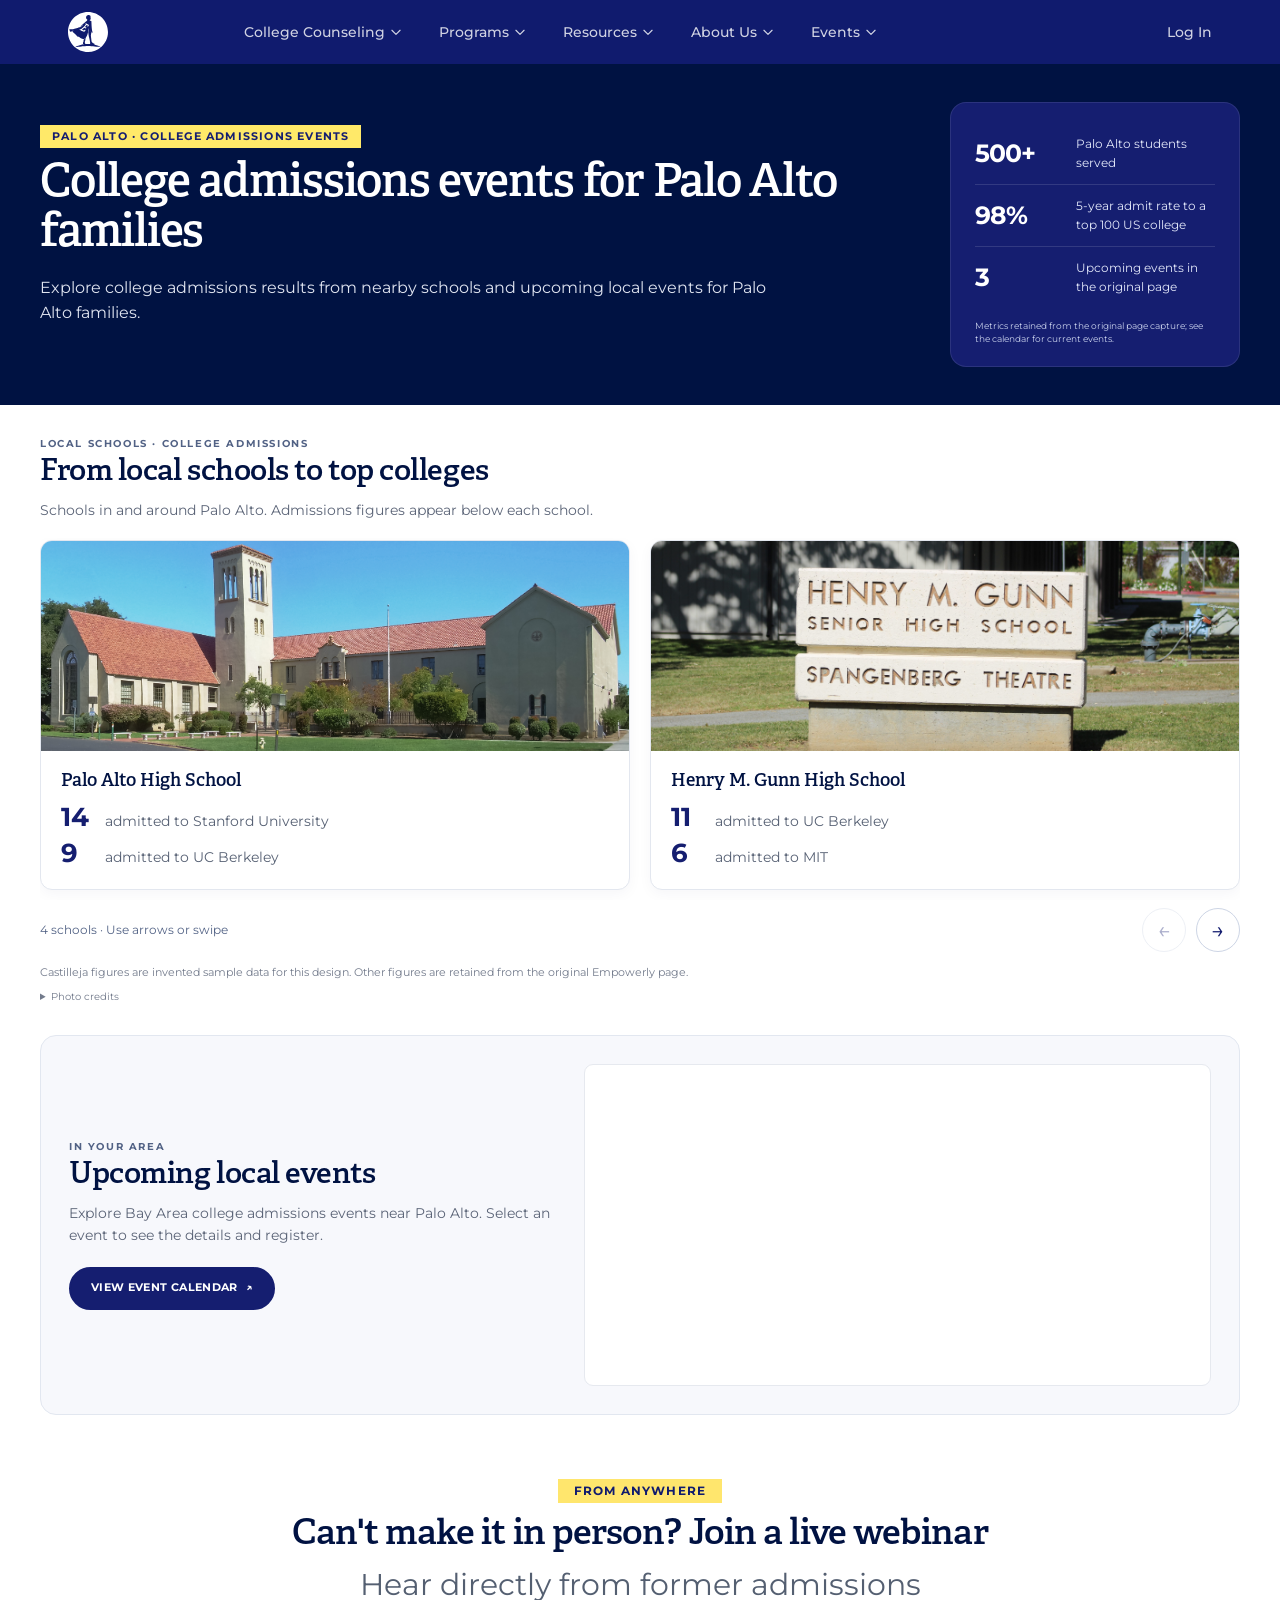
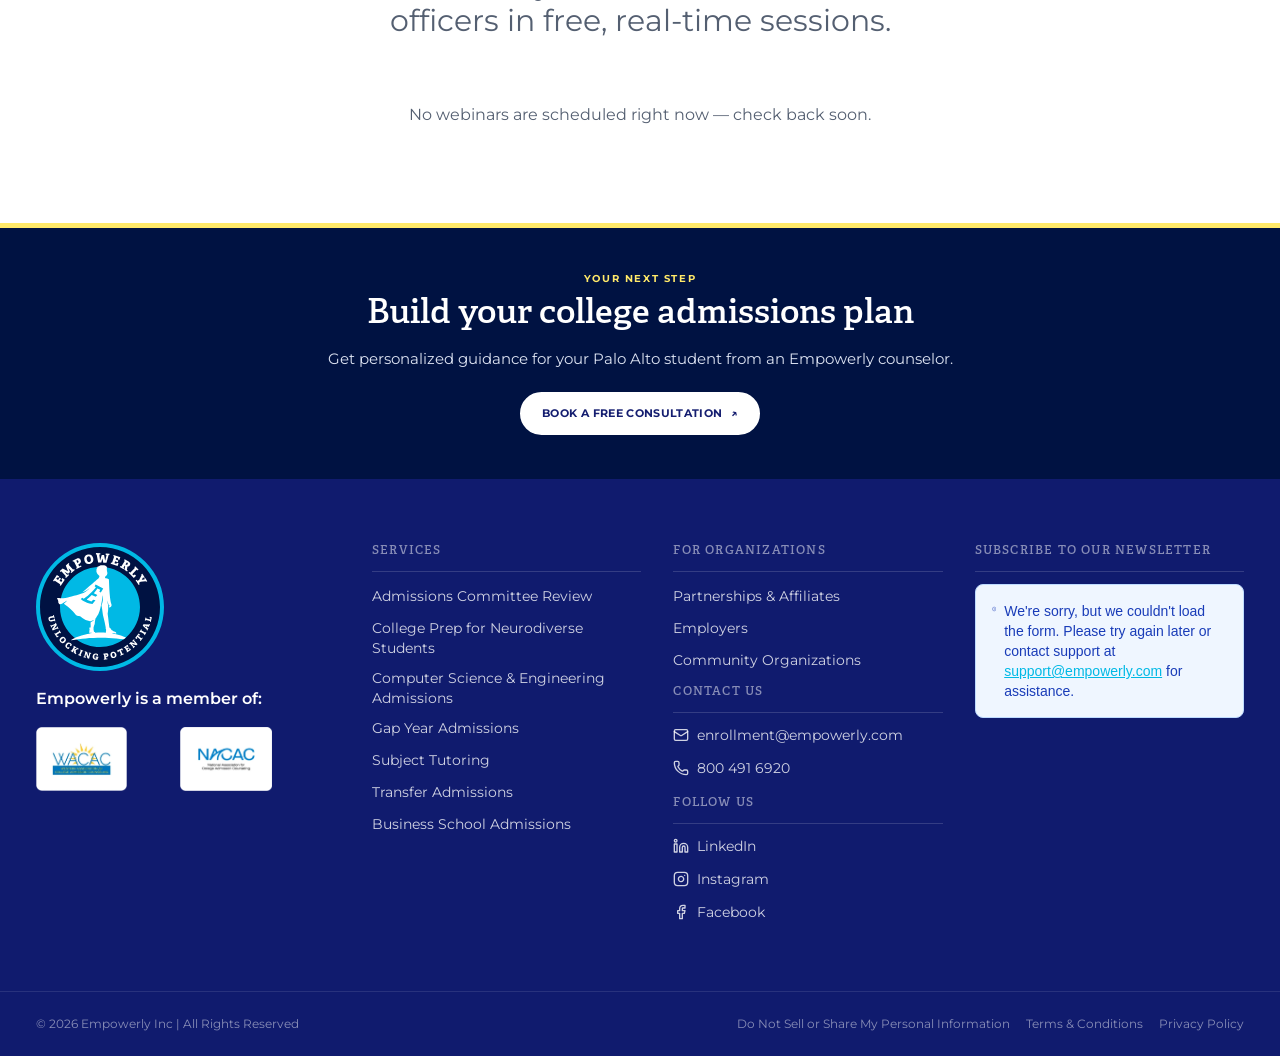
==== index.html @ 6cc7ca88 "Add Empowerly location drafts with visible photo results carousel" ====
<!DOCTYPE html>
<!--pIo33s74VMMOjyi4LGBNJ--><html lang="en"><head><meta charset="utf-8"/><link crossorigin="" href="https://cdn.empowerly.com" rel="preconnect"/><meta content="width=device-width, initial-scale=1" name="viewport"/><link as="font" crossorigin="" href="/assets/cdn/fonts/v1/Adelle-Semibold.woff2" rel="preload" type="font/woff2"/><link as="font" crossorigin="" href="/assets/cdn/fonts/v1/Montserrat-VariableFont_wght.woff2" rel="preload" type="font/woff2"/><link as="font" crossorigin="" href="/assets/cdn/fonts/v1/Montserrat-Italic-VariableFont_wght.woff2" rel="preload" type="font/woff2"/><link as="font" crossorigin="" href="/assets/cdn/fonts/v1/Satoshi-Regular.woff2" rel="preload" type="font/woff2"/><link as="image" href="/assets/cdn/Empowerly-Logo-white-1.svg" rel="preload"/><link data-precedence="next" href="/_next/static/css/8bef2c495050a51c.css" rel="stylesheet"/><link as="script" fetchpriority="low" href="/_next/static/chunks/webpack-d922676152b57b9d.js" rel="preload"/><script async="" src="/_next/static/chunks/b0272364-55b89ce7929002c2.js"></script><script async="" src="/_next/static/chunks/1902-955b4ed19af6bd76.js"></script><script async="" src="/_next/static/chunks/main-app-e99a39e07e883948.js"></script><script async="" src="/_next/static/chunks/5bf920d2-0d7e610222969725.js"></script><script async="" src="/_next/static/chunks/6361-7bf285356769f5bf.js"></script><script async="" src="/_next/static/chunks/1545-15a3b6963a5d79ab.js"></script><script async="" src="/_next/static/chunks/4520-807ff5a05f2c6dee.js"></script><script async="" src="/_next/static/chunks/788-1eeb3d77e7f86681.js"></script><script async="" src="/_next/static/chunks/3315-fc1154a2c476d50a.js"></script><script async="" src="/_next/static/chunks/3254-320d1fedb957a7e9.js"></script><script async="" src="/_next/static/chunks/app/layout-a158b1d721838b97.js"></script><script async="" src="/_next/static/chunks/da7a65d9-fc1dc6553314a9c2.js"></script><script async="" src="/_next/static/chunks/5147-09b05586f3865080.js"></script><script async="" src="/_next/static/chunks/5869-8f989536668dfef8.js"></script><script async="" src="/_next/static/chunks/5722-6fbf073a30802650.js"></script><script async="" src="/_next/static/chunks/1315-0dbc4135550c1647.js"></script><script async="" src="/_next/static/chunks/1875-f3dc396bf249e605.js"></script><script async="" src="/_next/static/chunks/6467-18f99757412054e2.js"></script><script async="" src="/_next/static/chunks/3369-7145953db03df1cb.js"></script><script async="" src="/_next/static/chunks/app/not-found-fe3f04e3d4303761.js"></script><script async="" src="/_next/static/chunks/1715-3f209c771a7a9c49.js"></script><script async="" src="/_next/static/chunks/3357-37f98d6f7c4b3b65.js"></script><script async="" src="/_next/static/chunks/5241-d5fd6e9253302055.js"></script><script async="" src="/_next/static/chunks/3361-55b572b33d3129e3.js"></script><script async="" src="/_next/static/chunks/8253-58b9763b024c9181.js"></script><script async="" src="/_next/static/chunks/1978-b6f99ecb005dad67.js"></script><script async="" src="/_next/static/chunks/2448-f8d3bd50dfadcae9.js"></script><script async="" src="/_next/static/chunks/app/(marketing)/%5B...slug%5D/page-91263751d31b47ad.js"></script><script async="" src="/_next/static/chunks/587-f906f9150e52848b.js"></script><script async="" src="/_next/static/chunks/7744-5b218433846d50cd.js"></script><script async="" src="/_next/static/chunks/app/(marketing)/layout-178688199fa0ddb1.js"></script><link as="script" href="https://cdn.optimizely.com/js/5600361054994432.js" rel="preload"/><link as="script" href="https://cmp.osano.com/16BafyUOCdPTGF56g/dd9dc60b-82a7-4117-815b-8f9c2abac826/osano.js" rel="preload"/><link as="script" href="https://js.hs-scripts.com/649419.js" rel="preload"/><link href="/empowerly-icon.png" rel="icon" type="image/png"/><link href="https://cmp.osano.com" rel="preconnect"/><link href="https://cdn.optimizely.com" rel="preconnect"/><link href="https://www.googletagmanager.com" rel="dns-prefetch"/><link href="https://js.hs-scripts.com" rel="dns-prefetch"/><link href="https://js.hsforms.net" rel="dns-prefetch"/><title>College Counseling Events in Palo Alto | Empowerly</title><meta content="Meet Empowerly counselors in person, hear from former admissions officers, and get the guidance your student needs, right here in Palo Alto." name="description"/><meta content="index, follow, max-video-preview:-1, max-image-preview:large, max-snippet:-1" name="robots"/><meta content="pages" name="og:family"/><link href="https://empowerly.com/locations/palo-alto" rel="canonical"/><meta content="College Counseling Events in Palo Alto | Empowerly" property="og:title"/><meta content="Meet Empowerly counselors in person, hear from former admissions officers, and get the guidance your student needs, right here in Palo Alto." property="og:description"/><meta content="https://empowerly.com/locations/palo-alto" property="og:url"/><meta content="Empowerly" property="og:site_name"/><meta content="website" property="og:type"/><meta content="summary_large_image" name="twitter:card"/><meta content="College Counseling Events in Palo Alto | Empowerly" name="twitter:title"/><meta content="Meet Empowerly counselors in person, hear from former admissions officers, and get the guidance your student needs, right here in Palo Alto." name="twitter:description"/><script nomodule="" src="/_next/static/chunks/polyfills-42372ed130431b0a.js"></script><link href="/location-pages.css" rel="stylesheet"/><script src="/local-preview.js"></script></head><body class="antialiased"><div hidden=""><!--$--><!--/$--></div><script>(self.__next_s=self.__next_s||[]).push([0,{"children":"if (!sessionStorage.getItem('uniqueId')) {\n          sessionStorage.setItem('uniqueId', crypto.randomUUID());\n        }","id":"session-uuid"}])</script><script>(self.__next_s=self.__next_s||[]).push([0,{"children":"window.__hsReferrer = window.__hsReferrer || document.referrer;\n          window.__hsInitialUrl = window.__hsInitialUrl || window.location.href;","id":"hubspot-attribution"}])</script><script>(self.__next_s=self.__next_s||[]).push(["https://cdn.optimizely.com/js/5600361054994432.js",{}])</script><script>(self.__next_s=self.__next_s||[]).push(["https://cmp.osano.com/16BafyUOCdPTGF56g/dd9dc60b-82a7-4117-815b-8f9c2abac826/osano.js",{}])</script><style>
        .osano-cm-widget { display: none; }
        .osano-cm-view__button { background: #121b6e !important; }
        .osano-cm-close { background: #121b6e !important; padding: 0px !important; }
        .osano-cm-close svg { stroke: white !important; }
      </style><noscript><iframe height="0" src="https://www.googletagmanager.com/ns.html?id=GTM-5WT6HGR" style="display:none;visibility:hidden" width="0"></iframe></noscript><div data-marketing-layout="true" data-theme="growth" style="font-family:'Montserrat', 'Satoshi', system-ui, -apple-system, 'Segoe UI', Roboto, Helvetica, Arial, sans-serif"><!--$--><!--/$--><script type="application/ld+json">{"@context":"https://schema.org","@graph":[{"@type":"Organization","@id":"https://empowerly.com/#organization","name":"Empowerly","url":"https://empowerly.com/","logo":{"@type":"ImageObject","url":"/assets/cdn/Empowerly-Logo-white-1.svg"}},{"@type":"WebSite","@id":"https://empowerly.com/#website","name":"Empowerly","url":"https://empowerly.com/","publisher":{"@id":"https://empowerly.com/#organization"},"potentialAction":[{"@type":"SearchAction","target":{"@type":"EntryPoint","urlTemplate":"https://empowerly.com/?s={search_term_string}"},"query-input":"required name=search_term_string"}]}]}</script><div aria-live="polite" style="height:0;overflow:hidden;overflow-anchor:none;transition:height 220ms ease-out"></div><nav class="sticky top-0 z-50 w-full bg-primary"><div class="trim-container flex h-16 items-center px-6 md:px-4 lg:px-12"><a aria-label="Empowerly home" class="flex shrink-0 items-center text-primary-foreground" href="/"><span class="inline-flex h-10 w-32 items-center"><img alt="Empowerly-Logo-white.svg" class="h-full w-full object-contain object-left" src="/assets/cdn/Empowerly-Logo-white-1.svg"/></span></a><div class="hidden flex-1 md:flex justify-start pl-2 lg:pl-8"><ul class="flex items-center gap-0.5 lg:gap-1"><li class="relative"><button class="flex items-center gap-1 whitespace-nowrap rounded-md px-1.5 py-2 text-xs font-medium transition-colors lg:px-4 lg:text-sm text-primary-foreground/80 hover:text-primary-foreground">College Counseling<svg aria-hidden="true" class="h-3.5 w-3.5 transition-transform" fill="none" stroke="currentColor" stroke-width="2" viewbox="0 0 24 24"><path d="M19 9l-7 7-7-7" stroke-linecap="round" stroke-linejoin="round"></path></svg></button></li><li class="relative"><button class="flex items-center gap-1 whitespace-nowrap rounded-md px-1.5 py-2 text-xs font-medium transition-colors lg:px-4 lg:text-sm text-primary-foreground/80 hover:text-primary-foreground">Programs<svg aria-hidden="true" class="h-3.5 w-3.5 transition-transform" fill="none" stroke="currentColor" stroke-width="2" viewbox="0 0 24 24"><path d="M19 9l-7 7-7-7" stroke-linecap="round" stroke-linejoin="round"></path></svg></button></li><li class="relative"><button class="flex items-center gap-1 whitespace-nowrap rounded-md px-1.5 py-2 text-xs font-medium transition-colors lg:px-4 lg:text-sm text-primary-foreground/80 hover:text-primary-foreground">Resources<svg aria-hidden="true" class="h-3.5 w-3.5 transition-transform" fill="none" stroke="currentColor" stroke-width="2" viewbox="0 0 24 24"><path d="M19 9l-7 7-7-7" stroke-linecap="round" stroke-linejoin="round"></path></svg></button></li><li class="relative"><button class="flex items-center gap-1 whitespace-nowrap rounded-md px-1.5 py-2 text-xs font-medium transition-colors lg:px-4 lg:text-sm text-primary-foreground/80 hover:text-primary-foreground">About Us<svg aria-hidden="true" class="h-3.5 w-3.5 transition-transform" fill="none" stroke="currentColor" stroke-width="2" viewbox="0 0 24 24"><path d="M19 9l-7 7-7-7" stroke-linecap="round" stroke-linejoin="round"></path></svg></button></li><li class="relative"><button class="flex items-center gap-1 whitespace-nowrap rounded-md px-1.5 py-2 text-xs font-medium transition-colors lg:px-4 lg:text-sm text-primary-foreground/80 hover:text-primary-foreground">Events<svg aria-hidden="true" class="h-3.5 w-3.5 transition-transform" fill="none" stroke="currentColor" stroke-width="2" viewbox="0 0 24 24"><path d="M19 9l-7 7-7-7" stroke-linecap="round" stroke-linejoin="round"></path></svg></button></li></ul></div><div class="items-center gap-1 ml-auto lg:gap-4 hidden md:flex"><a class="whitespace-nowrap text-xs font-medium transition-colors lg:text-sm text-primary-foreground/80 hover:text-primary-foreground" href="https://app.empowerly.com/login">Log In</a><a class="inline-flex items-center justify-center gap-2 text-center font-semibold uppercase ring-offset-background transition-all duration-200 focus-visible:outline-none focus-visible:ring-2 focus-visible:ring-ring focus-visible:ring-offset-2 disabled:pointer-events-none disabled:opacity-50 [&amp;_svg]:pointer-events-none [&amp;_svg]:size-4 [&amp;_svg]:shrink-0 border-2 border-primary-foreground bg-transparent text-primary-foreground hover:bg-primary-foreground hover:text-primary min-h-9 rounded-full h-auto shrink-0 whitespace-nowrap px-2 py-2 text-xs tracking-wide lg:px-5" href="/consult">Book Free Consult</a></div><button aria-label="Open menu" class="ml-auto flex items-center justify-center rounded-md p-2 md:hidden text-primary-foreground"><svg aria-hidden="true" class="h-6 w-6" fill="none" stroke="currentColor" stroke-width="2" viewbox="0 0 24 24"><path d="M4 6h16M4 12h16M4 18h16" stroke-linecap="round" stroke-linejoin="round"></path></svg></button></div></nav><script type="application/ld+json">{"@context":"https://schema.org","@type":"BreadcrumbList","itemListElement":[{"@type":"ListItem","position":1,"name":"Home","item":"https://empowerly.com/"},{"@type":"ListItem","position":2,"name":"Locations","item":"https://empowerly.com/locations"},{"@type":"ListItem","position":3,"name":"College Admissions Events in Palo Alto","item":"https://empowerly.com/locations/palo-alto"}]}</script><main data-family="pages" data-page-kind="location"><div class="relative z-10" id="main-content"><section class="local-hero"><div class="local-shell local-hero-layout"><div><p class="local-eyebrow">Palo Alto · College admissions events</p><h1>College admissions events for Palo Alto families</h1><p class="local-hero-description">Explore college admissions results from nearby schools and upcoming local events for Palo Alto families.</p></div><aside aria-label="Admissions metrics" class="local-stat-card"><div class="local-stat"><strong>500+</strong><span>Palo Alto students served</span></div><div class="local-stat"><strong>98%</strong><span>5-year admit rate to a top 100 US college</span></div><div class="local-stat"><strong>3</strong><span>Upcoming events in the original page</span></div><p class="local-metrics-note">Metrics retained from the original page capture; see the calendar for current events.</p></aside></div></section><div class="local-shell local-conversion-layout"><section aria-labelledby="local-school-title" class="local-schools"><p class="local-section-eyebrow">Local schools · College admissions</p><h2 id="local-school-title">From local schools to top colleges</h2><p class="local-section-description">Schools in and around Palo Alto. Admissions figures appear below each school.</p><div aria-label="High school admissions results" aria-roledescription="carousel" class="local-school-carousel" role="region"><div aria-label="School photos and admissions data. Use arrow keys or swipe to browse." class="local-school-track" tabindex="0"><article class="local-school-card"><img alt="Palo Alto High School campus and tower" class="local-school-photo local-school-photo-palo-alto" height="400" loading="eager" src="/assets/schools/palo-alto.jpg" width="1000"/><div class="local-school-body"><div class="local-school-topline"><h3>Palo Alto High School</h3></div><ul class="local-school-results"><li><strong>14</strong><span>admitted to Stanford University</span></li><li><strong>9</strong><span>admitted to UC Berkeley</span></li></ul></div></article><article class="local-school-card"><img alt="Gunn High School entrance sign and campus" class="local-school-photo local-school-photo-gunn" height="400" loading="eager" src="/assets/schools/gunn.jpg" width="1000"/><div class="local-school-body"><div class="local-school-topline"><h3>Henry M. Gunn High School</h3></div><ul class="local-school-results"><li><strong>11</strong><span>admitted to UC Berkeley</span></li><li><strong>6</strong><span>admitted to MIT</span></li></ul></div></article><article class="local-school-card"><img alt="The front entrance of Menlo-Atherton High School" class="local-school-photo local-school-photo-menlo-atherton" height="400" loading="eager" src="/assets/schools/menlo-atherton.jpg" width="1000"/><div class="local-school-body"><div class="local-school-topline"><h3>Menlo-Atherton High School</h3></div><ul class="local-school-results"><li><strong>8</strong><span>admitted to UCLA</span></li><li><strong>5</strong><span>admitted to Harvard University</span></li></ul></div></article><article class="local-school-card"><img alt="Castilleja School entrance in Palo Alto" class="local-school-photo local-school-photo-castilleja" height="400" loading="eager" src="/assets/schools/castilleja.png" width="1000"/><div class="local-school-body"><div class="local-school-topline"><h3>Castilleja School</h3><span class="local-sample-badge">Sample data</span></div><ul class="local-school-results"><li><strong>7</strong><span>admitted to Stanford University</span></li><li><strong>5</strong><span>admitted to UC Berkeley</span></li></ul></div></article></div><div class="local-carousel-controls"><p aria-live="polite" class="local-carousel-hint">4 schools · Use arrows or swipe</p><div class="local-carousel-buttons"><button aria-label="Previous schools" class="local-carousel-arrow" data-carousel-step="-1" disabled="disabled" type="button"><span aria-hidden="true">←</span></button><button aria-label="Next schools" class="local-carousel-arrow" data-carousel-step="1" type="button"><span aria-hidden="true">→</span></button></div></div></div><p class="local-results-note">Castilleja figures are invented sample data for this design. Other figures are retained from the original Empowerly page.</p><details class="local-photo-credits"><summary>Photo credits</summary><ul><li>Palo Alto High School: <a href="https://commons.wikimedia.org/wiki/File:Palo_Alto_High_School.jpg" rel="noopener noreferrer" target="_blank">David Sawyer</a> · <a href="https://creativecommons.org/licenses/by-sa/2.0/" rel="noopener noreferrer" target="_blank">CC BY-SA 2.0</a>. Cropped for display.</li><li>Henry M. Gunn High School: <a href="https://commons.wikimedia.org/wiki/File:Gunn_High_School_Apr_2020.jpg" rel="noopener noreferrer" target="_blank">Ovinus Real</a> · <a href="https://creativecommons.org/licenses/by-sa/4.0/" rel="noopener noreferrer" target="_blank">CC BY-SA 4.0</a>. Cropped for display.</li><li>Menlo-Atherton High School: <a href="https://commons.wikimedia.org/wiki/File:Menlo-Atherton_High_School_May_2011.jpg" rel="noopener noreferrer" target="_blank">King of Hearts</a> · <a href="https://creativecommons.org/licenses/by-sa/3.0/" rel="noopener noreferrer" target="_blank">CC BY-SA 3.0</a>. Cropped for display.</li><li>Castilleja School: <a href="https://commons.wikimedia.org/wiki/File:Castilleja_School.png" rel="noopener noreferrer" target="_blank">Jooojay</a> · <a href="https://creativecommons.org/licenses/by-sa/4.0/" rel="noopener noreferrer" target="_blank">CC BY-SA 4.0</a>. Cropped for display.</li></ul></details></section><section aria-labelledby="local-events-title" class="local-events" id="events"><div class="local-events-intro"><p class="local-section-eyebrow">In your area</p><h2 id="local-events-title">Upcoming local events</h2><p class="local-section-description">Explore Bay Area college admissions events near Palo Alto. Select an event to see the details and register.</p><a class="local-button local-event-button" href="https://luma.com/embed/calendar/cal-HPMbRCcE9xVSR7g/events?tag=Bay%20Area" rel="noopener noreferrer" target="_blank">View event calendar <span aria-hidden="true">↗</span></a></div><div class="local-calendar"><iframe loading="eager" src="https://luma.com/embed/calendar/cal-HPMbRCcE9xVSR7g/events?tag=Bay%20Area" title="Empowerly Bay Area events for Palo Alto families"></iframe></div></section></div><section class="scroll-mt-24" id="webinars"><div class="col-span-full container px-4"><div class="pt-8 pb-8"><div class="flex flex-col gap-3 items-center text-center"><h2 class="m-0 self-center"><span class="relative inline-block rounded-none px-4 py-1 font-sans text-xs font-bold uppercase tracking-widest" style="background-color:var(--color-brand-yellow);color:var(--color-brand-midnight-blue)">From anywhere</span></h2><h2 class="max-w-3xl font-bold tracking-tight text-3xl md:text-4xl" style="color:var(--title-foreground)">Can't make it in person? Join a live webinar</h2><p class="max-w-2xl text-2xl md:text-3xl" style="color:var(--subheading-foreground)">Hear directly from former admissions officers in free, real-time sessions.</p></div></div></div></section><div class="col-span-full container px-4"><div><div class="py-10 text-center text-muted-foreground pt-8 pb-8">No webinars are scheduled right now — check back soon.</div></div></div><div class="col-span-full container px-4"><div aria-hidden="true" class="my-16"></div></div><section class="local-bottom-consultation"><div class="local-shell"><p class="local-section-eyebrow">Your next step</p><h2>Build your college admissions plan</h2><p>Get personalized guidance for your Palo Alto student from an Empowerly counselor.</p><a class="local-button local-button-white" href="https://empowerly.com/consult/" rel="noopener noreferrer" target="_blank">Book a free consultation <span aria-hidden="true">↗</span></a></div></section></div></main><!--$--><!--/$--><footer><footer class="w-full bg-primary text-primary-foreground"><div class="trim-container px-4 py-16"><div class="grid grid-cols-1 gap-12 lg:grid-cols-[auto_1fr]"><div class="flex max-w-xs flex-col gap-4"><img alt="Empowerly" class="h-32 w-32" height="128" loading="lazy" src="/empowerly-footer-logo.svg" width="128"/><div class="flex flex-col gap-4"><p class="text-base font-semibold">Empowerly is a member of:</p><div class="flex flex-wrap gap-0"><div class="flex items-center justify-center"><a class="flex h-full w-full items-center justify-center" href="https://www.wacac.org/" rel="noopener noreferrer" target="_blank"><img alt="Western Association for College Admission Counseling (WACAC)" class="h-16 w-36 max-w-full object-contain object-left" loading="lazy" sizes="144px" src="/assets/cdn/logos/wacac_cropped.webp"/></a></div><div class="flex items-center justify-center"><a class="flex h-full w-full items-center justify-center" href="https://www.nacacnet.org/" rel="noopener noreferrer" target="_blank"><img alt="National Association for College Admission Counseling (NACAC)" class="h-16 w-36 max-w-full object-contain object-left" loading="lazy" sizes="144px" src="/assets/cdn/logos/nacac_cropped.webp"/></a></div></div></div></div><div class="grid gap-8 grid-cols-1 sm:grid-cols-3"><div class="flex flex-col gap-3"><h3 class="border-b border-primary-foreground/15 pb-3 text-xs font-display font-bold uppercase tracking-widest text-primary-foreground/50">Services</h3><ul class="flex flex-col gap-2"><li><a class="inline-flex min-w-0 items-center gap-2 break-words text-sm text-primary-foreground/80 transition-colors hover:text-primary-foreground" href="/admissions-committee-review/">Admissions Committee Review</a></li><li><a class="inline-flex min-w-0 items-center gap-2 break-words text-sm text-primary-foreground/80 transition-colors hover:text-primary-foreground" href="/neurodiverse-students-college-application-prep">College Prep for Neurodiverse Students</a></li><li><a class="inline-flex min-w-0 items-center gap-2 break-words text-sm text-primary-foreground/80 transition-colors hover:text-primary-foreground" href="/computer-science-engineering-admissions/">Computer Science &amp; Engineering Admissions</a></li><li><a class="inline-flex min-w-0 items-center gap-2 break-words text-sm text-primary-foreground/80 transition-colors hover:text-primary-foreground" href="/gap-year-college-application-prep/">Gap Year Admissions</a></li><li><a class="inline-flex min-w-0 items-center gap-2 break-words text-sm text-primary-foreground/80 transition-colors hover:text-primary-foreground" href="/subject-tutoring">Subject Tutoring</a></li><li><a class="inline-flex min-w-0 items-center gap-2 break-words text-sm text-primary-foreground/80 transition-colors hover:text-primary-foreground" href="/transfer-admissions-program">Transfer Admissions</a></li><li><a class="inline-flex min-w-0 items-center gap-2 break-words text-sm text-primary-foreground/80 transition-colors hover:text-primary-foreground" href="/business-school-admissions">Business School Admissions</a></li></ul></div><div class="flex flex-col gap-3"><h3 class="border-b border-primary-foreground/15 pb-3 text-xs font-display font-bold uppercase tracking-widest text-primary-foreground/50">For Organizations</h3><ul class="flex flex-col gap-2"><li><a class="inline-flex min-w-0 items-center gap-2 break-words text-sm text-primary-foreground/80 transition-colors hover:text-primary-foreground" href="/partnerships/">Partnerships &amp; Affiliates</a></li><li><a class="inline-flex min-w-0 items-center gap-2 break-words text-sm text-primary-foreground/80 transition-colors hover:text-primary-foreground" href="/employers/">Employers</a></li><li><a class="inline-flex min-w-0 items-center gap-2 break-words text-sm text-primary-foreground/80 transition-colors hover:text-primary-foreground" href="/community-organizations/">Community Organizations</a></li></ul><h4 class="border-b border-primary-foreground/15 pb-3 text-xs font-display font-bold uppercase tracking-widest text-primary-foreground/50">Contact Us</h4><ul class="flex flex-col gap-2"><li><a class="inline-flex min-w-0 items-center gap-2 break-words text-sm text-primary-foreground/80 transition-colors hover:text-primary-foreground" href="mailto:enrollment@empowerly.com"><span aria-hidden="true" class="shrink-0 [&amp;_svg]:h-4 [&amp;_svg]:w-4"><svg aria-hidden="true" class="lucide lucide-mail" fill="none" height="24" stroke="currentColor" stroke-linecap="round" stroke-linejoin="round" stroke-width="2" viewbox="0 0 24 24" width="24" xmlns="http://www.w3.org/2000/svg"><path d="m22 7-8.991 5.727a2 2 0 0 1-2.009 0L2 7"></path><rect height="16" rx="2" width="20" x="2" y="4"></rect></svg></span>enrollment@empowerly.com</a></li><li><a class="inline-flex min-w-0 items-center gap-2 break-words text-sm text-primary-foreground/80 transition-colors hover:text-primary-foreground" href="tel:+18004916920"><span aria-hidden="true" class="shrink-0 [&amp;_svg]:h-4 [&amp;_svg]:w-4"><svg aria-hidden="true" class="lucide lucide-phone" fill="none" height="24" stroke="currentColor" stroke-linecap="round" stroke-linejoin="round" stroke-width="2" viewbox="0 0 24 24" width="24" xmlns="http://www.w3.org/2000/svg"><path d="M13.832 16.568a1 1 0 0 0 1.213-.303l.355-.465A2 2 0 0 1 17 15h3a2 2 0 0 1 2 2v3a2 2 0 0 1-2 2A18 18 0 0 1 2 4a2 2 0 0 1 2-2h3a2 2 0 0 1 2 2v3a2 2 0 0 1-.8 1.6l-.468.351a1 1 0 0 0-.292 1.233 14 14 0 0 0 6.392 6.384"></path></svg></span>800 491 6920</a></li></ul><h4 class="border-b border-primary-foreground/15 pb-3 text-xs font-display font-bold uppercase tracking-widest text-primary-foreground/50">Follow Us</h4><ul class="flex flex-col gap-2"><li><a class="inline-flex min-w-0 items-center gap-2 break-words text-sm text-primary-foreground/80 transition-colors hover:text-primary-foreground" href="https://www.linkedin.com/company/empowerly/"><span aria-hidden="true" class="shrink-0 [&amp;_svg]:h-4 [&amp;_svg]:w-4"><svg aria-hidden="true" class="lucide lucide-linkedin" fill="none" height="24" stroke="currentColor" stroke-linecap="round" stroke-linejoin="round" stroke-width="2" viewbox="0 0 24 24" width="24" xmlns="http://www.w3.org/2000/svg"><path d="M16 8a6 6 0 0 1 6 6v7h-4v-7a2 2 0 0 0-2-2 2 2 0 0 0-2 2v7h-4v-7a6 6 0 0 1 6-6z"></path><rect height="12" width="4" x="2" y="9"></rect><circle cx="4" cy="4" r="2"></circle></svg></span>LinkedIn</a></li><li><a class="inline-flex min-w-0 items-center gap-2 break-words text-sm text-primary-foreground/80 transition-colors hover:text-primary-foreground" href="https://www.instagram.com/empowerlyinc/"><span aria-hidden="true" class="shrink-0 [&amp;_svg]:h-4 [&amp;_svg]:w-4"><svg aria-hidden="true" class="lucide lucide-instagram" fill="none" height="24" stroke="currentColor" stroke-linecap="round" stroke-linejoin="round" stroke-width="2" viewbox="0 0 24 24" width="24" xmlns="http://www.w3.org/2000/svg"><rect height="20" rx="5" ry="5" width="20" x="2" y="2"></rect><path d="M16 11.37A4 4 0 1 1 12.63 8 4 4 0 0 1 16 11.37z"></path><line x1="17.5" x2="17.51" y1="6.5" y2="6.5"></line></svg></span>Instagram</a></li><li><a class="inline-flex min-w-0 items-center gap-2 break-words text-sm text-primary-foreground/80 transition-colors hover:text-primary-foreground" href="https://www.facebook.com/empowerly"><span aria-hidden="true" class="shrink-0 [&amp;_svg]:h-4 [&amp;_svg]:w-4"><svg aria-hidden="true" class="lucide lucide-facebook" fill="none" height="24" stroke="currentColor" stroke-linecap="round" stroke-linejoin="round" stroke-width="2" viewbox="0 0 24 24" width="24" xmlns="http://www.w3.org/2000/svg"><path d="M18 2h-3a5 5 0 0 0-5 5v3H7v4h3v8h4v-8h3l1-4h-4V7a1 1 0 0 1 1-1h3z"></path></svg></span>Facebook</a></li></ul></div><div class="flex flex-col gap-8"><div class="flex flex-col gap-3"><h3 class="border-b border-primary-foreground/15 pb-3 text-xs font-display font-bold uppercase tracking-widest text-primary-foreground/50">Subscribe to our Newsletter</h3><div class="footer-newsletter-form"><div class="flex-form-embed w-full" style="--consult-embed-min-height:180px"><div></div><div class="w-full"><div aria-hidden="true" style="min-height:var(--consult-embed-min-height, 600px)"></div></div></div></div></div></div></div></div></div><div class="border-t border-primary-foreground/10"><div class="trim-container flex flex-wrap items-center justify-between gap-4 px-4 py-6"><p class="text-xs text-primary-foreground/50">© 2026 Empowerly Inc | All Rights Reserved</p><div class="flex flex-wrap gap-4"><a class="text-xs text-primary-foreground/50 transition-colors hover:text-primary-foreground" href="#show-do-not-sell">Do Not Sell or Share My Personal Information</a><a class="text-xs text-primary-foreground/50 transition-colors hover:text-primary-foreground" href="/terms-of-service/">Terms &amp; Conditions</a><a class="text-xs text-primary-foreground/50 transition-colors hover:text-primary-foreground" href="/privacy-policy/">Privacy Policy</a></div></div></div></footer></footer></div><script async="" id="_R_" src="/_next/static/chunks/webpack-d922676152b57b9d.js"></script><script>(self.__next_f=self.__next_f||[]).push([0])</script><script>self.__next_f.push([1,"1:\"$Sreact.fragment\"\n2:I[35648,[],\"ClientSegmentRoot\"]\n3:I[9810,[\"2453\",\"static/chunks/5bf920d2-0d7e610222969725.js\",\"6361\",\"static/chunks/6361-7bf285356769f5bf.js\",\"1545\",\"static/chunks/1545-15a3b6963a5d79ab.js\",\"4520\",\"static/chunks/4520-807ff5a05f2c6dee.js\",\"788\",\"static/chunks/788-1eeb3d77e7f86681.js\",\"3315\",\"static/chunks/3315-fc1154a2c476d50a.js\",\"3254\",\"static/chunks/3254-320d1fedb957a7e9.js\",\"7177\",\"static/chunks/app/layout-a158b1d721838b97.js\"],\"default\"]\n4:I[37289,[],\"\"]\n5:I[59213,[],\"\"]\n7:I[77255,[\"1432\",\"static/chunks/da7a65d9-fc1dc6553314a9c2.js\",\"5147\",\"static/chunks/5147-09b05586f3865080.js\",\"6361\",\"static/chunks/6361-7bf285356769f5bf.js\",\"5869\",\"static/chunks/5869-8f989536668dfef8.js\",\"5722\",\"static/chunks/5722-6fbf073a30802650.js\",\"1315\",\"static/chunks/1315-0dbc4135550c1647.js\",\"1545\",\"static/chunks/1545-15a3b6963a5d79ab.js\",\"1875\",\"static/chunks/1875-f3dc396bf249e605.js\",\"3254\",\"static/chunks/3254-320d1fedb957a7e9.js\",\"6467\",\"static/chunks/6467-18f99757412054e2.js\",\"3369\",\"static/chunks/3369-7145953db03df1cb.js\",\"4345\",\"static/chunks/app/not-found-fe3f04e3d4303761.js\"],\"NotFoundTitle\"]\n8:I[66307,[\"1432\",\"static/chunks/da7a65d9-fc1dc6553314a9c2.js\",\"5147\",\"static/chunks/5147-09b05586f3865080.js\",\"6361\",\"static/chunks/6361-7bf285356769f5bf.js\",\"5869\",\"static/chunks/5869-8f989536668dfef8.js\",\"5722\",\"static/chunks/5722-6fbf073a30802650.js\",\"1315\",\"static/chunks/1315-0dbc4135550c1647.js\",\"1545\",\"static/chunks/1545-15a3b6963a5d79ab.js\",\"1875\",\"static/chunks/1875-f3dc396bf249e605.js\",\"3254\",\"static/chunks/3254-320d1fedb957a7e9.js\",\"6467\",\"static/chunks/6467-18f99757412054e2.js\",\"3369\",\"static/chunks/3369-7145953db03df1cb.js\",\"4345\",\"static/chunks/app/not-found-fe3f04e3d4303761.js\"],\"PreviewRedirectCheck\"]\n9:I[58380,[\"1432\",\"static/chunks/da7a65d9-fc1dc6553314a9c2.js\",\"5147\",\"static/chunks/5147-09b05586f3865080.js\",\"6361\",\"static/chunks/6361-7bf285356769f5bf.js\",\"1715\",\"static/chunks/1715-3f209c771a7a9c49.js\",\"5869\",\"static/chunks/5869-8f989536668dfef8.js\",\"5722\",\"static/chunks/5722-6fbf073a30802650.js\",\"1315\",\"static/chunks/1315-0dbc4135550c1647.js\",\"1545\",\"static/chunks/1545-15a3b6963a5d79ab.js\",\"3357\",\"static/chunks/3357-37f98d6f7c4b3b65.js\",\"5241\",\"static/chunks/5241-d5fd6e9253302055.js\",\"3361\",\"static/chunks/3361-55b572b33d3129e3.js\",\"3254\",\"static/chunks/3254-320d1fedb957a7e9.js\",\"6467\",\"static/chunks/6467-18f99757412054e2.js\",\"8253\",\"static/chunks/8253-58b9763b024c9181.js\",\"1978\",\"static/chunks/1978-b6f99ecb005dad67.js\",\"2448\",\"static/chunks/2448-f8d3bd50dfadcae9.js\",\"1932\",\"static/chunks/app/(marketing)/%5B...slug%5D/page-91263751d31b47ad.js\"],\"\"]\nc:I[53577,[\"1432\",\"static/chunks/da7a65d9-fc1dc6553314a9c2.js\",\"5147\",\"static/chunks/5147-09b05586f3865080.js\",\"6361\",\"static/chunks/6361-7bf285356769f5bf.js\",\"5869\",\"static/chunks/5869-8f989536668dfef8.js\",\"1315\",\"static/chunks/1315-0dbc4135550c1647.js\",\"1545\",\"static/chunks/1545-15a3b6963a5d79ab.js\",\"3361\",\"static/chunks/3361-55b572b33d3129e3.js\",\"3254\",\"static/chunks/3254-320d1fedb957a7e9.js\",\"6467\",\"static/chunks/6467-18f99757412054e2.js\",\"8253\",\"static/chunks/8253-58b9763b024c9181.js\",\"587\",\"static/chunks/587-f906f9150e52848b.js\",\"7744\",\"static/chunks/7744-5b218433846d50cd.js\",\"9181\",\"static/chunks/app/(marketing)/layout-178688199fa0ddb1.js\"],\"\"]\nd:I[57557,[\"1432\",\"static/chunks/da7a65d9-fc1dc6553314a9c2.js\",\"5147\",\"static/chunks/5147-09b05586f3865080.js\",\"6361\",\"static/chunks/6361-7bf285356769f5bf.js\",\"5869\",\"static/chunks/5869-8f989536668dfef8.js\",\"1315\",\"static/chunks/1315-0dbc4135550c1647.js\",\"1545\",\"static/chunks/1545-15a3b6963a5d79ab.js\",\"3361\",\"static/chunks/3361-55b572b33d3129e3.js\",\"3254\",\"static/chunks/3254-320d1fedb957a7e9.js\",\"6467\",\"static/chunks/6467-18f99757412054e2.js\",\"8253\",\"static/chunks/8253-58b9763b024c9181.js\",\"587\",\"static/chunks/587-f906f9150e52848b.js\",\"7744\",\"static/chunks/7744-5b218433846d50cd.js\",\"9181\",\"static/chunks/app/(marketing)/layout-178688199fa0ddb1.js\"],\"FpAnalyticsBoot\"]\n16:I[55291,[],\"\"]\n:HL[\"/_next/static/css/8bef2c495050a51c.css\",\"style\"]\n:HC[\"https://cdn.empowerly.com\",\"\"]\n:HL[\"/assets/cdn/fonts/v1/Adelle-Semibold.woff2\",\"font\",{\"crossOrigin\":\"\",\"type\":\"font/woff2\"}]\n:HL[\"/assets/cdn/fonts/v1/Montserrat-VariableFont_wght.woff2\",\"font\",{\"crossOrigin\":\"\",\"type\":\"font/woff2\"}]\n:HL[\"/assets/cdn/fonts/v1/Montserrat-Italic-VariableFont_wght.woff2\",\"font\",{\"crossOrigin\":\"\",\"type\":\"font/woff2\"}]\n:HL[\"/assets/cdn/fonts/v1/Satoshi-Regular.woff2\",\"font\",{\"crossOrigin\":\"\",\"type\":\"font/woff2\"}]\n0:{\"P\":null,\"b\":\"pIo33s74VMMOjyi4LGBNJ\",\"p\":\"\",\"c\":[\"\",\"locations\",\"palo-alto\"],\"i\":false,\"f\":[[[\"\",{\"children\":[\"(marketing)\",{\"children\":[[\"slug\",\"locations/palo-alto\",\"c\"],{\"children\":[\"__PAGE__\",{}]}]}]},\"$undefined\",\"$undefined\",true],[\"\",[\"$\",\"$1\",\"c\",{\"children\":[[[\"$\",\"link\",\"0\",{\"rel\":\"stylesheet\",\"href\":\"/_next/static/css/8bef2c495050a51c.css\",\"precedence\":\"next\",\"crossOrigin\":\"$undefined\",\"nonce\":\"$undefined\"}]],[\"$\",\"$L2\",null,{\"Component\":\"$3\",\"slots\":{\"children\":[\"$\",\"$L4\",null,{\"parallelRouterKey\":\"children\",\"error\":\"$undefined\",\"errorStyles\":\"$undefined\",\"errorScripts\":\"$undefined\",\"template\":[\"$\",\"$L5\",null,{}],\"templateStyles\":\"$undefined\",\"templateScripts\":\"$undefined\",\"notFound\":[[\"$\",\"div\",null,{\"data-theme\":\"growth\",\"style\":{\"fontFamily\":\"'Montserrat', 'Satoshi', system-ui, -apple-system, 'Segoe UI', Roboto, Helvetica, Arial, sans-serif\"},\"data-marketing-layout\":true,\"children\":[\"$L6\",[\"$\",\"main\",null,{\"className\":\"flex flex-col items-center justify-center gap-4 px-6 py-24 text-center\",\"children\":[[\"$\",\"$L7\",null,{\"title\":\"404: This page could not be found.\"}],[\"$\",\"$L8\",null,{}],[\"$\",\"p\",null,{\"className\":\"text-sm font-semibold uppercase tracking-wide text-gray-500\",\"children\":\"404\"}],[\"$\",\"h1\",null,{\"className\":\"text-3xl font-bold text-gray-900\",\"children\":\"Page not found\"}],[\"$\",\"p\",null,{\"className\":\"max-w-md text-gray-600\",\"children\":\"The page you're looking for doesn't exist or may have moved.\"}],[\"$\",\"$L9\",null,{\"href\":\"/\",\"className\":\"mt-2 rounded-md bg-blue-600 px-5 py-2.5 text-sm font-medium text-white hover:bg-blue-700\",\"children\":\"Back to homepage\"}]]}],\"$La\"]}],[]],\"forbidden\":\"$undefined\",\"unauthorized\":\"$undefined\"}]},\"params\":{},\"promise\":\"$@b\"}]]}],{\"children\":[\"(marketing)\",[\"$\",\"$1\",\"c\",{\"children\":[null,[[[\"$\",\"$Lc\",null,{\"id\":\"visitor-ip\",\"strategy\":\"afterInteractive\",\"children\":\"(function () {\\n          var fetched = false;\\n          function fetchIp() {\\n            if (fetched) return;\\n            fetched = true;\\n            fetch('https://www.cloudflare.com/cdn-cgi/trace')\\n              .then(function (r) { return r.text(); })\\n              .then(function (data) {\\n                var match = data.match(/ip=([^\\\\n]+)/);\\n                if (match) window.visitorIp = match[1].trim();\\n              })\\n              .catch(function () {});\\n          }\\n          function allowed(c) {\\n            return !!c && c.MARKETING === 'ACCEPT' && c.OPT_OUT !== 'ACCEPT';\\n          }\\n          var cm = window.Osano && window.Osano.cm;\\n          if (!cm || typeof cm.getConsent !== 'function') return;\\n          if (allowed(cm.getConsent())) {\\n            fetchIp();\\n          } else {\\n            cm.addEventListener('osano-cm-consent-saved', function () {\\n              if (allowed(cm.getConsent())) fetchIp();\\n            });\\n          }\\n        })();\"}],[\"$\",\"$Lc\",null,{\"id\":\"osano-consent-links\",\"strategy\":\"afterInteractive\",\"children\":\"(function () {\\n          var ACTIONS = {\\n            '#show-preferences': ['showDrawer', 'osano-cm-dom-info-dialog-open'],\\n            '#show-do-not-sell': ['showDoNotSell'],\\n            '#do-not-sell': ['showDoNotSell'],\\n          };\\n          document.addEventListener('click', function (event) {\\n            var link = event.target.closest && event.target.closest('a[href^=\\\"#\\\"]');\\n            if (!link) return;\\n            var action = ACTIONS[link.getAttribute('href')];\\n            if (!action) return;\\n            event.preventDefault();\\n            var cm = window.Osano && window.Osano.cm;\\n            if (cm && typeof cm[action[0]] === 'function') cm[action[0]](action[1]);\\n          });\\n        })();\"}],[\"$\",\"$Ld\",null,{}],[\"$\",\"$Lc\",null,{\"id\":\"gtm\",\"strategy\":\"afterInteractive\",\"children\":\"(function(w,d,s,l,i){w[l]=w[l]||[];w[l].push({'gtm.start':\\n        new Date().getTime(),event:'gtm.js'});var f=d.getElementsByTagName(s)[0],\\n        j=d.createElement(s),dl=l!='dataLayer'?'&l='+l:'';j.async=true;j.src=\\n        'https://www.googletagmanager.com/gtm.js?id='+i+dl;f.parentNode.insertBefore(j,f);\\n        })(window,document,'script','dataLayer','GTM-5WT6HGR');\"}],\"$Le\",\"$Lf\"],\"$L10\",\"$L11\",\"$L12\"]]}],{\"children\":[[\"slug\",\"locations/palo-alto\",\"c\"],\"$L13\",{\"children\":[\"__PAGE__\",\"$L14\",{},null,false]},null,false]},null,false]},null,false],\"$L15\",false]],\"m\":\"$undefined\",\"G\":[\"$16\",[]],\"s\":false,\"S\":true}\n18:I[78709,[\"1432\",\"static/chunks/da7a65d9-fc1dc6553314a9c2.js\",\"5147\",\"static/chunks/5147-09b05586f3865080.js\",\"6361\",\"static/chunks/6361-7bf285356769f5bf.js\",\"5869\",\"static/chunks/5869-8f989536668dfef8.js\",\"1315\",\"static/chunks/1315-0dbc4135550c1647.js\",\"1545\",\"static/chunks/1545-15a3b6963a5d79ab.js\",\"3361\",\"static/chunks/3361-55b572b33d3129e3.js\",\"3254\",\"static/chunks/3254-320d1fedb957a7e9.js\",\"6467\",\"static/chunks/6467-18f99757412054e2.js\",\"8253\",\"static/chunks/8253-58b9763b024c9181.js\",\"587\",\"static/chunks/587-f906f9150e52848b.js\",\"7744\",\"static/chunks/7744-5b218433846d50cd.js\",\"9181\",\"static/chunks/app/(marketing)/layout-178688199fa0ddb1.js\"],\"MarketingIdentity\"]\n19:\"$Sreact.suspense\"\n1a:I[67785,[\"1432\",\"static/chunks/da7a65d9-fc1dc6553314a9c2.js\",\"5147\",\"static/chunks/5147-09b05586f3865080.js\",\"6361\",\"static/chunks/6361-7bf285356769f5bf.js\",\"5869\",\"static/chunks/5869-8f989536668dfef8.js\",\"1315\",\"static/chunks/1315-0dbc4135550c1647.js\",\"1545\",\"static/chunks/1545-15a3b6963a5d79ab.js\",\"3361\",\"static/chunks/3361-55b572b33d3129e3.js\",\"3254\",\"static/chunks/3254-320d1fedb957a7e9.js\",\"6467\",\"static/chunks/6467-18f99757412054e2.js\",\"8253\",\"static/chunks/8253-58b9763b024c9181.js\",\"587\",\"static/chunks/587-f906f9150e52848b.js\",\"7744\",\"static/chunks/7744-5b218433846d50cd.js\",\"9181\",\"static/chunks/app/(marketing)/layout-178688199fa0ddb1.js\"],\"MarketingParamCapture\"]\n1b:I[46061,[\"1432\",\"static/chunks/da7a65d9-fc1dc6553314a9c2.js\",\"5147\",\"static/chunks/5147-09b05586f3865080.js\",\"6361\",\"static/chunks/6361-7bf285356769f5bf.js\",\"5869\",\"static/chunks/5869-8f989536668dfef8.js\",\"1315\",\"static/chunks/1315-0dbc4135550c1647.js\",\"1545\",\"static/chunks/1545-15a3b6963a5d79ab.js\",\"3361\",\"static/chunks/3361-55b572b33d3129e3.js\",\"3254\",\"static/chunks/3254-320d1fedb957a7e9.js\",\"6467\",\"static/chunks/6467-18f99757412054e2.js\",\"8253\",\"static/chunks/8253-58b9763b024c9181.js\",\"587\",\"static/chunks/587-f906f9150e52848b.js\",\"7744\",\"static/chunks/7744-5b218433846d50cd.js\",\"9181\",\"static/chunks/app/(marketing)/layout-178688199fa0ddb1.js\"],\"LinkParamForwarder\"]\n1d:I[47874,[\"1432\",\"static/chunks/da7a65d9-fc1dc6553314a9c2.js\",\"5147\",\"static/chunks/5147-09b05586f3865080.js\",\"6361\",\"static/chunks/6361-7bf285356769f5bf.js\",\"5869\",\"static/chunks/5869-8f989536668dfef8.js\",\"1315\",\"static/chunks/1315-0dbc4135550c1647.js\",\"1545\",\"static/chunks/1545-15a3b6963a5d79ab.js\",\"3361\",\"static/chunks/3361-55b572b33d3129e3.js\",\"3254\",\"static/chunks/3254-320d1fedb957a7e9.js\",\"6467\",\"static/chunks/6467-18f99757412054e2.js\",\"8253\",\"static/chunks/8253-58b9763b024c9181.js\",\"587\",\"static/chunks/587-f906f9150e52848b.js\",\"7744\",\"static/chunks/7744-5b218433846d50cd.js\",\"9181\",\"static/chunks/app/(marketing)/layout-178688199fa0ddb1.js\"],\"OperationalOverlays\"]\n21:I[70668,[],\"OutletBoundary\"]\n23:I[35301,[],\"AsyncMetadataOutlet\"]\n25:I[70668,[],\"ViewportBoundary\"]\n27:I[70668,[],\"MetadataBoundary\"]\ne:[\"$\",\"$Lc\",null,{\"id\":\"hs-script-loader\",\"src\":\"https://js.hs-scripts.com/649419.js\",\"strategy\":\"afterInteractive\"}]\nf:[\"$\",\"noscript\",null,{\"children\":[\"$\",\"iframe\",null,{\"src\":\"https://www.googletagmanager.com/ns.html?id=GTM-5WT6HGR\",\"height\":\"0\",\"width\":\"0\",\"style\":{\"display\":\"none\",\"visibility\":\"hidden\"}}]}]\n17:T6c1,(function () {\n          function sampled() {\n            var drawn = Math.random() * 100 < 10;\n            try {\n              var stored = sessionStorage.getItem('marketing:dd-rum-sampled');\n              if (stored !== null) return stored === '1';\n              sessionStorage.setItem('marketing:dd-rum-sampled', drawn ? '1' : '0');\n            } catch (e) {\n              // Session storage unavailable (private mode / quota): fall back to a per-pageview\n              // draw. The population rate holds; only the within-session stickiness is lost.\n            }\n            return drawn;\n          }\n\n          if (!sampled()) return;\n\n          (function(h,o,u,n,d){\n            h=h[d]=h[d]||{q:[],onReady:function(c){h.q.push(c);}};\n            d=o.createElement(u);d.async=1;d.src=n;d.crossOrigin='';\n            n=o.getElementsByTagName(u)[0];n.parentNode.insertBefore(d,n);\n          })(window,document,'script','https://www.datadoghq-browser-agent.com/us5/v6/datadog-rum.js','DD_RUM');\n\n          window.DD_RUM.onReady(function(){\n            window.DD_RUM.init({\n              applicationId: 'e4ed2812-3957-42da-9e9b-232845f001af',\n              clientToken: 'pubd7625dcacd144668888c2a073e7deba0',\n              site: 'us5.datadoghq.com',\n              service: 'empowerly-marketing',\n              env: 'production',\n              version: '0.1.1',\n              // Already sampled above — see RUM_SESSION_SAMPLE_RATE.\n              sessionSampleRate: 100,\n              sessionReplaySampleRate: 0,\n              trackResources: false,\n              trackLongTasks: false,\n              trackUserInteractions: false,\n              defaultPrivacyLevel: 'mask-user-input',\n            });\n          });\n        })();10:[[\"$\",\"$Lc\",null,{\"id\":\"datadog-rum\",\"strategy\":\"afterInteractive\",\"children\":\"$17\"}],[\"$\",\"$Lc\",null,{\"id\":\"datadog-logs\",\"strategy\":\"afterInteractive\",\"children\":\"(function(h,o,u,n,d){\\n          h=h[d]=h[d]||{q:[],onReady:function(c){h.q.push(c);}};\\n          d=o.createElement(u);d.async=1;d.src=n;d.crossOrigin='';\\n          n=o.getElementsByTagName(u)[0];n.parentNode.insertBefore(d,n);\\n        })(window,document,'script','https://www.datadoghq-browser-agent.com/us5/v6/datadog-logs.js','DD_LOGS');\\n\\n        window.DD_LOGS.onReady(function(){\\n          window.DD_LOGS.init({\\n            clientToken: 'pub9973e2109ffd66cf3f7ee2409f9aeae6',\\n            site: 'us5.datadoghq.com',\\n            forwardErrorsToLogs: true,\\n            sessionSampleRate: 100,\\n          });\\n        });\"}]]\n11:[\"$\",\"$L18\",null,{}]\n12:[\"$\",\"div\",null,{\"data-theme\":\"growth\",\"style\":{\"fontFamily\":\"'Montserrat', 'Satoshi', system-ui, -apple-system, 'Segoe UI', Roboto, Helvetica, Arial, sans-serif\"},\"data-marketing-layout\":true,\"children\":[[\"$\",\"$19\",null,{\"children\":[[\"$\",\"$L1a\",null,{}],[\"$\",\"$L1b\",null,{}]]}],\"$L1c\",[\"$\",\"$L1d\",null,{}],\"$L1e\",[\"$\",\"$L4\",null,{\"parallelRouterKey\":\"children\",\"error\":\"$undefined\",\"errorStyles\":\"$undefined\",\"errorScripts\":\"$undefined\",\"template\":[\"$\",\"$L5\",null,{}],\"templateStyles\":\"$undefined\",\"templateScripts\":\"$undefined\",\"notFound\":\"$undefined\",\"forbidden\":\"$undefined\",\"unauthorized\":\"$undefined\"}],\"$L1f\"]}]\n13:[\"$\",\"$1\",\"c\",{\"children\":[null,[\"$\",\"$L4\",null,{\"parallelRouterKey\":\"children\",\"error\":\"$undefined\",\"errorStyles\":\"$undefined\",\"errorScripts\":\"$undefined\",\"template\":[\"$\",\"$L5\",null,{}],\"templateStyles\":\"$undefined\",\"templateScripts\":\"$undefined\",\"notFound\":\"$undefined\",\"forbidden\":\"$undefined\",\"unauthorized\":\"$undefined\"}]]}]\n14:[\"$\",\"$1\",\"c\",{\"children\":[\"$L20\",null,[\"$\",\"$L21\",null,{\"children\":[\"$L22\",[\"$\",\"$L23\",null,{\"promise\":\"$@24\"}]]}]]}]\n15:[\"$\",\"$1\",\"h\",{\"children\":[null,[[\"$\",\"$L25\",null,{\"children\":\"$L26\"}],null],[\"$\",\"$L27\",null,{\"children\":[\"$\",\"div\",null,{\"hidden\":true,\"children\":[\"$\",\"$19\",null,{\"fallback\":null,\"children\":\"$L28\"}]}]}]]}]\nb:\"$0:f:0:1:1:props:children:1:props:params\"\n26:[[\"$\",\"meta\",\"0\",{\"charSet\":\"utf-8\"}],[\"$\",\"meta\",\"1\",{\"name\":\"viewport\",\"content\":\"width=device-width, initial-scale=1\"}]]\n22:null\n1c:[\"$\",\"script\",null,{\"type\":\"application/ld+json\",\"dangerouslySetInnerHTML\":{\"__html\":\"{\\\"@context\\\":\\\"https://schema.org\\\",\\\"@graph\\\":[{\\\"@type\\\":\\\"Organization\\\",\\\"@id\\\":\\\"https://empowerly.com/#organization\\\",\\\"name\\\":\\\"Empowerly\\\",\\\"url\\\":\\\"https://empowerly.com/\\\",\\\"logo\\\":{\\\"@type\\\":\\\"ImageObject\\\",\\\"url\\\":\\\"/assets/cdn/Empowerly-Logo-white-1.svg\\\"}},{\\\"@type\\\":\\\"WebSite\\\",\\\"@id\\\":\\\"https://empowerly.com/#website\\\",\\\"name\\\":\\\"Empowerly\\\",\\\"url\\\":\\\"https://empowerly.com/\\\",\\\"publisher\\\":{\\\"@id\\\":\\\"https://empowerly.com/#organization\\\"},\\\"potentialAction\\\":[{\\\"@type\\\":\\\"SearchAction\\\",\\\"target\\\":{\\\"@type\\\":\\\"EntryPoint\\\",\\\"urlTemplate\\\":\\\"https://empowerly.com/?s={search_term_string}\\\"},\\\"query-input\\\":\\\"required name=search_term_string\\\"}]}]}\"}}]\n29:I[67856,[\"1432\",\"static/chunks/da7a65d9-fc1dc6553314a9c2.js\",\"5147\",\"static/chunks/5147-09b05586f3865080.js\",\"6361\",\"static/chunks/6361-7bf285356769f5bf.js\",\"1715\",\"static/chunks/1715-3f209c771a7a9c49.js\",\"5869\",\"static/chunks/5869-8f989536668dfef8.js\",\"5722\",\"static/chunks/5722-6fbf073a30802650.js\",\"1315\",\"static/chunks/1315-0dbc4135550c1647.js\",\"1545\",\"static/chunks/1545-15a3b6963a5d79ab.js\",\"3357\",\"static/chunks/3357-37f98d6f7c4b3b65.js\",\"5241\",\"static/chunks/5241-d5fd6e9253302055.js\",\"3361\",\"static/chunks/3361-55b572b33d3129e3.js\",\"3254\",\"static/chunks/3254-320d1fedb957a7e9.js\",\"6467\",\"static/chunks/6467-18f99757412054e2.js\",\"8253\",\"static/chunks/8253-58b9763b024c9181.js\",\"1978\",\"static/chunks/1978-b6f99ecb005dad67.js\",\"2448\",\"static/chunks/2448-f8d3bd50dfadcae9.js\",\"1932\",\"static/chunks/app/(marketing)/%5B...slug%5D/page-91263751d31b47ad.js\"],\"Section\"]\n2a:I[67856,[\"1432\",\"static/chunks/da7a65d9-fc1dc6553314a9c2.js\",\"5147\",\"static/chunks/5147-09b05586f3865080.js\",\"6361\",\"static/chunks/6361-7bf285356769f5bf.js\",\"1715\",\"static/chunks/1715-3f209c771a7a9c49.js\",\"5869\",\"static/chunks/5869-8f989536668dfef8.js\",\"5722\",\"static/chunks/5722-6fbf073a30802650.js\",\"1315\",\"static/chunks/1315-0dbc4135550c1647.js\",\"1545\",\"static/chunks/1545-15a3b6963a5d79ab.js\",\"3357\",\"static/chunks/3357-37f98d6f7c4b3b65.js\",\"5241\",\"static/chunks/5241-d5fd6e9253302055.js\",\"3361\",\"static/chunks/3361-55b572b33d3129e3.js\",\"3254\",\"static/chunks/3254-320d1fedb957a7e9.js\",\"6467\",\"static/chunks/6467-18f99757412054e2.js\",\"8253\",\"static/chunks/8253-58b9763b024c9181.js\",\"1978\",\"static/chunks/1978-b6f99ecb005dad67.js\",\"2448\",\"static/chunks/2448-f8d3bd50dfadcae9.js\",\"1932\",\"static/chunks/app/(marketing)/%5B...slug%5D/page-91263751d31b47ad.js\"],\"ContainerBlock\"]\n2b:I[67856,[\"1432\",\"static/chunks/da7a65d9-fc1dc6553314a9c2.js\",\"5147\",\"static/chunks/5147-09b05586f3865080.js\",\"6361\",\"static/chunks/6361-7bf285356769f5bf.js\",\"1715\",\"static/chunks/1715-3f209c771a7a9c49.js\",\"5869\",\"static/chunks/5869-8f989536668dfef8.js\",\"5722\",\"static/chunks/5722-6fbf073a30802650.js\",\"1315\",\"static/chunks/1315-0dbc4135550c1647.js\",\"1545\",\"static/chunks/1545-15a3b6963a5d79ab.js\",\"3357\",\"static/chunks/3357-37f98d6f7c4b3b65.js\",\"5241\",\"static/chunks/5241-d5fd6e9253302055.js\",\"3361\",\"static/chunks/3361-55b572b33d3129e3.js\",\"3254\",\"static/chunks/3254-320d1fedb957a7e9.js\",\"6467\",\"static/chunks/6467-18f99757412054e2.js\",\"8253\",\"static/chunks/8253-58b9763b024c9181.js\",\"1978\",\"static/chunks/1978-b6f99ecb005dad67.js\",\"2448\",\"static/chunks/2448-f8d3bd50dfadcae9.js\",\"1932\",\"static/chunks/app/(marketing)/%5B...slug%5D/page-91263751d31b47ad.js\"],\"BlockHeading\"]\n2c:I[67856,[\"1432\",\"static/chunks/da7a65d9-fc1dc6553314a9c2.js\",\"5147\",\"static/chunks/5147-09b05586f3865080.js\",\"6361\",\"static/chunks/6361-7bf285356769f5bf.js\",\"1715\",\"static/chunks/1715-3f209c771a7a9c49.js\",\"5869\",\"static/chunks/5869-8f989536668dfef8.js\",\"5722\",\"static/chunks/5722-6fbf073a30802650.js\",\"1315\",\"static/chunks/1315-0dbc4135550c1647.js\",\"1545\",\"static/chunks/1545-15a3b6963a5d79ab.js\",\"3357\",\"static/chunks/3357-37f98d6f7c4b3b65.js\",\"5241\",\"static/chunks/5241-d5fd6e9253302055.js\",\"3361\",\"static/chunks/3361-55b572b33d3129e3.js\",\"3254\",\"static/chunks/3254-320d1fedb957a7e9.js\",\"6467\",\"static/chunks/6467-18f99757412054e2.js\",\"8253\",\"static/chunks/8253-58b9763b024c9181.js\",\"1978\",\"static/chunks/1978-b6f99ecb005dad67.js\",\"2448\",\"static/chunks/2448-f8d3bd50dfadcae9.js\",\"1932\",\"static/chunks/app/(marketing)/%5B...slug%5D/page-91263751d31b47ad.js\"],\"ActionGroup\"]\n20:[[[\"$\",\"script\",null,{\"type\":\"application/ld+json\",\"dangerouslySetInnerHTML\":{\"__html\":\"{\\\"@context\\\":\\\"https://schema.org\\\",\\\"@type\\\":\\\"BreadcrumbList\\\",\\\"itemListElement\\\":[{\\\"@type\\\":\\\"ListItem\\\",\\\"position\\\":1,\\\"name\\\":\\\"Home\\\",\\\"item\\\":\\\"https://empowerly.com/\\\"},{\\\"@type\\\":\\\"ListItem\\\",\\\"position\\\":2,\\\"name\\\":\\\"Locations\\\",\\\"item\\\":\\\"https://empowerly.com/locations\\\"},{\\\"@type\\\":\\\"ListItem\\\",\\\"position\\\":3,\\\"name\\\":\\\"College Admissions Events in Palo Alto\\\",\\\"item\\\":\\\"https://empowerly.com/locations/palo-alto\\\"}]}\"}}],null,null],[\"$\",\"main\",null,{\"className\":\"$undefined\",\"data-page-kind\":\"location\",\"data-family\":\"pages\",\"children\":[null,[\"$\",\"div\",null,{\"id\":\"main-content\",\"className\":\"relative z-10\",\"children\":[[\"$\",\"section\",null,{\"className\":\"local-hero\",\"children\":[\"$\",\"div\",null,{\"className\":\"local-shell local-hero-layout\",\"children\":[[\"$\",\"div\",null,{\"children\":[[\"$\",\"p\",null,{\"className\":\"local-eyebrow\",\"children\":\"Palo Alto · College admissions events\"}],[\"$\",\"h1\",null,{\"children\":\"College admissions events for Palo Alto families\"}],[\"$\",\"p\",null,{\"className\":\"local-hero-description\",\"children\":\"Explore college admissions results from nearby schools and upcoming local events for Palo Alto families.\"}]]}],[\"$\",\"aside\",null,{\"className\":\"local-stat-card\",\"aria-label\":\"Admissions metrics\",\"children\":[[\"$\",\"div\",null,{\"className\":\"local-stat\",\"children\":[[\"$\",\"strong\",null,{\"children\":\"500+\"}],[\"$\",\"span\",null,{\"children\":\"Palo Alto students served\"}]]}],[\"$\",\"div\",null,{\"className\":\"local-stat\",\"children\":[[\"$\",\"strong\",null,{\"children\":\"98%\"}],[\"$\",\"span\",null,{\"children\":\"5-year admit rate to a top 100 US college\"}]]}],[\"$\",\"div\",null,{\"className\":\"local-stat\",\"children\":[[\"$\",\"strong\",null,{\"children\":\"3\"}],[\"$\",\"span\",null,{\"children\":\"Upcoming events in the original page\"}]]}],[\"$\",\"p\",null,{\"className\":\"local-metrics-note\",\"children\":\"Metrics retained from the original page capture; see the calendar for current events.\"}]]}]]}]}],[\"$\",\"div\",null,{\"className\":\"local-shell local-conversion-layout\",\"children\":[[\"$\",\"section\",null,{\"className\":\"local-schools\",\"aria-labelledby\":\"local-school-title\",\"children\":[[\"$\",\"p\",null,{\"className\":\"local-section-eyebrow\",\"children\":\"Local schools · College admissions\"}],[\"$\",\"h2\",null,{\"id\":\"local-school-title\",\"children\":\"From local schools to top colleges\"}],[\"$\",\"p\",null,{\"className\":\"local-section-description\",\"children\":\"Schools in and around Palo Alto. Admissions figures appear below each school.\"}],[\"$\",\"div\",null,{\"className\":\"local-school-carousel\",\"role\":\"region\",\"aria-roledescription\":\"carousel\",\"aria-label\":\"High school admissions results\",\"children\":[[\"$\",\"div\",null,{\"className\":\"local-school-track\",\"tabIndex\":\"0\",\"aria-label\":\"School photos and admissions data. Use arrow keys or swipe to browse.\",\"children\":[[\"$\",\"article\",null,{\"className\":\"local-school-card\",\"children\":[[\"$\",\"img\",null,{\"className\":\"local-school-photo local-school-photo-palo-alto\",\"src\":\"/assets/schools/palo-alto.jpg\",\"alt\":\"Palo Alto High School campus and tower\",\"width\":\"1000\",\"height\":\"400\",\"loading\":\"eager\"}],[\"$\",\"div\",null,{\"className\":\"local-school-body\",\"children\":[[\"$\",\"div\",null,{\"className\":\"local-school-topline\",\"children\":[\"$\",\"h3\",null,{\"children\":\"Palo Alto High School\"}]}],[\"$\",\"ul\",null,{\"className\":\"local-school-results\",\"children\":[[\"$\",\"li\",null,{\"children\":[[\"$\",\"strong\",null,{\"children\":\"14\"}],[\"$\",\"span\",null,{\"children\":\"admitted to Stanford University\"}]]}],[\"$\",\"li\",null,{\"children\":[[\"$\",\"strong\",null,{\"children\":\"9\"}],[\"$\",\"span\",null,{\"children\":\"admitted to UC Berkeley\"}]]}]]}]]}]]}],[\"$\",\"article\",null,{\"className\":\"local-school-card\",\"children\":[[\"$\",\"img\",null,{\"className\":\"local-school-photo local-school-photo-gunn\",\"src\":\"/assets/schools/gunn.jpg\",\"alt\":\"Gunn High School entrance sign and campus\",\"width\":\"1000\",\"height\":\"400\",\"loading\":\"eager\"}],[\"$\",\"div\",null,{\"className\":\"local-school-body\",\"children\":[[\"$\",\"div\",null,{\"className\":\"local-school-topline\",\"children\":[\"$\",\"h3\",null,{\"children\":\"Henry M. Gunn High School\"}]}],[\"$\",\"ul\",null,{\"className\":\"local-school-results\",\"children\":[[\"$\",\"li\",null,{\"children\":[[\"$\",\"strong\",null,{\"children\":\"11\"}],[\"$\",\"span\",null,{\"children\":\"admitted to UC Berkeley\"}]]}],[\"$\",\"li\",null,{\"children\":[[\"$\",\"strong\",null,{\"children\":\"6\"}],[\"$\",\"span\",null,{\"children\":\"admitted to MIT\"}]]}]]}]]}]]}],[\"$\",\"article\",null,{\"className\":\"local-school-card\",\"children\":[[\"$\",\"img\",null,{\"className\":\"local-school-photo local-school-photo-menlo-atherton\",\"src\":\"/assets/schools/menlo-atherton.jpg\",\"alt\":\"The front entrance of Menlo-Atherton High School\",\"width\":\"1000\",\"height\":\"400\",\"loading\":\"eager\"}],[\"$\",\"div\",null,{\"className\":\"local-school-body\",\"children\":[[\"$\",\"div\",null,{\"className\":\"local-school-topline\",\"children\":[\"$\",\"h3\",null,{\"children\":\"Menlo-Atherton High School\"}]}],[\"$\",\"ul\",null,{\"className\":\"local-school-results\",\"children\":[[\"$\",\"li\",null,{\"children\":[[\"$\",\"strong\",null,{\"children\":\"8\"}],[\"$\",\"span\",null,{\"children\":\"admitted to UCLA\"}]]}],[\"$\",\"li\",null,{\"children\":[[\"$\",\"strong\",null,{\"children\":\"5\"}],[\"$\",\"span\",null,{\"children\":\"admitted to Harvard University\"}]]}]]}]]}]]}],[\"$\",\"article\",null,{\"className\":\"local-school-card\",\"children\":[[\"$\",\"img\",null,{\"className\":\"local-school-photo local-school-photo-castilleja\",\"src\":\"/assets/schools/castilleja.png\",\"alt\":\"Castilleja School entrance in Palo Alto\",\"width\":\"1000\",\"height\":\"400\",\"loading\":\"eager\"}],[\"$\",\"div\",null,{\"className\":\"local-school-body\",\"children\":[[\"$\",\"div\",null,{\"className\":\"local-school-topline\",\"children\":[[\"$\",\"h3\",null,{\"children\":\"Castilleja School\"}],[\"$\",\"span\",null,{\"className\":\"local-sample-badge\",\"children\":\"Sample data\"}]]}],[\"$\",\"ul\",null,{\"className\":\"local-school-results\",\"children\":[[\"$\",\"li\",null,{\"children\":[[\"$\",\"strong\",null,{\"children\":\"7\"}],[\"$\",\"span\",null,{\"children\":\"admitted to Stanford University\"}]]}],[\"$\",\"li\",null,{\"children\":[[\"$\",\"strong\",null,{\"children\":\"5\"}],[\"$\",\"span\",null,{\"children\":\"admitted to UC Berkeley\"}]]}]]}]]}]]}]]}],[\"$\",\"div\",null,{\"className\":\"local-carousel-controls\",\"children\":[[\"$\",\"p\",null,{\"className\":\"local-carousel-hint\",\"aria-live\":\"polite\",\"children\":\"4 schools · Use arrows or swipe\"}],[\"$\",\"div\",null,{\"className\":\"local-carousel-buttons\",\"children\":[[\"$\",\"button\",null,{\"type\":\"button\",\"className\":\"local-carousel-arrow\",\"data-carousel-step\":\"-1\",\"aria-label\":\"Previous schools\",\"disabled\":true,\"children\":[\"$\",\"span\",null,{\"aria-hidden\":\"true\",\"children\":\"←\"}]}],[\"$\",\"button\",null,{\"type\":\"button\",\"className\":\"local-carousel-arrow\",\"data-carousel-step\":\"1\",\"aria-label\":\"Next schools\",\"children\":[\"$\",\"span\",null,{\"aria-hidden\":\"true\",\"children\":\"→\"}]}]]}]]}]]}],[\"$\",\"p\",null,{\"className\":\"local-results-note\",\"children\":\"Castilleja figures are invented sample data for this design. Other figures are retained from the original Empowerly page.\"}],[\"$\",\"details\",null,{\"className\":\"local-photo-credits\",\"children\":[[\"$\",\"summary\",null,{\"children\":\"Photo credits\"}],[\"$\",\"ul\",null,{\"children\":[[\"$\",\"li\",null,{\"children\":[\"Palo Alto High School: \",[\"$\",\"a\",null,{\"href\":\"https://commons.wikimedia.org/wiki/File:Palo_Alto_High_School.jpg\",\"target\":\"_blank\",\"rel\":\"noopener noreferrer\",\"children\":\"David Sawyer\"}],\" · \",[\"$\",\"a\",null,{\"href\":\"https://creativecommons.org/licenses/by-sa/2.0/\",\"target\":\"_blank\",\"rel\":\"noopener noreferrer\",\"children\":\"CC BY-SA 2.0\"}],\". Cropped for display.\"]}],[\"$\",\"li\",null,{\"children\":[\"Henry M. Gunn High School: \",[\"$\",\"a\",null,{\"href\":\"https://commons.wikimedia.org/wiki/File:Gunn_High_School_Apr_2020.jpg\",\"target\":\"_blank\",\"rel\":\"noopener noreferrer\",\"children\":\"Ovinus Real\"}],\" · \",[\"$\",\"a\",null,{\"href\":\"https://creativecommons.org/licenses/by-sa/4.0/\",\"target\":\"_blank\",\"rel\":\"noopener noreferrer\",\"children\":\"CC BY-SA 4.0\"}],\". Cropped for display.\"]}],[\"$\",\"li\",null,{\"children\":[\"Menlo-Atherton High School: \",[\"$\",\"a\",null,{\"href\":\"https://commons.wikimedia.org/wiki/File:Menlo-Atherton_High_School_May_2011.jpg\",\"target\":\"_blank\",\"rel\":\"noopener noreferrer\",\"children\":\"King of Hearts\"}],\" · \",[\"$\",\"a\",null,{\"href\":\"https://creativecommons.org/licenses/by-sa/3.0/\",\"target\":\"_blank\",\"rel\":\"noopener noreferrer\",\"children\":\"CC BY-SA 3.0\"}],\". Cropped for display.\"]}],[\"$\",\"li\",null,{\"children\":[\"Castilleja School: \",[\"$\",\"a\",null,{\"href\":\"https://commons.wikimedia.org/wiki/File:Castilleja_School.png\",\"target\":\"_blank\",\"rel\":\"noopener noreferrer\",\"children\":\"Jooojay\"}],\" · \",[\"$\",\"a\",null,{\"href\":\"https://creativecommons.org/licenses/by-sa/4.0/\",\"target\":\"_blank\",\"rel\":\"noopener noreferrer\",\"children\":\"CC BY-SA 4.0\"}],\". Cropped for display.\"]}]]}]]}]]}],[\"$\",\"section\",null,{\"className\":\"local-events\",\"id\":\"events\",\"aria-labelledby\":\"local-events-title\",\"children\":[[\"$\",\"div\",null,{\"className\":\"local-events-intro\",\"children\":[[\"$\",\"p\",null,{\"className\":\"local-section-eyebrow\",\"children\":\"In your area\"}],[\"$\",\"h2\",null,{\"id\":\"local-events-title\",\"children\":\"Upcoming local events\"}],[\"$\",\"p\",null,{\"className\":\"local-section-description\",\"children\":\"Explore Bay Area college admissions events near Palo Alto. Select an event to see the details and register.\"}],[\"$\",\"a\",null,{\"className\":\"local-button local-event-button\",\"href\":\"https://luma.com/embed/calendar/cal-HPMbRCcE9xVSR7g/events?tag=Bay%20Area\",\"target\":\"_blank\",\"rel\":\"noopener noreferrer\",\"children\":[\"View event calendar \",[\"$\",\"span\",null,{\"aria-hidden\":\"true\",\"children\":\"↗\"}]]}]]}],[\"$\",\"div\",null,{\"className\":\"local-calendar\",\"children\":[\"$\",\"iframe\",null,{\"src\":\"https://luma.com/embed/calendar/cal-HPMbRCcE9xVSR7g/events?tag=Bay%20Area\",\"title\":\"Empowerly Bay Area events for Palo Alto families\",\"loading\":\"eager\"}]}]]}]]}],\"$L36\",\"$L37\",\"$L38\",[\"$\",\"section\",null,{\"className\":\"local-bottom-consultation\",\"children\":[\"$\",\"div\",null,{\"className\":\"local-shell\",\"children\":[[\"$\",\"p\",null,{\"className\":\"local-section-eyebrow\",\"children\":\"Your next step\"}],[\"$\",\"h2\",null,{\"children\":\"Build your college admissions plan\"}],[\"$\",\"p\",null,{\"children\":\"Get personalized guidance for your Palo Alto student from an Empowerly counselor.\"}],[\"$\",\"a\",null,{\"className\":\"local-button local-button-white\",\"href\":\"https://empowerly.com/consult/\",\"target\":\"_blank\",\"rel\":\"noopener noreferrer\",\"children\":[\"Book a free consultation \",[\"$\",\"span\",null,{\"aria-hidden\":\"true\",\"children\":\"↗\"}]]}]]}]}]]}]]}]]\n24:{\"metadata\":[[\"$\",\"title\",\"0\",{\"children\":\"College Counseling Events in Palo Alto | Empowerly\"}],[\"$\",\"meta\",\"1\",{\"name\":\"description\",\"content\":\"Meet Empowerly counselors in person, hear from former admissions officers, and get the guidance your student needs, right here in Palo Alto.\"}],[\"$\",\"meta\",\"2\",{\"name\":\"robots\",\"content\":\"index, follow, max-video-preview:-1, max-image-preview:large, max-snippet:-1\"}],[\"$\",\"meta\",\"3\",{\"name\":\"og:family\",\"content\":\"pages\"}],[\"$\",\"link\",\"4\",{\"rel\":\"canonical\",\"href\":\"https://empowerly.com/locations/palo-alto\"}],[\"$\",\"meta\",\"5\",{\"property\":\"og:title\",\"content\":\"College Counseling Events in Palo Alto | Empowerly\"}],[\"$\",\"meta\",\"6\",{\"property\":\"og:description\",\"content\":\"Meet Empowerly counselors in person, hear from former admissions officers, and get the guidance your student needs, right here in Palo Alto.\"}],[\"$\",\"meta\",\"7\",{\"property\":\"og:url\",\"content\":\"https://empowerly.com/locations/palo-alto\"}],[\"$\",\"meta\",\"8\",{\"property\":\"og:site_name\",\"content\":\"Empowerly\"}],[\"$\",\"meta\",\"9\",{\"property\":\"og:type\",\"content\":\"website\"}],[\"$\",\"meta\",\"10\",{\"name\":\"twitter:card\",\"content\":\"summary_large_image\"}],[\"$\",\"meta\",\"11\",{\"name\":\"twitter:title\",\"content\":\"College Counseling Events in Palo Alto | Empowerly\"}],[\"$\",\"meta\",\"12\",{\"name\":\"twitter:description\",\"content\":\"Meet Empowerly counselors in person, hear from former admissions officers, and get the guidance your student needs, right here in Palo Alto.\"}]],\"error\":null,\"digest\":\"$undefined\"}\n28:\"$24:metadata\"\n39:I[67856,[\"1432\",\"static/chunks/da7a65d9-fc1dc6553314a9c2.js\",\"5147\",\"static/chunks/5147-09b05586f3865080.js\",\"6361\",\"static/chunks/6361-7bf285356769f5bf.js\",\"1715\",\"static/chunks/1715-3f209c771a7a9c49.js\",\"5869\",\"static/chunks/5869-8f989536668dfef8.js\",\"5722\",\"static/chunks/5722-6fbf073a30802650.js\",\"1315\",\"static/chunks/1315-0dbc4135550c1647.js\",\"1545\",\"static/chunks/1545-15a3b6963a5d79ab.js\",\"3357\",\"static/chunks/3357-37f98d6f7c4b3b65.js\",\"5241\",\"static/chunks/5241-d5fd6e9253302055.js\",\"3361\",\"static/chunks/3361-55b572b33d3129e3.js\",\"3254\",\"static/chunks/3254-320d1fedb957a7e9.js\",\"6467\",\"static/chunks/6467-18f99757412054e2.js\",\"8253\",\"static/chunks/8253-58b9763b024c9181.js\",\"1978\",\"static/chunks/1978-b6f99ecb005dad67.js\",\"2448\",\"static/chunks/2448-f8d3bd50dfadcae9.js\",\"1932\",\"static/chunks/app/(marketing)/%5B...slug%5D/page-91263751d31b47ad.js\"],\"Divider\"]\n3a:I[67856,[\"1432\",\"static/chunks/da7a65d9-fc1dc6553314a9c2.js\",\"5147\",\"static/chunks/5147-09b05586f3865080.js\",\"6361\",\"static/chunks/6361-7bf285356769f5bf.js\",\"1715\",\"static/chunks/1715-3f209c771a7a9c49.js\",\"5869\",\"static/chunks/5869-8f989536668dfef8.js\",\"5722\",\"static/chunks/5722-6fbf073a30802650.js\",\"1315\",\"static/chunks/1315-0dbc4135550c1647.js\",\"1545\",\"static/chunks/1545-15a3b6963a5d79ab.js\",\"3357\",\"static/chunks/3357-37f98d6f7c4b3b65.js\",\"5241\",\"static/chunks/5241-d5fd6e9253302055.js\",\"3361\",\"static/chunks/3361-55b572b33d3129e3.js\",\"3254\",\"static/chunks/3254-320d1fedb957a7e9.js\",\"6467\",\"static/chunks/6467-18f99757412054e2.js\",\"8253\",\"static/chunks/8253-58b9763b024c9181.js\",\"1978\",\"static/chunks/1978-b6f99ecb005dad67.js\",\"2448\",\"static/chunks/2448-f8d3bd50dfadcae9.js\",\"1932\",\"static/chunks/app/(marketing)/%5B...slug%5D/page-91263751d31b47ad.js\"],\"FlipCardGrid\"]\n3b:I[67856,[\"1432\",\"static/chunks/da7a65d9-fc1dc6553314a9c2.js\",\"5147\",\"static/chunks/5147-09b05586f3865080.js\",\"6361\",\"static/chunks/6361-7bf285356769f5bf.js\",\"1715\",\"static/chunks/1715-3f209c771a7a9c49.js\",\"5869\",\"static/chunks/5869-8f989536668dfef8.js\",\"5722\",\"static/chunks/5722-6fbf073a30802650.js\",\"1315\",\"static/chunks/1315-0dbc4135550c1647.js\",\"1545\",\"static/chunks/1545-15a3b6963a5d79ab.js\",\"3357\",\"static/chunks/3357-37f98d6f7c4b3b65.js\",\"5241\",\"static/chunks/5241-d5fd6e9253302055.js\",\"3361\",\"static/chunks/3361-55b572b33d3129e3.js\",\"3254\",\"static/chunks/3254-320d1fedb957a7e9.js\",\"6467\",\"static/chunks/6467-18f99757412054e2.js\",\"8253\",\"static/chunks/8253-58b9763b024c9181.js\",\"1978\",\"static/chunks/1978-b6f99ecb005dad67.js\",\"2448\",\"static/chunks/2448-f8d3bd50dfadcae9.js\",\"1932\",\"static/chunks/app/(marketing)/%5B...slug%5D/page-91263751d31b47ad.js\"],\"EmbedBlock\"]\n3c:I[98443,[\"1432\",\"static/chunks/da7a65d9-fc1dc6553314a9c2.js\",\"5147\",\"static/chunks/5147-09b05586f3865080.js\",\"6361\",\"static/chunks/6361-7bf285356769f5bf.js\",\"1715\",\"static/chunks/1715-3f209c771a7a9c49.js\",\"5869\",\"static/chunks/5869-8f989536668dfef8.js\",\"5722\",\"static/chunks/5722-6fbf073a30802650.js\",\"1315\",\"static/chunks/1315-0dbc4135550c1647.js\",\"1545\",\"static/chunks/1545-15a3b6963a5d79ab.js\",\"3357\",\"static/chunks/3357-37f98d6f7c4b3b65.js\",\"5241\",\"static/chunks/5241-d5fd6e9253302055.js\",\"3361\",\"static/chunks/3361-55b572b33d3129e3.js\",\"3254\",\"static/chunks/3254-320d1fedb957a7e9.js\",\"6467\",\"static/chunks/6467-18f99757412054e2.js\",\"8253\",\"static/chunks/8253-58b9763b024c9181.js\",\"1978\",\"static/chunks/1978-b6f99ecb005dad67.js\",\"2448\",\"static/chunks/2448-f8d3bd50dfadcae9.js\",\"1932\",\"static/chunks/app/(marketing)/%5B...slug%5D/page-91263751d31b47ad.js\"],\"EntryGrid\"]\n2d:[\"$\",\"div\",\"6a7614de09d9cb788425b92a\",{\"className\":\"col-span-full\",\"children\":[\"$\",\"$L2b\",null,{\"eyebrow\":\"$undefined\",\"heading\":\"3\",\"subheading\":\"Upcoming events in Palo Alto\",\"subheadingLevel\":\"h6\",\"level\":\"h4\",\"visualLevel\":\"$undefined\",\"align\":\"left\",\"shine\":false,\"paddingTop\":\"xs\",\"paddingBottom\":\"xs\",\"paddingLeft\":\"$undefined\",\"paddingRight\":\"$undefined\"}]}]\n2e:[\"$\",\"div\",\"6a7614de09d9cb788425b92b\",{\"className\":\"col-span-full\",\"children\":[\"$\",\"$L39\",null,{\"orientation\":\"horizontal\",\"style\":\"space\",\"spacing\":\"xs\",\"topBackground\":\"light\",\"size\":\"md\",\"className\":\"\"}]}]\n2f:null\n30:null\n31:[\"$\",\"$L29\",\"6a7614de09d9cb788425b93a-3\",{\"as\":\"section\",\"container\":false,\"paddingTop\":\"none\",\"paddingBottom\":\"none\",\"background\":\"subtle\",\"backgroundImage\":\"$undefined\",\"backgroundImageSrcSet\":\"$undefined\",\"backgroundImageWidth\":\"$undefined\",\"backgroundImageHeight\":\"$undefined\",\"overlayColor\":\"$undefined\",\"overlayOpacity\":\"$undefined\",\"backgroundSize\":\"$undefined\",\"backgroundPosition\":\"$undefined\",\"id\":\"events\",\"data-decorative-overlay\":\"$undefined\",\"className\":\"scroll-mt-24\",\"children\":[\"$\",\"div\",null,{\"className\":\"col-span-full container px-4\",\"children\":[\"$\",\"$L2b\",null,{\"eyebrow\":\"In person\",\"heading\":\"Upcoming Palo Alto events\",\"subheading\":\"Hear the secrets from former admissions officers, and meet a counselor face-to-face.\",\"subheadingLevel\":\"$undefined\",\"level\":\"h2\",\"visualLevel\":\"$undefined\",\"align\":\"center\",\"shine\":false,\"paddingTop\":\"$undefined\",\"paddingBottom\":\"$undefined\",\"paddingLeft\":\"$undefined\",\"paddingRight\":\"$undefined\"}]}]}]\n32:[\"$\",\"$L29\",\"6a7614de09d9cb788425b93b-4\",{\"as\":\"section\",\"container\":false,\"paddingTop\":\"none\",\"paddingBottom\":\"none\",\"background\":\"subtle\",\"backgroundImage\":\"$undefined\",\"backgroundImageSrcSet\":\"$undefined\",\"backgroundImageWidth\":\"$undefined\",\"backgroundImageHeight\":\"$undefined\",\"overlayColor\":\"$undefined\",\"overlayOpacity\":\"$undefined\",\"backgroundSize\":\"$undefined\",\"backgroundPosition\":\"$undefined\",\"id\":\"$undefined\",\"data-decorative-overlay\":\"$undefined\",\"className\":\"$undefined\",\"children\":[\"$\",\"div\",null,{\"className\":\"col-span-full container px-4\",\"children\":[\"$\",\"$L3b\",null,{\"embedType\":\"widget\",\"source\":\"https://luma.com/embed/calendar/cal-HPMbRCcE9xVSR7g/events?tag=Bay%20Area\",\"title\":\"Luma — Bay Area Events Calendar\",\"caption\":\"$undefined\",\"height\":550,\"autoplay\":\"$undefined\",\"paddingTop\":\"$undefined\",\"paddingBottom\":\"$undefined\",\"paddingLeft\":\"$undefined\",\"paddingRight\":\"$undefined\"}]}]}]\n33:[\"$\",\"$L29\",\"6a7614de09d9cb788425b940-5\",{\"as\":\"section\",\"container\":false,\"paddingTop\":\"none\",\"paddingBottom\":\"none\",\"background\":\"subtle\",\"backgroundImage\":\"$undefined\",\"backgroundImageSrcSet\":\"$undefined\",\"backgroundImageWidth\":\"$undefined\",\"backgroundImageHeight\":\"$undefined\",\"overlayColor\":\"$undefined\",\"overlayOpacity\":\"$undefined\",\"backgroundSize\":\"$undefined\",\"backgroundPosition\":\"$undefined\",\"id\":\"$undefined\",\"data-decorative-overlay\":\"$undefined\",\"className\":\"$undefined\",\"children\":[\"$\",\"div\",null,{\"className\":\"col-span-full container px-4\",\"children\":[\"$\",\"$L2b\",null,{\"eyebrow\":\"$undefined\",\"heading\":\"More Palo Alto events on the way\",\"subheading\":\"We're scheduling new sessions regularly. Join the interest list and we'll email you the moment the next one goes live.\",\"subheadingLevel\":\"$undefined\",\"level\":\"h4\",\"visualLevel\":\"$undefined\",\"align\":\"center\",\"shine\":false,\"paddingTop\":\"$undefined\",\"paddingBottom\":\"$undefined\",\"paddingLeft\":\"$undefined\",\"paddingRight\":\"$undefined\"}]}]}]\n34:[\"$\",\"$L29\",\"6a7614de09d9cb788425b942-6\",{\"as\":\"section\",\"container\":false,\"paddingTop\":\"none\",\"paddingBottom\":\"none\",\"background\":\"subtle\",\"backgroundImage\":\"$undefined\",\"backgroundImageSrcSet\":\"$undefined\",\"backgroundImageWidth\":\"$undefined\",\"backgroundImageHeight\":\"$undefined\",\"overlayColor\":\"$undefined\",\"overlayOpacity\":\"$undefined\",\"backgroundSize\":\"$undefined\",\"backgroundPosition\":\"$undefined\",\"id\":\"$undefined\",\"data-decorative-overlay\":\"$undefined\",\"className\":\"$undefined\",\"children\":[\"$\",\"div\",null,{\"className\":\"col-span-full container px-4\",\"children\":[\"$\",\"div\",null,{\"className\":\"pt-8 pb-8\",\"children\":[\"$\",\"$L2c\",null,{\"actions\":[{\"label\":\"Join the interest list\",\"href\":\"#\",\"variant\":\"primary\",\"size\":\"md\",\"fullWidth\":false,\"trackingLabel\":\"$undefined\",\"newTab\":false}],\"onDark\":false,\"className\":\"[&_a]:h-auto [&_a]:max-w-full [&_a]:whitespace-normal [&_a]:py-2.5 justify-center\"}]}]}]}]\n35:[\"$\",\"$1\",\"6a7614de09d9cb788425b945-7\",{\"children\":[\"$\",\"$L29\",null,{\"as\":\"section\",\"container\":false,\"paddingTop\":\"none\",\"paddingBottom\":\"none\",\"background\":\"subtle\",\"backgroundImage\":\"$undefined\",\"backgroundImageSrcSet\":\"$undefined\",\"backgroundImageWidth\":\"$undefined\",\"backgroundImageHeight\":\"$undefined\",\"overlayColor\":\"$undefined\",\"overlayOpacity\":\"$undefined\",\"backgroundSize\":\"$undefined\",\"backgroundPosition\":\"$undefined\",\"id\":\"$undefined\",\"data-decorative-overlay\":\"$undefined\",\"className\":\"$undefined\",\"children\":[\"$\",\"div\",null,{\"className\":\"col-span-full container px-4\",\"children\":[\"$\",\"$L2a\",null,{\"displayAs\":\"columns\",\"allowMultipleOpen\":false,\"autoplay\":false,\"autoplaySpeed\":\"$undefined\",\"slidesToShow\":\"$undefined\",\"items\":[{\"label\":\"spacer\",\"content\":[\"$\",\"$1\",\"6a7614de09d9cb788425b944\",{\"children\":[[\"$\",\"div\",\"6a7614de09d9cb788425b943\",{\"className\":\"h-full col-span-full\",\"children\":[\"$\",\"$L39\",null,{\"orientation\":\"horizontal\",\"style\":\"space\",\"spacing\":\"xs\",\"topBackground\":\"light\",\"size\":\"md\",\"className\":\"\"}]}]]}],\"colSpanClassName\":\"col-span-full\"}],\"paddingTop\":\"$undefined\",\"paddingBottom\":\"md\",\"paddingLeft\":\"$undefined\",\"paddingRight\":\"$undefined\"}]}]}]}]\n36:[\"$\",\"$L29\",\"6a7614de09d9cb788425b946-8\",{\"as\":\"section\",\"container\":false,\"paddingTop\":\"none\",\"paddingBottom\":\"none\",\"background\":\"none\",\"backgroundImage\":\"$undefined\",\"backgroundImageSrcSet\":\"$undefined\",\"backgroundImageWidth\":\"$undefined\",\"backgroundImageHeight\":\"$undefined\",\"overlayColor\":\"$undefined\",\"overlayOpacity\":\"$undefined\",\"backgroundSize\":\"$undefined\",\"backgroundPosition\":\"$undefined\",\"id\":\"webinars\",\"data-decorative-overlay\":\"$undefined\",\"className\":\"scroll-mt-24\",\"children\":[\"$\",\"div\",null,{\"className\":\"col-span-full container px-4\",\"children\":[\"$\",\"$L2b\",null,{\"eyebrow\":\"From anywhere\",\"heading\":\"Can't make it in person? Join a live webinar\",\"subheading\":\"Hear directly from former admissions officers in free, real-time sessions.\",\"subheadingLevel\":\"$undefined\",\"level\":\"h2\",\"visualLevel\":\"$undefined\",\"align\":\"center\",\"shine\":false,\"paddingTop\":\"$undefined\",\"paddingBottom\":\"$undefined\",\"paddingLeft\":\"$undefined\",\"paddingRight\":\"$undefined\"}]}]}]\n37:[\"$\",\"div\",\"6aa1a3c5f8f8080007779b87-9\",{\"className\":\"col-span-full container px-4\",\"children\":[\"$\",\"$L3c\",null,{\"families\":[\"webinars\"],\"limit\":3,\"upcoming\":true,\"sort\":\"startAtAsc\",\"layoutVariant\":\"cards\",\"emptyStateText\":\"No webinars are scheduled right now — check back soon.\",\"taxonomyOptions\":[]}]}]\n38:[\"$\",\"div\",\"6aa1a3c5f8f8080007779b88-10\",{\"className\":\"col-span-full container px-4\",\"children\":[\"$\",\"$L39\",null,{\"orientation\":\"horizontal\",\"style\":\"space\",\"spacing\":\"lg\",\"topBackground\":\"light\",\"size\":\"md\",\"className\":\"\"}]}]\n3d:I[72505,[\"1432\",\"static/chunks/da7a65d9-fc1dc6553314a9c2.js\",\"5147\",\"static/chunks/5147-09b05586f3865080.js\",\"6361\",\"static/chunks/6361-7bf285356769f5bf.js\",\"5869\",\"static/chunks/5869-8f989536668dfef8.js\",\"1315\",\"static/chunks/1315-0dbc4135550c1647.js\",\"1545\",\"static/chunks/1545-15a3b6963a5d79ab.js\",\"3361\",\"static/chunks/3361-55b572b33d3129e3.js\",\"3254\",\"static/chunks/3254-320d1fedb957a7e9.js\",\"6467\",\"static/chunks/6467-18f99757412054e2.js\",\"8253\",\"static/chunks/8253-58b9763b024c9181.js\",\"587\",\"static/chunks/587-f906f9150e52848b.js\",\"7744\",\"static/chunks/7744-5b218433846d50cd.js\",\"9181\",\"static/chunks/app/(marketing)/layout-178688199fa0ddb1.js\"],\"SiteNavbarClient\"]\n3e:I[43804,[\"1432\",\"static/chunks/da7a65d9-fc1dc6553314a9c2.js\",\"5147\",\"static/chunks/5147-09b05586f3865080.js\",\"6361\",\"static/chunks/6361-7bf285356769f5bf.js\",\"5869\",\"static/chunks/5869-8f989536668dfef8.js\",\"1315\",\"static/chunks/1315-0dbc4135550c1647.js\",\"1545\",\"static/chunks/1545-15a3b6963a5d79ab.js\",\"3361\",\"static/chunks/3361-55b572b33d3129e3.js\",\"3254\",\"static/chunks/3254-320d1fedb957a7e9.js\",\"6467\",\"static/chunks/6467-18f99757412054e2.js\",\"8253\",\"static/chunks/8253-58b9763b024c9181.js\",\"587\",\"static/chunks/587-f906f9150e52848b.js\",\"7744\",\"static/chunks/7744-5b218433846d50cd.js\",\"9181\",\"static/chunks/app/(marketing)/layout-178688199fa0ddb1.js\"],\"SiteFooterClient\"]\n6:[\"$\",\"$L3d\",null,{\"items\":[{\"label\":\"College Counseling\",\"children\":[{\"label\":\"High School College Counseling\",\"href\":\"/services\"},{\"label\":\"BS/MD & Pre-Med Admissions\",\"href\":\"/bs-md-premed-programs/\"},{\"label\":\"Essay Advising & Review\",\"href\":\"/essay-review/\"},{\"label\":\"SAT Test Prep\",\"href\":\"/sat-test-prep-program\"},{\"label\":\"ACT Test Prep\",\"href\":\"/act-test-prep-program\"},{\"label\":\"Graduate School Admissions\",\"href\":\"/graduate-school-admissions/\"},{\"label\":\"Middle School College Prep\",\"href\":\"/middle-school-college-prep\"}]},{\"label\":\"Programs\",\"children\":[{\"label\":\"AI Scholar\",\"href\":\"/ai-scholar-program/\"},{\"label\":\"Research Scholar\",\"href\":\"/research-scholar-program/\"},{\"label\":\"Startup Internship\",\"href\":\"/startup-internship-program/\"},{\"label\":\"Passion Project\",\"href\":\"/passion-project-program\"}]},{\"label\":\"Resources\",\"children\":[{\"label\":\"Blog\",\"href\":\"/college-guidance/\"},{\"label\":\"University Profiles\",\"href\":\"/college-admissions/\"},{\"label\":\"Ebooks & Guides\",\"href\":\"/college-admissions-ebooks-guides/\"},{\"label\":\"Checklist & Quizzes\",\"href\":\"/checklists-and-quizzes/\"},{\"label\":\"Empowerly Score\",\"href\":\"/empowerly-score/\"}]},{\"label\":\"About Us\",\"children\":[{\"label\":\"Our Story\",\"href\":\"/about-us/\"},{\"label\":\"Why Us\",\"href\":\"/why-us/\"},{\"label\":\"Our Technology\",\"href\":\"/our-technology/\"},{\"label\":\"Careers\",\"href\":\"/about-us/\"},{\"label\":\"Contact Us\",\"href\":\"/contact-us/\"},{\"label\":\"Referrals\",\"href\":\"/referral/\"}]},{\"label\":\"Events\",\"children\":[{\"label\":\"Webinar\",\"href\":\"/college-admissions-webinars/\"}]}],\"ctaLabel\":\"Book Free Consult\",\"ctaHref\":\"/consult\",\"signInLabel\":\"Log In\",\"variantBProps\":{\"items\":[{\"label\":\"College Counseling\",\"children\":[{\"label\":\"High School College Counseling\",\"href\":\"/services\"},{\"label\":\"BS/MD & Pre-Med Admissions\",\"href\":\"/bs-md-premed-programs/\"},{\"label\":\"Essay Advising & Review\",\"href\":\"/essay-review/\"},{\"label\":\"SAT Test Prep\",\"href\":\"/sat-test-prep-program\"},{\"label\":\"ACT Test Prep\",\"href\":\"/act-test-prep-program\"},{\"label\":\"Graduate School Admissions\",\"href\":\"/graduate-school-admissions/\"},{\"label\":\"Middle School College Prep\",\"href\":\"/middle-school-college-prep\"}]},{\"label\":\"Programs\",\"children\":[{\"label\":\"AI Scholar\",\"href\":\"/ai-scholar-program/\"},{\"label\":\"Research Scholar\",\"href\":\"/research-scholar-program/\"},{\"label\":\"Startup Internship\",\"href\":\"/startup-internship-program/\"},{\"label\":\"Passion Project\",\"href\":\"/passion-project-program\"}]},{\"label\":\"Resources\",\"children\":[{\"label\":\"Blog\",\"href\":\"/college-guidance/\"},{\"label\":\"University Profiles\",\"href\":\"/college-admissions/\"},{\"label\":\"Ebooks & Guides\",\"href\":\"/college-admissions-ebooks-guides/\"},{\"label\":\"Checklist & Quizzes\",\"href\":\"/checklists-and-quizzes/\"},{\"label\":\"Empowerly Score\",\"href\":\"/empowerly-score/\"}]},{\"label\":\"About Us\",\"children\":[{\"label\":\"Our Story\",\"href\":\"/about-us/\"},{\"label\":\"Why Us\",\"href\":\"/why-us/\"},{\"label\":\"Our Technology\",\"href\":\"/our-technology/\"},{\"label\":\"Careers\",\"href\":\"/about-us/\"},{\"label\":\"Contact Us\",\"href\":\"/contact-us/\"},{\"label\":\"Referrals\",\"href\":\"/referral/\"}]},{\"label\":\"Events\",\"children\":[{\"label\":\"Webinar\",\"href\":\"/college-admissions-webinars/\"}]}],\"ctaLabel\":\"Book Free Consult\",\"ctaHref\":\"/consult\",\"signInLabel\":\"Log In\"},\"logo\":[\"$\",\"span\",null,{\"className\":\"inline-flex h-10 w-32 items-center\",\"children\":[\"$\",\"img\",null,{\"src\":\"/assets/cdn/Empowerly-Logo-white-1.svg\",\"alt\":\"Empowerly-Logo-white.svg\",\"className\":\"h-full w-full object-contain object-left\"}]}],\"chromeMap\":{\"/faq/what-s-the-deal-with-the-old-sat-scoring-out-of-2400\":{\"navVariant\":\"full\",\"navCta\":{\"label\":\"$undefined\",\"href\":\"#consult-form\"},\"footerVariant\":\"full\"},\"/faq/how-many-months-is-a-semester-in-high-school-or-college\":{\"navVariant\":\"full\",\"navCta\":{\"label\":\"$undefined\",\"href\":\"#consult-form\"},\"footerVariant\":\"full\"},\"/faq/university-vs-state-university-what-s-the-difference\":{\"navVariant\":\"full\",\"navCta\":{\"label\":\"$undefined\",\"href\":\"#consult-form\"},\"footerVariant\":\"full\"},\"/faq/does-taking-art-classes-look-good-on-college-applications\":{\"navVariant\":\"full\",\"navCta\":{\"label\":\"$undefined\",\"href\":\"#consult-form\"},\"footerVariant\":\"full\"},\"/faq/lehigh-university-how-hard-is-it-to-get-in\":{\"navVariant\":\"full\",\"navCta\":{\"label\":\"$undefined\",\"href\":\"#consult-form\"},\"footerVariant\":\"full\"},\"/faq/how-does-grade-scaling-work\":{\"navVariant\":\"full\",\"navCta\":{\"label\":\"$undefined\",\"href\":\"#consult-form\"},\"footerVariant\":\"full\"},\"/faq/can-you-really-get-a-6-0-gpa-what-it-means-for-college-admissions\":{\"navVariant\":\"full\",\"navCta\":{\"label\":\"$undefined\",\"href\":\"#consult-form\"},\"footerVariant\":\"full\"},\"/faq/clarifying-a-3-5-gpa-for-college-admissions\":{\"navVariant\":\"full\",\"navCta\":{\"label\":\"$undefined\",\"href\":\"#consult-form\"},\"footerVariant\":\"full\"},\"/faq/is-x-always-the-independent-variable\":{\"navVariant\":\"full\",\"navCta\":{\"label\":\"$undefined\",\"href\":\"#consult-form\"},\"footerVariant\":\"full\"},\"/faq/who-s-the-most-winningest-coach-in-women-s-college-basketball-history\":{\"navVariant\":\"full\",\"navCta\":{\"label\":\"$undefined\",\"href\":\"#consult-form\"},\"footerVariant\":\"full\"},\"/faq/which-u-s-military-academy-is-hardest-to-get-into\":{\"navVariant\":\"full\",\"navCta\":{\"label\":\"$undefined\",\"href\":\"#consult-form\"},\"footerVariant\":\"full\"},\"/faq/where-exactly-is-stanford-university-located\":{\"navVariant\":\"full\",\"navCta\":{\"label\":\"$undefined\",\"href\":\"#consult-form\"},\"footerVariant\":\"full\"},\"/faq/comparing-d3-and-d2-sports-which-is-more-competitive\":{\"navVariant\":\"full\",\"navCta\":{\"label\":\"$undefined\",\"href\":\"#consult-form\"},\"footerVariant\":\"full\"},\"/faq/what-does-the-term-prospective-student-mean\":{\"navVariant\":\"full\",\"navCta\":{\"label\":\"$undefined\",\"href\":\"#consult-form\"},\"footerVariant\":\"full\"},\"/faq/is-a-3-2-gpa-good\":{\"navVariant\":\"full\",\"navCta\":{\"label\":\"$undefined\",\"href\":\"#consult-form\"},\"footerVariant\":\"full\"},\"/faq/what-are-the-4-major-subjects-in-high-school-and-why-they-matter-for-colle\":{\"navVariant\":\"full\",\"navCta\":{\"label\":\"$undefined\",\"href\":\"#consult-form\"},\"footerVariant\":\"full\"},\"/faq/ranking-the-hardest-u-s-military-boot-camps-what-s-the-real-story\":{\"navVariant\":\"full\",\"navCta\":{\"label\":\"$undefined\",\"href\":\"#consult-form\"},\"footerVariant\":\"full\"},\"/faq/universal-technical-institute-what-campus-life-is-really-like\":{\"navVariant\":\"full\",\"navCta\":{\"label\":\"$undefined\",\"href\":\"#consult-form\"},\"footerVariant\":\"full\"},\"/faq/hardest-cuny-schools-to-get-into\":{\"navVariant\":\"full\",\"navCta\":{\"label\":\"$undefined\",\"href\":\"#consult-form\"},\"footerVariant\":\"full\"},\"/faq/difference-between-being-admitted-and-accepted\":{\"navVariant\":\"full\",\"navCta\":{\"label\":\"$undefined\",\"href\":\"#consult-form\"},\"footerVariant\":\"full\"},\"/faq/how-do-percentages-convert-into-grades\":{\"navVariant\":\"full\",\"navCta\":{\"label\":\"$undefined\",\"href\":\"#consult-form\"},\"footerVariant\":\"full\"},\"/faq/which-colleges-are-the-original-big-ten-schools\":{\"navVariant\":\"full\",\"navCta\":{\"label\":\"$undefined\",\"href\":\"#consult-form\"},\"footerVariant\":\"full\"},\"/faq/largest-high-schools-in-the-u-s-and-what-their-size-means-for-you\":{\"navVariant\":\"full\",\"navCta\":{\"label\":\"$undefined\",\"href\":\"#consult-form\"},\"footerVariant\":\"full\"},\"/faq/ap-environmental-science-is-it-tough-to-pass\":{\"navVariant\":\"full\",\"navCta\":{\"label\":\"$undefined\",\"href\":\"#consult-form\"},\"footerVariant\":\"full\"},\"/faq/university-of-florida-vs-university-of-central-florida-which-is-better-for\":{\"navVariant\":\"full\",\"navCta\":{\"label\":\"$undefined\",\"href\":\"#consult-form\"},\"footerVariant\":\"full\"},\"/faq/what-age-are-students-in-sophomore-year\":{\"navVariant\":\"full\",\"navCta\":{\"label\":\"$undefined\",\"href\":\"#consult-form\"},\"footerVariant\":\"full\"},\"/faq/when-do-most-people-graduate-from-high-school-age-timing-and-exceptions\":{\"navVariant\":\"full\",\"navCta\":{\"label\":\"$undefined\",\"href\":\"#consult-form\"},\"footerVariant\":\"full\"},\"/faq/8-11-as-a-percent-how-to-calculate-it\":{\"navVariant\":\"full\",\"navCta\":{\"label\":\"$undefined\",\"href\":\"#consult-form\"},\"footerVariant\":\"full\"},\"/faq/how-much-is-the-tuition-at-uti\":{\"navVariant\":\"full\",\"navCta\":{\"label\":\"$undefined\",\"href\":\"#consult-form\"},\"footerVariant\":\"full\"},\"/faq/letter-grade-for-a-29-out-of-35\":{\"navVariant\":\"full\",\"navCta\":{\"label\":\"$undefined\",\"href\":\"#consult-form\"},\"footerVariant\":\"full\"},\"/faq/nyu-stern-undergraduate-admissions-rate\":{\"navVariant\":\"full\",\"navCta\":{\"label\":\"$undefined\",\"href\":\"#consult-form\"},\"footerVariant\":\"full\"},\"/faq/getting-into-harvard-with-a-low-gpa\":{\"navVariant\":\"full\",\"navCta\":{\"label\":\"$undefined\",\"href\":\"#consult-form\"},\"footerVariant\":\"full\"},\"/faq/difference-between-harvard-kennedy-school-and-harvard-university\":{\"navVariant\":\"full\",\"navCta\":{\"label\":\"$undefined\",\"href\":\"#consult-form\"},\"footerVariant\":\"full\"},\"/faq/4-2-weighted-gpa-converted-to-unweighted\":{\"navVariant\":\"full\",\"navCta\":{\"label\":\"$undefined\",\"href\":\"#consult-form\"},\"footerVariant\":\"full\"},\"/faq/rit-vs-mit-which-one-is-better-for-engineering\":{\"navVariant\":\"full\",\"navCta\":{\"label\":\"$undefined\",\"href\":\"#consult-form\"},\"footerVariant\":\"full\"},\"/faq/is-c-considered-a-passing-grade\":{\"navVariant\":\"full\",\"navCta\":{\"label\":\"$undefined\",\"href\":\"#consult-form\"},\"footerVariant\":\"full\"},\"/faq/act-score-of-27-should-i-be-happy-with-it\":{\"navVariant\":\"full\",\"navCta\":{\"label\":\"$undefined\",\"href\":\"#consult-form\"},\"footerVariant\":\"full\"},\"/faq/what-s-the-hardest-military-college-to-get-into-in-the-us\":{\"navVariant\":\"full\",\"navCta\":{\"label\":\"$undefined\",\"href\":\"#consult-form\"},\"footerVariant\":\"full\"},\"/faq/does-keiser-university-have-a-d1-football-team\":{\"navVariant\":\"full\",\"navCta\":{\"label\":\"$undefined\",\"href\":\"#consult-form\"},\"footerVariant\":\"full\"},\"/faq/is-bold-org-legit-what-students-and-parents-should-know\":{\"navVariant\":\"full\",\"navCta\":{\"label\":\"$undefined\",\"href\":\"#consult-form\"},\"footerVariant\":\"full\"},\"/faq/how-competitive-is-admission-at-uc-irvine\":{\"navVariant\":\"full\",\"navCta\":{\"label\":\"$undefined\",\"href\":\"#consult-form\"},\"footerVariant\":\"full\"},\"/faq/notre-dame-college-vs-university-of-notre-dame-what-s-the-difference\":{\"navVariant\":\"full\",\"navCta\":{\"label\":\"$undefined\",\"href\":\"#consult-form\"},\"footerVariant\":\"full\"},\"/faq/how-difficult-is-civil-engineering-really\":{\"navVariant\":\"full\",\"navCta\":{\"label\":\"$undefined\",\"href\":\"#consult-form\"},\"footerVariant\":\"full\"},\"/faq/how-to-convert-6-8-to-standard-grades\":{\"navVariant\":\"full\",\"navCta\":{\"label\":\"$undefined\",\"href\":\"#consult-form\"},\"footerVariant\":\"full\"},\"/faq/understanding-gpa-is-having-a-2-6-a-good-thing\":{\"navVariant\":\"full\",\"navCta\":{\"label\":\"$undefined\",\"href\":\"#consult-form\"},\"footerVariant\":\"full\"},\"/faq/why-is-precalculus-so-hard\":{\"navVariant\":\"full\",\"navCta\":{\"label\":\"$undefined\",\"href\":\"#consult-form\"},\"footerVariant\":\"full\"},\"/faq/multivariable-calculus-vs-calc-3-how-to-choose-the-right-course\":{\"navVariant\":\"full\",\"navCta\":{\"label\":\"$undefined\",\"href\":\"#consult-form\"},\"footerVariant\":\"full\"},\"/faq/ucf-out-of-state-acceptance-rate-what-applicants-should-know\":{\"navVariant\":\"full\",\"navCta\":{\"label\":\"$undefined\",\"href\":\"#consult-form\"},\"footerVariant\":\"full\"},\"/faq/finding-the-best-college-dance-programs\":{\"navVariant\":\"full\",\"navCta\":{\"label\":\"$undefined\",\"href\":\"#consult-form\"},\"footerVariant\":\"full\"},\"/faq/what-s-a-good-sophomore-psat-score\":{\"navVariant\":\"full\",\"navCta\":{\"label\":\"$undefined\",\"href\":\"#consult-form\"},\"footerVariant\":\"full\"},\"/faq/uconn-out-of-state-acceptance-rate-what-applicants-should-know\":{\"navVariant\":\"full\",\"navCta\":{\"label\":\"$undefined\",\"href\":\"#consult-form\"},\"footerVariant\":\"full\"},\"/faq/is-wesleyan-university-considered-a-good-school\":{\"navVariant\":\"full\",\"navCta\":{\"label\":\"$undefined\",\"href\":\"#consult-form\"},\"footerVariant\":\"full\"},\"/faq/fsu-vs-uf-which-florida-school-is-better-for-you\":{\"navVariant\":\"full\",\"navCta\":{\"label\":\"$undefined\",\"href\":\"#consult-form\"},\"footerVariant\":\"full\"},\"/faq/duke-vs-unc-chapel-hill-which-is-better-for-you\":{\"navVariant\":\"full\",\"navCta\":{\"label\":\"$undefined\",\"href\":\"#consult-form\"},\"footerVariant\":\"full\"},\"/faq/understanding-the-grade-percentage-what-s-a-79\":{\"navVariant\":\"full\",\"navCta\":{\"label\":\"$undefined\",\"href\":\"#consult-form\"},\"footerVariant\":\"full\"},\"/faq/air-force-vs-army-what-are-the-key-differences\":{\"navVariant\":\"full\",\"navCta\":{\"label\":\"$undefined\",\"href\":\"#consult-form\"},\"footerVariant\":\"full\"},\"/faq/act-31-to-sat-the-conversion\":{\"navVariant\":\"full\",\"navCta\":{\"label\":\"$undefined\",\"href\":\"#consult-form\"},\"footerVariant\":\"full\"},\"/faq/how-challenging-is-calculus-1\":{\"navVariant\":\"full\",\"navCta\":{\"label\":\"$undefined\",\"href\":\"#consult-form\"},\"footerVariant\":\"full\"},\"/faq/what-s-the-lowest-sat-score-and-what-does-it-mean-for-your-college-options\":{\"navVariant\":\"full\",\"navCta\":{\"label\":\"$undefined\",\"href\":\"#consult-form\"},\"footerVariant\":\"full\"},\"/faq/any-good-examples-of-a-brag-sheet\":{\"navVariant\":\"full\",\"navCta\":{\"label\":\"$undefined\",\"href\":\"#consult-form\"},\"footerVariant\":\"full\"},\"/faq/getting-into-the-art-institute-of-chicago\":{\"navVariant\":\"full\",\"navCta\":{\"label\":\"$undefined\",\"href\":\"#consult-form\"},\"footerVariant\":\"full\"},\"/faq/understanding-my-88-grade-letter\":{\"navVariant\":\"full\",\"navCta\":{\"label\":\"$undefined\",\"href\":\"#consult-form\"},\"footerVariant\":\"full\"},\"/faq/what-does-a-typical-tufts-student-profile-look-like\":{\"navVariant\":\"full\",\"navCta\":{\"label\":\"$undefined\",\"href\":\"#consult-form\"},\"footerVariant\":\"full\"},\"/faq/what-gpa-does-case-western-reserve-university-usually-look-for\":{\"navVariant\":\"full\",\"navCta\":{\"label\":\"$undefined\",\"href\":\"#consult-form\"},\"footerVariant\":\"full\"},\"/faq/understanding-grades-what-s-a-92-considered-in-letter-grades\":{\"navVariant\":\"full\",\"navCta\":{\"label\":\"$undefined\",\"href\":\"#consult-form\"},\"footerVariant\":\"full\"},\"/faq/hendrix-college-acceptance-rate\":{\"navVariant\":\"full\",\"navCta\":{\"label\":\"$undefined\",\"href\":\"#consult-form\"},\"footerVariant\":\"full\"},\"/faq/what-s-the-meaning-of-udub\":{\"navVariant\":\"full\",\"navCta\":{\"label\":\"$undefined\",\"href\":\"#consult-form\"},\"footerVariant\":\"full\"},\"/faq/how-to-interpret-a-9-10-letter-grade-for-u-s-high-schools-and-college-admi\":{\"navVariant\":\"full\",\"navCta\":{\"label\":\"$undefined\",\"href\":\"#consult-form\"},\"footerVariant\":\"full\"},\"/faq/understanding-an-8-out-of-11-grade\":{\"navVariant\":\"full\",\"navCta\":{\"label\":\"$undefined\",\"href\":\"#consult-form\"},\"footerVariant\":\"full\"},\"/faq/gw-vs-georgetown-a-comprehensive-comparison-for-d-c-bound-students\":{\"navVariant\":\"full\",\"navCta\":{\"label\":\"$undefined\",\"href\":\"#consult-form\"},\"footerVariant\":\"full\"},\"/faq/clemson-out-of-state-acceptance-rate-and-gpa\":{\"navVariant\":\"full\",\"navCta\":{\"label\":\"$undefined\",\"href\":\"#consult-form\"},\"footerVariant\":\"full\"},\"/faq/tips-for-a-strong-hook-in-a-college-essay\":{\"navVariant\":\"full\",\"navCta\":{\"label\":\"$undefined\",\"href\":\"#consult-form\"},\"footerVariant\":\"full\"},\"/faq/why-is-rollins-college-so-expensive\":{\"navVariant\":\"full\",\"navCta\":{\"label\":\"$undefined\",\"href\":\"#consult-form\"},\"footerVariant\":\"full\"},\"/faq/grades-conversion-what-does-a-14-out-of-20-mean\":{\"navVariant\":\"full\",\"navCta\":{\"label\":\"$undefined\",\"href\":\"#consult-form\"},\"footerVariant\":\"full\"},\"/faq/ap-chem-percent-required-for-a-5\":{\"navVariant\":\"full\",\"navCta\":{\"label\":\"$undefined\",\"href\":\"#consult-form\"},\"footerVariant\":\"full\"},\"/faq/out-of-state-acceptance-rate-for-university-of-south-carolina\":{\"navVariant\":\"full\",\"navCta\":{\"label\":\"$undefined\",\"href\":\"#consult-form\"},\"footerVariant\":\"full\"},\"/faq/freshman-age-in-high-school-what-s-normal-and-what-really-matters-for-coll\":{\"navVariant\":\"full\",\"navCta\":{\"label\":\"$undefined\",\"href\":\"#consult-form\"},\"footerVariant\":\"full\"},\"/faq/lsu-acceptance-rate-for-out-of-state-students\":{\"navVariant\":\"full\",\"navCta\":{\"label\":\"$undefined\",\"href\":\"#consult-form\"},\"footerVariant\":\"full\"},\"/faq/ut-austin-tuition-per-year-what-families-really-need-to-know\":{\"navVariant\":\"full\",\"navCta\":{\"label\":\"$undefined\",\"href\":\"#consult-form\"},\"footerVariant\":\"full\"},\"/faq/top-wrestling-colleges-in-the-u-s-how-to-choose-the-best-program-for-you\":{\"navVariant\":\"full\",\"navCta\":{\"label\":\"$undefined\",\"href\":\"#consult-form\"},\"footerVariant\":\"full\"},\"/faq/what-are-the-best-colleges-for-music-production-and-audio-engineering\":{\"navVariant\":\"full\",\"navCta\":{\"label\":\"$undefined\",\"href\":\"#consult-form\"},\"footerVariant\":\"full\"},\"/faq/calculating-class-rank-percentage\":{\"navVariant\":\"full\",\"navCta\":{\"label\":\"$undefined\",\"href\":\"#consult-form\"},\"footerVariant\":\"full\"},\"/faq/easiest-college-to-get-into-in-arizona\":{\"navVariant\":\"full\",\"navCta\":{\"label\":\"$undefined\",\"href\":\"#consult-form\"},\"footerVariant\":\"full\"},\"/faq/toughest-biology-classes-how-to-choose-succeed-and-impress-colleges\":{\"navVariant\":\"full\",\"navCta\":{\"label\":\"$undefined\",\"href\":\"#consult-form\"},\"footerVariant\":\"full\"},\"/faq/ap-world-dbq-format-how-is-it-structured\":{\"navVariant\":\"full\",\"navCta\":{\"label\":\"$undefined\",\"href\":\"#consult-form\"},\"footerVariant\":\"full\"},\"/faq/usc-or-ucla-which-is-harder-to-get-into\":{\"navVariant\":\"full\",\"navCta\":{\"label\":\"$undefined\",\"href\":\"#consult-form\"},\"footerVariant\":\"full\"},\"/faq/help-with-grading-got-18-out-of-24\":{\"navVariant\":\"full\",\"navCta\":{\"label\":\"$undefined\",\"href\":\"#consult-form\"},\"footerVariant\":\"full\"},\"/faq/best-universities-for-aerospace-engineering\":{\"navVariant\":\"full\",\"navCta\":{\"label\":\"$undefined\",\"href\":\"#consult-form\"},\"footerVariant\":\"full\"},\"/faq/csun-vs-ucla-which-college-is-better-for-me\":{\"navVariant\":\"full\",\"navCta\":{\"label\":\"$undefined\",\"href\":\"#consult-form\"},\"footerVariant\":\"full\"},\"/faq/what-s-the-hardest-military-medal-to-earn\":{\"navVariant\":\"full\",\"navCta\":{\"label\":\"$undefined\",\"href\":\"#consult-form\"},\"footerVariant\":\"full\"},\"/faq/which-colleges-have-the-largest-campus-area\":{\"navVariant\":\"full\",\"navCta\":{\"label\":\"$undefined\",\"href\":\"#consult-form\"},\"footerVariant\":\"full\"},\"/faq/best-biomedical-engineering-universities\":{\"navVariant\":\"full\",\"navCta\":{\"label\":\"$undefined\",\"href\":\"#consult-form\"},\"footerVariant\":\"full\"},\"/faq/hardest-dance-teams-to-make-in-college\":{\"navVariant\":\"full\",\"navCta\":{\"label\":\"$undefined\",\"href\":\"#consult-form\"},\"footerVariant\":\"full\"},\"/faq/is-a-6-0-gpa-even-possible\":{\"navVariant\":\"full\",\"navCta\":{\"label\":\"$undefined\",\"href\":\"#consult-form\"},\"footerVariant\":\"full\"},\"/faq/best-film-schools-in-the-u-s-to-attend\":{\"navVariant\":\"full\",\"navCta\":{\"label\":\"$undefined\",\"href\":\"#consult-form\"},\"footerVariant\":\"full\"},\"/faq/studying-architecture-is-it-one-of-the-toughest-college-majors\":{\"navVariant\":\"full\",\"navCta\":{\"label\":\"$undefined\",\"href\":\"#consult-form\"},\"footerVariant\":\"full\"},\"/faq/apush-what-percent-is-needed-for-a-5\":{\"navVariant\":\"full\",\"navCta\":{\"label\":\"$undefined\",\"href\":\"#consult-form\"},\"footerVariant\":\"full\"},\"/faq/psat-for-11th-graders-what-s-the-usual\":{\"navVariant\":\"full\",\"navCta\":{\"label\":\"$undefined\",\"href\":\"#consult-form\"},\"footerVariant\":\"full\"},\"/faq/high-school-math-levels-in-order\":{\"navVariant\":\"full\",\"navCta\":{\"label\":\"$undefined\",\"href\":\"#consult-form\"},\"footerVariant\":\"full\"},\"/faq/is-mcneese-state-university-an-hbcu\":{\"navVariant\":\"full\",\"navCta\":{\"label\":\"$undefined\",\"href\":\"#consult-form\"},\"footerVariant\":\"full\"},\"/faq/grading-question-how-to-interpret-82-100-grade\":{\"navVariant\":\"full\",\"navCta\":{\"label\":\"$undefined\",\"href\":\"#consult-form\"},\"footerVariant\":\"full\"},\"/faq/is-a-1300-sat-score-considered-good\":{\"navVariant\":\"full\",\"navCta\":{\"label\":\"$undefined\",\"href\":\"#consult-form\"},\"footerVariant\":\"full\"},\"/faq/clarifying-grading-scales-what-letter-grade-is-a-60\":{\"navVariant\":\"full\",\"navCta\":{\"label\":\"$undefined\",\"href\":\"#consult-form\"},\"footerVariant\":\"full\"},\"/faq/typical-age-of-high-school-seniors\":{\"navVariant\":\"full\",\"navCta\":{\"label\":\"$undefined\",\"href\":\"#consult-form\"},\"footerVariant\":\"full\"},\"/faq/thoughts-on-umd-s-acceptance\":{\"navVariant\":\"full\",\"navCta\":{\"label\":\"$undefined\",\"href\":\"#consult-form\"},\"footerVariant\":\"full\"},\"/faq/what-exactly-does-baccalaureate-degree-mean\":{\"navVariant\":\"full\",\"navCta\":{\"label\":\"$undefined\",\"href\":\"#consult-form\"},\"footerVariant\":\"full\"},\"/faq/what-are-the-most-prestigious-music-schools-to-consider\":{\"navVariant\":\"full\",\"navCta\":{\"label\":\"$undefined\",\"href\":\"#consult-form\"},\"footerVariant\":\"full\"},\"/faq/summa-cum-laude-vs-valedictorian-what-s-the-difference-and-does-it-matter\":{\"navVariant\":\"full\",\"navCta\":{\"label\":\"$undefined\",\"href\":\"#consult-form\"},\"footerVariant\":\"full\"},\"/faq/is-ap-language-actually-hard\":{\"navVariant\":\"full\",\"navCta\":{\"label\":\"$undefined\",\"href\":\"#consult-form\"},\"footerVariant\":\"full\"},\"/faq/what-gpa-does-fordham-university-usually-require-for-admission\":{\"navVariant\":\"full\",\"navCta\":{\"label\":\"$undefined\",\"href\":\"#consult-form\"},\"footerVariant\":\"full\"},\"/faq/how-to-write-strong-essay-transitions\":{\"navVariant\":\"full\",\"navCta\":{\"label\":\"$undefined\",\"href\":\"#consult-form\"},\"footerVariant\":\"full\"},\"/faq/how-difficult-is-ap-art-history\":{\"navVariant\":\"full\",\"navCta\":{\"label\":\"$undefined\",\"href\":\"#consult-form\"},\"footerVariant\":\"full\"},\"/faq/best-lacrosse-colleges\":{\"navVariant\":\"full\",\"navCta\":{\"label\":\"$undefined\",\"href\":\"#consult-form\"},\"footerVariant\":\"full\"},\"/faq/what-s-the-biggest-university-in-the-us\":{\"navVariant\":\"full\",\"navCta\":{\"label\":\"$undefined\",\"href\":\"#consult-form\"},\"footerVariant\":\"full\"},\"/faq/how-to-write-a-strong-introduction-for-an-argumentative-essay\":{\"navVariant\":\"full\",\"navCta\":{\"label\":\"$undefined\",\"href\":\"#consult-form\"},\"footerVariant\":\"full\"},\"/faq/penn-state-vs-university-of-pennsylvania\":{\"navVariant\":\"full\",\"navCta\":{\"label\":\"$undefined\",\"href\":\"#consult-form\"},\"footerVariant\":\"full\"},\"/faq/age-for-starting-freshman-year-in-high-school\":{\"navVariant\":\"full\",\"navCta\":{\"label\":\"$undefined\",\"href\":\"#consult-form\"},\"footerVariant\":\"full\"},\"/faq/what-s-the-deal-with-gpa-scale-on-the-common-app-and-how-should-i-report-mine\":{\"navVariant\":\"full\",\"navCta\":{\"label\":\"$undefined\",\"href\":\"#consult-form\"},\"footerVariant\":\"full\"},\"/faq/the-two-page-essay-but-how-many-words\":{\"navVariant\":\"full\",\"navCta\":{\"label\":\"$undefined\",\"href\":\"#consult-form\"},\"footerVariant\":\"full\"},\"/faq/curious-about-how-sat-scores-have-changed-over-time\":{\"navVariant\":\"full\",\"navCta\":{\"label\":\"$undefined\",\"href\":\"#consult-form\"},\"footerVariant\":\"full\"},\"/locations/palo-alto\":{\"navVariant\":\"full\",\"navCta\":{\"label\":\"$undefined\",\"href\":\"#consult-form\"},\"footerVariant\":\"full\"},\"/lp/fpr-bergen-county-moms\":{\"navVariant\":\"minimal\",\"navCta\":{\"label\":\"GET MY ASSESMENT\",\"href\":\"#consult-form\"},\"footerVariant\":\"minimal\"},\"/lp/fpr-ps-26\":{\"navVariant\":\"minimal\",\"navCta\":{\"label\":\"GET MY FREE ASSESSMENT\",\"href\":\"#consult-form\"},\"footerVariant\":\"minimal\"},\"/lp/ny-times-free-profile-review-counselor\":{\"navVariant\":\"minimal\",\"navCta\":{\"label\":\"GET MY ASSESMENT\",\"href\":\"#consult-form\"},\"footerVariant\":\"full\"},\"/lp/fpr-parents\":{\"navVariant\":\"minimal\",\"navCta\":{\"label\":\"GET MY ASSESMENT\",\"href\":\"#consult-form\"},\"footerVariant\":\"minimal\"},\"/lp/peach-jar-fpr\":{\"navVariant\":\"minimal\",\"navCta\":{\"label\":\"GET MY ASSESMENT\",\"href\":\"#consult-form\"},\"footerVariant\":\"minimal\"},\"/lp/ny-times-free-profile-review-ns-old\":{\"navVariant\":\"minimal\",\"navCta\":{\"label\":\"$undefined\",\"href\":\"#consult-form\"},\"footerVariant\":\"full\"},\"/vivvi-template\":{\"navVariant\":\"full\",\"navCta\":{\"label\":\"$undefined\",\"href\":\"#consult-form\"},\"footerVariant\":\"full\"},\"/faq/what-letter-grade-is-an-80\":{\"navVariant\":\"full\",\"navCta\":{\"label\":\"$undefined\",\"href\":\"#consult-form\"},\"footerVariant\":\"full\"},\"/faq/does-an-89-5-round-up-to-a-90\":{\"navVariant\":\"full\",\"navCta\":{\"label\":\"$undefined\",\"href\":\"#consult-form\"},\"footerVariant\":\"full\"},\"/faq/easiest-to-hardest-military-branches-what-students-and-families-really-need-to-know\":{\"navVariant\":\"full\",\"navCta\":{\"label\":\"$undefined\",\"href\":\"#consult-form\"},\"footerVariant\":\"full\"},\"/faq/how-does-class-rank-affect-college-admissions\":{\"navVariant\":\"full\",\"navCta\":{\"label\":\"$undefined\",\"href\":\"#consult-form\"},\"footerVariant\":\"full\"},\"/faq/which-universities-feed-nasas-engineering-workforce\":{\"navVariant\":\"full\",\"navCta\":{\"label\":\"$undefined\",\"href\":\"#consult-form\"},\"footerVariant\":\"full\"},\"/faq/clemson-university-reviews-an-honest-student-guide\":{\"navVariant\":\"full\",\"navCta\":{\"label\":\"$undefined\",\"href\":\"#consult-form\"},\"footerVariant\":\"full\"},\"/faq/iu-vs-purdue-which-university-is-right-for-you\":{\"navVariant\":\"full\",\"navCta\":{\"label\":\"$undefined\",\"href\":\"#consult-form\"},\"footerVariant\":\"full\"},\"/faq/whats-the-typical-school-year-end-date-for-most-high-schools\":{\"navVariant\":\"full\",\"navCta\":{\"label\":\"$undefined\",\"href\":\"#consult-form\"},\"footerVariant\":\"full\"},\"/faq/west-point-vs-harvard-balancing-prestige-and-military-career-goals\":{\"navVariant\":\"full\",\"navCta\":{\"label\":\"$undefined\",\"href\":\"#consult-form\"},\"footerVariant\":\"full\"},\"/faq/understanding-a-3-0-gpa-in-high-school\":{\"navVariant\":\"full\",\"navCta\":{\"label\":\"$undefined\",\"href\":\"#consult-form\"},\"footerVariant\":\"full\"},\"/lp/minty-free-profile-review\":{\"navVariant\":\"none\",\"navCta\":{\"label\":\"Get my free review\",\"href\":\"#consult-form\"},\"footerVariant\":\"minimal\"},\"/lp/wsgr-free-profile-review-2\":{\"navVariant\":\"minimal\",\"navCta\":{\"label\":\"Get my free review\",\"href\":\"#consult-form\"},\"footerVariant\":\"full\"},\"/faq/how-empowerly-manage-counselor-availability\":{\"navVariant\":\"full\",\"navCta\":{\"label\":\"$undefined\",\"href\":\"#consult-form\"},\"footerVariant\":\"full\"},\"/faq/best-counselors-younger-vs-older-students\":{\"navVariant\":\"full\",\"navCta\":{\"label\":\"$undefined\",\"href\":\"#consult-form\"},\"footerVariant\":\"full\"},\"/faq/why-empowerly-hires-pre-professional-counselors\":{\"navVariant\":\"full\",\"navCta\":{\"label\":\"$undefined\",\"href\":\"#consult-form\"},\"footerVariant\":\"full\"},\"/lp/rmi-tv-scientific\":{\"navVariant\":\"minimal\",\"navCta\":{\"label\":\"$undefined\",\"href\":\"#consult-form\"},\"footerVariant\":\"full\"},\"/lp/fpr-college-nslt\":{\"navVariant\":\"minimal\",\"navCta\":{\"label\":\"GET MY ASSESSMENT\",\"href\":\"#consult-form\"},\"footerVariant\":\"minimal\"},\"/lp/call-with-admissons-counselor\":{\"navVariant\":\"minimal\",\"navCta\":{\"label\":\"GET MY ASSESSMENT\",\"href\":\"#consult-form\"},\"footerVariant\":\"minimal\"},\"/lp/rz\":{\"navVariant\":\"minimal\",\"navCta\":{\"label\":\"GET MY ASSESSMENT\",\"href\":\"#consult-form\"},\"footerVariant\":\"minimal\"},\"/lp/fpr-referrals\":{\"navVariant\":\"minimal\",\"navCta\":{\"label\":\"GET MY ASSESSMENT\",\"href\":\"#consult-form\"},\"footerVariant\":\"minimal\"},\"/lp/ny-times-free-profile-review-ns\":{\"navVariant\":\"minimal\",\"navCta\":{\"label\":\"GET MY ASSESSMENT\",\"href\":\"#consult-form\"},\"footerVariant\":\"minimal\"},\"/lp/ny-times-free-profile-review\":{\"navVariant\":\"minimal\",\"navCta\":{\"label\":\"GET MY ASSESSMENT\",\"href\":\"#consult-form\"},\"footerVariant\":\"full\"},\"/lp/minty-guides\":{\"navVariant\":\"minimal\",\"navCta\":{\"label\":\"$undefined\",\"href\":\"#consult-form\"},\"footerVariant\":\"full\"},\"/lp/rmi-nyt-checklists\":{\"navVariant\":\"minimal\",\"navCta\":{\"label\":\"$undefined\",\"href\":\"#consult-form\"},\"footerVariant\":\"full\"},\"/lp/student-checklists\":{\"navVariant\":\"minimal\",\"navCta\":{\"label\":\"$undefined\",\"href\":\"#consult-form\"},\"footerVariant\":\"full\"},\"/lp/ebooks-and-guides-lp\":{\"navVariant\":\"minimal\",\"navCta\":{\"label\":\"$undefined\",\"href\":\"#consult-form\"},\"footerVariant\":\"full\"},\"/lp/rmi-nyt\":{\"navVariant\":\"minimal\",\"navCta\":{\"label\":\"$undefined\",\"href\":\"#consult-form\"},\"footerVariant\":\"full\"},\"/startup-internship-program-old\":{\"navVariant\":\"full\",\"navCta\":{\"label\":\"$undefined\",\"href\":\"#consult-form\"},\"footerVariant\":\"full\"},\"/success-stories\":{\"navVariant\":\"full\",\"navCta\":{\"label\":\"$undefined\",\"href\":\"#consult-form\"},\"footerVariant\":\"full\"},\"/empowerly-score\":{\"navVariant\":\"full\",\"navCta\":{\"label\":\"$undefined\",\"href\":\"#consult-form\"},\"footerVariant\":\"full\"},\"/services\":{\"navVariant\":\"full\",\"navCta\":{\"label\":\"$undefined\",\"href\":\"#consult-form\"},\"footerVariant\":\"full\"},\"/college-admissions-ebooks-guides\":{\"navVariant\":\"full\",\"navCta\":{\"label\":\"$undefined\",\"href\":\"#consult-form\"},\"footerVariant\":\"full\"},\"/security\":{\"navVariant\":\"full\",\"navCta\":{\"label\":\"$undefined\",\"href\":\"#consult-form\"},\"footerVariant\":\"full\"},\"/refer-a-friend\":{\"navVariant\":\"full\",\"navCta\":{\"label\":\"$undefined\",\"href\":\"#consult-form\"},\"footerVariant\":\"full\"},\"/lp/sat-test-prep-lp\":{\"navVariant\":\"minimal\",\"navCta\":{\"label\":\"$undefined\",\"href\":\"#consult-form\"},\"footerVariant\":\"full\"},\"/faq/questions-on-ucsd-out-of-state-acceptance-rate\":{\"navVariant\":\"full\",\"navCta\":{\"label\":\"$undefined\",\"href\":\"#consult-form\"},\"footerVariant\":\"full\"},\"/faq/whats-the-location-of-notre-dame-like\":{\"navVariant\":\"full\",\"navCta\":{\"label\":\"$undefined\",\"href\":\"#consult-form\"},\"footerVariant\":\"full\"},\"/faq/tcu-vs-smu-a-campus-vibe-and-academic-comparison\":{\"navVariant\":\"full\",\"navCta\":{\"label\":\"$undefined\",\"href\":\"#consult-form\"},\"footerVariant\":\"full\"},\"/faq/what-is-20-24-as-a-grade\":{\"navVariant\":\"full\",\"navCta\":{\"label\":\"$undefined\",\"href\":\"#consult-form\"},\"footerVariant\":\"full\"},\"/lp/act-test-prep-lp\":{\"navVariant\":\"minimal\",\"navCta\":{\"label\":\"$undefined\",\"href\":\"#consult-form\"},\"footerVariant\":\"full\"},\"/faq/how-hard-is-ap-government-and-politics\":{\"navVariant\":\"full\",\"navCta\":{\"label\":\"$undefined\",\"href\":\"#consult-form\"},\"footerVariant\":\"full\"},\"/faq/impact-of-a-3-4-college-gpa\":{\"navVariant\":\"full\",\"navCta\":{\"label\":\"$undefined\",\"href\":\"#consult-form\"},\"footerVariant\":\"full\"},\"/faq/calc-2-vs-calc-3-which-is-more-difficult\":{\"navVariant\":\"full\",\"navCta\":{\"label\":\"$undefined\",\"href\":\"#consult-form\"},\"footerVariant\":\"full\"},\"/faq/is-honorsociety-org-legitimate\":{\"navVariant\":\"full\",\"navCta\":{\"label\":\"$undefined\",\"href\":\"#consult-form\"},\"footerVariant\":\"full\"},\"/faq/is-national-university-a-legitimate-and-accredited-school\":{\"navVariant\":\"full\",\"navCta\":{\"label\":\"$undefined\",\"href\":\"#consult-form\"},\"footerVariant\":\"full\"},\"/faq/why-isnt-mit-counted-as-an-ivy-league-institution\":{\"navVariant\":\"full\",\"navCta\":{\"label\":\"$undefined\",\"href\":\"#consult-form\"},\"footerVariant\":\"full\"},\"/faq/usc-out-of-state-tuition-whats-the-real-cost-and-is-it-worth-it\":{\"navVariant\":\"full\",\"navCta\":{\"label\":\"$undefined\",\"href\":\"#consult-form\"},\"footerVariant\":\"full\"},\"/faq/how-to-calculate-the-percentage-for-9-11-score\":{\"navVariant\":\"full\",\"navCta\":{\"label\":\"$undefined\",\"href\":\"#consult-form\"},\"footerVariant\":\"full\"},\"/faq/trig-vs-calculus-which-is-harder\":{\"navVariant\":\"full\",\"navCta\":{\"label\":\"$undefined\",\"href\":\"#consult-form\"},\"footerVariant\":\"full\"},\"/faq/understanding-the-length-of-four-semesters\":{\"navVariant\":\"full\",\"navCta\":{\"label\":\"$undefined\",\"href\":\"#consult-form\"},\"footerVariant\":\"full\"},\"/faq/is-a-d-considered-a-passing-grade-in-high-school\":{\"navVariant\":\"full\",\"navCta\":{\"label\":\"$undefined\",\"href\":\"#consult-form\"},\"footerVariant\":\"full\"},\"/faq/ucsd-vs-sdsu-what-are-the-main-differences\":{\"navVariant\":\"full\",\"navCta\":{\"label\":\"$undefined\",\"href\":\"#consult-form\"},\"footerVariant\":\"full\"},\"/faq/8-out-of-12-grade\":{\"navVariant\":\"full\",\"navCta\":{\"label\":\"$undefined\",\"href\":\"#consult-form\"},\"footerVariant\":\"full\"},\"/lp/fpr-welcome-2026\":{\"navVariant\":\"minimal\",\"navCta\":{\"label\":\"$undefined\",\"href\":\"#consult-form\"},\"footerVariant\":\"full\"},\"/vivvi-janestreet/registration\":{\"navVariant\":\"full\",\"navCta\":{\"label\":\"$undefined\",\"href\":\"#consult-form\"},\"footerVariant\":\"full\"},\"/faq/how-long-is-spring-break\":{\"navVariant\":\"full\",\"navCta\":{\"label\":\"$undefined\",\"href\":\"#consult-form\"},\"footerVariant\":\"full\"},\"/vivvi-openai\":{\"navVariant\":\"full\",\"navCta\":{\"label\":\"$undefined\",\"href\":\"#consult-form\"},\"footerVariant\":\"full\"},\"/vivvi-janestreet\":{\"navVariant\":\"full\",\"navCta\":{\"label\":\"$undefined\",\"href\":\"#consult-form\"},\"footerVariant\":\"full\"},\"/faq/freshman-year-vs-freshmen-year\":{\"navVariant\":\"full\",\"navCta\":{\"label\":\"$undefined\",\"href\":\"#consult-form\"},\"footerVariant\":\"full\"},\"/faq/air-force-vs-navy-guide\":{\"navVariant\":\"full\",\"navCta\":{\"label\":\"$undefined\",\"href\":\"#consult-form\"},\"footerVariant\":\"full\"},\"/faq/penn-state-oos-acceptance-rate\":{\"navVariant\":\"full\",\"navCta\":{\"label\":\"$undefined\",\"href\":\"#consult-form\"},\"footerVariant\":\"full\"},\"/faq/nyu-ed-ii-acceptance-rate\":{\"navVariant\":\"full\",\"navCta\":{\"label\":\"$undefined\",\"href\":\"#consult-form\"},\"footerVariant\":\"full\"},\"/faq/what-is-a-d1-school\":{\"navVariant\":\"full\",\"navCta\":{\"label\":\"$undefined\",\"href\":\"#consult-form\"},\"footerVariant\":\"full\"},\"/faq/7-10-letter-grade-scale\":{\"navVariant\":\"full\",\"navCta\":{\"label\":\"$undefined\",\"href\":\"#consult-form\"},\"footerVariant\":\"full\"},\"/faq/ap-world-grading-scale\":{\"navVariant\":\"full\",\"navCta\":{\"label\":\"$undefined\",\"href\":\"#consult-form\"},\"footerVariant\":\"full\"},\"/faq/bachelor-of-science-vs-bachelors-of-science\":{\"navVariant\":\"full\",\"navCta\":{\"label\":\"$undefined\",\"href\":\"#consult-form\"},\"footerVariant\":\"full\"},\"/faq/3-5-gpa-letter-grade\":{\"navVariant\":\"full\",\"navCta\":{\"label\":\"$undefined\",\"href\":\"#consult-form\"},\"footerVariant\":\"full\"},\"/faq/is-nsls-a-scam-guide\":{\"navVariant\":\"full\",\"navCta\":{\"label\":\"$undefined\",\"href\":\"#consult-form\"},\"footerVariant\":\"full\"},\"/faq/unc-vs-nc-state-comparison\":{\"navVariant\":\"full\",\"navCta\":{\"label\":\"$undefined\",\"href\":\"#consult-form\"},\"footerVariant\":\"full\"},\"/faq/how-to-find-student-id\":{\"navVariant\":\"full\",\"navCta\":{\"label\":\"$undefined\",\"href\":\"#consult-form\"},\"footerVariant\":\"full\"},\"/faq/is-uc-berkeley-ivy-league\":{\"navVariant\":\"full\",\"navCta\":{\"label\":\"$undefined\",\"href\":\"#consult-form\"},\"footerVariant\":\"full\"},\"/faq/what-makes-cuny-baruch-college-prestigious\":{\"navVariant\":\"full\",\"navCta\":{\"label\":\"$undefined\",\"href\":\"#consult-form\"},\"footerVariant\":\"full\"},\"/faq/what-does-cp-mean-in-a-high-school-context\":{\"navVariant\":\"full\",\"navCta\":{\"label\":\"$undefined\",\"href\":\"#consult-form\"},\"footerVariant\":\"full\"},\"/faq/finding-high-school-gpa-after-graduation\":{\"navVariant\":\"full\",\"navCta\":{\"label\":\"$undefined\",\"href\":\"#consult-form\"},\"footerVariant\":\"full\"},\"/faq/understanding-gpa-what-does-a-2-8-mean\":{\"navVariant\":\"full\",\"navCta\":{\"label\":\"$undefined\",\"href\":\"#consult-form\"},\"footerVariant\":\"full\"},\"/faq/interpreting-scores-how-much-is-a-75-out-of-100-grade\":{\"navVariant\":\"full\",\"navCta\":{\"label\":\"$undefined\",\"href\":\"#consult-form\"},\"footerVariant\":\"full\"},\"/faq/minnesotas-most-expensive-high-schools-what-families-really-need-to-know\":{\"navVariant\":\"full\",\"navCta\":{\"label\":\"$undefined\",\"href\":\"#consult-form\"},\"footerVariant\":\"full\"},\"/faq/difficulty-of-getting-into-texas-am\":{\"navVariant\":\"full\",\"navCta\":{\"label\":\"$undefined\",\"href\":\"#consult-form\"},\"footerVariant\":\"full\"},\"/faq/grading-scale-standards-what-does-an-8-10-grade-depict\":{\"navVariant\":\"full\",\"navCta\":{\"label\":\"$undefined\",\"href\":\"#consult-form\"},\"footerVariant\":\"full\"},\"/faq/looking-for-college-essay-starter-ideas\":{\"navVariant\":\"full\",\"navCta\":{\"label\":\"$undefined\",\"href\":\"#consult-form\"},\"footerVariant\":\"full\"},\"/faq/hardest-college-math-classes\":{\"navVariant\":\"full\",\"navCta\":{\"label\":\"$undefined\",\"href\":\"#consult-form\"},\"footerVariant\":\"full\"},\"/lp/partners\":{\"navVariant\":\"minimal\",\"navCta\":{\"label\":\"$undefined\",\"href\":\"#consult-form\"},\"footerVariant\":\"full\"},\"/faq/realistic-gpa-for-harvard-admissions\":{\"navVariant\":\"full\",\"navCta\":{\"label\":\"$undefined\",\"href\":\"#consult-form\"},\"footerVariant\":\"full\"},\"/faq/best-acting-colleges-in-the-u-s\":{\"navVariant\":\"full\",\"navCta\":{\"label\":\"$undefined\",\"href\":\"#consult-form\"},\"footerVariant\":\"full\"},\"/faq/what-does-it-mean-to-be-on-the-deans-list-in-college\":{\"navVariant\":\"full\",\"navCta\":{\"label\":\"$undefined\",\"href\":\"#consult-form\"},\"footerVariant\":\"full\"},\"/faq/grading-scale-decoding-11-out-of-12\":{\"navVariant\":\"full\",\"navCta\":{\"label\":\"$undefined\",\"href\":\"#consult-form\"},\"footerVariant\":\"full\"},\"/faq/easiest-penn-state-campus-to-get-into\":{\"navVariant\":\"full\",\"navCta\":{\"label\":\"$undefined\",\"href\":\"#consult-form\"},\"footerVariant\":\"full\"},\"/faq/why-isnt-stanford-considered-ivy-league\":{\"navVariant\":\"full\",\"navCta\":{\"label\":\"$undefined\",\"href\":\"#consult-form\"},\"footerVariant\":\"full\"},\"/faq/baffled-by-emorys-acceptance-rate-heres-how-to-really-understand-your-chances\":{\"navVariant\":\"full\",\"navCta\":{\"label\":\"$undefined\",\"href\":\"#consult-form\"},\"footerVariant\":\"full\"},\"/faq/best-majors-for-aspiring-nurses\":{\"navVariant\":\"full\",\"navCta\":{\"label\":\"$undefined\",\"href\":\"#consult-form\"},\"footerVariant\":\"full\"},\"/faq/what-grade-is-senior-year\":{\"navVariant\":\"full\",\"navCta\":{\"label\":\"$undefined\",\"href\":\"#consult-form\"},\"footerVariant\":\"full\"},\"/faq/thoughts-on-umass-amherst-real-talk-on-academics-campus-life-and-fit\":{\"navVariant\":\"full\",\"navCta\":{\"label\":\"$undefined\",\"href\":\"#consult-form\"},\"footerVariant\":\"full\"},\"/faq/wvus-tuition-and-room-and-board-costs\":{\"navVariant\":\"full\",\"navCta\":{\"label\":\"$undefined\",\"href\":\"#consult-form\"},\"footerVariant\":\"full\"},\"/faq/how-prestigious-is-vanderbilt\":{\"navVariant\":\"full\",\"navCta\":{\"label\":\"$undefined\",\"href\":\"#consult-form\"},\"footerVariant\":\"full\"},\"/lp/fpr-may-2026\":{\"navVariant\":\"minimal\",\"navCta\":{\"label\":\"$undefined\",\"href\":\"#consult-form\"},\"footerVariant\":\"full\"},\"/faq/how-hard-is-it-to-get-into-juilliard\":{\"navVariant\":\"full\",\"navCta\":{\"label\":\"$undefined\",\"href\":\"#consult-form\"},\"footerVariant\":\"full\"},\"/faq/whats-the-significance-of-que-dogs-in-hbcu-culture\":{\"navVariant\":\"full\",\"navCta\":{\"label\":\"$undefined\",\"href\":\"#consult-form\"},\"footerVariant\":\"full\"},\"/faq/what-does-a-1200-sat-score-mean\":{\"navVariant\":\"full\",\"navCta\":{\"label\":\"$undefined\",\"href\":\"#consult-form\"},\"footerVariant\":\"full\"},\"/faq/ti-84-vs-ti-nspire-which-calculator-should-i-get\":{\"navVariant\":\"full\",\"navCta\":{\"label\":\"$undefined\",\"href\":\"#consult-form\"},\"footerVariant\":\"full\"},\"/faq/how-many-paragraphs-should-a-college-essay-typically-have\":{\"navVariant\":\"full\",\"navCta\":{\"label\":\"$undefined\",\"href\":\"#consult-form\"},\"footerVariant\":\"full\"},\"/faq/catholic-vs-jesuit-colleges-whats-the-difference\":{\"navVariant\":\"full\",\"navCta\":{\"label\":\"$undefined\",\"href\":\"#consult-form\"},\"footerVariant\":\"full\"},\"/lp/sf-gate\":{\"navVariant\":\"minimal\",\"navCta\":{\"label\":\"$undefined\",\"href\":\"#consult-form\"},\"footerVariant\":\"full\"},\"/college-counselors/minneapolis-st-paul-college-counseling\":{\"navVariant\":\"full\",\"navCta\":{\"label\":\"$undefined\",\"href\":\"#consult-form\"},\"footerVariant\":\"full\"},\"/college-counselors/ann-arbor-college-counseling\":{\"navVariant\":\"full\",\"navCta\":{\"label\":\"$undefined\",\"href\":\"#consult-form\"},\"footerVariant\":\"full\"},\"/college-counselors/atlanta-college-counseling\":{\"navVariant\":\"full\",\"navCta\":{\"label\":\"$undefined\",\"href\":\"#consult-form\"},\"footerVariant\":\"full\"},\"/college-counselors/pittsburgh-college-counseling\":{\"navVariant\":\"full\",\"navCta\":{\"label\":\"$undefined\",\"href\":\"#consult-form\"},\"footerVariant\":\"full\"},\"/college-counselors/chicago-college-counseling\":{\"navVariant\":\"full\",\"navCta\":{\"label\":\"$undefined\",\"href\":\"#consult-form\"},\"footerVariant\":\"full\"},\"/college-counselors/los-angeles-college-counseling\":{\"navVariant\":\"full\",\"navCta\":{\"label\":\"$undefined\",\"href\":\"#consult-form\"},\"footerVariant\":\"full\"},\"/college-counselors/irvine-college-counseling\":{\"navVariant\":\"full\",\"navCta\":{\"label\":\"$undefined\",\"href\":\"#consult-form\"},\"footerVariant\":\"full\"},\"/college-counselors/charleston-college-counseling\":{\"navVariant\":\"full\",\"navCta\":{\"label\":\"$undefined\",\"href\":\"#consult-form\"},\"footerVariant\":\"full\"},\"/college-counselors/new-york-city-college-counseling\":{\"navVariant\":\"full\",\"navCta\":{\"label\":\"$undefined\",\"href\":\"#consult-form\"},\"footerVariant\":\"full\"},\"/college-counselors/denver-college-counseling\":{\"navVariant\":\"full\",\"navCta\":{\"label\":\"$undefined\",\"href\":\"#consult-form\"},\"footerVariant\":\"full\"},\"/college-counselors/bay-area-college-counseling\":{\"navVariant\":\"full\",\"navCta\":{\"label\":\"$undefined\",\"href\":\"#consult-form\"},\"footerVariant\":\"full\"},\"/college-counselors/boston-college-counseling\":{\"navVariant\":\"full\",\"navCta\":{\"label\":\"$undefined\",\"href\":\"#consult-form\"},\"footerVariant\":\"full\"},\"/college-counselors/san-diego-college-counseling\":{\"navVariant\":\"full\",\"navCta\":{\"label\":\"$undefined\",\"href\":\"#consult-form\"},\"footerVariant\":\"full\"},\"/college-counselors/san-jose-college-counseling\":{\"navVariant\":\"full\",\"navCta\":{\"label\":\"$undefined\",\"href\":\"#consult-form\"},\"footerVariant\":\"full\"},\"/college-counselors/austin-college-counseling\":{\"navVariant\":\"full\",\"navCta\":{\"label\":\"$undefined\",\"href\":\"#consult-form\"},\"footerVariant\":\"full\"},\"/college-counselors/seattle-college-counseling\":{\"navVariant\":\"full\",\"navCta\":{\"label\":\"$undefined\",\"href\":\"#consult-form\"},\"footerVariant\":\"full\"},\"/college-counselors/miami-college-counseling\":{\"navVariant\":\"full\",\"navCta\":{\"label\":\"$undefined\",\"href\":\"#consult-form\"},\"footerVariant\":\"full\"},\"/college-counselors/newark-college-counseling\":{\"navVariant\":\"full\",\"navCta\":{\"label\":\"$undefined\",\"href\":\"#consult-form\"},\"footerVariant\":\"full\"},\"/college-counselors/nashville-college-counseling\":{\"navVariant\":\"full\",\"navCta\":{\"label\":\"$undefined\",\"href\":\"#consult-form\"},\"footerVariant\":\"full\"},\"/college-counselors/dallas-college-counseling\":{\"navVariant\":\"full\",\"navCta\":{\"label\":\"$undefined\",\"href\":\"#consult-form\"},\"footerVariant\":\"full\"},\"/college-counselors/triangle-area-charlotte-college-counseling\":{\"navVariant\":\"full\",\"navCta\":{\"label\":\"$undefined\",\"href\":\"#consult-form\"},\"footerVariant\":\"full\"},\"/college-counselors/raleigh-college-counseling\":{\"navVariant\":\"full\",\"navCta\":{\"label\":\"$undefined\",\"href\":\"#consult-form\"},\"footerVariant\":\"full\"},\"/college-counselors/berkeley-college-counseling\":{\"navVariant\":\"full\",\"navCta\":{\"label\":\"$undefined\",\"href\":\"#consult-form\"},\"footerVariant\":\"full\"},\"/faq/examples-of-pwi-colleges\":{\"navVariant\":\"full\",\"navCta\":{\"label\":\"$undefined\",\"href\":\"#consult-form\"},\"footerVariant\":\"full\"},\"/faq/what-letter-grade-does-a-4-out-of-5-correspond-to\":{\"navVariant\":\"full\",\"navCta\":{\"label\":\"$undefined\",\"href\":\"#consult-form\"},\"footerVariant\":\"full\"},\"/faq/understanding-grading-scale-what-is-a-10-15-grade\":{\"navVariant\":\"full\",\"navCta\":{\"label\":\"$undefined\",\"href\":\"#consult-form\"},\"footerVariant\":\"full\"},\"/faq/difference-between-university-of-michigan-and-michigan-state\":{\"navVariant\":\"full\",\"navCta\":{\"label\":\"$undefined\",\"href\":\"#consult-form\"},\"footerVariant\":\"full\"},\"/faq/what-is-a-70-in-grades\":{\"navVariant\":\"full\",\"navCta\":{\"label\":\"$undefined\",\"href\":\"#consult-form\"},\"footerVariant\":\"full\"},\"/faq/ranking-of-the-hardest-u-s-military-branches-what-tough-really-means-for-students-and-families\":{\"navVariant\":\"full\",\"navCta\":{\"label\":\"$undefined\",\"href\":\"#consult-form\"},\"footerVariant\":\"full\"},\"/faq/ab-vs-ba-degree-whats-the-difference\":{\"navVariant\":\"full\",\"navCta\":{\"label\":\"$undefined\",\"href\":\"#consult-form\"},\"footerVariant\":\"full\"},\"/faq/understanding-a-3-7-gpa\":{\"navVariant\":\"full\",\"navCta\":{\"label\":\"$undefined\",\"href\":\"#consult-form\"},\"footerVariant\":\"full\"},\"/faq/letter-grade-for-11-15\":{\"navVariant\":\"full\",\"navCta\":{\"label\":\"$undefined\",\"href\":\"#consult-form\"},\"footerVariant\":\"full\"},\"/lp/money-com\":{\"navVariant\":\"minimal\",\"navCta\":{\"label\":\"$undefined\",\"href\":\"#consult-form\"},\"footerVariant\":\"full\"},\"/faq/14-out-of-20-what-grade-is-this-really\":{\"navVariant\":\"full\",\"navCta\":{\"label\":\"$undefined\",\"href\":\"#consult-form\"},\"footerVariant\":\"full\"},\"/faq/freaking-out-about-grades-how-does-4-out-of-6-translate\":{\"navVariant\":\"full\",\"navCta\":{\"label\":\"$undefined\",\"href\":\"#consult-form\"},\"footerVariant\":\"full\"},\"/lp/college-admissions-process-fb26q2rm\":{\"navVariant\":\"minimal\",\"navCta\":{\"label\":\"$undefined\",\"href\":\"#consult-form\"},\"footerVariant\":\"full\"},\"/faq/letter-grade-for-a-13-15-score\":{\"navVariant\":\"full\",\"navCta\":{\"label\":\"$undefined\",\"href\":\"#consult-form\"},\"footerVariant\":\"full\"},\"/faq/ucla-vs-ucsd-help-me-decide\":{\"navVariant\":\"full\",\"navCta\":{\"label\":\"$undefined\",\"href\":\"#consult-form\"},\"footerVariant\":\"full\"},\"/faq/is-duke-considered-ivy-league\":{\"navVariant\":\"full\",\"navCta\":{\"label\":\"$undefined\",\"href\":\"#consult-form\"},\"footerVariant\":\"full\"},\"/faq/what-does-a-2-5-gpa-mean\":{\"navVariant\":\"full\",\"navCta\":{\"label\":\"$undefined\",\"href\":\"#consult-form\"},\"footerVariant\":\"full\"},\"/faq/what-are-the-names-of-high-school-years\":{\"navVariant\":\"full\",\"navCta\":{\"label\":\"$undefined\",\"href\":\"#consult-form\"},\"footerVariant\":\"full\"},\"/faq/understanding-what-a-20-out-of-25-grade-means\":{\"navVariant\":\"full\",\"navCta\":{\"label\":\"$undefined\",\"href\":\"#consult-form\"},\"footerVariant\":\"full\"},\"/faq/how-tough-is-ut-austin-out-of-state-acceptance-and-app-tips\":{\"navVariant\":\"full\",\"navCta\":{\"label\":\"$undefined\",\"href\":\"#consult-form\"},\"footerVariant\":\"full\"},\"/faq/how-long-is-basic-training-for-each-military-branch\":{\"navVariant\":\"full\",\"navCta\":{\"label\":\"$undefined\",\"href\":\"#consult-form\"},\"footerVariant\":\"full\"},\"/faq/cambridge-university-vs-harvard-which-one-to-choose\":{\"navVariant\":\"full\",\"navCta\":{\"label\":\"$undefined\",\"href\":\"#consult-form\"},\"footerVariant\":\"full\"},\"/faq/percentage-equivalent-of-a-16-out-of-20-grade\":{\"navVariant\":\"full\",\"navCta\":{\"label\":\"$undefined\",\"href\":\"#consult-form\"},\"footerVariant\":\"full\"},\"/faq/grading-system-what-would-a-17-out-of-20-be\":{\"navVariant\":\"full\",\"navCta\":{\"label\":\"$undefined\",\"href\":\"#consult-form\"},\"footerVariant\":\"full\"},\"/faq/nyu-out-of-state-tuition-and-room-and-board\":{\"navVariant\":\"full\",\"navCta\":{\"label\":\"$undefined\",\"href\":\"#consult-form\"},\"footerVariant\":\"full\"},\"/faq/student-letter-of-recommendation-example\":{\"navVariant\":\"full\",\"navCta\":{\"label\":\"$undefined\",\"href\":\"#consult-form\"},\"footerVariant\":\"full\"},\"/faq/ucla-vs-usc-which-ones-more-prestigious\":{\"navVariant\":\"full\",\"navCta\":{\"label\":\"$undefined\",\"href\":\"#consult-form\"},\"footerVariant\":\"full\"},\"/lp/free-profile-review\":{\"navVariant\":\"minimal\",\"navCta\":{\"label\":\"Get my free review\",\"href\":\"#consult-form\"},\"footerVariant\":\"full\"},\"/lp/forbes\":{\"navVariant\":\"minimal\",\"navCta\":{\"label\":\"$undefined\",\"href\":\"#consult-form\"},\"footerVariant\":\"full\"},\"/employers\":{\"navVariant\":\"full\",\"navCta\":{\"label\":\"$undefined\",\"href\":\"#consult-form\"},\"footerVariant\":\"full\"},\"/partnerships\":{\"navVariant\":\"full\",\"navCta\":{\"label\":\"$undefined\",\"href\":\"#consult-form\"},\"footerVariant\":\"full\"},\"/community-organizations\":{\"navVariant\":\"full\",\"navCta\":{\"label\":\"$undefined\",\"href\":\"#consult-form\"},\"footerVariant\":\"full\"},\"/webinar-recordings\":{\"navVariant\":\"full\",\"navCta\":{\"label\":\"$undefined\",\"href\":\"#consult-form\"},\"footerVariant\":\"full\"},\"/college-admissions-webinars\":{\"navVariant\":\"full\",\"navCta\":{\"label\":\"$undefined\",\"href\":\"#consult-form\"},\"footerVariant\":\"full\"},\"/referral\":{\"navVariant\":\"full\",\"navCta\":{\"label\":\"$undefined\",\"href\":\"#consult-form\"},\"footerVariant\":\"full\"},\"/ai-scholar-program\":{\"navVariant\":\"full\",\"navCta\":{\"label\":\"$undefined\",\"href\":\"#consult-form\"},\"footerVariant\":\"full\"},\"/faq/toughest-high-schools-in-the-us\":{\"navVariant\":\"full\",\"navCta\":{\"label\":\"$undefined\",\"href\":\"#consult-form\"},\"footerVariant\":\"full\"},\"/startup-internship-program\":{\"navVariant\":\"full\",\"navCta\":{\"label\":\"$undefined\",\"href\":\"#consult-form\"},\"footerVariant\":\"full\"},\"/research-scholar-program\":{\"navVariant\":\"full\",\"navCta\":{\"label\":\"$undefined\",\"href\":\"#consult-form\"},\"footerVariant\":\"full\"},\"/passion-project-program\":{\"navVariant\":\"full\",\"navCta\":{\"label\":\"$undefined\",\"href\":\"#consult-form\"},\"footerVariant\":\"full\"},\"/act-test-prep-program\":{\"navVariant\":\"full\",\"navCta\":{\"label\":\"$undefined\",\"href\":\"#consult-form\"},\"footerVariant\":\"full\"},\"/computer-science-engineering-admissions\":{\"navVariant\":\"full\",\"navCta\":{\"label\":\"$undefined\",\"href\":\"#consult-form\"},\"footerVariant\":\"full\"},\"/middle-school-college-prep\":{\"navVariant\":\"full\",\"navCta\":{\"label\":\"$undefined\",\"href\":\"#consult-form\"},\"footerVariant\":\"full\"},\"/sat-test-prep-program\":{\"navVariant\":\"full\",\"navCta\":{\"label\":\"$undefined\",\"href\":\"#consult-form\"},\"footerVariant\":\"full\"},\"/transfer-admissions-program\":{\"navVariant\":\"full\",\"navCta\":{\"label\":\"$undefined\",\"href\":\"#consult-form\"},\"footerVariant\":\"full\"},\"/subject-tutoring\":{\"navVariant\":\"full\",\"navCta\":{\"label\":\"$undefined\",\"href\":\"#consult-form\"},\"footerVariant\":\"full\"},\"/business-school-admissions\":{\"navVariant\":\"full\",\"navCta\":{\"label\":\"$undefined\",\"href\":\"#consult-form\"},\"footerVariant\":\"full\"},\"/neurodiverse-students-college-application-prep\":{\"navVariant\":\"full\",\"navCta\":{\"label\":\"$undefined\",\"href\":\"#consult-form\"},\"footerVariant\":\"full\"},\"/graduate-school-admissions\":{\"navVariant\":\"full\",\"navCta\":{\"label\":\"$undefined\",\"href\":\"#consult-form\"},\"footerVariant\":\"full\"},\"/essay-review\":{\"navVariant\":\"full\",\"navCta\":{\"label\":\"$undefined\",\"href\":\"#consult-form\"},\"footerVariant\":\"full\"},\"/admissions-committee-review\":{\"navVariant\":\"full\",\"navCta\":{\"label\":\"$undefined\",\"href\":\"#consult-form\"},\"footerVariant\":\"full\"},\"/bs-md-premed-programs\":{\"navVariant\":\"full\",\"navCta\":{\"label\":\"$undefined\",\"href\":\"#consult-form\"},\"footerVariant\":\"full\"},\"/referrals-terms-and-conditions\":{\"navVariant\":\"full\",\"navCta\":{\"label\":\"$undefined\",\"href\":\"#consult-form\"},\"footerVariant\":\"full\"},\"/pricing\":{\"navVariant\":\"full\",\"navCta\":{\"label\":\"$undefined\",\"href\":\"#consult-form\"},\"footerVariant\":\"full\"},\"/startup-internship-hire\":{\"navVariant\":\"full\",\"navCta\":{\"label\":\"$undefined\",\"href\":\"#consult-form\"},\"footerVariant\":\"full\"},\"/webinar-recording-library\":{\"navVariant\":\"full\",\"navCta\":{\"label\":\"$undefined\",\"href\":\"#consult-form\"},\"footerVariant\":\"full\"},\"/our-technology\":{\"navVariant\":\"full\",\"navCta\":{\"label\":\"$undefined\",\"href\":\"#consult-form\"},\"footerVariant\":\"full\"},\"/gap-year-college-application-prep\":{\"navVariant\":\"full\",\"navCta\":{\"label\":\"$undefined\",\"href\":\"#consult-form\"},\"footerVariant\":\"full\"},\"/college-counselors/phoenix-college-counseling\":{\"navVariant\":\"full\",\"navCta\":{\"label\":\"$undefined\",\"href\":\"#consult-form\"},\"footerVariant\":\"full\"},\"/case-study-download\":{\"navVariant\":\"full\",\"navCta\":{\"label\":\"$undefined\",\"href\":\"#consult-form\"},\"footerVariant\":\"full\"},\"/admissions-consulting-lp4\":{\"navVariant\":\"minimal\",\"navCta\":{\"label\":\"$undefined\",\"href\":\"#consult-form\"},\"footerVariant\":\"full\"},\"/admissions-consulting-lp-4\":{\"navVariant\":\"full\",\"navCta\":{\"label\":\"$undefined\",\"href\":\"#consult-form\"},\"footerVariant\":\"full\"},\"/counselor-recruitment\":{\"navVariant\":\"full\",\"navCta\":{\"label\":\"$undefined\",\"href\":\"#consult-form\"},\"footerVariant\":\"full\"},\"/contact-us\":{\"navVariant\":\"full\",\"navCta\":{\"label\":\"$undefined\",\"href\":\"#consult-form\"},\"footerVariant\":\"full\"},\"/consult\":{\"navVariant\":\"full\",\"navCta\":{\"label\":\"$undefined\",\"href\":\"#consult-form\"},\"footerVariant\":\"full\"},\"/why-us\":{\"navVariant\":\"full\",\"navCta\":{\"label\":\"$undefined\",\"href\":\"#consult-form\"},\"footerVariant\":\"full\"},\"/about-us\":{\"navVariant\":\"full\",\"navCta\":{\"label\":\"$undefined\",\"href\":\"#consult-form\"},\"footerVariant\":\"full\"},\"/\":{\"navVariant\":\"full\",\"navCta\":{\"label\":\"$undefined\",\"href\":\"#consult-form\"},\"footerVariant\":\"full\"},\"/guest-post-program\":{\"navVariant\":\"full\",\"navCta\":{\"label\":\"$undefined\",\"href\":\"#consult-form\"},\"footerVariant\":\"full\"},\"/college-admissions-counseling/northwestern-university\":{\"navVariant\":\"full\",\"navCta\":{\"label\":\"$undefined\",\"href\":\"#consult-form\"},\"footerVariant\":\"full\"},\"/college-admissions-counseling/nyu\":{\"navVariant\":\"full\",\"navCta\":{\"label\":\"$undefined\",\"href\":\"#consult-form\"},\"footerVariant\":\"full\"},\"/college-admissions-counseling/uc-merced\":{\"navVariant\":\"full\",\"navCta\":{\"label\":\"$undefined\",\"href\":\"#consult-form\"},\"footerVariant\":\"full\"},\"/college-admissions-counseling/university-of-california-los-angeles-ucla\":{\"navVariant\":\"full\",\"navCta\":{\"label\":\"$undefined\",\"href\":\"#consult-form\"},\"footerVariant\":\"full\"},\"/college-admissions-counseling/uc-berkeley\":{\"navVariant\":\"full\",\"navCta\":{\"label\":\"$undefined\",\"href\":\"#consult-form\"},\"footerVariant\":\"full\"},\"/college-admissions-counseling/stanford-university\":{\"navVariant\":\"full\",\"navCta\":{\"label\":\"$undefined\",\"href\":\"#consult-form\"},\"footerVariant\":\"full\"},\"/college-admissions-counseling/vanderbilt-university\":{\"navVariant\":\"full\",\"navCta\":{\"label\":\"$undefined\",\"href\":\"#consult-form\"},\"footerVariant\":\"full\"},\"/college-admissions-counseling/washington-university-st-louis\":{\"navVariant\":\"full\",\"navCta\":{\"label\":\"$undefined\",\"href\":\"#consult-form\"},\"footerVariant\":\"full\"},\"/college-admissions-counseling/yale-university\":{\"navVariant\":\"full\",\"navCta\":{\"label\":\"$undefined\",\"href\":\"#consult-form\"},\"footerVariant\":\"full\"},\"/college-admissions-counseling/columbia-university\":{\"navVariant\":\"full\",\"navCta\":{\"label\":\"$undefined\",\"href\":\"#consult-form\"},\"footerVariant\":\"full\"},\"/college-admissions-counseling/georgetown-university\":{\"navVariant\":\"full\",\"navCta\":{\"label\":\"$undefined\",\"href\":\"#consult-form\"},\"footerVariant\":\"full\"},\"/college-admissions-counseling/university-of-chicago\":{\"navVariant\":\"full\",\"navCta\":{\"label\":\"$undefined\",\"href\":\"#consult-form\"},\"footerVariant\":\"full\"},\"/college-admissions-counseling/university-of-pennsylvania\":{\"navVariant\":\"full\",\"navCta\":{\"label\":\"$undefined\",\"href\":\"#consult-form\"},\"footerVariant\":\"full\"},\"/college-admissions-counseling/duke-university\":{\"navVariant\":\"full\",\"navCta\":{\"label\":\"$undefined\",\"href\":\"#consult-form\"},\"footerVariant\":\"full\"},\"/college-admissions-counseling/cornell-university\":{\"navVariant\":\"full\",\"navCta\":{\"label\":\"$undefined\",\"href\":\"#consult-form\"},\"footerVariant\":\"full\"},\"/college-admissions-counseling/boston-university\":{\"navVariant\":\"full\",\"navCta\":{\"label\":\"$undefined\",\"href\":\"#consult-form\"},\"footerVariant\":\"full\"},\"/college-admissions-counseling/harvard-university\":{\"navVariant\":\"full\",\"navCta\":{\"label\":\"$undefined\",\"href\":\"#consult-form\"},\"footerVariant\":\"full\"},\"/college-admissions-counseling\":{\"navVariant\":\"full\",\"navCta\":{\"label\":\"$undefined\",\"href\":\"#consult-form\"},\"footerVariant\":\"full\"},\"/college-admissions\":{\"navVariant\":\"full\",\"navCta\":{\"label\":\"$undefined\",\"href\":\"#consult-form\"},\"footerVariant\":\"full\"},\"/empowerly-faq\":{\"navVariant\":\"full\",\"navCta\":{\"label\":\"$undefined\",\"href\":\"#consult-form\"},\"footerVariant\":\"full\"},\"/privacy-policy\":{\"navVariant\":\"full\",\"navCta\":{\"label\":\"$undefined\",\"href\":\"#consult-form\"},\"footerVariant\":\"full\"},\"/terms-of-service\":{\"navVariant\":\"full\",\"navCta\":{\"label\":\"$undefined\",\"href\":\"#consult-form\"},\"footerVariant\":\"full\"},\"/faq/when-will-my-meetings-be\":{\"navVariant\":\"full\",\"navCta\":{\"label\":\"$undefined\",\"href\":\"#consult-form\"},\"footerVariant\":\"full\"},\"/faq/can-i-switch-admissions-counselors-after-starting\":{\"navVariant\":\"full\",\"navCta\":{\"label\":\"$undefined\",\"href\":\"#consult-form\"},\"footerVariant\":\"full\"},\"/faq/will-i-work-with-one-person-or-multiple-admissions-experts\":{\"navVariant\":\"full\",\"navCta\":{\"label\":\"$undefined\",\"href\":\"#consult-form\"},\"footerVariant\":\"full\"},\"/faq/who-will-my-college-counselor-be\":{\"navVariant\":\"full\",\"navCta\":{\"label\":\"$undefined\",\"href\":\"#consult-form\"},\"footerVariant\":\"full\"},\"/faq/will-colleges-know-that-i-consulted-supplemental-resources\":{\"navVariant\":\"full\",\"navCta\":{\"label\":\"$undefined\",\"href\":\"#consult-form\"},\"footerVariant\":\"full\"},\"/faq/im-a-parent-how-can-i-keep-track-of-my-childs-progress\":{\"navVariant\":\"full\",\"navCta\":{\"label\":\"$undefined\",\"href\":\"#consult-form\"},\"footerVariant\":\"full\"},\"/faq/what-if-my-student-needs-help-between-scheduled-meetings\":{\"navVariant\":\"full\",\"navCta\":{\"label\":\"$undefined\",\"href\":\"#consult-form\"},\"footerVariant\":\"full\"},\"/faq/do-you-work-with-transfer-or-graduate-students\":{\"navVariant\":\"full\",\"navCta\":{\"label\":\"$undefined\",\"href\":\"#consult-form\"},\"footerVariant\":\"full\"},\"/faq/can-you-help-improve-standardized-tests-and-grades\":{\"navVariant\":\"full\",\"navCta\":{\"label\":\"$undefined\",\"href\":\"#consult-form\"},\"footerVariant\":\"full\"},\"/faq/can-you-help-with-college-essays\":{\"navVariant\":\"full\",\"navCta\":{\"label\":\"$undefined\",\"href\":\"#consult-form\"},\"footerVariant\":\"full\"},\"/faq/where-do-meetings-take-place\":{\"navVariant\":\"full\",\"navCta\":{\"label\":\"$undefined\",\"href\":\"#consult-form\"},\"footerVariant\":\"full\"},\"/faq/what-is-the-role-of-independent-college-admissions-counseling\":{\"navVariant\":\"full\",\"navCta\":{\"label\":\"$undefined\",\"href\":\"#consult-form\"},\"footerVariant\":\"full\"},\"/faq/how-is-empowerly-college-counseling-different\":{\"navVariant\":\"full\",\"navCta\":{\"label\":\"$undefined\",\"href\":\"#consult-form\"},\"footerVariant\":\"full\"},\"/faq/how-do-i-know-empowerly-college-counseling-works\":{\"navVariant\":\"full\",\"navCta\":{\"label\":\"$undefined\",\"href\":\"#consult-form\"},\"footerVariant\":\"full\"},\"/faq/do-you-offer-payment-plans\":{\"navVariant\":\"full\",\"navCta\":{\"label\":\"$undefined\",\"href\":\"#consult-form\"},\"footerVariant\":\"full\"},\"/faq/what-is-the-price-of-empowerlys-college-counseling-service\":{\"navVariant\":\"full\",\"navCta\":{\"label\":\"$undefined\",\"href\":\"#consult-form\"},\"footerVariant\":\"full\"},\"/faq/can-i-meet-my-college-counselor-before-i-sign-up\":{\"navVariant\":\"full\",\"navCta\":{\"label\":\"$undefined\",\"href\":\"#consult-form\"},\"footerVariant\":\"full\"},\"/faq/when-is-the-best-time-to-sign-up-for-college-counseling\":{\"navVariant\":\"full\",\"navCta\":{\"label\":\"$undefined\",\"href\":\"#consult-form\"},\"footerVariant\":\"full\"},\"/faq/how-do-i-get-started-at-empowerly\":{\"navVariant\":\"full\",\"navCta\":{\"label\":\"$undefined\",\"href\":\"#consult-form\"},\"footerVariant\":\"full\"},\"/college-guidance\":{\"navVariant\":\"full\",\"navCta\":{\"label\":\"$undefined\",\"href\":\"#consult-form\"},\"footerVariant\":\"full\"}}}]\na:[\"$\",\"$L3e\",null,{\"chromeMap\":\"$6:props:chromeMap\",\"footerProps\":{\"columns\":[{\"heading\":\"Services\",\"links\":[{\"label\":\"Admissions Committee Review\",\"href\":\"/admissions-committee-review/\"},{\"label\":\"College Prep for Neurodiverse Students\",\"href\":\"/neurodiverse-students-college-application-prep\"},{\"label\":\"Computer Science & Engineering Admissions\",\"href\":\"/computer-science-engineering-admissions/\"},{\"label\":\"Gap Year Admissions\",\"href\":\"/gap-year-college-application-prep/\"},{\"label\":\"Subject Tutoring\",\"href\":\"/subject-tutoring\"},{\"label\":\"Transfer Admissions\",\"href\":\"/transfer-admissions-program\"},{\"label\":\"Business School Admissions\",\"href\":\"/business-school-admissions\"}]},{\"heading\":\"For Organizations\",\"links\":[{\"label\":\"Partnerships & Affiliates\",\"href\":\"/partnerships/\"},{\"label\":\"Employers\",\"href\":\"/employers/\"},{\"label\":\"Community Organizations\",\"href\":\"/community-organizations/\"},{\"type\":\"heading\",\"label\":\"Contact Us\"},{\"label\":\"enrollment@empowerly.com\",\"href\":\"mailto:enrollment@empowerly.com\",\"icon\":[\"$\",\"svg\",null,{\"ref\":\"$undefined\",\"xmlns\":\"http://www.w3.org/2000/svg\",\"width\":24,\"height\":24,\"viewBox\":\"0 0 24 24\",\"fill\":\"none\",\"stroke\":\"currentColor\",\"strokeWidth\":2,\"strokeLinecap\":\"round\",\"strokeLinejoin\":\"round\",\"className\":\"lucide lucide-mail\",\"aria-hidden\":true,\"children\":[[\"$\",\"path\",\"132q7q\",{\"d\":\"m22 7-8.991 5.727a2 2 0 0 1-2.009 0L2 7\"}],[\"$\",\"rect\",\"izxlao\",{\"x\":\"2\",\"y\":\"4\",\"width\":\"20\",\"height\":\"16\",\"rx\":\"2\"}],\"$undefined\"]}]},{\"label\":\"800 491 6920\",\"href\":\"tel:+18004916920\",\"icon\":[\"$\",\"svg\",null,{\"ref\":\"$undefined\",\"xmlns\":\"http://www.w3.org/2000/svg\",\"width\":24,\"height\":24,\"viewBox\":\"0 0 24 24\",\"fill\":\"none\",\"stroke\":\"currentColor\",\"strokeWidth\":2,\"strokeLinecap\":\"round\",\"strokeLinejoin\":\"round\",\"className\":\"lucide lucide-phone\",\"aria-hidden\":true,\"children\":[[\"$\",\"path\",\"9njp5v\",{\"d\":\"M13.832 16.568a1 1 0 0 0 1.213-.303l.355-.465A2 2 0 0 1 17 15h3a2 2 0 0 1 2 2v3a2 2 0 0 1-2 2A18 18 0 0 1 2 4a2 2 0 0 1 2-2h3a2 2 0 0 1 2 2v3a2 2 0 0 1-.8 1.6l-.468.351a1 1 0 0 0-.292 1.233 14 14 0 0 0 6.392 6.384\"}],\"$undefined\"]}]},{\"type\":\"heading\",\"label\":\"Follow Us\"},{\"label\":\"LinkedIn\",\"href\":\"https://www.linkedin.com/company/empowerly/\",\"icon\":[\"$\",\"svg\",null,{\"ref\":\"$undefined\",\"xmlns\":\"http://www.w3.org/2000/svg\",\"width\":24,\"height\":24,\"viewBox\":\"0 0 24 24\",\"fill\":\"none\",\"stroke\":\"currentColor\",\"strokeWidth\":2,\"strokeLinecap\":\"round\",\"strokeLinejoin\":\"round\",\"className\":\"lucide lucide-linkedin\",\"aria-hidden\":true,\"children\":[[\"$\",\"path\",\"c2jq9f\",{\"d\":\"M16 8a6 6 0 0 1 6 6v7h-4v-7a2 2 0 0 0-2-2 2 2 0 0 0-2 2v7h-4v-7a6 6 0 0 1 6-6z\"}],[\"$\",\"rect\",\"mk3on5\",{\"width\":\"4\",\"height\":\"12\",\"x\":\"2\",\"y\":\"9\"}],[\"$\",\"circle\",\"bt5ra8\",{\"cx\":\"4\",\"cy\":\"4\",\"r\":\"2\"}],\"$undefined\"]}]},{\"label\":\"Instagram\",\"href\":\"https://www.instagram.com/empowerlyinc/\",\"icon\":[\"$\",\"svg\",null,{\"ref\":\"$undefined\",\"xmlns\":\"http://www.w3.org/2000/svg\",\"width\":24,\"height\":24,\"viewBox\":\"0 0 24 24\",\"fill\":\"none\",\"stroke\":\"currentColor\",\"strokeWidth\":2,\"strokeLinecap\":\"round\",\"strokeLinejoin\":\"round\",\"className\":\"lucide lucide-instagram\",\"aria-hidden\":true,\"children\":[[\"$\",\"rect\",\"2e1cvw\",{\"width\":\"20\",\"height\":\"20\",\"x\":\"2\",\"y\":\"2\",\"rx\":\"5\",\"ry\":\"5\"}],[\"$\",\"path\",\"9exkf1\",{\"d\":\"M16 11.37A4 4 0 1 1 12.63 8 4 4 0 0 1 16 11.37z\"}],[\"$\",\"line\",\"r4j83e\",{\"x1\":\"17.5\",\"x2\":\"17.51\",\"y1\":\"6.5\",\"y2\":\"6.5\"}],\"$undefined\"]}]},{\"label\":\"Facebook\",\"href\":\"https://www.facebook.com/empowerly\",\"icon\":[\"$\",\"svg\",null,{\"ref\":\"$undefined\",\"xmlns\":\"http://www.w3.org/2000/svg\",\"width\":24,\"height\":24,\"viewBox\":\"0 0 24 24\",\"fill\":\"none\",\"stroke\":\"currentColor\",\"strokeWidth\":2,\"strokeLinecap\":\"round\",\"strokeLinejoin\":\"round\",\"className\":\"lucide lucide-facebook\",\"aria-hidden\":true,\"children\":[[\"$\",\"path\",\"1jg4f8\",{\"d\":\"M18 2h-3a5 5 0 0 0-5 5v3H7v4h3v8h4v-8h3l1-4h-4V7a1 1 0 0 1 1-1h3z\"}],\"$undefined\"]}]}]}],\"socialLinks\":\"$undefined\",\"legalLinks\":[{\"label\":\"Do Not Sell or Share My Personal Information\",\"href\":\"#show-do-not-sell\"},{\"label\":\"Terms & Conditions\",\"href\":\"/terms-of-service/\"},{\"label\":\"Privacy Policy\",\"href\":\"/privacy-policy/\"}],\"copyright\":\"© 2026 Empowerly Inc | All Rights Reserved\",\"memberLogos\":\"$undefined\"},\"variantBFooterProps\":{\"columns\":[{\"heading\":\"Services \",\"links\":[{\"label\":\"Admissions Committee Review\",\"href\":\"/admissions-committee-review/\"},{\"label\":\"College Prep for Neurodiverse Students\",\"href\":\"/neurodiverse-students-college-application-prep\"},{\"label\":\"Computer Science & Engineering Admissions\",\"href\":\"/computer-science-engineering-admissions/\"},{\"label\":\"Gap Year Admissions\",\"href\":\"/gap-year-college-application-prep/\"},{\"label\":\"Subject Tutoring\",\"href\":\"/subject-tutoring\"},{\"label\":\"Transfer Admissions\",\"href\":\"/transfer-admissions-program\"},{\"label\":\"Business School Admissions\",\"href\":\"/business-school-admissions\"}]},{\"heading\":\"For Organizations\",\"links\":[{\"label\":\"Partnerships & Affiliates\",\"href\":\"/partnerships/\"},{\"label\":\"Employers\",\"href\":\"/employers/\"},{\"label\":\"Community Organizations\",\"href\":\"/community-organizations/\"},{\"type\":\"heading\",\"label\":\"Contact Us\"},{\"label\":\"enrollment@empowerly.com\",\"href\":\"mailto:enrollment@empowerly.com\",\"icon\":\"$L3f\"},{\"label\":\"800 491 6920\",\"href\":\"tel:+18004916920\",\"icon\":\"$L40\"},{\"type\":\"heading\",\"label\":\"Follow Us\"},{\"label\":\"LinkedIn\",\"href\":\"https://www.linkedin.com/company/empowerly/\",\"icon\":\"$L41\"},{\"label\":\"Instagram\",\"href\":\"https://www.instagram.com/empowerlyinc/\",\"icon\":\"$L42\"},{\"label\":\"Facebook\",\"href\":\"https://www.facebook.com/empowerly\",\"icon\":\"$L43\"}]}]},\"footerContentHtml\":\"\",\"newsletter\":\"$L44\"}]\n1e:[\"$\",\"$L3d\",null,{\"items\":[{\"label\":\"College Counseling\",\"children\":[{\"label\":\"High School College Counseling\",\"href\":\"/services\"},{\"label\":\"BS/MD & Pre-Med Admissions\",\"href\":\"/bs-md-premed-programs/\"},{\"label\":\"Essay Advising & Review\",\"href\":\"/essay-review/\"},{\"label\":\"SAT Test Prep\",\"href\":\"/sat-test-prep-program\"},{\"label\":\"ACT Test Prep\",\"href\":\"/act-test-prep-program\"},{\"label\":\"Graduate School Admissions\",\"href\":\"/graduate-school-admissions/\"},{\"label\":\"Middle School College Prep\",\"href\":\"/middle-school-college-prep\"}]},{\"label\":\"Programs\",\"children\":[{\"label\":\"AI Scholar\",\"href\":\"/ai-scholar-program/\"},{\"label\":\"Research Scholar\",\"href\":\"/research-scholar-program/\"},{\"label\":\"Startup Internship\",\"href\":\"/startup-internship-program/\"},{\"label\":\"Passion Project\",\"href\":\"/passion-project-program\"}]},{\"label\":\"Resources\",\"children\":[{\"label\":\"Blog\",\"href\":\"/college-guidance/\"},{\"label\":\"University Profiles\",\"href\":\"/college-admissions/\"},{\"label\":\"Ebooks & Guides\",\"href\":\"/college-admissions-ebooks-guides/\"},{\"label\":\"Checklist & Quizzes\",\"href\":\"/checklists-and-quizzes/\"},{\"label\":\"Empowerly Score\",\"href\":\"/empowerly-score/\"}]},{\"label\":\"About Us\",\"children\":[{\"label\":\"Our Story\",\"href\":\"/about-us/\"},{\"label\":\"Why Us\",\"href\":\"/why-us/\"},{\"label\":\"Our Technology\",\"href\":\"/our-technology/\"},{\"label\":\"Careers\",\"href\":\"/about-us/\"},{\"label\":\"Contact Us\",\"href\":\"/contact-us/\"},{\"label\":\"Referrals\",\"href\":\"/referral/\"}]},{\"label\":\"Events\",\"children\":[{\"label\":\"Webinar\",\"href\":\"/college-admissions-webinars/\"}]}],\"ctaLabel\":\"Book Free Consult\",\"ctaHref\":\"/consult\",\"signInLabel\":\"Log In\",\"variantBProps\":{\"items\":[{\"label\":\"College Counseling\",\"children\":[{\"label\":\"High School College Counseling\",\"href\":\"/services\"},{\"label\":\"BS/MD & Pre-Med Admissions\",\"href\":\"/bs-md-premed-programs/\"},{\"label\":\"Essay Advising & Review\",\"href\":\"/essay-review/\"},{\"label\":\"SAT Test Prep\",\"href\":\"/sat-test-prep-program\"},{\"label\":\"ACT Test Prep\",\"href\":\"/act-test-prep-program\"},{\"label\":\"Graduate School Admissions\",\"href\":\"/graduate-school-admissions/\"},{\"label\":\"Middle School College Prep\",\"href\":\"/middle-school-college-prep\"}]},{\"label\":\"Programs\",\"children\":[{\"label\":\"AI Scholar\",\"href\":\"/ai-scholar-program/\"},{\"label\":\"Research Scholar\",\"href\":\"/research-scholar-program/\"},{\"label\":\"Startup Internship\",\"href\":\"/startup-internship-program/\"},{\"label\":\"Passion Project\",\"href\":\"/passion-project-program\"}]},{\"label\":\"Resources\",\"children\":[{\"label\":\"Blog\",\"href\":\"/college-guidance/\"},{\"label\":\"University Profiles\",\"href\":\"/college-admissions/\"},{\"label\":\"Ebooks & Guides\",\"href\":\"/college-admissions-ebooks-guides/\"},{\"label\":\"Checklist & Quizzes\",\"href\":\"/checklists-and-quizzes/\"},{\"label\":\"Empowerly Score\",\"href\":\"/empowerly-score/\"}]},{\"label\":\"About Us\",\"children\":[{\"label\":\"Our Story\",\"href\":\"/about-us/\"},{\"label\":\"Why Us\",\"href\":\"/why-us/\"},{\"label\":\"Our Technology\",\"href\":\"/our-technology/\"},{\"label\":\"Careers\",\"href\":\"/about-us/\"},{\"label\":\"Contact Us\",\"href\":\"/contact-us/\"},{\"label\":\"Referrals\",\"href\":\"/referral/\"}]},{\"label\":\"Events\",\"children\":[{\"label\":\"Webinar\",\"href\":\"/college-admissions-webinars/\"}]}],\"ctaLabel\":\"Book Free Consult\",\"ctaHref\":\"/consult\",\"signInLabel\":\"Log In\"},\"logo\":[\"$\",\"span\",null,{\"className\":\"inline-flex h-10 w-32 items-center\",\"children\":[\"$\",\"img\",null,{\"src\":\"/assets/cdn/Empowerly-Logo-white-1.svg\",\"alt\":\"Empowerly-Logo-white.svg\",\"className\":\"h-full w-full object-contain object-left\"}]}],\"chromeMap\":\"$6:props:chromeMap\"}]\n1f:[\"$\",\"$L3e\",null,{\"chromeMap\":\"$6:props:chromeMap\",\"footerProps\":{\"columns\":[{\"heading\":\"Services\",\"links\":[{\"label\":\"Admissions Committee Review\",\"href\":\"/admissions-committee-review/\"},{\"label\":\"College Prep for Neurodiverse Students\",\"href\":\"/neurodiverse-students-college-application-prep\"},{\"label\":\"Computer Science & Engineering Admissions\",\"href\":\"/computer-science-engineering-admissions/\"},{\"label\":\"Gap Year Admissions\",\"href\":\"/gap-year-college-application-prep/\"},{\"label\":\"Subject Tutoring\",\"href\":\"/subject-tutoring\"},{\"label\":\"Transfer Admissions\",\"href\":\"/transfer-admissions-program\"},{\"label\":\"Business School Admissions\",\"href\":\"/business-school-admissions\"}]},{\"heading\":\"For Organizations\",\"links\":[{\"label\":\"Partnerships & Affiliates\",\"href\":\"/partnerships/\"},{\"label\":\"Employers\",\"href\":\"/employers/\"},{\"label\":\"Community Organizations\",\"href\":\"/community-organizations/\"},{\"type\":\"heading\",\"label\":\"Contact Us\"},{\"label\":\"enrollment@empowerly.com\",\"href\":\"mailto:enrollment@empowerly.com\",\"icon\":[\"$\",\"svg\",null,{\"ref\":\"$undefined\",\"xmlns\":\"http://www.w3.org/2000/svg\",\"width\":24,\"height\":24,\"viewBox\":\"0 0 24 24\",\"fill\":\"none\",\"stroke\":\"currentColor\",\"strokeWidth\":2,\"strokeLinecap\":\"round\",\"strokeLinejoin\":\"round\",\"className\":\"lucide lucide-mail\",\"aria-hidden\":true,\"children\":[[\"$\",\"path\",\"132q7q\",{\"d\":\"m22 7-8.991 5.727a2 2 0 0 1-2.009 0L2 7\"}],[\"$\",\"rect\",\"izxlao\",{\"x\":\"2\",\"y\":\"4\",\"width\":\"20\",\"height\":\"16\",\"rx\":\"2\"}],\"$undefined\"]}]},{\"label\":\"800 491 6920\",\"href\":\"tel:+18004916920\",\"icon\":[\"$\",\"svg\",null,{\"ref\":\"$undefined\",\"xmlns\":\"http://www.w3.org/2000/svg\",\"width\":24,\"height\":24,\"viewBox\":\"0 0 24 24\",\"fill\":\"none\",\"stroke\":\"currentColor\",\"strokeWidth\":2,\"strokeLinecap\":\"round\",\"strokeLinejoin\":\"round\",\"className\":\"lucide lucide-phone\",\"aria-hidden\":true,\"children\":[[\"$\",\"path\",\"9njp5v\",{\"d\":\"M13.832 16.568a1 1 0 0 0 1.213-.303l.355-.465A2 2 0 0 1 17 15h3a2 2 0 0 1 2 2v3a2 2 0 0 1-2 2A18 18 0 0 1 2 4a2 2 0 0 1 2-2h3a2 2 0 0 1 2 2v3a2 2 0 0 1-.8 1.6l-.468.351a1 1 0 0 0-.292 1.233 14 14 0 0 0 6.392 6.384\"}],\"$undefined\"]}]},{\"type\":\"heading\",\"label\":\"Follow Us\"},{\"label\":\"LinkedIn\",\"href\":\"https://www.linkedin.com/company/empowerly/\",\"icon\":[\"$\",\"svg\",null,{\"ref\":\"$undefined\",\"xmlns\":\"http://www.w3.org/2000/svg\",\"width\":24,\"height\":24,\"viewBox\":\"0 0 24 24\",\"fill\":\"none\",\"stroke\":\"currentColor\",\"strokeWidth\":2,\"strokeLinecap\":\"round\",\"strokeLinejoin\":\"round\",\"className\":\"lucide lucide-linkedin\",\"aria-hidden\":true,\"children\":[[\"$\",\"path\",\"c2jq9f\",{\"d\":\"M16 8a6 6 0 0 1 6 6v7h-4v-7a2 2 0 0 0-2-2 2 2 0 0 0-2 2v7h-4v-7a6 6 0 0 1 6-6z\"}],[\"$\",\"rect\",\"mk3on5\",{\"width\":\"4\",\"height\":\"12\",\"x\":\"2\",\"y\":\"9\"}],[\"$\",\"circle\",\"bt5ra8\",{\"cx\":\"4\",\"cy\":\"4\",\"r\":\"2\"}],\"$undefined\"]}]},{\"label\":\"Instagram\",\"href\":\"https://www.instagram.com/empowerlyinc/\",\"icon\":[\"$\",\"svg\",null,{\"ref\":\"$undefined\",\"xmlns\":\"http://www.w3.org/2000/svg\",\"width\":24,\"height\":24,\"viewBox\":\"0 0 24 24\",\"fill\":\"none\",\"stroke\":\"currentColor\",\"strokeWidth\":2,\"strokeLinecap\":\"round\",\"strokeLinejoin\":\"round\",\"className\":\"lucide lucide-instagram\",\"aria-hidden\":true,\"children\":[[\"$\",\"rect\",\"2e1cvw\",{\"width\":\"20\",\"height\":\"20\",\"x\":\"2\",\"y\":\"2\",\"rx\":\"5\",\"ry\":\"5\"}],[\"$\",\"path\",\"9exkf1\",{\"d\":\"M16 11.37A4 4 0 1 1 12.63 8 4 4 0 0 1 16 11.37z\"}],[\"$\",\"line\",\"r4j83e\",{\"x1\":\"17.5\",\"x2\":\"17.51\",\"y1\":\"6.5\",\"y2\":\"6.5\"}],\"$undefined\"]}]},{\"label\":\"Facebook\",\"href\":\"https://www.facebook.com/empowerly\",\"icon\":[\"$\",\"svg\",null,{\"ref\":\"$undefined\",\"xmlns\":\"http://www.w3.org/2000/svg\",\"width\":24,\"height\":24,\"viewBox\":\"0 0 24 24\",\"fill\":\"none\",\"stroke\":\"currentColor\",\"strokeWidth\":2,\"strokeLinecap\":\"round\",\"strokeLinejoin\":\"round\",\"className\":\"lucide lucide-facebook\",\"aria-hidden\":true,\"children\":[[\"$\",\"path\",\"1jg4f8\",{\"d\":\"M18 2h-3a5 5 0 0 0-5 5v3H7v4h3v8h4v-8h3l1-4h-4V7a1 1 0 0 1 1-1h3z\"}],\"$undefined\"]}]}]}],\"socialLinks\":\"$undefined\",\"legalLinks\":[{\"label\":\"Do Not Sell or Share My Personal Information\",\"href\":\"#show-do-not-sell\"},{\"label\":\"Terms & Conditions\",\"href\":\"/terms-of-service/\"},{\"label\":\"Privacy Policy\",\"href\":\"/privacy-policy/\"}],\"copyright\":\"© 2026 Empowerly Inc | All Rights Reserved\",\"memberLogos\":\"$undefined\"},\"variantBFooterProps\":{\"columns\":[{\"heading\":\"Services \",\"links\":[{\"label\":\"Admissions Committee Review\",\"href\":\"/admissions-committee-review/\"},{\"label\":\"College Prep for Neurodiverse Students\",\"href\":\"/neurodiverse-students-college-application-prep\"},{\"label\":\"Computer Science & Engineering Admissions\",\"href\":\"/computer-science-engineering-admissions/\"},{\"label\":\"Gap Year Admissions\",\"href\":\"/gap-year-college-application-prep/\"},{\"label\":\"Subject Tutoring\",\"href\":\"/subject-tutoring\"},{\"label\":\"Transfer Admissions\",\"href\":\"/transfer-admissions-program\"},{\"label\":\"Business School Admissions\",\"href\":\"/business-school-admissions\"}]},{\"heading\":\"For Organizations\",\"links\":[{\"label\":\"Partnerships & Affiliates\",\"href\":\"/partnerships/\"},{\"label\":\"Employers\",\"href\":\"/employers/\"},{\"label\":\"Community Organizations\",\"href\":\"/community-organizations/\"},{\"type\":\"heading\",\"label\":\"Contact Us\"},{\"label\":\"enrollment@empowerly.com\",\"href\":\"mailto:enrollment@empowerly.com\",\"icon\":\"$L45\"},{\"label\":\"800 491 6920\",\"href\":\"tel:+18004916920\",\"icon\":\"$L46\"},{\"type\":\"heading\",\"label\":\"Follow Us\"},{\"label\":\"LinkedIn\",\"href\":\"https://www.linkedin.com/company/empowerly/\",\"icon\":\"$L47\"},{\"label\":\"Instagram\",\"href\":\"https://www.instagram.com/empowerlyinc/\",\"icon\":\"$L48\"},{\"label\":\"Facebook\",\"href\":\"https://www.facebook.com/empowerly\",\"icon\":\"$L49\"}]}]},\"footerContentHtml\":\"\",\"newsletter\":\"$L4a\"}]\n4b:I[8192,[\"1432\",\"static/chunks/da7a65d9-fc1dc6553314a9c2.js\",\"5147\",\"static/chunks/5147-09b05586f3865080.js\",\"6361\",\"static/chunks/6361-7bf285356769f5bf.js\",\"1715\",\"static/chunks/1715-3f209c771a7a9c49.js\",\"5869\",\"static/chunks/5869-8f989536668dfef8.js\",\"5722\",\"static/chunks/5722-6fbf073a30802650.js\",\"1315\",\"static/chunks/1315-0dbc4135550c1647.js\",\"1545\",\"static/chunks/1545-15a3b6963a5d79ab.js\",\"3357\",\"static/chunks/3357-37f98d6f7c4b3b65.js\",\"5241\",\"static/chunks/5241-d5fd6e9253302055.js\",\"3361\",\"static/chunks/3361-55b572b33d3129e3.js\",\"3254\",\"static/chunks/3254-320d1fedb957a7e9.js\",\"6467\",\"static/chunks/6467-18f99757412054e2.js\",\"8253\",\"static/chunks/8253-58b9763b024c9181.js\",\"1978\",\"static/chunks/1978-b6f99ecb005dad67.js\",\"2448\",\"static/chunks/2448-f8d3bd50dfadcae9.js\",\"1932\",\"static/chunks/app/(marketing)/%5B...slug%5D/page-91263751d31b47ad.js\"],\"EmpowerlyConsultEmbed\"]\n3f:[\"$\",\"svg\",null,{\"ref\":\"$undefined\",\"xmlns\":\"http://www.w3.org/2000/svg\",\"width\":24,\"height\":24,\"viewBox\":\"0 0 24 24\",\"fill\":\"none\",\"stroke\":\"currentColor\",\"strokeWidth\":2,\"strokeLinecap\":\"round\",\"strokeLinejoin\":\"round\",\"className\":\"lucide lucide-mail\",\"aria-hidden\":true,\"children\":[[\"$\",\"path\",\"132q7q\",{\"d\":\"m22 7-8.991 5.727a2 2 0 0 1-2.009 0L2 7\"}],[\"$\",\"rect\",\"izxlao\",{\"x\":\"2\",\"y\":\"4\",\"width\":\"20\",\"height\":\"16\",\"rx\":\"2\"}],\"$undefined\"]}]\n40:[\"$\",\"svg\",null,{\"ref\":\"$undefined\",\"xmlns\":\"http://www.w3.org/2000/svg\",\"width\":24,\"height\":24,\"viewBox\":\"0 0 24 24\",\"fill\":\"none\",\"stroke\":\"currentColor\",\"strokeWidth\":2,\"strokeLinecap\":\"round\",\"strokeLinejoin\":\"round\",\"className\":\"lucide lucide-phone\",\"aria-hidden\":true,\"children\":[[\"$\",\"path\",\"9njp5v\",{\"d\":\"M13.832 16.568a1 1 0 0 0 1.213-.303l.355-.465A2 2 0 0 1 17 15h3a2 2 0 0 1 2 2v3a2 2 0 0 1-2 2A18 18 0 0 1 2 4a2 2 0 0 1 2-2h3a2 2 0 0 1 2 2v3a2 2 0 0 1-.8 1.6l-.468.351a1 1 0 0 0-.292 1.233 14 14 0 0 0 6.392 6.384\"}],\"$undefined\"]}]\n41:[\"$\",\"svg\",null,{\"ref\":\"$undefined\",\"xmlns\":\"http://www.w3.org/2000/svg\",\"width\":24,\"height\":24,\"viewBox\":\"0 0 24 24\",\"fill\":\"none\",\"stroke\":\"currentColor\",\"strokeWidth\":2,\"strokeLinecap\":\"round\",\"strokeLinejoin\":\"round\",\"className\":\"lucide lucide-linkedin\",\"aria-hidden\":true,\"children\":[[\"$\",\"path\",\"c2jq9f\",{\"d\":\"M16 8a6 6 0 0 1 6 6v7h-4v-7a2 2 0 0 0-2-2 2 2 0 0 0-2 2v7h-4v-7a6 6 0 0 1 6-6z\"}],[\"$\",\"rect\",\"mk3on5\",{\"width\":\"4\",\"height\":\"12\",\"x\":\"2\",\"y\":\"9\"}],[\"$\",\"circle\",\"bt5ra8\",{\"cx\":\"4\",\"cy\":\"4\",\"r\":\"2\"}],\"$undefined\"]}]\n42:[\"$\",\"svg\",null,{\"ref\":\"$undefined\",\"xmlns\":\"http://www.w3.org/2000/svg\",\"width\":24,\"height\":24,\"viewBox\":\"0 0 24 24\",\"fill\":\"none\",\"stroke\":\"currentColor\",\"strokeWidth\":2,\"strokeLinecap\":\"round\",\"strokeLinejoin\":\"round\",\"className\":\"lucide lucide-instagram\",\"aria-hidden\":true,\"children\":[[\"$\",\"rect\",\"2e1cvw\",{\"width\":\"20\",\"height\":\"20\",\"x\":\"2\",\"y\":\"2\",\"rx\":\"5\",\"ry\":\"5\"}],[\"$\",\"path\",\"9exkf1\",{\"d\":\"M16 11.37A4 4 0 1 1 12.63 8 4 4 0 0 1 16 11.37z\"}],[\"$\",\"line\",\"r4j83e\",{\"x1\":\"17.5\",\"x2\":\"17.51\",\"y1\":\"6.5\",\"y2\":\"6.5\"}],\"$undefined\"]}]\n43:[\"$\",\"svg\",null,{\"ref\":\"$undefined\",\"xmlns\":\"http://www.w3.org/2000/svg\",\"width\":24,\"height\":24,\"viewBox\":\"0 0 24 24\",\"fill\":\"none\",\"stroke\":\"currentColor\",\"strokeWidth\":2,\"strokeLinecap\":\"round\",\"strokeLinejoin\":\"round\",\"className\":\"lucide lucide-facebook\",\"aria-hidden\":true,\"children\":[[\"$\",\"path\",\"1jg4f8\",{\"d\":\"M18 2h-3a5 5 0 0 0-5 5v3H7v4h3v8h4v-8h3l1-4h-4V7a1 1 0 0 1 1-1h3z\"}],\"$undefined\"]}]\n44:[\"$\",\"div\",null,{\"className\":\"footer-newsletter-form\",\"children\":[\"$\",\"$L4b\",null,{\"source\":\"https://connect.empowerly.com/form/newsletter-signup?flowSlug=newsletter-signup\",\"fallbackCopy\":\"Our newsletter signup is unavailable right now. Please try again shortly.\",\"variant\":\"compact\",\"onFlowCompleted\":\"$undefined\"}]}]\n45:[\"$\",\"svg\",null,{\"ref\":\"$undefined\",\"xmlns\":\"http://www.w3.org/2000/svg\",\"width\":24,\"height\":24,\"viewBox\":\"0 0 24 24\",\"fill\":\"none\",\"stroke\":\"currentColor\",\"strokeWidth\":2,\"strokeLinecap\":\"round\",\"strokeLinejoin\":\"round\",\"className\":\"lucide lucide-mail\",\"aria-hidden\":true,\"children\":[[\"$\",\"path\",\"132q7q\",{\"d\":\"m22 7-8.991 5.727a2 2 0 0 1-2.009 0L2 7\"}],[\"$\",\"rect\",\"izxlao\",{\"x\":\"2\",\"y\":\"4\",\"width\":\"20\",\"height\":\"16\",\"rx\":\"2\"}],\"$undefined\"]}]\n46:[\"$\",\"svg\",null,{\"ref\":\"$undefined\",\"xmlns\":\"http://www.w3.org/2000/svg\",\"width\":24,\"height\":24,\"viewBox\":\"0 0 24 24\",\"fill\":\"none\",\"stroke\":\"currentColor\",\"strokeWidth\":2,\"strokeLinecap\":\"round\",\"strokeLinejoin\":\"round\",\"className\":\"lucide lucide-phone\",\"aria-hidden\":true,\"children\":[[\"$\",\"path\",\"9njp5v\",{\"d\":\"M13.832 16.568a1 1 0 0 0 1.213-.303l.355-.465A2 2 0 0 1 17 15h3a2 2 0 0 1 2 2v3a2 2 0 0 1-2 2A18 18 0 0 1 2 4a2 2 0 0 1 2-2h3a2 2 0 0 1 2 2v3a2 2 0 0 1-.8 1.6l-.468.351a1 1 0 0 0-.292 1.233 14 14 0 0 0 6.392 6.384\"}],\"$undefined\"]}]\n47:[\"$\",\"svg\",null,{\"ref\":\"$undefined\",\"xmlns\":\"http://www.w3.org/2000/svg\",\"width\":24,\"height\":24,\"viewBox\":\"0 0 24 24\",\"fill\":\"none\",\"stroke\":\"currentColor\",\"strokeWidth\":2,\"strokeLinecap\":\"round\",\"strokeLinejoin\":\"round\",\"className\":\"lucide lucide-linkedin\",\"aria-hidden\":true,\"children\":[[\"$\",\"path\",\"c2jq9f\",{\"d\":\"M16 8a6 6 0 0 1 6 6v7h-4v-7a2 2 0 0 0-2-2 2 2 0 0 0-2 2v7h-4v-7a6 6 0 0 1 6-6z\"}],[\"$\",\"rect\",\"mk3on5\",{\"width\":\"4\",\"height\":\"12\",\"x\":\"2\",\"y\":\"9\"}],[\"$\",\"circle\",\"bt5ra8\",{\"cx\":\"4\",\"cy\":\"4\",\"r\":\"2\"}],\"$undefined\"]}]\n48:[\"$\",\"svg\",null,{\"ref\":\"$undefined\",\"xmlns\":\"http://www.w3.org/2000/svg\",\"width\":24,\"height\":24,\"viewBox\":\"0 0 24 24\",\"fill\":\"none\",\"stroke\":\"currentColor\",\"strokeWidth\":2,\"strokeLinecap\":\"round\",\"strokeLinejoin\":\"round\",\"className\":\"lucide lucide-instagram\",\"aria-hidden\":true,\"children\":[[\"$\",\"rect\",\"2e1cvw\",{\"width\":\"20\",\"height\":\"20\",\"x\":\"2\",\"y\":\"2\",\"rx\":\"5\",\"ry\":\"5\"}],[\"$\",\"path\",\"9exkf1\",{\"d\":\"M16 11.37A4 4 0 1 1 12.63 8 4 4 0 0 1 16 11.37z\"}],[\"$\",\"line\",\"r4j83e\",{\"x1\":\"17.5\",\"x2\":\"17.51\",\"y1\":\"6.5\",\"y2\":\"6.5\"}],\"$undefined\"]}]\n49:[\"$\",\"svg\",null,{\"ref\":\"$undefined\",\"xmlns\":\"http://www.w3.org/2000/svg\",\"width\":24,\"height\":24,\"viewBox\":\"0 0 24 24\",\"fill\":\"none\",\"stroke\":\"currentColor\",\"strokeWidth\":2,\"strokeLinecap\":\"round\",\"strokeLinejoin\":\"round\",\"className\":\"lucide lucide-facebook\",\"aria-hidden\":true,\"children\":[[\"$\",\"path\",\"1jg4f8\",{\"d\":\"M18 2h-3a5 5 0 0 0-5 5v3H7v4h3v8h4v-8h3l1-4h-4V7a1 1 0 0 1 1-1h3z\"}],\"$undefined\"]}]\n4a:[\"$\",\"div\",null,{\"className\":\"footer-newsletter-form\",\"children\":[\"$\",\"$L4b\",null,{\"source\":\"https://connect.empowerly.com/form/newsletter-signup?flowSlug=newsletter-signup\",\"fallbackCopy\":\"Our newsletter signup is unavailable right now. Please try again shortly.\",\"variant\":\"compact\",\"onFlowCompleted\":\"$undefined\"}]}]\n"])</script></body></html>
---- location-pages.css ----
/* Shared layout for the two location page drafts. */
html { scroll-behavior: smooth; }
.local-shell { width: min(1200px, calc(100% - 48px)); margin-inline: auto; }
.local-hero { background: #001242; color: white; }
.local-hero-layout { display: grid; grid-template-columns: minmax(0, 1fr) 290px; gap: 56px; padding-block: 38px; align-items: center; }
.local-eyebrow { display: inline-block; margin: 0 0 12px; padding: 5px 12px; background: #ffe969; color: #151e70; font: 700 11px/1.25 Montserrat, sans-serif; letter-spacing: 1.2px; text-transform: uppercase; }
.local-hero h1 { margin: 0; max-width: 830px; font: 600 clamp(32px, 3.6vw, 46px)/1.08 Adelle, serif; letter-spacing: -1.25px; color: white; }
.local-hero-description { max-width: 740px; margin: 15px 0 20px; color: #e0e5f1; font-size: 16px; line-height: 1.6; }
.local-actions { display: flex; flex-wrap: wrap; gap: 12px; }
.local-button { display: inline-flex; align-items: center; justify-content: center; gap: 8px; min-height: 43px; padding: 11px 20px; border: 2px solid #151e70; border-radius: 999px; background: #151e70; color: white; font: 700 11px/1.4 Montserrat, sans-serif; letter-spacing: .35px; text-transform: uppercase; text-decoration: none; transition: background .2s, box-shadow .2s; }
.local-button:hover { background: #26348c; box-shadow: 0 4px 12px #00124222; }
.local-button:focus-visible, .local-photo-credits summary:focus-visible { outline: 3px solid #e1b832; outline-offset: 4px; }
.local-button-white { border-color: white; background: white; color: #151e70; }
.local-button-white:hover { background: #ffe969; }
.local-button-outline { border-color: white; background: transparent; color: white; }
.local-button-outline:hover { background: #ffffff14; }
.local-stat-card { border: 1px solid #ffffff18; border-radius: 16px; padding: 20px 24px; background: #151e70; }
.local-stat { display: grid; grid-template-columns: 88px 1fr; gap: 13px; align-items: center; padding-block: 12px; }
.local-stat + .local-stat { border-top: 1px solid #ffffff20; }
.local-stat strong { font-size: 25px; line-height: 1.1; letter-spacing: -1px; }
.local-stat span { font-size: 12px; line-height: 1.55; color: #e3e8fa; }
.local-conversion-layout { display: grid; grid-template-columns: minmax(0, 1.5fr) minmax(320px, 1fr); align-items: start; gap: 28px; padding-block: 30px 38px; }
.local-schools { order: 1; min-width: 0; }
.local-section-eyebrow { margin: 0 0 5px; color: #526285; font-size: 10px; line-height: 1.3; letter-spacing: 1.6px; font-weight: 700; text-transform: uppercase; }
.local-schools h2, .local-events h2 { margin: 0; color: #001242; font: 600 26px/1.2 Adelle, serif; letter-spacing: -.45px; }
.local-section-description { margin: 9px 0 17px; color: #5b6477; font-size: 12px; line-height: 1.55; }
.local-school-grid { display: grid; grid-template-columns: repeat(2, minmax(0, 1fr)); gap: 16px; }
.local-school-card { overflow: hidden; border: 1px solid #e3e7ef; border-radius: 12px; background: white; }
.local-school-photo { display: block; width: 100%; height: 112px; object-fit: cover; background: #eef1f5; }
.local-school-photo-castilleja { object-position: 50% 57%; }
.local-school-photo-branham { object-position: 50% 38%; }
.local-school-photo-cambrian-academy { object-position: 50% 25%; }
.local-school-body { padding: 13px 15px 15px; }
.local-school-topline { display: flex; flex-wrap: wrap; align-items: center; gap: 7px; margin-bottom: 8px; }
.local-school-card h3 { margin: 0; color: #001242; font-size: 14px; line-height: 1.4; font-weight: 700; }
.local-sample-badge { display: inline-block; color: #625012; background: #fff4c4; padding: 2px 6px; border-radius: 4px; font-size: 9px; font-weight: 600; line-height: 1.4; }
.local-school-results { display: grid; gap: 4px; margin: 0; padding: 0; list-style: none; }
.local-school-results li { display: grid; grid-template-columns: 29px minmax(0, 1fr); align-items: baseline; gap: 5px; font-size: 11px; line-height: 1.5; color: #576174; }
.local-school-results strong { color: #151e70; font-size: 20px; line-height: 1.2; font-weight: 700; }
.local-school-results span { min-width: 0; }
.local-results-note { margin: 12px 0 0; font-size: 10px; line-height: 1.55; color: #737b8c; }
.local-photo-credits { margin-top: 8px; color: #737b8c; font-size: 10px; line-height: 1.6; }
.local-photo-credits summary { width: max-content; cursor: pointer; }
.local-photo-credits ul { margin: 8px 0 0; padding-left: 16px; }
.local-photo-credits a { color: #3c5282; text-decoration: underline; }
.local-events { order: 2; position: sticky; top: 84px; padding: 22px; border: 1px solid #e2e7f0; border-radius: 16px; background: #f7f8fc; scroll-margin-top: 86px; }
.local-events .local-section-description { margin-bottom: 14px; }
.local-calendar { overflow: hidden; border: 1px solid #e6e9ef; border-radius: 9px; background: white; }
.local-calendar iframe { display: block; width: 100%; height: 320px; border: 0; }
.local-event-button { display: flex; width: 100%; margin-top: 16px; }
.local-event-note { margin: 10px 0 0; color: #687289; text-align: center; font-size: 10px; line-height: 1.55; }
/* The original desktop menu is wider than tablet viewports. */
@media (min-width: 768px) and (max-width: 1023px) {
  nav.sticky > .trim-container > [class~="md:flex"] { display: none; }
  nav.sticky > .trim-container > button[class~="md:hidden"] { display: flex; }
  nav.sticky > div[class~="md:hidden"] { display: block; }
}
@media (max-width: 900px) {
  .local-shell { width: calc(100% - 32px); }
  .local-hero-layout { grid-template-columns: 1fr; gap: 22px; padding-block: 28px; }
  .local-hero h1 { max-width: 720px; font-size: 36px; }
  .local-stat-card { display: grid; grid-template-columns: repeat(3, minmax(0, 1fr)); padding: 12px 16px; }
  .local-stat { display: block; padding: 0 12px; }
  .local-stat + .local-stat { border-top: 0; border-left: 1px solid #ffffff20; }
  .local-stat strong { display: block; margin-bottom: 5px; font-size: 22px; }
  .local-stat span { font-size: 10px; }
  .local-conversion-layout { grid-template-columns: 1fr; gap: 26px; padding-block: 22px 30px; }
  .local-events { order: 1; position: static; padding: 20px; }
  .local-schools { order: 2; }
  .local-calendar iframe { height: 320px; }
  .local-school-photo { height: 145px; }
}
@media (max-width: 480px) {
  .local-calendar iframe { height: 360px; }
  .local-hero h1 { font-size: 32px; letter-spacing: -.7px; }
  .local-eyebrow { font-size: 9px; letter-spacing: .8px; }
  .local-hero-description { font-size: 13px; }
  .local-button { padding: 10px 15px; font-size: 10px; }
  .local-stat-card { padding: 12px 6px; }
  .local-stat { padding: 0 8px; }
  .local-stat strong { font-size: 20px; }
  .local-stat span { font-size: 9px; }
  .local-school-grid { gap: 12px; }
  .local-school-photo { height: 96px; }
  .local-school-body { padding: 10px; }
  .local-school-card h3 { font-size: 12px; min-height: 34px; }
  .local-school-topline { margin-bottom: 7px; }
  .local-school-results li { grid-template-columns: 23px minmax(0, 1fr); font-size: 10px; gap: 2px; }
  .local-school-results strong { font-size: 18px; }
  .local-schools h2, .local-events h2 { font-size: 24px; }
}
@media (prefers-reduced-motion: reduce) { html { scroll-behavior: auto; } }

/* Photo carousel and the requested schools → events → consultation order. */
nav.sticky a[href="/consult"] { display: none; }
.local-metrics-note { margin: 10px 0 0; color: #c9d1ec; font-size: 9px; line-height: 1.5; grid-column: 1 / -1; }
.local-conversion-layout { display: block; padding-block: 32px; }
.local-schools h2, .local-events h2 { font-size: 30px; }
.local-section-description { font-size: 14px; }
.local-school-track { display: flex; gap: 20px; overflow-x: auto; overscroll-behavior-x: contain; scroll-snap-type: x mandatory; scrollbar-width: none; padding: 2px 0 10px; }
.local-school-track::-webkit-scrollbar { display: none; }
.local-school-track:focus-visible { outline: 3px solid #d9b62d; outline-offset: 4px; border-radius: 12px; }
.local-school-card { flex: 0 0 calc((100% - 20px) / 2); scroll-snap-align: start; box-shadow: 0 4px 14px #0012420a; }
.local-school-photo { height: 210px; }
.local-school-body { padding: 18px 20px 20px; }
.local-school-card h3 { font-size: 18px; min-height: 0; }
.local-school-results li { font-size: 14px; grid-template-columns: 36px 1fr; gap: 8px; }
.local-school-results strong { font-size: 26px; }
.local-sample-badge { font-size: 10px; }
.local-carousel-controls { display: flex; align-items: center; justify-content: space-between; gap: 16px; margin-top: 8px; }
.local-carousel-hint { margin: 0; font-size: 12px; color: #526285; }
.local-carousel-buttons { display: flex; gap: 10px; }
.local-carousel-arrow { width: 44px; height: 44px; border: 1px solid #cdd5e5; border-radius: 50%; color: #151e70; background: white; font-size: 23px; cursor: pointer; }
.local-carousel-arrow:hover:not(:disabled) { background: #ffe969; border-color: #d8bd44; }
.local-carousel-arrow:disabled { opacity: .35; cursor: default; }
.local-carousel-arrow:focus-visible { outline: 3px solid #d9b62d; outline-offset: 3px; }
.local-results-note { font-size: 11px; }
.local-events { position: static; display: grid; grid-template-columns: 1fr 1.3fr; align-items: center; gap: 32px; margin-top: 30px; padding: 28px; }
.local-event-button { width: max-content; margin-top: 20px; }
.local-calendar iframe { height: 320px; }
.local-bottom-consultation { background: #001242; padding-block: 44px; text-align: center; color: white; border-top: 5px solid #ffe969; }
.local-bottom-consultation .local-section-eyebrow { color: #ffe969; }
.local-bottom-consultation h2 { margin: 10px 0; font: 600 34px/1.2 Adelle, serif; color: white; }
.local-bottom-consultation p:not(.local-section-eyebrow) { margin: 12px 0 22px; color: #dce3f2; font-size: 15px; }
@media (max-width: 900px) {
  .local-events { display: block; padding: 22px; }
  .local-calendar { margin-top: 20px; }
  .local-school-photo { height: 180px; }
}
@media (max-width: 600px) {
  .local-school-track { gap: 14px; }
  .local-school-card { flex-basis: 88%; }
  .local-school-body { padding: 16px; }
  .local-school-card h3 { font-size: 16px; }
  .local-school-results li { font-size: 12px; }
  .local-school-photo { height: 170px; }
  .local-schools h2, .local-events h2 { font-size: 26px; }
  .local-section-description { font-size: 12px; }
  .local-calendar iframe { height: 360px; }
  .local-bottom-consultation h2 { font-size: 28px; }
  .local-event-button { width: 100%; }
}
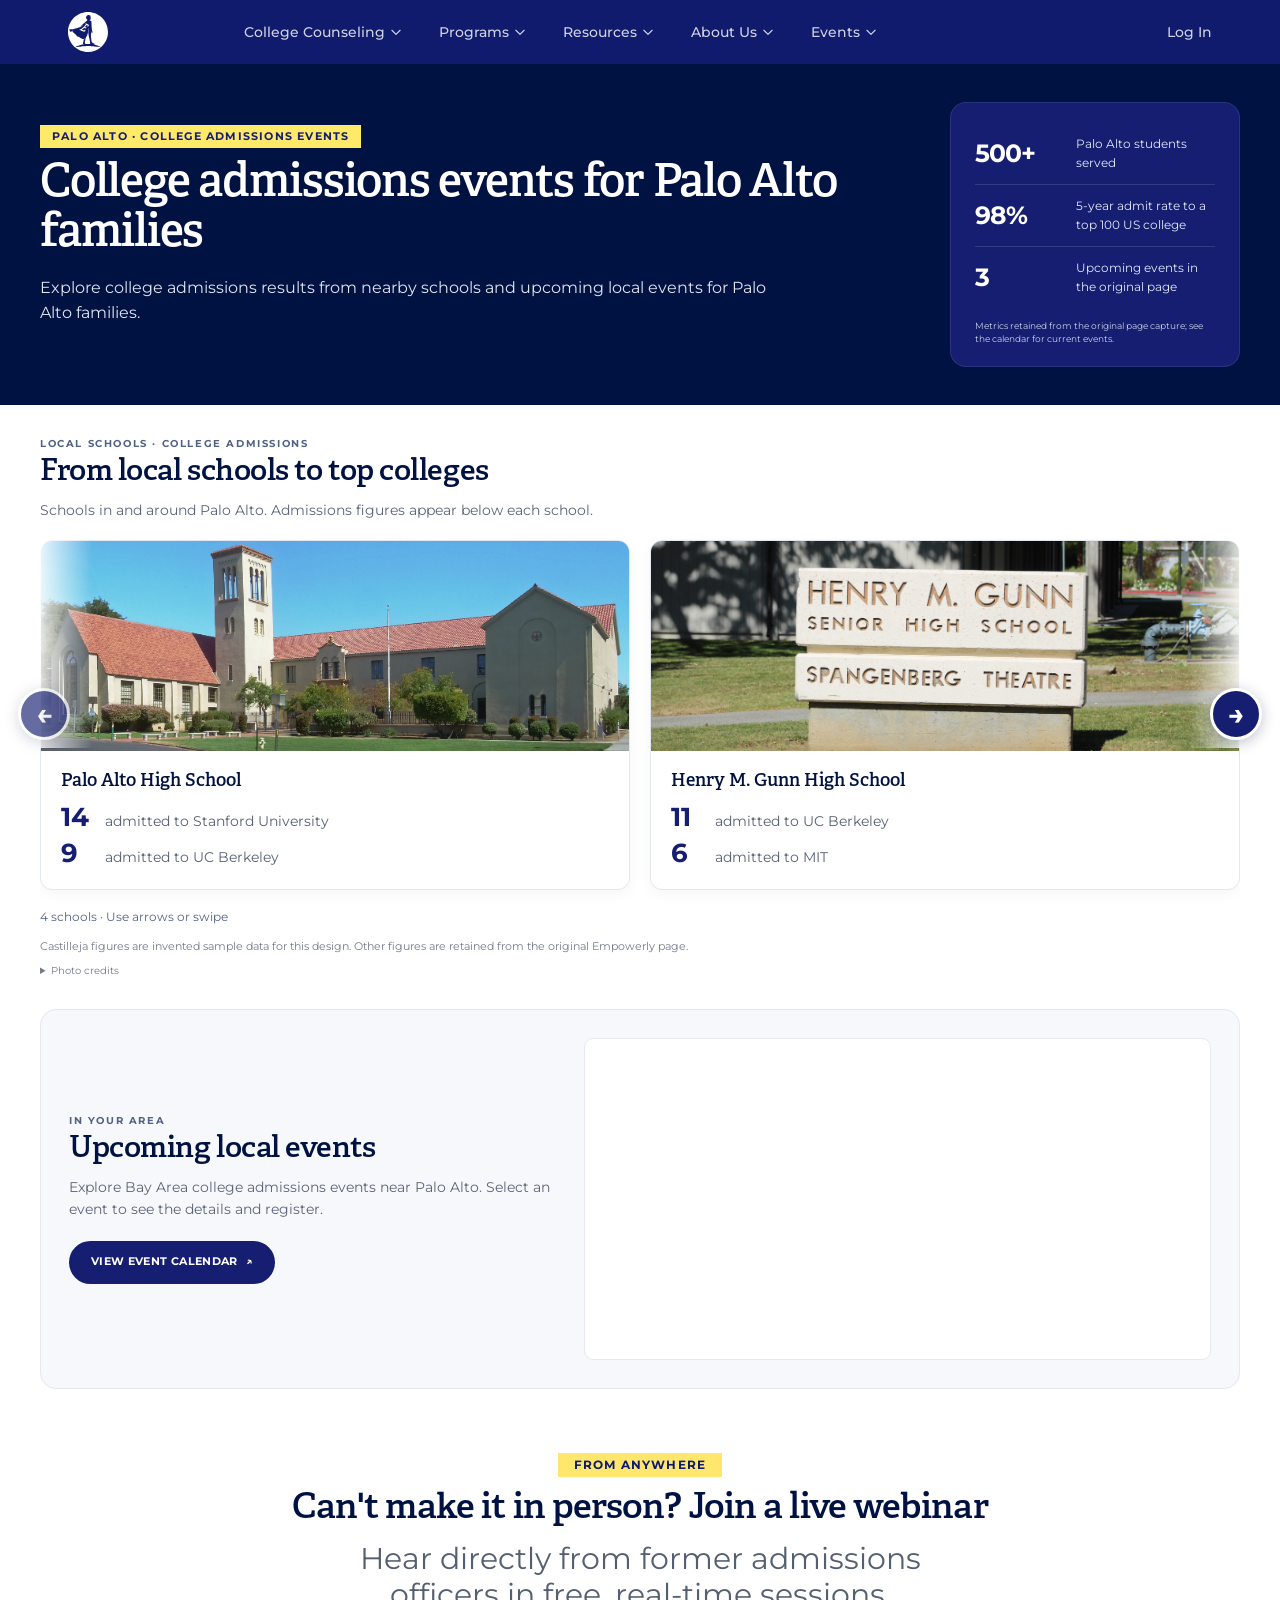
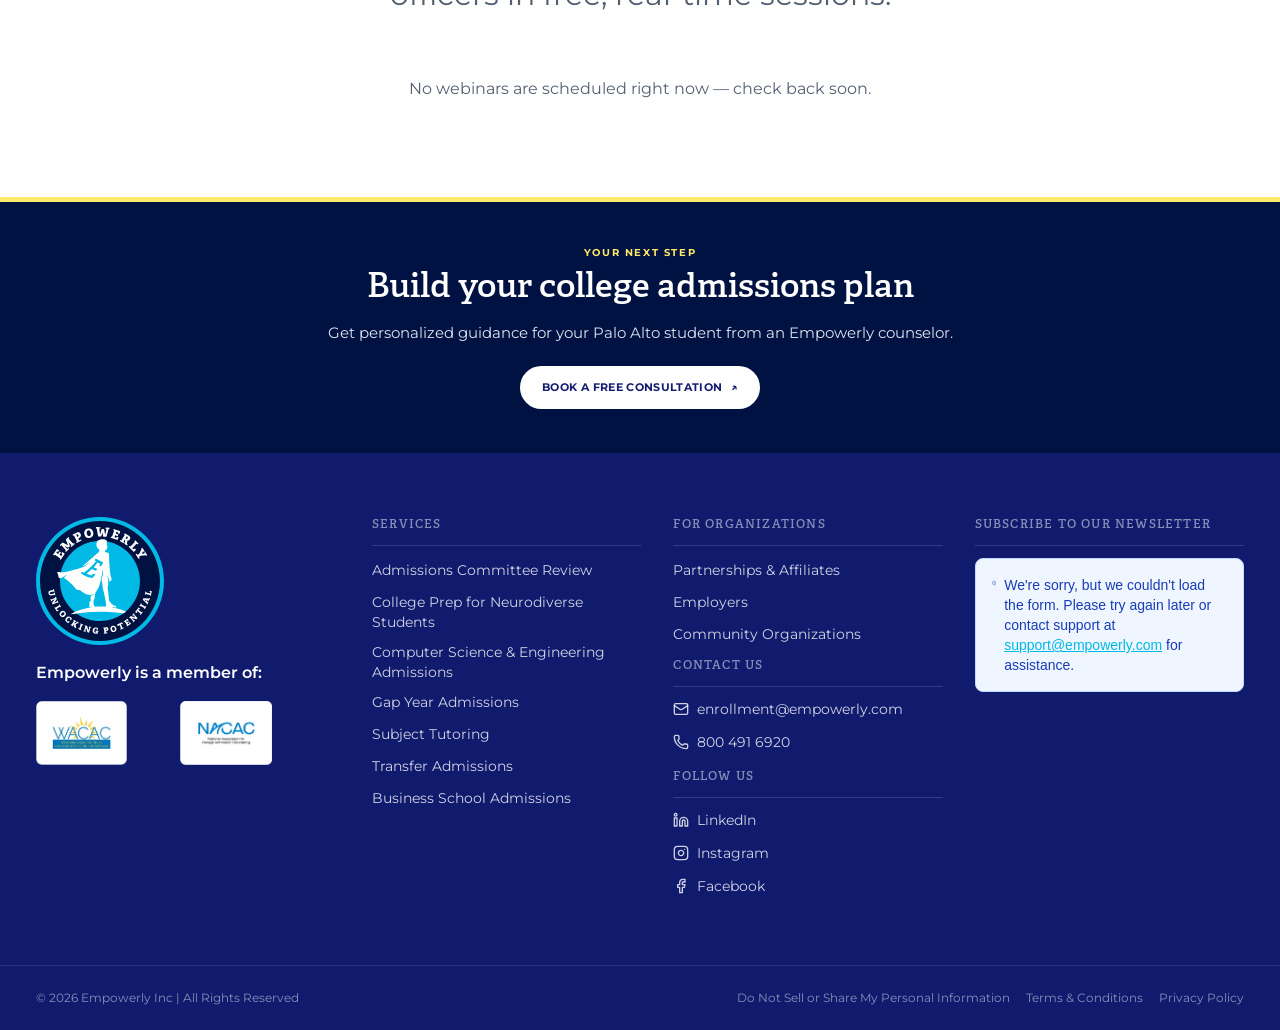
==== commit d2b656be: "Publish GitHub Pages and clarify carousel arrows and edges" ====
--- a/index.html
+++ b/index.html
@@ -4,4 +4,4 @@
         .osano-cm-view__button { background: #121b6e !important; }
         .osano-cm-close { background: #121b6e !important; padding: 0px !important; }
         .osano-cm-close svg { stroke: white !important; }
-      </style><noscript><iframe height="0" src="https://www.googletagmanager.com/ns.html?id=GTM-5WT6HGR" style="display:none;visibility:hidden" width="0"></iframe></noscript><div data-marketing-layout="true" data-theme="growth" style="font-family:'Montserrat', 'Satoshi', system-ui, -apple-system, 'Segoe UI', Roboto, Helvetica, Arial, sans-serif"><!--$--><!--/$--><script type="application/ld+json">{"@context":"https://schema.org","@graph":[{"@type":"Organization","@id":"https://empowerly.com/#organization","name":"Empowerly","url":"https://empowerly.com/","logo":{"@type":"ImageObject","url":"/assets/cdn/Empowerly-Logo-white-1.svg"}},{"@type":"WebSite","@id":"https://empowerly.com/#website","name":"Empowerly","url":"https://empowerly.com/","publisher":{"@id":"https://empowerly.com/#organization"},"potentialAction":[{"@type":"SearchAction","target":{"@type":"EntryPoint","urlTemplate":"https://empowerly.com/?s={search_term_string}"},"query-input":"required name=search_term_string"}]}]}</script><div aria-live="polite" style="height:0;overflow:hidden;overflow-anchor:none;transition:height 220ms ease-out"></div><nav class="sticky top-0 z-50 w-full bg-primary"><div class="trim-container flex h-16 items-center px-6 md:px-4 lg:px-12"><a aria-label="Empowerly home" class="flex shrink-0 items-center text-primary-foreground" href="/"><span class="inline-flex h-10 w-32 items-center"><img alt="Empowerly-Logo-white.svg" class="h-full w-full object-contain object-left" src="/assets/cdn/Empowerly-Logo-white-1.svg"/></span></a><div class="hidden flex-1 md:flex justify-start pl-2 lg:pl-8"><ul class="flex items-center gap-0.5 lg:gap-1"><li class="relative"><button class="flex items-center gap-1 whitespace-nowrap rounded-md px-1.5 py-2 text-xs font-medium transition-colors lg:px-4 lg:text-sm text-primary-foreground/80 hover:text-primary-foreground">College Counseling<svg aria-hidden="true" class="h-3.5 w-3.5 transition-transform" fill="none" stroke="currentColor" stroke-width="2" viewbox="0 0 24 24"><path d="M19 9l-7 7-7-7" stroke-linecap="round" stroke-linejoin="round"></path></svg></button></li><li class="relative"><button class="flex items-center gap-1 whitespace-nowrap rounded-md px-1.5 py-2 text-xs font-medium transition-colors lg:px-4 lg:text-sm text-primary-foreground/80 hover:text-primary-foreground">Programs<svg aria-hidden="true" class="h-3.5 w-3.5 transition-transform" fill="none" stroke="currentColor" stroke-width="2" viewbox="0 0 24 24"><path d="M19 9l-7 7-7-7" stroke-linecap="round" stroke-linejoin="round"></path></svg></button></li><li class="relative"><button class="flex items-center gap-1 whitespace-nowrap rounded-md px-1.5 py-2 text-xs font-medium transition-colors lg:px-4 lg:text-sm text-primary-foreground/80 hover:text-primary-foreground">Resources<svg aria-hidden="true" class="h-3.5 w-3.5 transition-transform" fill="none" stroke="currentColor" stroke-width="2" viewbox="0 0 24 24"><path d="M19 9l-7 7-7-7" stroke-linecap="round" stroke-linejoin="round"></path></svg></button></li><li class="relative"><button class="flex items-center gap-1 whitespace-nowrap rounded-md px-1.5 py-2 text-xs font-medium transition-colors lg:px-4 lg:text-sm text-primary-foreground/80 hover:text-primary-foreground">About Us<svg aria-hidden="true" class="h-3.5 w-3.5 transition-transform" fill="none" stroke="currentColor" stroke-width="2" viewbox="0 0 24 24"><path d="M19 9l-7 7-7-7" stroke-linecap="round" stroke-linejoin="round"></path></svg></button></li><li class="relative"><button class="flex items-center gap-1 whitespace-nowrap rounded-md px-1.5 py-2 text-xs font-medium transition-colors lg:px-4 lg:text-sm text-primary-foreground/80 hover:text-primary-foreground">Events<svg aria-hidden="true" class="h-3.5 w-3.5 transition-transform" fill="none" stroke="currentColor" stroke-width="2" viewbox="0 0 24 24"><path d="M19 9l-7 7-7-7" stroke-linecap="round" stroke-linejoin="round"></path></svg></button></li></ul></div><div class="items-center gap-1 ml-auto lg:gap-4 hidden md:flex"><a class="whitespace-nowrap text-xs font-medium transition-colors lg:text-sm text-primary-foreground/80 hover:text-primary-foreground" href="https://app.empowerly.com/login">Log In</a><a class="inline-flex items-center justify-center gap-2 text-center font-semibold uppercase ring-offset-background transition-all duration-200 focus-visible:outline-none focus-visible:ring-2 focus-visible:ring-ring focus-visible:ring-offset-2 disabled:pointer-events-none disabled:opacity-50 [&amp;_svg]:pointer-events-none [&amp;_svg]:size-4 [&amp;_svg]:shrink-0 border-2 border-primary-foreground bg-transparent text-primary-foreground hover:bg-primary-foreground hover:text-primary min-h-9 rounded-full h-auto shrink-0 whitespace-nowrap px-2 py-2 text-xs tracking-wide lg:px-5" href="/consult">Book Free Consult</a></div><button aria-label="Open menu" class="ml-auto flex items-center justify-center rounded-md p-2 md:hidden text-primary-foreground"><svg aria-hidden="true" class="h-6 w-6" fill="none" stroke="currentColor" stroke-width="2" viewbox="0 0 24 24"><path d="M4 6h16M4 12h16M4 18h16" stroke-linecap="round" stroke-linejoin="round"></path></svg></button></div></nav><script type="application/ld+json">{"@context":"https://schema.org","@type":"BreadcrumbList","itemListElement":[{"@type":"ListItem","position":1,"name":"Home","item":"https://empowerly.com/"},{"@type":"ListItem","position":2,"name":"Locations","item":"https://empowerly.com/locations"},{"@type":"ListItem","position":3,"name":"College Admissions Events in Palo Alto","item":"https://empowerly.com/locations/palo-alto"}]}</script><main data-family="pages" data-page-kind="location"><div class="relative z-10" id="main-content"><section class="local-hero"><div class="local-shell local-hero-layout"><div><p class="local-eyebrow">Palo Alto · College admissions events</p><h1>College admissions events for Palo Alto families</h1><p class="local-hero-description">Explore college admissions results from nearby schools and upcoming local events for Palo Alto families.</p></div><aside aria-label="Admissions metrics" class="local-stat-card"><div class="local-stat"><strong>500+</strong><span>Palo Alto students served</span></div><div class="local-stat"><strong>98%</strong><span>5-year admit rate to a top 100 US college</span></div><div class="local-stat"><strong>3</strong><span>Upcoming events in the original page</span></div><p class="local-metrics-note">Metrics retained from the original page capture; see the calendar for current events.</p></aside></div></section><div class="local-shell local-conversion-layout"><section aria-labelledby="local-school-title" class="local-schools"><p class="local-section-eyebrow">Local schools · College admissions</p><h2 id="local-school-title">From local schools to top colleges</h2><p class="local-section-description">Schools in and around Palo Alto. Admissions figures appear below each school.</p><div aria-label="High school admissions results" aria-roledescription="carousel" class="local-school-carousel" role="region"><div aria-label="School photos and admissions data. Use arrow keys or swipe to browse." class="local-school-track" tabindex="0"><article class="local-school-card"><img alt="Palo Alto High School campus and tower" class="local-school-photo local-school-photo-palo-alto" height="400" loading="eager" src="/assets/schools/palo-alto.jpg" width="1000"/><div class="local-school-body"><div class="local-school-topline"><h3>Palo Alto High School</h3></div><ul class="local-school-results"><li><strong>14</strong><span>admitted to Stanford University</span></li><li><strong>9</strong><span>admitted to UC Berkeley</span></li></ul></div></article><article class="local-school-card"><img alt="Gunn High School entrance sign and campus" class="local-school-photo local-school-photo-gunn" height="400" loading="eager" src="/assets/schools/gunn.jpg" width="1000"/><div class="local-school-body"><div class="local-school-topline"><h3>Henry M. Gunn High School</h3></div><ul class="local-school-results"><li><strong>11</strong><span>admitted to UC Berkeley</span></li><li><strong>6</strong><span>admitted to MIT</span></li></ul></div></article><article class="local-school-card"><img alt="The front entrance of Menlo-Atherton High School" class="local-school-photo local-school-photo-menlo-atherton" height="400" loading="eager" src="/assets/schools/menlo-atherton.jpg" width="1000"/><div class="local-school-body"><div class="local-school-topline"><h3>Menlo-Atherton High School</h3></div><ul class="local-school-results"><li><strong>8</strong><span>admitted to UCLA</span></li><li><strong>5</strong><span>admitted to Harvard University</span></li></ul></div></article><article class="local-school-card"><img alt="Castilleja School entrance in Palo Alto" class="local-school-photo local-school-photo-castilleja" height="400" loading="eager" src="/assets/schools/castilleja.png" width="1000"/><div class="local-school-body"><div class="local-school-topline"><h3>Castilleja School</h3><span class="local-sample-badge">Sample data</span></div><ul class="local-school-results"><li><strong>7</strong><span>admitted to Stanford University</span></li><li><strong>5</strong><span>admitted to UC Berkeley</span></li></ul></div></article></div><div class="local-carousel-controls"><p aria-live="polite" class="local-carousel-hint">4 schools · Use arrows or swipe</p><div class="local-carousel-buttons"><button aria-label="Previous schools" class="local-carousel-arrow" data-carousel-step="-1" disabled="disabled" type="button"><span aria-hidden="true">←</span></button><button aria-label="Next schools" class="local-carousel-arrow" data-carousel-step="1" type="button"><span aria-hidden="true">→</span></button></div></div></div><p class="local-results-note">Castilleja figures are invented sample data for this design. Other figures are retained from the original Empowerly page.</p><details class="local-photo-credits"><summary>Photo credits</summary><ul><li>Palo Alto High School: <a href="https://commons.wikimedia.org/wiki/File:Palo_Alto_High_School.jpg" rel="noopener noreferrer" target="_blank">David Sawyer</a> · <a href="https://creativecommons.org/licenses/by-sa/2.0/" rel="noopener noreferrer" target="_blank">CC BY-SA 2.0</a>. Cropped for display.</li><li>Henry M. Gunn High School: <a href="https://commons.wikimedia.org/wiki/File:Gunn_High_School_Apr_2020.jpg" rel="noopener noreferrer" target="_blank">Ovinus Real</a> · <a href="https://creativecommons.org/licenses/by-sa/4.0/" rel="noopener noreferrer" target="_blank">CC BY-SA 4.0</a>. Cropped for display.</li><li>Menlo-Atherton High School: <a href="https://commons.wikimedia.org/wiki/File:Menlo-Atherton_High_School_May_2011.jpg" rel="noopener noreferrer" target="_blank">King of Hearts</a> · <a href="https://creativecommons.org/licenses/by-sa/3.0/" rel="noopener noreferrer" target="_blank">CC BY-SA 3.0</a>. Cropped for display.</li><li>Castilleja School: <a href="https://commons.wikimedia.org/wiki/File:Castilleja_School.png" rel="noopener noreferrer" target="_blank">Jooojay</a> · <a href="https://creativecommons.org/licenses/by-sa/4.0/" rel="noopener noreferrer" target="_blank">CC BY-SA 4.0</a>. Cropped for display.</li></ul></details></section><section aria-labelledby="local-events-title" class="local-events" id="events"><div class="local-events-intro"><p class="local-section-eyebrow">In your area</p><h2 id="local-events-title">Upcoming local events</h2><p class="local-section-description">Explore Bay Area college admissions events near Palo Alto. Select an event to see the details and register.</p><a class="local-button local-event-button" href="https://luma.com/embed/calendar/cal-HPMbRCcE9xVSR7g/events?tag=Bay%20Area" rel="noopener noreferrer" target="_blank">View event calendar <span aria-hidden="true">↗</span></a></div><div class="local-calendar"><iframe loading="eager" src="https://luma.com/embed/calendar/cal-HPMbRCcE9xVSR7g/events?tag=Bay%20Area" title="Empowerly Bay Area events for Palo Alto families"></iframe></div></section></div><section class="scroll-mt-24" id="webinars"><div class="col-span-full container px-4"><div class="pt-8 pb-8"><div class="flex flex-col gap-3 items-center text-center"><h2 class="m-0 self-center"><span class="relative inline-block rounded-none px-4 py-1 font-sans text-xs font-bold uppercase tracking-widest" style="background-color:var(--color-brand-yellow);color:var(--color-brand-midnight-blue)">From anywhere</span></h2><h2 class="max-w-3xl font-bold tracking-tight text-3xl md:text-4xl" style="color:var(--title-foreground)">Can't make it in person? Join a live webinar</h2><p class="max-w-2xl text-2xl md:text-3xl" style="color:var(--subheading-foreground)">Hear directly from former admissions officers in free, real-time sessions.</p></div></div></div></section><div class="col-span-full container px-4"><div><div class="py-10 text-center text-muted-foreground pt-8 pb-8">No webinars are scheduled right now — check back soon.</div></div></div><div class="col-span-full container px-4"><div aria-hidden="true" class="my-16"></div></div><section class="local-bottom-consultation"><div class="local-shell"><p class="local-section-eyebrow">Your next step</p><h2>Build your college admissions plan</h2><p>Get personalized guidance for your Palo Alto student from an Empowerly counselor.</p><a class="local-button local-button-white" href="https://empowerly.com/consult/" rel="noopener noreferrer" target="_blank">Book a free consultation <span aria-hidden="true">↗</span></a></div></section></div></main><!--$--><!--/$--><footer><footer class="w-full bg-primary text-primary-foreground"><div class="trim-container px-4 py-16"><div class="grid grid-cols-1 gap-12 lg:grid-cols-[auto_1fr]"><div class="flex max-w-xs flex-col gap-4"><img alt="Empowerly" class="h-32 w-32" height="128" loading="lazy" src="/empowerly-footer-logo.svg" width="128"/><div class="flex flex-col gap-4"><p class="text-base font-semibold">Empowerly is a member of:</p><div class="flex flex-wrap gap-0"><div class="flex items-center justify-center"><a class="flex h-full w-full items-center justify-center" href="https://www.wacac.org/" rel="noopener noreferrer" target="_blank"><img alt="Western Association for College Admission Counseling (WACAC)" class="h-16 w-36 max-w-full object-contain object-left" loading="lazy" sizes="144px" src="/assets/cdn/logos/wacac_cropped.webp"/></a></div><div class="flex items-center justify-center"><a class="flex h-full w-full items-center justify-center" href="https://www.nacacnet.org/" rel="noopener noreferrer" target="_blank"><img alt="National Association for College Admission Counseling (NACAC)" class="h-16 w-36 max-w-full object-contain object-left" loading="lazy" sizes="144px" src="/assets/cdn/logos/nacac_cropped.webp"/></a></div></div></div></div><div class="grid gap-8 grid-cols-1 sm:grid-cols-3"><div class="flex flex-col gap-3"><h3 class="border-b border-primary-foreground/15 pb-3 text-xs font-display font-bold uppercase tracking-widest text-primary-foreground/50">Services</h3><ul class="flex flex-col gap-2"><li><a class="inline-flex min-w-0 items-center gap-2 break-words text-sm text-primary-foreground/80 transition-colors hover:text-primary-foreground" href="/admissions-committee-review/">Admissions Committee Review</a></li><li><a class="inline-flex min-w-0 items-center gap-2 break-words text-sm text-primary-foreground/80 transition-colors hover:text-primary-foreground" href="/neurodiverse-students-college-application-prep">College Prep for Neurodiverse Students</a></li><li><a class="inline-flex min-w-0 items-center gap-2 break-words text-sm text-primary-foreground/80 transition-colors hover:text-primary-foreground" href="/computer-science-engineering-admissions/">Computer Science &amp; Engineering Admissions</a></li><li><a class="inline-flex min-w-0 items-center gap-2 break-words text-sm text-primary-foreground/80 transition-colors hover:text-primary-foreground" href="/gap-year-college-application-prep/">Gap Year Admissions</a></li><li><a class="inline-flex min-w-0 items-center gap-2 break-words text-sm text-primary-foreground/80 transition-colors hover:text-primary-foreground" href="/subject-tutoring">Subject Tutoring</a></li><li><a class="inline-flex min-w-0 items-center gap-2 break-words text-sm text-primary-foreground/80 transition-colors hover:text-primary-foreground" href="/transfer-admissions-program">Transfer Admissions</a></li><li><a class="inline-flex min-w-0 items-center gap-2 break-words text-sm text-primary-foreground/80 transition-colors hover:text-primary-foreground" href="/business-school-admissions">Business School Admissions</a></li></ul></div><div class="flex flex-col gap-3"><h3 class="border-b border-primary-foreground/15 pb-3 text-xs font-display font-bold uppercase tracking-widest text-primary-foreground/50">For Organizations</h3><ul class="flex flex-col gap-2"><li><a class="inline-flex min-w-0 items-center gap-2 break-words text-sm text-primary-foreground/80 transition-colors hover:text-primary-foreground" href="/partnerships/">Partnerships &amp; Affiliates</a></li><li><a class="inline-flex min-w-0 items-center gap-2 break-words text-sm text-primary-foreground/80 transition-colors hover:text-primary-foreground" href="/employers/">Employers</a></li><li><a class="inline-flex min-w-0 items-center gap-2 break-words text-sm text-primary-foreground/80 transition-colors hover:text-primary-foreground" href="/community-organizations/">Community Organizations</a></li></ul><h4 class="border-b border-primary-foreground/15 pb-3 text-xs font-display font-bold uppercase tracking-widest text-primary-foreground/50">Contact Us</h4><ul class="flex flex-col gap-2"><li><a class="inline-flex min-w-0 items-center gap-2 break-words text-sm text-primary-foreground/80 transition-colors hover:text-primary-foreground" href="mailto:enrollment@empowerly.com"><span aria-hidden="true" class="shrink-0 [&amp;_svg]:h-4 [&amp;_svg]:w-4"><svg aria-hidden="true" class="lucide lucide-mail" fill="none" height="24" stroke="currentColor" stroke-linecap="round" stroke-linejoin="round" stroke-width="2" viewbox="0 0 24 24" width="24" xmlns="http://www.w3.org/2000/svg"><path d="m22 7-8.991 5.727a2 2 0 0 1-2.009 0L2 7"></path><rect height="16" rx="2" width="20" x="2" y="4"></rect></svg></span>enrollment@empowerly.com</a></li><li><a class="inline-flex min-w-0 items-center gap-2 break-words text-sm text-primary-foreground/80 transition-colors hover:text-primary-foreground" href="tel:+18004916920"><span aria-hidden="true" class="shrink-0 [&amp;_svg]:h-4 [&amp;_svg]:w-4"><svg aria-hidden="true" class="lucide lucide-phone" fill="none" height="24" stroke="currentColor" stroke-linecap="round" stroke-linejoin="round" stroke-width="2" viewbox="0 0 24 24" width="24" xmlns="http://www.w3.org/2000/svg"><path d="M13.832 16.568a1 1 0 0 0 1.213-.303l.355-.465A2 2 0 0 1 17 15h3a2 2 0 0 1 2 2v3a2 2 0 0 1-2 2A18 18 0 0 1 2 4a2 2 0 0 1 2-2h3a2 2 0 0 1 2 2v3a2 2 0 0 1-.8 1.6l-.468.351a1 1 0 0 0-.292 1.233 14 14 0 0 0 6.392 6.384"></path></svg></span>800 491 6920</a></li></ul><h4 class="border-b border-primary-foreground/15 pb-3 text-xs font-display font-bold uppercase tracking-widest text-primary-foreground/50">Follow Us</h4><ul class="flex flex-col gap-2"><li><a class="inline-flex min-w-0 items-center gap-2 break-words text-sm text-primary-foreground/80 transition-colors hover:text-primary-foreground" href="https://www.linkedin.com/company/empowerly/"><span aria-hidden="true" class="shrink-0 [&amp;_svg]:h-4 [&amp;_svg]:w-4"><svg aria-hidden="true" class="lucide lucide-linkedin" fill="none" height="24" stroke="currentColor" stroke-linecap="round" stroke-linejoin="round" stroke-width="2" viewbox="0 0 24 24" width="24" xmlns="http://www.w3.org/2000/svg"><path d="M16 8a6 6 0 0 1 6 6v7h-4v-7a2 2 0 0 0-2-2 2 2 0 0 0-2 2v7h-4v-7a6 6 0 0 1 6-6z"></path><rect height="12" width="4" x="2" y="9"></rect><circle cx="4" cy="4" r="2"></circle></svg></span>LinkedIn</a></li><li><a class="inline-flex min-w-0 items-center gap-2 break-words text-sm text-primary-foreground/80 transition-colors hover:text-primary-foreground" href="https://www.instagram.com/empowerlyinc/"><span aria-hidden="true" class="shrink-0 [&amp;_svg]:h-4 [&amp;_svg]:w-4"><svg aria-hidden="true" class="lucide lucide-instagram" fill="none" height="24" stroke="currentColor" stroke-linecap="round" stroke-linejoin="round" stroke-width="2" viewbox="0 0 24 24" width="24" xmlns="http://www.w3.org/2000/svg"><rect height="20" rx="5" ry="5" width="20" x="2" y="2"></rect><path d="M16 11.37A4 4 0 1 1 12.63 8 4 4 0 0 1 16 11.37z"></path><line x1="17.5" x2="17.51" y1="6.5" y2="6.5"></line></svg></span>Instagram</a></li><li><a class="inline-flex min-w-0 items-center gap-2 break-words text-sm text-primary-foreground/80 transition-colors hover:text-primary-foreground" href="https://www.facebook.com/empowerly"><span aria-hidden="true" class="shrink-0 [&amp;_svg]:h-4 [&amp;_svg]:w-4"><svg aria-hidden="true" class="lucide lucide-facebook" fill="none" height="24" stroke="currentColor" stroke-linecap="round" stroke-linejoin="round" stroke-width="2" viewbox="0 0 24 24" width="24" xmlns="http://www.w3.org/2000/svg"><path d="M18 2h-3a5 5 0 0 0-5 5v3H7v4h3v8h4v-8h3l1-4h-4V7a1 1 0 0 1 1-1h3z"></path></svg></span>Facebook</a></li></ul></div><div class="flex flex-col gap-8"><div class="flex flex-col gap-3"><h3 class="border-b border-primary-foreground/15 pb-3 text-xs font-display font-bold uppercase tracking-widest text-primary-foreground/50">Subscribe to our Newsletter</h3><div class="footer-newsletter-form"><div class="flex-form-embed w-full" style="--consult-embed-min-height:180px"><div></div><div class="w-full"><div aria-hidden="true" style="min-height:var(--consult-embed-min-height, 600px)"></div></div></div></div></div></div></div></div></div><div class="border-t border-primary-foreground/10"><div class="trim-container flex flex-wrap items-center justify-between gap-4 px-4 py-6"><p class="text-xs text-primary-foreground/50">© 2026 Empowerly Inc | All Rights Reserved</p><div class="flex flex-wrap gap-4"><a class="text-xs text-primary-foreground/50 transition-colors hover:text-primary-foreground" href="#show-do-not-sell">Do Not Sell or Share My Personal Information</a><a class="text-xs text-primary-foreground/50 transition-colors hover:text-primary-foreground" href="/terms-of-service/">Terms &amp; Conditions</a><a class="text-xs text-primary-foreground/50 transition-colors hover:text-primary-foreground" href="/privacy-policy/">Privacy Policy</a></div></div></div></footer></footer></div><script async="" id="_R_" src="/_next/static/chunks/webpack-d922676152b57b9d.js"></script><script>(self.__next_f=self.__next_f||[]).push([0])</script><script>self.__next_f.push([1,"1:\"$Sreact.fragment\"\n2:I[35648,[],\"ClientSegmentRoot\"]\n3:I[9810,[\"2453\",\"static/chunks/5bf920d2-0d7e610222969725.js\",\"6361\",\"static/chunks/6361-7bf285356769f5bf.js\",\"1545\",\"static/chunks/1545-15a3b6963a5d79ab.js\",\"4520\",\"static/chunks/4520-807ff5a05f2c6dee.js\",\"788\",\"static/chunks/788-1eeb3d77e7f86681.js\",\"3315\",\"static/chunks/3315-fc1154a2c476d50a.js\",\"3254\",\"static/chunks/3254-320d1fedb957a7e9.js\",\"7177\",\"static/chunks/app/layout-a158b1d721838b97.js\"],\"default\"]\n4:I[37289,[],\"\"]\n5:I[59213,[],\"\"]\n7:I[77255,[\"1432\",\"static/chunks/da7a65d9-fc1dc6553314a9c2.js\",\"5147\",\"static/chunks/5147-09b05586f3865080.js\",\"6361\",\"static/chunks/6361-7bf285356769f5bf.js\",\"5869\",\"static/chunks/5869-8f989536668dfef8.js\",\"5722\",\"static/chunks/5722-6fbf073a30802650.js\",\"1315\",\"static/chunks/1315-0dbc4135550c1647.js\",\"1545\",\"static/chunks/1545-15a3b6963a5d79ab.js\",\"1875\",\"static/chunks/1875-f3dc396bf249e605.js\",\"3254\",\"static/chunks/3254-320d1fedb957a7e9.js\",\"6467\",\"static/chunks/6467-18f99757412054e2.js\",\"3369\",\"static/chunks/3369-7145953db03df1cb.js\",\"4345\",\"static/chunks/app/not-found-fe3f04e3d4303761.js\"],\"NotFoundTitle\"]\n8:I[66307,[\"1432\",\"static/chunks/da7a65d9-fc1dc6553314a9c2.js\",\"5147\",\"static/chunks/5147-09b05586f3865080.js\",\"6361\",\"static/chunks/6361-7bf285356769f5bf.js\",\"5869\",\"static/chunks/5869-8f989536668dfef8.js\",\"5722\",\"static/chunks/5722-6fbf073a30802650.js\",\"1315\",\"static/chunks/1315-0dbc4135550c1647.js\",\"1545\",\"static/chunks/1545-15a3b6963a5d79ab.js\",\"1875\",\"static/chunks/1875-f3dc396bf249e605.js\",\"3254\",\"static/chunks/3254-320d1fedb957a7e9.js\",\"6467\",\"static/chunks/6467-18f99757412054e2.js\",\"3369\",\"static/chunks/3369-7145953db03df1cb.js\",\"4345\",\"static/chunks/app/not-found-fe3f04e3d4303761.js\"],\"PreviewRedirectCheck\"]\n9:I[58380,[\"1432\",\"static/chunks/da7a65d9-fc1dc6553314a9c2.js\",\"5147\",\"static/chunks/5147-09b05586f3865080.js\",\"6361\",\"static/chunks/6361-7bf285356769f5bf.js\",\"1715\",\"static/chunks/1715-3f209c771a7a9c49.js\",\"5869\",\"static/chunks/5869-8f989536668dfef8.js\",\"5722\",\"static/chunks/5722-6fbf073a30802650.js\",\"1315\",\"static/chunks/1315-0dbc4135550c1647.js\",\"1545\",\"static/chunks/1545-15a3b6963a5d79ab.js\",\"3357\",\"static/chunks/3357-37f98d6f7c4b3b65.js\",\"5241\",\"static/chunks/5241-d5fd6e9253302055.js\",\"3361\",\"static/chunks/3361-55b572b33d3129e3.js\",\"3254\",\"static/chunks/3254-320d1fedb957a7e9.js\",\"6467\",\"static/chunks/6467-18f99757412054e2.js\",\"8253\",\"static/chunks/8253-58b9763b024c9181.js\",\"1978\",\"static/chunks/1978-b6f99ecb005dad67.js\",\"2448\",\"static/chunks/2448-f8d3bd50dfadcae9.js\",\"1932\",\"static/chunks/app/(marketing)/%5B...slug%5D/page-91263751d31b47ad.js\"],\"\"]\nc:I[53577,[\"1432\",\"static/chunks/da7a65d9-fc1dc6553314a9c2.js\",\"5147\",\"static/chunks/5147-09b05586f3865080.js\",\"6361\",\"static/chunks/6361-7bf285356769f5bf.js\",\"5869\",\"static/chunks/5869-8f989536668dfef8.js\",\"1315\",\"static/chunks/1315-0dbc4135550c1647.js\",\"1545\",\"static/chunks/1545-15a3b6963a5d79ab.js\",\"3361\",\"static/chunks/3361-55b572b33d3129e3.js\",\"3254\",\"static/chunks/3254-320d1fedb957a7e9.js\",\"6467\",\"static/chunks/6467-18f99757412054e2.js\",\"8253\",\"static/chunks/8253-58b9763b024c9181.js\",\"587\",\"static/chunks/587-f906f9150e52848b.js\",\"7744\",\"static/chunks/7744-5b218433846d50cd.js\",\"9181\",\"static/chunks/app/(marketing)/layout-178688199fa0ddb1.js\"],\"\"]\nd:I[57557,[\"1432\",\"static/chunks/da7a65d9-fc1dc6553314a9c2.js\",\"5147\",\"static/chunks/5147-09b05586f3865080.js\",\"6361\",\"static/chunks/6361-7bf285356769f5bf.js\",\"5869\",\"static/chunks/5869-8f989536668dfef8.js\",\"1315\",\"static/chunks/1315-0dbc4135550c1647.js\",\"1545\",\"static/chunks/1545-15a3b6963a5d79ab.js\",\"3361\",\"static/chunks/3361-55b572b33d3129e3.js\",\"3254\",\"static/chunks/3254-320d1fedb957a7e9.js\",\"6467\",\"static/chunks/6467-18f99757412054e2.js\",\"8253\",\"static/chunks/8253-58b9763b024c9181.js\",\"587\",\"static/chunks/587-f906f9150e52848b.js\",\"7744\",\"static/chunks/7744-5b218433846d50cd.js\",\"9181\",\"static/chunks/app/(marketing)/layout-178688199fa0ddb1.js\"],\"FpAnalyticsBoot\"]\n16:I[55291,[],\"\"]\n:HL[\"/_next/static/css/8bef2c495050a51c.css\",\"style\"]\n:HC[\"https://cdn.empowerly.com\",\"\"]\n:HL[\"/assets/cdn/fonts/v1/Adelle-Semibold.woff2\",\"font\",{\"crossOrigin\":\"\",\"type\":\"font/woff2\"}]\n:HL[\"/assets/cdn/fonts/v1/Montserrat-VariableFont_wght.woff2\",\"font\",{\"crossOrigin\":\"\",\"type\":\"font/woff2\"}]\n:HL[\"/assets/cdn/fonts/v1/Montserrat-Italic-VariableFont_wght.woff2\",\"font\",{\"crossOrigin\":\"\",\"type\":\"font/woff2\"}]\n:HL[\"/assets/cdn/fonts/v1/Satoshi-Regular.woff2\",\"font\",{\"crossOrigin\":\"\",\"type\":\"font/woff2\"}]\n0:{\"P\":null,\"b\":\"pIo33s74VMMOjyi4LGBNJ\",\"p\":\"\",\"c\":[\"\",\"locations\",\"palo-alto\"],\"i\":false,\"f\":[[[\"\",{\"children\":[\"(marketing)\",{\"children\":[[\"slug\",\"locations/palo-alto\",\"c\"],{\"children\":[\"__PAGE__\",{}]}]}]},\"$undefined\",\"$undefined\",true],[\"\",[\"$\",\"$1\",\"c\",{\"children\":[[[\"$\",\"link\",\"0\",{\"rel\":\"stylesheet\",\"href\":\"/_next/static/css/8bef2c495050a51c.css\",\"precedence\":\"next\",\"crossOrigin\":\"$undefined\",\"nonce\":\"$undefined\"}]],[\"$\",\"$L2\",null,{\"Component\":\"$3\",\"slots\":{\"children\":[\"$\",\"$L4\",null,{\"parallelRouterKey\":\"children\",\"error\":\"$undefined\",\"errorStyles\":\"$undefined\",\"errorScripts\":\"$undefined\",\"template\":[\"$\",\"$L5\",null,{}],\"templateStyles\":\"$undefined\",\"templateScripts\":\"$undefined\",\"notFound\":[[\"$\",\"div\",null,{\"data-theme\":\"growth\",\"style\":{\"fontFamily\":\"'Montserrat', 'Satoshi', system-ui, -apple-system, 'Segoe UI', Roboto, Helvetica, Arial, sans-serif\"},\"data-marketing-layout\":true,\"children\":[\"$L6\",[\"$\",\"main\",null,{\"className\":\"flex flex-col items-center justify-center gap-4 px-6 py-24 text-center\",\"children\":[[\"$\",\"$L7\",null,{\"title\":\"404: This page could not be found.\"}],[\"$\",\"$L8\",null,{}],[\"$\",\"p\",null,{\"className\":\"text-sm font-semibold uppercase tracking-wide text-gray-500\",\"children\":\"404\"}],[\"$\",\"h1\",null,{\"className\":\"text-3xl font-bold text-gray-900\",\"children\":\"Page not found\"}],[\"$\",\"p\",null,{\"className\":\"max-w-md text-gray-600\",\"children\":\"The page you're looking for doesn't exist or may have moved.\"}],[\"$\",\"$L9\",null,{\"href\":\"/\",\"className\":\"mt-2 rounded-md bg-blue-600 px-5 py-2.5 text-sm font-medium text-white hover:bg-blue-700\",\"children\":\"Back to homepage\"}]]}],\"$La\"]}],[]],\"forbidden\":\"$undefined\",\"unauthorized\":\"$undefined\"}]},\"params\":{},\"promise\":\"$@b\"}]]}],{\"children\":[\"(marketing)\",[\"$\",\"$1\",\"c\",{\"children\":[null,[[[\"$\",\"$Lc\",null,{\"id\":\"visitor-ip\",\"strategy\":\"afterInteractive\",\"children\":\"(function () {\\n          var fetched = false;\\n          function fetchIp() {\\n            if (fetched) return;\\n            fetched = true;\\n            fetch('https://www.cloudflare.com/cdn-cgi/trace')\\n              .then(function (r) { return r.text(); })\\n              .then(function (data) {\\n                var match = data.match(/ip=([^\\\\n]+)/);\\n                if (match) window.visitorIp = match[1].trim();\\n              })\\n              .catch(function () {});\\n          }\\n          function allowed(c) {\\n            return !!c && c.MARKETING === 'ACCEPT' && c.OPT_OUT !== 'ACCEPT';\\n          }\\n          var cm = window.Osano && window.Osano.cm;\\n          if (!cm || typeof cm.getConsent !== 'function') return;\\n          if (allowed(cm.getConsent())) {\\n            fetchIp();\\n          } else {\\n            cm.addEventListener('osano-cm-consent-saved', function () {\\n              if (allowed(cm.getConsent())) fetchIp();\\n            });\\n          }\\n        })();\"}],[\"$\",\"$Lc\",null,{\"id\":\"osano-consent-links\",\"strategy\":\"afterInteractive\",\"children\":\"(function () {\\n          var ACTIONS = {\\n            '#show-preferences': ['showDrawer', 'osano-cm-dom-info-dialog-open'],\\n            '#show-do-not-sell': ['showDoNotSell'],\\n            '#do-not-sell': ['showDoNotSell'],\\n          };\\n          document.addEventListener('click', function (event) {\\n            var link = event.target.closest && event.target.closest('a[href^=\\\"#\\\"]');\\n            if (!link) return;\\n            var action = ACTIONS[link.getAttribute('href')];\\n            if (!action) return;\\n            event.preventDefault();\\n            var cm = window.Osano && window.Osano.cm;\\n            if (cm && typeof cm[action[0]] === 'function') cm[action[0]](action[1]);\\n          });\\n        })();\"}],[\"$\",\"$Ld\",null,{}],[\"$\",\"$Lc\",null,{\"id\":\"gtm\",\"strategy\":\"afterInteractive\",\"children\":\"(function(w,d,s,l,i){w[l]=w[l]||[];w[l].push({'gtm.start':\\n        new Date().getTime(),event:'gtm.js'});var f=d.getElementsByTagName(s)[0],\\n        j=d.createElement(s),dl=l!='dataLayer'?'&l='+l:'';j.async=true;j.src=\\n        'https://www.googletagmanager.com/gtm.js?id='+i+dl;f.parentNode.insertBefore(j,f);\\n        })(window,document,'script','dataLayer','GTM-5WT6HGR');\"}],\"$Le\",\"$Lf\"],\"$L10\",\"$L11\",\"$L12\"]]}],{\"children\":[[\"slug\",\"locations/palo-alto\",\"c\"],\"$L13\",{\"children\":[\"__PAGE__\",\"$L14\",{},null,false]},null,false]},null,false]},null,false],\"$L15\",false]],\"m\":\"$undefined\",\"G\":[\"$16\",[]],\"s\":false,\"S\":true}\n18:I[78709,[\"1432\",\"static/chunks/da7a65d9-fc1dc6553314a9c2.js\",\"5147\",\"static/chunks/5147-09b05586f3865080.js\",\"6361\",\"static/chunks/6361-7bf285356769f5bf.js\",\"5869\",\"static/chunks/5869-8f989536668dfef8.js\",\"1315\",\"static/chunks/1315-0dbc4135550c1647.js\",\"1545\",\"static/chunks/1545-15a3b6963a5d79ab.js\",\"3361\",\"static/chunks/3361-55b572b33d3129e3.js\",\"3254\",\"static/chunks/3254-320d1fedb957a7e9.js\",\"6467\",\"static/chunks/6467-18f99757412054e2.js\",\"8253\",\"static/chunks/8253-58b9763b024c9181.js\",\"587\",\"static/chunks/587-f906f9150e52848b.js\",\"7744\",\"static/chunks/7744-5b218433846d50cd.js\",\"9181\",\"static/chunks/app/(marketing)/layout-178688199fa0ddb1.js\"],\"MarketingIdentity\"]\n19:\"$Sreact.suspense\"\n1a:I[67785,[\"1432\",\"static/chunks/da7a65d9-fc1dc6553314a9c2.js\",\"5147\",\"static/chunks/5147-09b05586f3865080.js\",\"6361\",\"static/chunks/6361-7bf285356769f5bf.js\",\"5869\",\"static/chunks/5869-8f989536668dfef8.js\",\"1315\",\"static/chunks/1315-0dbc4135550c1647.js\",\"1545\",\"static/chunks/1545-15a3b6963a5d79ab.js\",\"3361\",\"static/chunks/3361-55b572b33d3129e3.js\",\"3254\",\"static/chunks/3254-320d1fedb957a7e9.js\",\"6467\",\"static/chunks/6467-18f99757412054e2.js\",\"8253\",\"static/chunks/8253-58b9763b024c9181.js\",\"587\",\"static/chunks/587-f906f9150e52848b.js\",\"7744\",\"static/chunks/7744-5b218433846d50cd.js\",\"9181\",\"static/chunks/app/(marketing)/layout-178688199fa0ddb1.js\"],\"MarketingParamCapture\"]\n1b:I[46061,[\"1432\",\"static/chunks/da7a65d9-fc1dc6553314a9c2.js\",\"5147\",\"static/chunks/5147-09b05586f3865080.js\",\"6361\",\"static/chunks/6361-7bf285356769f5bf.js\",\"5869\",\"static/chunks/5869-8f989536668dfef8.js\",\"1315\",\"static/chunks/1315-0dbc4135550c1647.js\",\"1545\",\"static/chunks/1545-15a3b6963a5d79ab.js\",\"3361\",\"static/chunks/3361-55b572b33d3129e3.js\",\"3254\",\"static/chunks/3254-320d1fedb957a7e9.js\",\"6467\",\"static/chunks/6467-18f99757412054e2.js\",\"8253\",\"static/chunks/8253-58b9763b024c9181.js\",\"587\",\"static/chunks/587-f906f9150e52848b.js\",\"7744\",\"static/chunks/7744-5b218433846d50cd.js\",\"9181\",\"static/chunks/app/(marketing)/layout-178688199fa0ddb1.js\"],\"LinkParamForwarder\"]\n1d:I[47874,[\"1432\",\"static/chunks/da7a65d9-fc1dc6553314a9c2.js\",\"5147\",\"static/chunks/5147-09b05586f3865080.js\",\"6361\",\"static/chunks/6361-7bf285356769f5bf.js\",\"5869\",\"static/chunks/5869-8f989536668dfef8.js\",\"1315\",\"static/chunks/1315-0dbc4135550c1647.js\",\"1545\",\"static/chunks/1545-15a3b6963a5d79ab.js\",\"3361\",\"static/chunks/3361-55b572b33d3129e3.js\",\"3254\",\"static/chunks/3254-320d1fedb957a7e9.js\",\"6467\",\"static/chunks/6467-18f99757412054e2.js\",\"8253\",\"static/chunks/8253-58b9763b024c9181.js\",\"587\",\"static/chunks/587-f906f9150e52848b.js\",\"7744\",\"static/chunks/7744-5b218433846d50cd.js\",\"9181\",\"static/chunks/app/(marketing)/layout-178688199fa0ddb1.js\"],\"OperationalOverlays\"]\n21:I[70668,[],\"OutletBoundary\"]\n23:I[35301,[],\"AsyncMetadataOutlet\"]\n25:I[70668,[],\"ViewportBoundary\"]\n27:I[70668,[],\"MetadataBoundary\"]\ne:[\"$\",\"$Lc\",null,{\"id\":\"hs-script-loader\",\"src\":\"https://js.hs-scripts.com/649419.js\",\"strategy\":\"afterInteractive\"}]\nf:[\"$\",\"noscript\",null,{\"children\":[\"$\",\"iframe\",null,{\"src\":\"https://www.googletagmanager.com/ns.html?id=GTM-5WT6HGR\",\"height\":\"0\",\"width\":\"0\",\"style\":{\"display\":\"none\",\"visibility\":\"hidden\"}}]}]\n17:T6c1,(function () {\n          function sampled() {\n            var drawn = Math.random() * 100 < 10;\n            try {\n              var stored = sessionStorage.getItem('marketing:dd-rum-sampled');\n              if (stored !== null) return stored === '1';\n              sessionStorage.setItem('marketing:dd-rum-sampled', drawn ? '1' : '0');\n            } catch (e) {\n              // Session storage unavailable (private mode / quota): fall back to a per-pageview\n              // draw. The population rate holds; only the within-session stickiness is lost.\n            }\n            return drawn;\n          }\n\n          if (!sampled()) return;\n\n          (function(h,o,u,n,d){\n            h=h[d]=h[d]||{q:[],onReady:function(c){h.q.push(c);}};\n            d=o.createElement(u);d.async=1;d.src=n;d.crossOrigin='';\n            n=o.getElementsByTagName(u)[0];n.parentNode.insertBefore(d,n);\n          })(window,document,'script','https://www.datadoghq-browser-agent.com/us5/v6/datadog-rum.js','DD_RUM');\n\n          window.DD_RUM.onReady(function(){\n            window.DD_RUM.init({\n              applicationId: 'e4ed2812-3957-42da-9e9b-232845f001af',\n              clientToken: 'pubd7625dcacd144668888c2a073e7deba0',\n              site: 'us5.datadoghq.com',\n              service: 'empowerly-marketing',\n              env: 'production',\n              version: '0.1.1',\n              // Already sampled above — see RUM_SESSION_SAMPLE_RATE.\n              sessionSampleRate: 100,\n              sessionReplaySampleRate: 0,\n              trackResources: false,\n              trackLongTasks: false,\n              trackUserInteractions: false,\n              defaultPrivacyLevel: 'mask-user-input',\n            });\n          });\n        })();10:[[\"$\",\"$Lc\",null,{\"id\":\"datadog-rum\",\"strategy\":\"afterInteractive\",\"children\":\"$17\"}],[\"$\",\"$Lc\",null,{\"id\":\"datadog-logs\",\"strategy\":\"afterInteractive\",\"children\":\"(function(h,o,u,n,d){\\n          h=h[d]=h[d]||{q:[],onReady:function(c){h.q.push(c);}};\\n          d=o.createElement(u);d.async=1;d.src=n;d.crossOrigin='';\\n          n=o.getElementsByTagName(u)[0];n.parentNode.insertBefore(d,n);\\n        })(window,document,'script','https://www.datadoghq-browser-agent.com/us5/v6/datadog-logs.js','DD_LOGS');\\n\\n        window.DD_LOGS.onReady(function(){\\n          window.DD_LOGS.init({\\n            clientToken: 'pub9973e2109ffd66cf3f7ee2409f9aeae6',\\n            site: 'us5.datadoghq.com',\\n            forwardErrorsToLogs: true,\\n            sessionSampleRate: 100,\\n          });\\n        });\"}]]\n11:[\"$\",\"$L18\",null,{}]\n12:[\"$\",\"div\",null,{\"data-theme\":\"growth\",\"style\":{\"fontFamily\":\"'Montserrat', 'Satoshi', system-ui, -apple-system, 'Segoe UI', Roboto, Helvetica, Arial, sans-serif\"},\"data-marketing-layout\":true,\"children\":[[\"$\",\"$19\",null,{\"children\":[[\"$\",\"$L1a\",null,{}],[\"$\",\"$L1b\",null,{}]]}],\"$L1c\",[\"$\",\"$L1d\",null,{}],\"$L1e\",[\"$\",\"$L4\",null,{\"parallelRouterKey\":\"children\",\"error\":\"$undefined\",\"errorStyles\":\"$undefined\",\"errorScripts\":\"$undefined\",\"template\":[\"$\",\"$L5\",null,{}],\"templateStyles\":\"$undefined\",\"templateScripts\":\"$undefined\",\"notFound\":\"$undefined\",\"forbidden\":\"$undefined\",\"unauthorized\":\"$undefined\"}],\"$L1f\"]}]\n13:[\"$\",\"$1\",\"c\",{\"children\":[null,[\"$\",\"$L4\",null,{\"parallelRouterKey\":\"children\",\"error\":\"$undefined\",\"errorStyles\":\"$undefined\",\"errorScripts\":\"$undefined\",\"template\":[\"$\",\"$L5\",null,{}],\"templateStyles\":\"$undefined\",\"templateScripts\":\"$undefined\",\"notFound\":\"$undefined\",\"forbidden\":\"$undefined\",\"unauthorized\":\"$undefined\"}]]}]\n14:[\"$\",\"$1\",\"c\",{\"children\":[\"$L20\",null,[\"$\",\"$L21\",null,{\"children\":[\"$L22\",[\"$\",\"$L23\",null,{\"promise\":\"$@24\"}]]}]]}]\n15:[\"$\",\"$1\",\"h\",{\"children\":[null,[[\"$\",\"$L25\",null,{\"children\":\"$L26\"}],null],[\"$\",\"$L27\",null,{\"children\":[\"$\",\"div\",null,{\"hidden\":true,\"children\":[\"$\",\"$19\",null,{\"fallback\":null,\"children\":\"$L28\"}]}]}]]}]\nb:\"$0:f:0:1:1:props:children:1:props:params\"\n26:[[\"$\",\"meta\",\"0\",{\"charSet\":\"utf-8\"}],[\"$\",\"meta\",\"1\",{\"name\":\"viewport\",\"content\":\"width=device-width, initial-scale=1\"}]]\n22:null\n1c:[\"$\",\"script\",null,{\"type\":\"application/ld+json\",\"dangerouslySetInnerHTML\":{\"__html\":\"{\\\"@context\\\":\\\"https://schema.org\\\",\\\"@graph\\\":[{\\\"@type\\\":\\\"Organization\\\",\\\"@id\\\":\\\"https://empowerly.com/#organization\\\",\\\"name\\\":\\\"Empowerly\\\",\\\"url\\\":\\\"https://empowerly.com/\\\",\\\"logo\\\":{\\\"@type\\\":\\\"ImageObject\\\",\\\"url\\\":\\\"/assets/cdn/Empowerly-Logo-white-1.svg\\\"}},{\\\"@type\\\":\\\"WebSite\\\",\\\"@id\\\":\\\"https://empowerly.com/#website\\\",\\\"name\\\":\\\"Empowerly\\\",\\\"url\\\":\\\"https://empowerly.com/\\\",\\\"publisher\\\":{\\\"@id\\\":\\\"https://empowerly.com/#organization\\\"},\\\"potentialAction\\\":[{\\\"@type\\\":\\\"SearchAction\\\",\\\"target\\\":{\\\"@type\\\":\\\"EntryPoint\\\",\\\"urlTemplate\\\":\\\"https://empowerly.com/?s={search_term_string}\\\"},\\\"query-input\\\":\\\"required name=search_term_string\\\"}]}]}\"}}]\n29:I[67856,[\"1432\",\"static/chunks/da7a65d9-fc1dc6553314a9c2.js\",\"5147\",\"static/chunks/5147-09b05586f3865080.js\",\"6361\",\"static/chunks/6361-7bf285356769f5bf.js\",\"1715\",\"static/chunks/1715-3f209c771a7a9c49.js\",\"5869\",\"static/chunks/5869-8f989536668dfef8.js\",\"5722\",\"static/chunks/5722-6fbf073a30802650.js\",\"1315\",\"static/chunks/1315-0dbc4135550c1647.js\",\"1545\",\"static/chunks/1545-15a3b6963a5d79ab.js\",\"3357\",\"static/chunks/3357-37f98d6f7c4b3b65.js\",\"5241\",\"static/chunks/5241-d5fd6e9253302055.js\",\"3361\",\"static/chunks/3361-55b572b33d3129e3.js\",\"3254\",\"static/chunks/3254-320d1fedb957a7e9.js\",\"6467\",\"static/chunks/6467-18f99757412054e2.js\",\"8253\",\"static/chunks/8253-58b9763b024c9181.js\",\"1978\",\"static/chunks/1978-b6f99ecb005dad67.js\",\"2448\",\"static/chunks/2448-f8d3bd50dfadcae9.js\",\"1932\",\"static/chunks/app/(marketing)/%5B...slug%5D/page-91263751d31b47ad.js\"],\"Section\"]\n2a:I[67856,[\"1432\",\"static/chunks/da7a65d9-fc1dc6553314a9c2.js\",\"5147\",\"static/chunks/5147-09b05586f3865080.js\",\"6361\",\"static/chunks/6361-7bf285356769f5bf.js\",\"1715\",\"static/chunks/1715-3f209c771a7a9c49.js\",\"5869\",\"static/chunks/5869-8f989536668dfef8.js\",\"5722\",\"static/chunks/5722-6fbf073a30802650.js\",\"1315\",\"static/chunks/1315-0dbc4135550c1647.js\",\"1545\",\"static/chunks/1545-15a3b6963a5d79ab.js\",\"3357\",\"static/chunks/3357-37f98d6f7c4b3b65.js\",\"5241\",\"static/chunks/5241-d5fd6e9253302055.js\",\"3361\",\"static/chunks/3361-55b572b33d3129e3.js\",\"3254\",\"static/chunks/3254-320d1fedb957a7e9.js\",\"6467\",\"static/chunks/6467-18f99757412054e2.js\",\"8253\",\"static/chunks/8253-58b9763b024c9181.js\",\"1978\",\"static/chunks/1978-b6f99ecb005dad67.js\",\"2448\",\"static/chunks/2448-f8d3bd50dfadcae9.js\",\"1932\",\"static/chunks/app/(marketing)/%5B...slug%5D/page-91263751d31b47ad.js\"],\"ContainerBlock\"]\n2b:I[67856,[\"1432\",\"static/chunks/da7a65d9-fc1dc6553314a9c2.js\",\"5147\",\"static/chunks/5147-09b05586f3865080.js\",\"6361\",\"static/chunks/6361-7bf285356769f5bf.js\",\"1715\",\"static/chunks/1715-3f209c771a7a9c49.js\",\"5869\",\"static/chunks/5869-8f989536668dfef8.js\",\"5722\",\"static/chunks/5722-6fbf073a30802650.js\",\"1315\",\"static/chunks/1315-0dbc4135550c1647.js\",\"1545\",\"static/chunks/1545-15a3b6963a5d79ab.js\",\"3357\",\"static/chunks/3357-37f98d6f7c4b3b65.js\",\"5241\",\"static/chunks/5241-d5fd6e9253302055.js\",\"3361\",\"static/chunks/3361-55b572b33d3129e3.js\",\"3254\",\"static/chunks/3254-320d1fedb957a7e9.js\",\"6467\",\"static/chunks/6467-18f99757412054e2.js\",\"8253\",\"static/chunks/8253-58b9763b024c9181.js\",\"1978\",\"static/chunks/1978-b6f99ecb005dad67.js\",\"2448\",\"static/chunks/2448-f8d3bd50dfadcae9.js\",\"1932\",\"static/chunks/app/(marketing)/%5B...slug%5D/page-91263751d31b47ad.js\"],\"BlockHeading\"]\n2c:I[67856,[\"1432\",\"static/chunks/da7a65d9-fc1dc6553314a9c2.js\",\"5147\",\"static/chunks/5147-09b05586f3865080.js\",\"6361\",\"static/chunks/6361-7bf285356769f5bf.js\",\"1715\",\"static/chunks/1715-3f209c771a7a9c49.js\",\"5869\",\"static/chunks/5869-8f989536668dfef8.js\",\"5722\",\"static/chunks/5722-6fbf073a30802650.js\",\"1315\",\"static/chunks/1315-0dbc4135550c1647.js\",\"1545\",\"static/chunks/1545-15a3b6963a5d79ab.js\",\"3357\",\"static/chunks/3357-37f98d6f7c4b3b65.js\",\"5241\",\"static/chunks/5241-d5fd6e9253302055.js\",\"3361\",\"static/chunks/3361-55b572b33d3129e3.js\",\"3254\",\"static/chunks/3254-320d1fedb957a7e9.js\",\"6467\",\"static/chunks/6467-18f99757412054e2.js\",\"8253\",\"static/chunks/8253-58b9763b024c9181.js\",\"1978\",\"static/chunks/1978-b6f99ecb005dad67.js\",\"2448\",\"static/chunks/2448-f8d3bd50dfadcae9.js\",\"1932\",\"static/chunks/app/(marketing)/%5B...slug%5D/page-91263751d31b47ad.js\"],\"ActionGroup\"]\n20:[[[\"$\",\"script\",null,{\"type\":\"application/ld+json\",\"dangerouslySetInnerHTML\":{\"__html\":\"{\\\"@context\\\":\\\"https://schema.org\\\",\\\"@type\\\":\\\"BreadcrumbList\\\",\\\"itemListElement\\\":[{\\\"@type\\\":\\\"ListItem\\\",\\\"position\\\":1,\\\"name\\\":\\\"Home\\\",\\\"item\\\":\\\"https://empowerly.com/\\\"},{\\\"@type\\\":\\\"ListItem\\\",\\\"position\\\":2,\\\"name\\\":\\\"Locations\\\",\\\"item\\\":\\\"https://empowerly.com/locations\\\"},{\\\"@type\\\":\\\"ListItem\\\",\\\"position\\\":3,\\\"name\\\":\\\"College Admissions Events in Palo Alto\\\",\\\"item\\\":\\\"https://empowerly.com/locations/palo-alto\\\"}]}\"}}],null,null],[\"$\",\"main\",null,{\"className\":\"$undefined\",\"data-page-kind\":\"location\",\"data-family\":\"pages\",\"children\":[null,[\"$\",\"div\",null,{\"id\":\"main-content\",\"className\":\"relative z-10\",\"children\":[[\"$\",\"section\",null,{\"className\":\"local-hero\",\"children\":[\"$\",\"div\",null,{\"className\":\"local-shell local-hero-layout\",\"children\":[[\"$\",\"div\",null,{\"children\":[[\"$\",\"p\",null,{\"className\":\"local-eyebrow\",\"children\":\"Palo Alto · College admissions events\"}],[\"$\",\"h1\",null,{\"children\":\"College admissions events for Palo Alto families\"}],[\"$\",\"p\",null,{\"className\":\"local-hero-description\",\"children\":\"Explore college admissions results from nearby schools and upcoming local events for Palo Alto families.\"}]]}],[\"$\",\"aside\",null,{\"className\":\"local-stat-card\",\"aria-label\":\"Admissions metrics\",\"children\":[[\"$\",\"div\",null,{\"className\":\"local-stat\",\"children\":[[\"$\",\"strong\",null,{\"children\":\"500+\"}],[\"$\",\"span\",null,{\"children\":\"Palo Alto students served\"}]]}],[\"$\",\"div\",null,{\"className\":\"local-stat\",\"children\":[[\"$\",\"strong\",null,{\"children\":\"98%\"}],[\"$\",\"span\",null,{\"children\":\"5-year admit rate to a top 100 US college\"}]]}],[\"$\",\"div\",null,{\"className\":\"local-stat\",\"children\":[[\"$\",\"strong\",null,{\"children\":\"3\"}],[\"$\",\"span\",null,{\"children\":\"Upcoming events in the original page\"}]]}],[\"$\",\"p\",null,{\"className\":\"local-metrics-note\",\"children\":\"Metrics retained from the original page capture; see the calendar for current events.\"}]]}]]}]}],[\"$\",\"div\",null,{\"className\":\"local-shell local-conversion-layout\",\"children\":[[\"$\",\"section\",null,{\"className\":\"local-schools\",\"aria-labelledby\":\"local-school-title\",\"children\":[[\"$\",\"p\",null,{\"className\":\"local-section-eyebrow\",\"children\":\"Local schools · College admissions\"}],[\"$\",\"h2\",null,{\"id\":\"local-school-title\",\"children\":\"From local schools to top colleges\"}],[\"$\",\"p\",null,{\"className\":\"local-section-description\",\"children\":\"Schools in and around Palo Alto. Admissions figures appear below each school.\"}],[\"$\",\"div\",null,{\"className\":\"local-school-carousel\",\"role\":\"region\",\"aria-roledescription\":\"carousel\",\"aria-label\":\"High school admissions results\",\"children\":[[\"$\",\"div\",null,{\"className\":\"local-school-track\",\"tabIndex\":\"0\",\"aria-label\":\"School photos and admissions data. Use arrow keys or swipe to browse.\",\"children\":[[\"$\",\"article\",null,{\"className\":\"local-school-card\",\"children\":[[\"$\",\"img\",null,{\"className\":\"local-school-photo local-school-photo-palo-alto\",\"src\":\"/assets/schools/palo-alto.jpg\",\"alt\":\"Palo Alto High School campus and tower\",\"width\":\"1000\",\"height\":\"400\",\"loading\":\"eager\"}],[\"$\",\"div\",null,{\"className\":\"local-school-body\",\"children\":[[\"$\",\"div\",null,{\"className\":\"local-school-topline\",\"children\":[\"$\",\"h3\",null,{\"children\":\"Palo Alto High School\"}]}],[\"$\",\"ul\",null,{\"className\":\"local-school-results\",\"children\":[[\"$\",\"li\",null,{\"children\":[[\"$\",\"strong\",null,{\"children\":\"14\"}],[\"$\",\"span\",null,{\"children\":\"admitted to Stanford University\"}]]}],[\"$\",\"li\",null,{\"children\":[[\"$\",\"strong\",null,{\"children\":\"9\"}],[\"$\",\"span\",null,{\"children\":\"admitted to UC Berkeley\"}]]}]]}]]}]]}],[\"$\",\"article\",null,{\"className\":\"local-school-card\",\"children\":[[\"$\",\"img\",null,{\"className\":\"local-school-photo local-school-photo-gunn\",\"src\":\"/assets/schools/gunn.jpg\",\"alt\":\"Gunn High School entrance sign and campus\",\"width\":\"1000\",\"height\":\"400\",\"loading\":\"eager\"}],[\"$\",\"div\",null,{\"className\":\"local-school-body\",\"children\":[[\"$\",\"div\",null,{\"className\":\"local-school-topline\",\"children\":[\"$\",\"h3\",null,{\"children\":\"Henry M. Gunn High School\"}]}],[\"$\",\"ul\",null,{\"className\":\"local-school-results\",\"children\":[[\"$\",\"li\",null,{\"children\":[[\"$\",\"strong\",null,{\"children\":\"11\"}],[\"$\",\"span\",null,{\"children\":\"admitted to UC Berkeley\"}]]}],[\"$\",\"li\",null,{\"children\":[[\"$\",\"strong\",null,{\"children\":\"6\"}],[\"$\",\"span\",null,{\"children\":\"admitted to MIT\"}]]}]]}]]}]]}],[\"$\",\"article\",null,{\"className\":\"local-school-card\",\"children\":[[\"$\",\"img\",null,{\"className\":\"local-school-photo local-school-photo-menlo-atherton\",\"src\":\"/assets/schools/menlo-atherton.jpg\",\"alt\":\"The front entrance of Menlo-Atherton High School\",\"width\":\"1000\",\"height\":\"400\",\"loading\":\"eager\"}],[\"$\",\"div\",null,{\"className\":\"local-school-body\",\"children\":[[\"$\",\"div\",null,{\"className\":\"local-school-topline\",\"children\":[\"$\",\"h3\",null,{\"children\":\"Menlo-Atherton High School\"}]}],[\"$\",\"ul\",null,{\"className\":\"local-school-results\",\"children\":[[\"$\",\"li\",null,{\"children\":[[\"$\",\"strong\",null,{\"children\":\"8\"}],[\"$\",\"span\",null,{\"children\":\"admitted to UCLA\"}]]}],[\"$\",\"li\",null,{\"children\":[[\"$\",\"strong\",null,{\"children\":\"5\"}],[\"$\",\"span\",null,{\"children\":\"admitted to Harvard University\"}]]}]]}]]}]]}],[\"$\",\"article\",null,{\"className\":\"local-school-card\",\"children\":[[\"$\",\"img\",null,{\"className\":\"local-school-photo local-school-photo-castilleja\",\"src\":\"/assets/schools/castilleja.png\",\"alt\":\"Castilleja School entrance in Palo Alto\",\"width\":\"1000\",\"height\":\"400\",\"loading\":\"eager\"}],[\"$\",\"div\",null,{\"className\":\"local-school-body\",\"children\":[[\"$\",\"div\",null,{\"className\":\"local-school-topline\",\"children\":[[\"$\",\"h3\",null,{\"children\":\"Castilleja School\"}],[\"$\",\"span\",null,{\"className\":\"local-sample-badge\",\"children\":\"Sample data\"}]]}],[\"$\",\"ul\",null,{\"className\":\"local-school-results\",\"children\":[[\"$\",\"li\",null,{\"children\":[[\"$\",\"strong\",null,{\"children\":\"7\"}],[\"$\",\"span\",null,{\"children\":\"admitted to Stanford University\"}]]}],[\"$\",\"li\",null,{\"children\":[[\"$\",\"strong\",null,{\"children\":\"5\"}],[\"$\",\"span\",null,{\"children\":\"admitted to UC Berkeley\"}]]}]]}]]}]]}]]}],[\"$\",\"div\",null,{\"className\":\"local-carousel-controls\",\"children\":[[\"$\",\"p\",null,{\"className\":\"local-carousel-hint\",\"aria-live\":\"polite\",\"children\":\"4 schools · Use arrows or swipe\"}],[\"$\",\"div\",null,{\"className\":\"local-carousel-buttons\",\"children\":[[\"$\",\"button\",null,{\"type\":\"button\",\"className\":\"local-carousel-arrow\",\"data-carousel-step\":\"-1\",\"aria-label\":\"Previous schools\",\"disabled\":true,\"children\":[\"$\",\"span\",null,{\"aria-hidden\":\"true\",\"children\":\"←\"}]}],[\"$\",\"button\",null,{\"type\":\"button\",\"className\":\"local-carousel-arrow\",\"data-carousel-step\":\"1\",\"aria-label\":\"Next schools\",\"children\":[\"$\",\"span\",null,{\"aria-hidden\":\"true\",\"children\":\"→\"}]}]]}]]}]]}],[\"$\",\"p\",null,{\"className\":\"local-results-note\",\"children\":\"Castilleja figures are invented sample data for this design. Other figures are retained from the original Empowerly page.\"}],[\"$\",\"details\",null,{\"className\":\"local-photo-credits\",\"children\":[[\"$\",\"summary\",null,{\"children\":\"Photo credits\"}],[\"$\",\"ul\",null,{\"children\":[[\"$\",\"li\",null,{\"children\":[\"Palo Alto High School: \",[\"$\",\"a\",null,{\"href\":\"https://commons.wikimedia.org/wiki/File:Palo_Alto_High_School.jpg\",\"target\":\"_blank\",\"rel\":\"noopener noreferrer\",\"children\":\"David Sawyer\"}],\" · \",[\"$\",\"a\",null,{\"href\":\"https://creativecommons.org/licenses/by-sa/2.0/\",\"target\":\"_blank\",\"rel\":\"noopener noreferrer\",\"children\":\"CC BY-SA 2.0\"}],\". Cropped for display.\"]}],[\"$\",\"li\",null,{\"children\":[\"Henry M. Gunn High School: \",[\"$\",\"a\",null,{\"href\":\"https://commons.wikimedia.org/wiki/File:Gunn_High_School_Apr_2020.jpg\",\"target\":\"_blank\",\"rel\":\"noopener noreferrer\",\"children\":\"Ovinus Real\"}],\" · \",[\"$\",\"a\",null,{\"href\":\"https://creativecommons.org/licenses/by-sa/4.0/\",\"target\":\"_blank\",\"rel\":\"noopener noreferrer\",\"children\":\"CC BY-SA 4.0\"}],\". Cropped for display.\"]}],[\"$\",\"li\",null,{\"children\":[\"Menlo-Atherton High School: \",[\"$\",\"a\",null,{\"href\":\"https://commons.wikimedia.org/wiki/File:Menlo-Atherton_High_School_May_2011.jpg\",\"target\":\"_blank\",\"rel\":\"noopener noreferrer\",\"children\":\"King of Hearts\"}],\" · \",[\"$\",\"a\",null,{\"href\":\"https://creativecommons.org/licenses/by-sa/3.0/\",\"target\":\"_blank\",\"rel\":\"noopener noreferrer\",\"children\":\"CC BY-SA 3.0\"}],\". Cropped for display.\"]}],[\"$\",\"li\",null,{\"children\":[\"Castilleja School: \",[\"$\",\"a\",null,{\"href\":\"https://commons.wikimedia.org/wiki/File:Castilleja_School.png\",\"target\":\"_blank\",\"rel\":\"noopener noreferrer\",\"children\":\"Jooojay\"}],\" · \",[\"$\",\"a\",null,{\"href\":\"https://creativecommons.org/licenses/by-sa/4.0/\",\"target\":\"_blank\",\"rel\":\"noopener noreferrer\",\"children\":\"CC BY-SA 4.0\"}],\". Cropped for display.\"]}]]}]]}]]}],[\"$\",\"section\",null,{\"className\":\"local-events\",\"id\":\"events\",\"aria-labelledby\":\"local-events-title\",\"children\":[[\"$\",\"div\",null,{\"className\":\"local-events-intro\",\"children\":[[\"$\",\"p\",null,{\"className\":\"local-section-eyebrow\",\"children\":\"In your area\"}],[\"$\",\"h2\",null,{\"id\":\"local-events-title\",\"children\":\"Upcoming local events\"}],[\"$\",\"p\",null,{\"className\":\"local-section-description\",\"children\":\"Explore Bay Area college admissions events near Palo Alto. Select an event to see the details and register.\"}],[\"$\",\"a\",null,{\"className\":\"local-button local-event-button\",\"href\":\"https://luma.com/embed/calendar/cal-HPMbRCcE9xVSR7g/events?tag=Bay%20Area\",\"target\":\"_blank\",\"rel\":\"noopener noreferrer\",\"children\":[\"View event calendar \",[\"$\",\"span\",null,{\"aria-hidden\":\"true\",\"children\":\"↗\"}]]}]]}],[\"$\",\"div\",null,{\"className\":\"local-calendar\",\"children\":[\"$\",\"iframe\",null,{\"src\":\"https://luma.com/embed/calendar/cal-HPMbRCcE9xVSR7g/events?tag=Bay%20Area\",\"title\":\"Empowerly Bay Area events for Palo Alto families\",\"loading\":\"eager\"}]}]]}]]}],\"$L36\",\"$L37\",\"$L38\",[\"$\",\"section\",null,{\"className\":\"local-bottom-consultation\",\"children\":[\"$\",\"div\",null,{\"className\":\"local-shell\",\"children\":[[\"$\",\"p\",null,{\"className\":\"local-section-eyebrow\",\"children\":\"Your next step\"}],[\"$\",\"h2\",null,{\"children\":\"Build your college admissions plan\"}],[\"$\",\"p\",null,{\"children\":\"Get personalized guidance for your Palo Alto student from an Empowerly counselor.\"}],[\"$\",\"a\",null,{\"className\":\"local-button local-button-white\",\"href\":\"https://empowerly.com/consult/\",\"target\":\"_blank\",\"rel\":\"noopener noreferrer\",\"children\":[\"Book a free consultation \",[\"$\",\"span\",null,{\"aria-hidden\":\"true\",\"children\":\"↗\"}]]}]]}]}]]}]]}]]\n24:{\"metadata\":[[\"$\",\"title\",\"0\",{\"children\":\"College Counseling Events in Palo Alto | Empowerly\"}],[\"$\",\"meta\",\"1\",{\"name\":\"description\",\"content\":\"Meet Empowerly counselors in person, hear from former admissions officers, and get the guidance your student needs, right here in Palo Alto.\"}],[\"$\",\"meta\",\"2\",{\"name\":\"robots\",\"content\":\"index, follow, max-video-preview:-1, max-image-preview:large, max-snippet:-1\"}],[\"$\",\"meta\",\"3\",{\"name\":\"og:family\",\"content\":\"pages\"}],[\"$\",\"link\",\"4\",{\"rel\":\"canonical\",\"href\":\"https://empowerly.com/locations/palo-alto\"}],[\"$\",\"meta\",\"5\",{\"property\":\"og:title\",\"content\":\"College Counseling Events in Palo Alto | Empowerly\"}],[\"$\",\"meta\",\"6\",{\"property\":\"og:description\",\"content\":\"Meet Empowerly counselors in person, hear from former admissions officers, and get the guidance your student needs, right here in Palo Alto.\"}],[\"$\",\"meta\",\"7\",{\"property\":\"og:url\",\"content\":\"https://empowerly.com/locations/palo-alto\"}],[\"$\",\"meta\",\"8\",{\"property\":\"og:site_name\",\"content\":\"Empowerly\"}],[\"$\",\"meta\",\"9\",{\"property\":\"og:type\",\"content\":\"website\"}],[\"$\",\"meta\",\"10\",{\"name\":\"twitter:card\",\"content\":\"summary_large_image\"}],[\"$\",\"meta\",\"11\",{\"name\":\"twitter:title\",\"content\":\"College Counseling Events in Palo Alto | Empowerly\"}],[\"$\",\"meta\",\"12\",{\"name\":\"twitter:description\",\"content\":\"Meet Empowerly counselors in person, hear from former admissions officers, and get the guidance your student needs, right here in Palo Alto.\"}]],\"error\":null,\"digest\":\"$undefined\"}\n28:\"$24:metadata\"\n39:I[67856,[\"1432\",\"static/chunks/da7a65d9-fc1dc6553314a9c2.js\",\"5147\",\"static/chunks/5147-09b05586f3865080.js\",\"6361\",\"static/chunks/6361-7bf285356769f5bf.js\",\"1715\",\"static/chunks/1715-3f209c771a7a9c49.js\",\"5869\",\"static/chunks/5869-8f989536668dfef8.js\",\"5722\",\"static/chunks/5722-6fbf073a30802650.js\",\"1315\",\"static/chunks/1315-0dbc4135550c1647.js\",\"1545\",\"static/chunks/1545-15a3b6963a5d79ab.js\",\"3357\",\"static/chunks/3357-37f98d6f7c4b3b65.js\",\"5241\",\"static/chunks/5241-d5fd6e9253302055.js\",\"3361\",\"static/chunks/3361-55b572b33d3129e3.js\",\"3254\",\"static/chunks/3254-320d1fedb957a7e9.js\",\"6467\",\"static/chunks/6467-18f99757412054e2.js\",\"8253\",\"static/chunks/8253-58b9763b024c9181.js\",\"1978\",\"static/chunks/1978-b6f99ecb005dad67.js\",\"2448\",\"static/chunks/2448-f8d3bd50dfadcae9.js\",\"1932\",\"static/chunks/app/(marketing)/%5B...slug%5D/page-91263751d31b47ad.js\"],\"Divider\"]\n3a:I[67856,[\"1432\",\"static/chunks/da7a65d9-fc1dc6553314a9c2.js\",\"5147\",\"static/chunks/5147-09b05586f3865080.js\",\"6361\",\"static/chunks/6361-7bf285356769f5bf.js\",\"1715\",\"static/chunks/1715-3f209c771a7a9c49.js\",\"5869\",\"static/chunks/5869-8f989536668dfef8.js\",\"5722\",\"static/chunks/5722-6fbf073a30802650.js\",\"1315\",\"static/chunks/1315-0dbc4135550c1647.js\",\"1545\",\"static/chunks/1545-15a3b6963a5d79ab.js\",\"3357\",\"static/chunks/3357-37f98d6f7c4b3b65.js\",\"5241\",\"static/chunks/5241-d5fd6e9253302055.js\",\"3361\",\"static/chunks/3361-55b572b33d3129e3.js\",\"3254\",\"static/chunks/3254-320d1fedb957a7e9.js\",\"6467\",\"static/chunks/6467-18f99757412054e2.js\",\"8253\",\"static/chunks/8253-58b9763b024c9181.js\",\"1978\",\"static/chunks/1978-b6f99ecb005dad67.js\",\"2448\",\"static/chunks/2448-f8d3bd50dfadcae9.js\",\"1932\",\"static/chunks/app/(marketing)/%5B...slug%5D/page-91263751d31b47ad.js\"],\"FlipCardGrid\"]\n3b:I[67856,[\"1432\",\"static/chunks/da7a65d9-fc1dc6553314a9c2.js\",\"5147\",\"static/chunks/5147-09b05586f3865080.js\",\"6361\",\"static/chunks/6361-7bf285356769f5bf.js\",\"1715\",\"static/chunks/1715-3f209c771a7a9c49.js\",\"5869\",\"static/chunks/5869-8f989536668dfef8.js\",\"5722\",\"static/chunks/5722-6fbf073a30802650.js\",\"1315\",\"static/chunks/1315-0dbc4135550c1647.js\",\"1545\",\"static/chunks/1545-15a3b6963a5d79ab.js\",\"3357\",\"static/chunks/3357-37f98d6f7c4b3b65.js\",\"5241\",\"static/chunks/5241-d5fd6e9253302055.js\",\"3361\",\"static/chunks/3361-55b572b33d3129e3.js\",\"3254\",\"static/chunks/3254-320d1fedb957a7e9.js\",\"6467\",\"static/chunks/6467-18f99757412054e2.js\",\"8253\",\"static/chunks/8253-58b9763b024c9181.js\",\"1978\",\"static/chunks/1978-b6f99ecb005dad67.js\",\"2448\",\"static/chunks/2448-f8d3bd50dfadcae9.js\",\"1932\",\"static/chunks/app/(marketing)/%5B...slug%5D/page-91263751d31b47ad.js\"],\"EmbedBlock\"]\n3c:I[98443,[\"1432\",\"static/chunks/da7a65d9-fc1dc6553314a9c2.js\",\"5147\",\"static/chunks/5147-09b05586f3865080.js\",\"6361\",\"static/chunks/6361-7bf285356769f5bf.js\",\"1715\",\"static/chunks/1715-3f209c771a7a9c49.js\",\"5869\",\"static/chunks/5869-8f989536668dfef8.js\",\"5722\",\"static/chunks/5722-6fbf073a30802650.js\",\"1315\",\"static/chunks/1315-0dbc4135550c1647.js\",\"1545\",\"static/chunks/1545-15a3b6963a5d79ab.js\",\"3357\",\"static/chunks/3357-37f98d6f7c4b3b65.js\",\"5241\",\"static/chunks/5241-d5fd6e9253302055.js\",\"3361\",\"static/chunks/3361-55b572b33d3129e3.js\",\"3254\",\"static/chunks/3254-320d1fedb957a7e9.js\",\"6467\",\"static/chunks/6467-18f99757412054e2.js\",\"8253\",\"static/chunks/8253-58b9763b024c9181.js\",\"1978\",\"static/chunks/1978-b6f99ecb005dad67.js\",\"2448\",\"static/chunks/2448-f8d3bd50dfadcae9.js\",\"1932\",\"static/chunks/app/(marketing)/%5B...slug%5D/page-91263751d31b47ad.js\"],\"EntryGrid\"]\n2d:[\"$\",\"div\",\"6a7614de09d9cb788425b92a\",{\"className\":\"col-span-full\",\"children\":[\"$\",\"$L2b\",null,{\"eyebrow\":\"$undefined\",\"heading\":\"3\",\"subheading\":\"Upcoming events in Palo Alto\",\"subheadingLevel\":\"h6\",\"level\":\"h4\",\"visualLevel\":\"$undefined\",\"align\":\"left\",\"shine\":false,\"paddingTop\":\"xs\",\"paddingBottom\":\"xs\",\"paddingLeft\":\"$undefined\",\"paddingRight\":\"$undefined\"}]}]\n2e:[\"$\",\"div\",\"6a7614de09d9cb788425b92b\",{\"className\":\"col-span-full\",\"children\":[\"$\",\"$L39\",null,{\"orientation\":\"horizontal\",\"style\":\"space\",\"spacing\":\"xs\",\"topBackground\":\"light\",\"size\":\"md\",\"className\":\"\"}]}]\n2f:null\n30:null\n31:[\"$\",\"$L29\",\"6a7614de09d9cb788425b93a-3\",{\"as\":\"section\",\"container\":false,\"paddingTop\":\"none\",\"paddingBottom\":\"none\",\"background\":\"subtle\",\"backgroundImage\":\"$undefined\",\"backgroundImageSrcSet\":\"$undefined\",\"backgroundImageWidth\":\"$undefined\",\"backgroundImageHeight\":\"$undefined\",\"overlayColor\":\"$undefined\",\"overlayOpacity\":\"$undefined\",\"backgroundSize\":\"$undefined\",\"backgroundPosition\":\"$undefined\",\"id\":\"events\",\"data-decorative-overlay\":\"$undefined\",\"className\":\"scroll-mt-24\",\"children\":[\"$\",\"div\",null,{\"className\":\"col-span-full container px-4\",\"children\":[\"$\",\"$L2b\",null,{\"eyebrow\":\"In person\",\"heading\":\"Upcoming Palo Alto events\",\"subheading\":\"Hear the secrets from former admissions officers, and meet a counselor face-to-face.\",\"subheadingLevel\":\"$undefined\",\"level\":\"h2\",\"visualLevel\":\"$undefined\",\"align\":\"center\",\"shine\":false,\"paddingTop\":\"$undefined\",\"paddingBottom\":\"$undefined\",\"paddingLeft\":\"$undefined\",\"paddingRight\":\"$undefined\"}]}]}]\n32:[\"$\",\"$L29\",\"6a7614de09d9cb788425b93b-4\",{\"as\":\"section\",\"container\":false,\"paddingTop\":\"none\",\"paddingBottom\":\"none\",\"background\":\"subtle\",\"backgroundImage\":\"$undefined\",\"backgroundImageSrcSet\":\"$undefined\",\"backgroundImageWidth\":\"$undefined\",\"backgroundImageHeight\":\"$undefined\",\"overlayColor\":\"$undefined\",\"overlayOpacity\":\"$undefined\",\"backgroundSize\":\"$undefined\",\"backgroundPosition\":\"$undefined\",\"id\":\"$undefined\",\"data-decorative-overlay\":\"$undefined\",\"className\":\"$undefined\",\"children\":[\"$\",\"div\",null,{\"className\":\"col-span-full container px-4\",\"children\":[\"$\",\"$L3b\",null,{\"embedType\":\"widget\",\"source\":\"https://luma.com/embed/calendar/cal-HPMbRCcE9xVSR7g/events?tag=Bay%20Area\",\"title\":\"Luma — Bay Area Events Calendar\",\"caption\":\"$undefined\",\"height\":550,\"autoplay\":\"$undefined\",\"paddingTop\":\"$undefined\",\"paddingBottom\":\"$undefined\",\"paddingLeft\":\"$undefined\",\"paddingRight\":\"$undefined\"}]}]}]\n33:[\"$\",\"$L29\",\"6a7614de09d9cb788425b940-5\",{\"as\":\"section\",\"container\":false,\"paddingTop\":\"none\",\"paddingBottom\":\"none\",\"background\":\"subtle\",\"backgroundImage\":\"$undefined\",\"backgroundImageSrcSet\":\"$undefined\",\"backgroundImageWidth\":\"$undefined\",\"backgroundImageHeight\":\"$undefined\",\"overlayColor\":\"$undefined\",\"overlayOpacity\":\"$undefined\",\"backgroundSize\":\"$undefined\",\"backgroundPosition\":\"$undefined\",\"id\":\"$undefined\",\"data-decorative-overlay\":\"$undefined\",\"className\":\"$undefined\",\"children\":[\"$\",\"div\",null,{\"className\":\"col-span-full container px-4\",\"children\":[\"$\",\"$L2b\",null,{\"eyebrow\":\"$undefined\",\"heading\":\"More Palo Alto events on the way\",\"subheading\":\"We're scheduling new sessions regularly. Join the interest list and we'll email you the moment the next one goes live.\",\"subheadingLevel\":\"$undefined\",\"level\":\"h4\",\"visualLevel\":\"$undefined\",\"align\":\"center\",\"shine\":false,\"paddingTop\":\"$undefined\",\"paddingBottom\":\"$undefined\",\"paddingLeft\":\"$undefined\",\"paddingRight\":\"$undefined\"}]}]}]\n34:[\"$\",\"$L29\",\"6a7614de09d9cb788425b942-6\",{\"as\":\"section\",\"container\":false,\"paddingTop\":\"none\",\"paddingBottom\":\"none\",\"background\":\"subtle\",\"backgroundImage\":\"$undefined\",\"backgroundImageSrcSet\":\"$undefined\",\"backgroundImageWidth\":\"$undefined\",\"backgroundImageHeight\":\"$undefined\",\"overlayColor\":\"$undefined\",\"overlayOpacity\":\"$undefined\",\"backgroundSize\":\"$undefined\",\"backgroundPosition\":\"$undefined\",\"id\":\"$undefined\",\"data-decorative-overlay\":\"$undefined\",\"className\":\"$undefined\",\"children\":[\"$\",\"div\",null,{\"className\":\"col-span-full container px-4\",\"children\":[\"$\",\"div\",null,{\"className\":\"pt-8 pb-8\",\"children\":[\"$\",\"$L2c\",null,{\"actions\":[{\"label\":\"Join the interest list\",\"href\":\"#\",\"variant\":\"primary\",\"size\":\"md\",\"fullWidth\":false,\"trackingLabel\":\"$undefined\",\"newTab\":false}],\"onDark\":false,\"className\":\"[&_a]:h-auto [&_a]:max-w-full [&_a]:whitespace-normal [&_a]:py-2.5 justify-center\"}]}]}]}]\n35:[\"$\",\"$1\",\"6a7614de09d9cb788425b945-7\",{\"children\":[\"$\",\"$L29\",null,{\"as\":\"section\",\"container\":false,\"paddingTop\":\"none\",\"paddingBottom\":\"none\",\"background\":\"subtle\",\"backgroundImage\":\"$undefined\",\"backgroundImageSrcSet\":\"$undefined\",\"backgroundImageWidth\":\"$undefined\",\"backgroundImageHeight\":\"$undefined\",\"overlayColor\":\"$undefined\",\"overlayOpacity\":\"$undefined\",\"backgroundSize\":\"$undefined\",\"backgroundPosition\":\"$undefined\",\"id\":\"$undefined\",\"data-decorative-overlay\":\"$undefined\",\"className\":\"$undefined\",\"children\":[\"$\",\"div\",null,{\"className\":\"col-span-full container px-4\",\"children\":[\"$\",\"$L2a\",null,{\"displayAs\":\"columns\",\"allowMultipleOpen\":false,\"autoplay\":false,\"autoplaySpeed\":\"$undefined\",\"slidesToShow\":\"$undefined\",\"items\":[{\"label\":\"spacer\",\"content\":[\"$\",\"$1\",\"6a7614de09d9cb788425b944\",{\"children\":[[\"$\",\"div\",\"6a7614de09d9cb788425b943\",{\"className\":\"h-full col-span-full\",\"children\":[\"$\",\"$L39\",null,{\"orientation\":\"horizontal\",\"style\":\"space\",\"spacing\":\"xs\",\"topBackground\":\"light\",\"size\":\"md\",\"className\":\"\"}]}]]}],\"colSpanClassName\":\"col-span-full\"}],\"paddingTop\":\"$undefined\",\"paddingBottom\":\"md\",\"paddingLeft\":\"$undefined\",\"paddingRight\":\"$undefined\"}]}]}]}]\n36:[\"$\",\"$L29\",\"6a7614de09d9cb788425b946-8\",{\"as\":\"section\",\"container\":false,\"paddingTop\":\"none\",\"paddingBottom\":\"none\",\"background\":\"none\",\"backgroundImage\":\"$undefined\",\"backgroundImageSrcSet\":\"$undefined\",\"backgroundImageWidth\":\"$undefined\",\"backgroundImageHeight\":\"$undefined\",\"overlayColor\":\"$undefined\",\"overlayOpacity\":\"$undefined\",\"backgroundSize\":\"$undefined\",\"backgroundPosition\":\"$undefined\",\"id\":\"webinars\",\"data-decorative-overlay\":\"$undefined\",\"className\":\"scroll-mt-24\",\"children\":[\"$\",\"div\",null,{\"className\":\"col-span-full container px-4\",\"children\":[\"$\",\"$L2b\",null,{\"eyebrow\":\"From anywhere\",\"heading\":\"Can't make it in person? Join a live webinar\",\"subheading\":\"Hear directly from former admissions officers in free, real-time sessions.\",\"subheadingLevel\":\"$undefined\",\"level\":\"h2\",\"visualLevel\":\"$undefined\",\"align\":\"center\",\"shine\":false,\"paddingTop\":\"$undefined\",\"paddingBottom\":\"$undefined\",\"paddingLeft\":\"$undefined\",\"paddingRight\":\"$undefined\"}]}]}]\n37:[\"$\",\"div\",\"6aa1a3c5f8f8080007779b87-9\",{\"className\":\"col-span-full container px-4\",\"children\":[\"$\",\"$L3c\",null,{\"families\":[\"webinars\"],\"limit\":3,\"upcoming\":true,\"sort\":\"startAtAsc\",\"layoutVariant\":\"cards\",\"emptyStateText\":\"No webinars are scheduled right now — check back soon.\",\"taxonomyOptions\":[]}]}]\n38:[\"$\",\"div\",\"6aa1a3c5f8f8080007779b88-10\",{\"className\":\"col-span-full container px-4\",\"children\":[\"$\",\"$L39\",null,{\"orientation\":\"horizontal\",\"style\":\"space\",\"spacing\":\"lg\",\"topBackground\":\"light\",\"size\":\"md\",\"className\":\"\"}]}]\n3d:I[72505,[\"1432\",\"static/chunks/da7a65d9-fc1dc6553314a9c2.js\",\"5147\",\"static/chunks/5147-09b05586f3865080.js\",\"6361\",\"static/chunks/6361-7bf285356769f5bf.js\",\"5869\",\"static/chunks/5869-8f989536668dfef8.js\",\"1315\",\"static/chunks/1315-0dbc4135550c1647.js\",\"1545\",\"static/chunks/1545-15a3b6963a5d79ab.js\",\"3361\",\"static/chunks/3361-55b572b33d3129e3.js\",\"3254\",\"static/chunks/3254-320d1fedb957a7e9.js\",\"6467\",\"static/chunks/6467-18f99757412054e2.js\",\"8253\",\"static/chunks/8253-58b9763b024c9181.js\",\"587\",\"static/chunks/587-f906f9150e52848b.js\",\"7744\",\"static/chunks/7744-5b218433846d50cd.js\",\"9181\",\"static/chunks/app/(marketing)/layout-178688199fa0ddb1.js\"],\"SiteNavbarClient\"]\n3e:I[43804,[\"1432\",\"static/chunks/da7a65d9-fc1dc6553314a9c2.js\",\"5147\",\"static/chunks/5147-09b05586f3865080.js\",\"6361\",\"static/chunks/6361-7bf285356769f5bf.js\",\"5869\",\"static/chunks/5869-8f989536668dfef8.js\",\"1315\",\"static/chunks/1315-0dbc4135550c1647.js\",\"1545\",\"static/chunks/1545-15a3b6963a5d79ab.js\",\"3361\",\"static/chunks/3361-55b572b33d3129e3.js\",\"3254\",\"static/chunks/3254-320d1fedb957a7e9.js\",\"6467\",\"static/chunks/6467-18f99757412054e2.js\",\"8253\",\"static/chunks/8253-58b9763b024c9181.js\",\"587\",\"static/chunks/587-f906f9150e52848b.js\",\"7744\",\"static/chunks/7744-5b218433846d50cd.js\",\"9181\",\"static/chunks/app/(marketing)/layout-178688199fa0ddb1.js\"],\"SiteFooterClient\"]\n6:[\"$\",\"$L3d\",null,{\"items\":[{\"label\":\"College Counseling\",\"children\":[{\"label\":\"High School College Counseling\",\"href\":\"/services\"},{\"label\":\"BS/MD & Pre-Med Admissions\",\"href\":\"/bs-md-premed-programs/\"},{\"label\":\"Essay Advising & Review\",\"href\":\"/essay-review/\"},{\"label\":\"SAT Test Prep\",\"href\":\"/sat-test-prep-program\"},{\"label\":\"ACT Test Prep\",\"href\":\"/act-test-prep-program\"},{\"label\":\"Graduate School Admissions\",\"href\":\"/graduate-school-admissions/\"},{\"label\":\"Middle School College Prep\",\"href\":\"/middle-school-college-prep\"}]},{\"label\":\"Programs\",\"children\":[{\"label\":\"AI Scholar\",\"href\":\"/ai-scholar-program/\"},{\"label\":\"Research Scholar\",\"href\":\"/research-scholar-program/\"},{\"label\":\"Startup Internship\",\"href\":\"/startup-internship-program/\"},{\"label\":\"Passion Project\",\"href\":\"/passion-project-program\"}]},{\"label\":\"Resources\",\"children\":[{\"label\":\"Blog\",\"href\":\"/college-guidance/\"},{\"label\":\"University Profiles\",\"href\":\"/college-admissions/\"},{\"label\":\"Ebooks & Guides\",\"href\":\"/college-admissions-ebooks-guides/\"},{\"label\":\"Checklist & Quizzes\",\"href\":\"/checklists-and-quizzes/\"},{\"label\":\"Empowerly Score\",\"href\":\"/empowerly-score/\"}]},{\"label\":\"About Us\",\"children\":[{\"label\":\"Our Story\",\"href\":\"/about-us/\"},{\"label\":\"Why Us\",\"href\":\"/why-us/\"},{\"label\":\"Our Technology\",\"href\":\"/our-technology/\"},{\"label\":\"Careers\",\"href\":\"/about-us/\"},{\"label\":\"Contact Us\",\"href\":\"/contact-us/\"},{\"label\":\"Referrals\",\"href\":\"/referral/\"}]},{\"label\":\"Events\",\"children\":[{\"label\":\"Webinar\",\"href\":\"/college-admissions-webinars/\"}]}],\"ctaLabel\":\"Book Free Consult\",\"ctaHref\":\"/consult\",\"signInLabel\":\"Log In\",\"variantBProps\":{\"items\":[{\"label\":\"College Counseling\",\"children\":[{\"label\":\"High School College Counseling\",\"href\":\"/services\"},{\"label\":\"BS/MD & Pre-Med Admissions\",\"href\":\"/bs-md-premed-programs/\"},{\"label\":\"Essay Advising & Review\",\"href\":\"/essay-review/\"},{\"label\":\"SAT Test Prep\",\"href\":\"/sat-test-prep-program\"},{\"label\":\"ACT Test Prep\",\"href\":\"/act-test-prep-program\"},{\"label\":\"Graduate School Admissions\",\"href\":\"/graduate-school-admissions/\"},{\"label\":\"Middle School College Prep\",\"href\":\"/middle-school-college-prep\"}]},{\"label\":\"Programs\",\"children\":[{\"label\":\"AI Scholar\",\"href\":\"/ai-scholar-program/\"},{\"label\":\"Research Scholar\",\"href\":\"/research-scholar-program/\"},{\"label\":\"Startup Internship\",\"href\":\"/startup-internship-program/\"},{\"label\":\"Passion Project\",\"href\":\"/passion-project-program\"}]},{\"label\":\"Resources\",\"children\":[{\"label\":\"Blog\",\"href\":\"/college-guidance/\"},{\"label\":\"University Profiles\",\"href\":\"/college-admissions/\"},{\"label\":\"Ebooks & Guides\",\"href\":\"/college-admissions-ebooks-guides/\"},{\"label\":\"Checklist & Quizzes\",\"href\":\"/checklists-and-quizzes/\"},{\"label\":\"Empowerly Score\",\"href\":\"/empowerly-score/\"}]},{\"label\":\"About Us\",\"children\":[{\"label\":\"Our Story\",\"href\":\"/about-us/\"},{\"label\":\"Why Us\",\"href\":\"/why-us/\"},{\"label\":\"Our Technology\",\"href\":\"/our-technology/\"},{\"label\":\"Careers\",\"href\":\"/about-us/\"},{\"label\":\"Contact Us\",\"href\":\"/contact-us/\"},{\"label\":\"Referrals\",\"href\":\"/referral/\"}]},{\"label\":\"Events\",\"children\":[{\"label\":\"Webinar\",\"href\":\"/college-admissions-webinars/\"}]}],\"ctaLabel\":\"Book Free Consult\",\"ctaHref\":\"/consult\",\"signInLabel\":\"Log In\"},\"logo\":[\"$\",\"span\",null,{\"className\":\"inline-flex h-10 w-32 items-center\",\"children\":[\"$\",\"img\",null,{\"src\":\"/assets/cdn/Empowerly-Logo-white-1.svg\",\"alt\":\"Empowerly-Logo-white.svg\",\"className\":\"h-full w-full object-contain object-left\"}]}],\"chromeMap\":{\"/faq/what-s-the-deal-with-the-old-sat-scoring-out-of-2400\":{\"navVariant\":\"full\",\"navCta\":{\"label\":\"$undefined\",\"href\":\"#consult-form\"},\"footerVariant\":\"full\"},\"/faq/how-many-months-is-a-semester-in-high-school-or-college\":{\"navVariant\":\"full\",\"navCta\":{\"label\":\"$undefined\",\"href\":\"#consult-form\"},\"footerVariant\":\"full\"},\"/faq/university-vs-state-university-what-s-the-difference\":{\"navVariant\":\"full\",\"navCta\":{\"label\":\"$undefined\",\"href\":\"#consult-form\"},\"footerVariant\":\"full\"},\"/faq/does-taking-art-classes-look-good-on-college-applications\":{\"navVariant\":\"full\",\"navCta\":{\"label\":\"$undefined\",\"href\":\"#consult-form\"},\"footerVariant\":\"full\"},\"/faq/lehigh-university-how-hard-is-it-to-get-in\":{\"navVariant\":\"full\",\"navCta\":{\"label\":\"$undefined\",\"href\":\"#consult-form\"},\"footerVariant\":\"full\"},\"/faq/how-does-grade-scaling-work\":{\"navVariant\":\"full\",\"navCta\":{\"label\":\"$undefined\",\"href\":\"#consult-form\"},\"footerVariant\":\"full\"},\"/faq/can-you-really-get-a-6-0-gpa-what-it-means-for-college-admissions\":{\"navVariant\":\"full\",\"navCta\":{\"label\":\"$undefined\",\"href\":\"#consult-form\"},\"footerVariant\":\"full\"},\"/faq/clarifying-a-3-5-gpa-for-college-admissions\":{\"navVariant\":\"full\",\"navCta\":{\"label\":\"$undefined\",\"href\":\"#consult-form\"},\"footerVariant\":\"full\"},\"/faq/is-x-always-the-independent-variable\":{\"navVariant\":\"full\",\"navCta\":{\"label\":\"$undefined\",\"href\":\"#consult-form\"},\"footerVariant\":\"full\"},\"/faq/who-s-the-most-winningest-coach-in-women-s-college-basketball-history\":{\"navVariant\":\"full\",\"navCta\":{\"label\":\"$undefined\",\"href\":\"#consult-form\"},\"footerVariant\":\"full\"},\"/faq/which-u-s-military-academy-is-hardest-to-get-into\":{\"navVariant\":\"full\",\"navCta\":{\"label\":\"$undefined\",\"href\":\"#consult-form\"},\"footerVariant\":\"full\"},\"/faq/where-exactly-is-stanford-university-located\":{\"navVariant\":\"full\",\"navCta\":{\"label\":\"$undefined\",\"href\":\"#consult-form\"},\"footerVariant\":\"full\"},\"/faq/comparing-d3-and-d2-sports-which-is-more-competitive\":{\"navVariant\":\"full\",\"navCta\":{\"label\":\"$undefined\",\"href\":\"#consult-form\"},\"footerVariant\":\"full\"},\"/faq/what-does-the-term-prospective-student-mean\":{\"navVariant\":\"full\",\"navCta\":{\"label\":\"$undefined\",\"href\":\"#consult-form\"},\"footerVariant\":\"full\"},\"/faq/is-a-3-2-gpa-good\":{\"navVariant\":\"full\",\"navCta\":{\"label\":\"$undefined\",\"href\":\"#consult-form\"},\"footerVariant\":\"full\"},\"/faq/what-are-the-4-major-subjects-in-high-school-and-why-they-matter-for-colle\":{\"navVariant\":\"full\",\"navCta\":{\"label\":\"$undefined\",\"href\":\"#consult-form\"},\"footerVariant\":\"full\"},\"/faq/ranking-the-hardest-u-s-military-boot-camps-what-s-the-real-story\":{\"navVariant\":\"full\",\"navCta\":{\"label\":\"$undefined\",\"href\":\"#consult-form\"},\"footerVariant\":\"full\"},\"/faq/universal-technical-institute-what-campus-life-is-really-like\":{\"navVariant\":\"full\",\"navCta\":{\"label\":\"$undefined\",\"href\":\"#consult-form\"},\"footerVariant\":\"full\"},\"/faq/hardest-cuny-schools-to-get-into\":{\"navVariant\":\"full\",\"navCta\":{\"label\":\"$undefined\",\"href\":\"#consult-form\"},\"footerVariant\":\"full\"},\"/faq/difference-between-being-admitted-and-accepted\":{\"navVariant\":\"full\",\"navCta\":{\"label\":\"$undefined\",\"href\":\"#consult-form\"},\"footerVariant\":\"full\"},\"/faq/how-do-percentages-convert-into-grades\":{\"navVariant\":\"full\",\"navCta\":{\"label\":\"$undefined\",\"href\":\"#consult-form\"},\"footerVariant\":\"full\"},\"/faq/which-colleges-are-the-original-big-ten-schools\":{\"navVariant\":\"full\",\"navCta\":{\"label\":\"$undefined\",\"href\":\"#consult-form\"},\"footerVariant\":\"full\"},\"/faq/largest-high-schools-in-the-u-s-and-what-their-size-means-for-you\":{\"navVariant\":\"full\",\"navCta\":{\"label\":\"$undefined\",\"href\":\"#consult-form\"},\"footerVariant\":\"full\"},\"/faq/ap-environmental-science-is-it-tough-to-pass\":{\"navVariant\":\"full\",\"navCta\":{\"label\":\"$undefined\",\"href\":\"#consult-form\"},\"footerVariant\":\"full\"},\"/faq/university-of-florida-vs-university-of-central-florida-which-is-better-for\":{\"navVariant\":\"full\",\"navCta\":{\"label\":\"$undefined\",\"href\":\"#consult-form\"},\"footerVariant\":\"full\"},\"/faq/what-age-are-students-in-sophomore-year\":{\"navVariant\":\"full\",\"navCta\":{\"label\":\"$undefined\",\"href\":\"#consult-form\"},\"footerVariant\":\"full\"},\"/faq/when-do-most-people-graduate-from-high-school-age-timing-and-exceptions\":{\"navVariant\":\"full\",\"navCta\":{\"label\":\"$undefined\",\"href\":\"#consult-form\"},\"footerVariant\":\"full\"},\"/faq/8-11-as-a-percent-how-to-calculate-it\":{\"navVariant\":\"full\",\"navCta\":{\"label\":\"$undefined\",\"href\":\"#consult-form\"},\"footerVariant\":\"full\"},\"/faq/how-much-is-the-tuition-at-uti\":{\"navVariant\":\"full\",\"navCta\":{\"label\":\"$undefined\",\"href\":\"#consult-form\"},\"footerVariant\":\"full\"},\"/faq/letter-grade-for-a-29-out-of-35\":{\"navVariant\":\"full\",\"navCta\":{\"label\":\"$undefined\",\"href\":\"#consult-form\"},\"footerVariant\":\"full\"},\"/faq/nyu-stern-undergraduate-admissions-rate\":{\"navVariant\":\"full\",\"navCta\":{\"label\":\"$undefined\",\"href\":\"#consult-form\"},\"footerVariant\":\"full\"},\"/faq/getting-into-harvard-with-a-low-gpa\":{\"navVariant\":\"full\",\"navCta\":{\"label\":\"$undefined\",\"href\":\"#consult-form\"},\"footerVariant\":\"full\"},\"/faq/difference-between-harvard-kennedy-school-and-harvard-university\":{\"navVariant\":\"full\",\"navCta\":{\"label\":\"$undefined\",\"href\":\"#consult-form\"},\"footerVariant\":\"full\"},\"/faq/4-2-weighted-gpa-converted-to-unweighted\":{\"navVariant\":\"full\",\"navCta\":{\"label\":\"$undefined\",\"href\":\"#consult-form\"},\"footerVariant\":\"full\"},\"/faq/rit-vs-mit-which-one-is-better-for-engineering\":{\"navVariant\":\"full\",\"navCta\":{\"label\":\"$undefined\",\"href\":\"#consult-form\"},\"footerVariant\":\"full\"},\"/faq/is-c-considered-a-passing-grade\":{\"navVariant\":\"full\",\"navCta\":{\"label\":\"$undefined\",\"href\":\"#consult-form\"},\"footerVariant\":\"full\"},\"/faq/act-score-of-27-should-i-be-happy-with-it\":{\"navVariant\":\"full\",\"navCta\":{\"label\":\"$undefined\",\"href\":\"#consult-form\"},\"footerVariant\":\"full\"},\"/faq/what-s-the-hardest-military-college-to-get-into-in-the-us\":{\"navVariant\":\"full\",\"navCta\":{\"label\":\"$undefined\",\"href\":\"#consult-form\"},\"footerVariant\":\"full\"},\"/faq/does-keiser-university-have-a-d1-football-team\":{\"navVariant\":\"full\",\"navCta\":{\"label\":\"$undefined\",\"href\":\"#consult-form\"},\"footerVariant\":\"full\"},\"/faq/is-bold-org-legit-what-students-and-parents-should-know\":{\"navVariant\":\"full\",\"navCta\":{\"label\":\"$undefined\",\"href\":\"#consult-form\"},\"footerVariant\":\"full\"},\"/faq/how-competitive-is-admission-at-uc-irvine\":{\"navVariant\":\"full\",\"navCta\":{\"label\":\"$undefined\",\"href\":\"#consult-form\"},\"footerVariant\":\"full\"},\"/faq/notre-dame-college-vs-university-of-notre-dame-what-s-the-difference\":{\"navVariant\":\"full\",\"navCta\":{\"label\":\"$undefined\",\"href\":\"#consult-form\"},\"footerVariant\":\"full\"},\"/faq/how-difficult-is-civil-engineering-really\":{\"navVariant\":\"full\",\"navCta\":{\"label\":\"$undefined\",\"href\":\"#consult-form\"},\"footerVariant\":\"full\"},\"/faq/how-to-convert-6-8-to-standard-grades\":{\"navVariant\":\"full\",\"navCta\":{\"label\":\"$undefined\",\"href\":\"#consult-form\"},\"footerVariant\":\"full\"},\"/faq/understanding-gpa-is-having-a-2-6-a-good-thing\":{\"navVariant\":\"full\",\"navCta\":{\"label\":\"$undefined\",\"href\":\"#consult-form\"},\"footerVariant\":\"full\"},\"/faq/why-is-precalculus-so-hard\":{\"navVariant\":\"full\",\"navCta\":{\"label\":\"$undefined\",\"href\":\"#consult-form\"},\"footerVariant\":\"full\"},\"/faq/multivariable-calculus-vs-calc-3-how-to-choose-the-right-course\":{\"navVariant\":\"full\",\"navCta\":{\"label\":\"$undefined\",\"href\":\"#consult-form\"},\"footerVariant\":\"full\"},\"/faq/ucf-out-of-state-acceptance-rate-what-applicants-should-know\":{\"navVariant\":\"full\",\"navCta\":{\"label\":\"$undefined\",\"href\":\"#consult-form\"},\"footerVariant\":\"full\"},\"/faq/finding-the-best-college-dance-programs\":{\"navVariant\":\"full\",\"navCta\":{\"label\":\"$undefined\",\"href\":\"#consult-form\"},\"footerVariant\":\"full\"},\"/faq/what-s-a-good-sophomore-psat-score\":{\"navVariant\":\"full\",\"navCta\":{\"label\":\"$undefined\",\"href\":\"#consult-form\"},\"footerVariant\":\"full\"},\"/faq/uconn-out-of-state-acceptance-rate-what-applicants-should-know\":{\"navVariant\":\"full\",\"navCta\":{\"label\":\"$undefined\",\"href\":\"#consult-form\"},\"footerVariant\":\"full\"},\"/faq/is-wesleyan-university-considered-a-good-school\":{\"navVariant\":\"full\",\"navCta\":{\"label\":\"$undefined\",\"href\":\"#consult-form\"},\"footerVariant\":\"full\"},\"/faq/fsu-vs-uf-which-florida-school-is-better-for-you\":{\"navVariant\":\"full\",\"navCta\":{\"label\":\"$undefined\",\"href\":\"#consult-form\"},\"footerVariant\":\"full\"},\"/faq/duke-vs-unc-chapel-hill-which-is-better-for-you\":{\"navVariant\":\"full\",\"navCta\":{\"label\":\"$undefined\",\"href\":\"#consult-form\"},\"footerVariant\":\"full\"},\"/faq/understanding-the-grade-percentage-what-s-a-79\":{\"navVariant\":\"full\",\"navCta\":{\"label\":\"$undefined\",\"href\":\"#consult-form\"},\"footerVariant\":\"full\"},\"/faq/air-force-vs-army-what-are-the-key-differences\":{\"navVariant\":\"full\",\"navCta\":{\"label\":\"$undefined\",\"href\":\"#consult-form\"},\"footerVariant\":\"full\"},\"/faq/act-31-to-sat-the-conversion\":{\"navVariant\":\"full\",\"navCta\":{\"label\":\"$undefined\",\"href\":\"#consult-form\"},\"footerVariant\":\"full\"},\"/faq/how-challenging-is-calculus-1\":{\"navVariant\":\"full\",\"navCta\":{\"label\":\"$undefined\",\"href\":\"#consult-form\"},\"footerVariant\":\"full\"},\"/faq/what-s-the-lowest-sat-score-and-what-does-it-mean-for-your-college-options\":{\"navVariant\":\"full\",\"navCta\":{\"label\":\"$undefined\",\"href\":\"#consult-form\"},\"footerVariant\":\"full\"},\"/faq/any-good-examples-of-a-brag-sheet\":{\"navVariant\":\"full\",\"navCta\":{\"label\":\"$undefined\",\"href\":\"#consult-form\"},\"footerVariant\":\"full\"},\"/faq/getting-into-the-art-institute-of-chicago\":{\"navVariant\":\"full\",\"navCta\":{\"label\":\"$undefined\",\"href\":\"#consult-form\"},\"footerVariant\":\"full\"},\"/faq/understanding-my-88-grade-letter\":{\"navVariant\":\"full\",\"navCta\":{\"label\":\"$undefined\",\"href\":\"#consult-form\"},\"footerVariant\":\"full\"},\"/faq/what-does-a-typical-tufts-student-profile-look-like\":{\"navVariant\":\"full\",\"navCta\":{\"label\":\"$undefined\",\"href\":\"#consult-form\"},\"footerVariant\":\"full\"},\"/faq/what-gpa-does-case-western-reserve-university-usually-look-for\":{\"navVariant\":\"full\",\"navCta\":{\"label\":\"$undefined\",\"href\":\"#consult-form\"},\"footerVariant\":\"full\"},\"/faq/understanding-grades-what-s-a-92-considered-in-letter-grades\":{\"navVariant\":\"full\",\"navCta\":{\"label\":\"$undefined\",\"href\":\"#consult-form\"},\"footerVariant\":\"full\"},\"/faq/hendrix-college-acceptance-rate\":{\"navVariant\":\"full\",\"navCta\":{\"label\":\"$undefined\",\"href\":\"#consult-form\"},\"footerVariant\":\"full\"},\"/faq/what-s-the-meaning-of-udub\":{\"navVariant\":\"full\",\"navCta\":{\"label\":\"$undefined\",\"href\":\"#consult-form\"},\"footerVariant\":\"full\"},\"/faq/how-to-interpret-a-9-10-letter-grade-for-u-s-high-schools-and-college-admi\":{\"navVariant\":\"full\",\"navCta\":{\"label\":\"$undefined\",\"href\":\"#consult-form\"},\"footerVariant\":\"full\"},\"/faq/understanding-an-8-out-of-11-grade\":{\"navVariant\":\"full\",\"navCta\":{\"label\":\"$undefined\",\"href\":\"#consult-form\"},\"footerVariant\":\"full\"},\"/faq/gw-vs-georgetown-a-comprehensive-comparison-for-d-c-bound-students\":{\"navVariant\":\"full\",\"navCta\":{\"label\":\"$undefined\",\"href\":\"#consult-form\"},\"footerVariant\":\"full\"},\"/faq/clemson-out-of-state-acceptance-rate-and-gpa\":{\"navVariant\":\"full\",\"navCta\":{\"label\":\"$undefined\",\"href\":\"#consult-form\"},\"footerVariant\":\"full\"},\"/faq/tips-for-a-strong-hook-in-a-college-essay\":{\"navVariant\":\"full\",\"navCta\":{\"label\":\"$undefined\",\"href\":\"#consult-form\"},\"footerVariant\":\"full\"},\"/faq/why-is-rollins-college-so-expensive\":{\"navVariant\":\"full\",\"navCta\":{\"label\":\"$undefined\",\"href\":\"#consult-form\"},\"footerVariant\":\"full\"},\"/faq/grades-conversion-what-does-a-14-out-of-20-mean\":{\"navVariant\":\"full\",\"navCta\":{\"label\":\"$undefined\",\"href\":\"#consult-form\"},\"footerVariant\":\"full\"},\"/faq/ap-chem-percent-required-for-a-5\":{\"navVariant\":\"full\",\"navCta\":{\"label\":\"$undefined\",\"href\":\"#consult-form\"},\"footerVariant\":\"full\"},\"/faq/out-of-state-acceptance-rate-for-university-of-south-carolina\":{\"navVariant\":\"full\",\"navCta\":{\"label\":\"$undefined\",\"href\":\"#consult-form\"},\"footerVariant\":\"full\"},\"/faq/freshman-age-in-high-school-what-s-normal-and-what-really-matters-for-coll\":{\"navVariant\":\"full\",\"navCta\":{\"label\":\"$undefined\",\"href\":\"#consult-form\"},\"footerVariant\":\"full\"},\"/faq/lsu-acceptance-rate-for-out-of-state-students\":{\"navVariant\":\"full\",\"navCta\":{\"label\":\"$undefined\",\"href\":\"#consult-form\"},\"footerVariant\":\"full\"},\"/faq/ut-austin-tuition-per-year-what-families-really-need-to-know\":{\"navVariant\":\"full\",\"navCta\":{\"label\":\"$undefined\",\"href\":\"#consult-form\"},\"footerVariant\":\"full\"},\"/faq/top-wrestling-colleges-in-the-u-s-how-to-choose-the-best-program-for-you\":{\"navVariant\":\"full\",\"navCta\":{\"label\":\"$undefined\",\"href\":\"#consult-form\"},\"footerVariant\":\"full\"},\"/faq/what-are-the-best-colleges-for-music-production-and-audio-engineering\":{\"navVariant\":\"full\",\"navCta\":{\"label\":\"$undefined\",\"href\":\"#consult-form\"},\"footerVariant\":\"full\"},\"/faq/calculating-class-rank-percentage\":{\"navVariant\":\"full\",\"navCta\":{\"label\":\"$undefined\",\"href\":\"#consult-form\"},\"footerVariant\":\"full\"},\"/faq/easiest-college-to-get-into-in-arizona\":{\"navVariant\":\"full\",\"navCta\":{\"label\":\"$undefined\",\"href\":\"#consult-form\"},\"footerVariant\":\"full\"},\"/faq/toughest-biology-classes-how-to-choose-succeed-and-impress-colleges\":{\"navVariant\":\"full\",\"navCta\":{\"label\":\"$undefined\",\"href\":\"#consult-form\"},\"footerVariant\":\"full\"},\"/faq/ap-world-dbq-format-how-is-it-structured\":{\"navVariant\":\"full\",\"navCta\":{\"label\":\"$undefined\",\"href\":\"#consult-form\"},\"footerVariant\":\"full\"},\"/faq/usc-or-ucla-which-is-harder-to-get-into\":{\"navVariant\":\"full\",\"navCta\":{\"label\":\"$undefined\",\"href\":\"#consult-form\"},\"footerVariant\":\"full\"},\"/faq/help-with-grading-got-18-out-of-24\":{\"navVariant\":\"full\",\"navCta\":{\"label\":\"$undefined\",\"href\":\"#consult-form\"},\"footerVariant\":\"full\"},\"/faq/best-universities-for-aerospace-engineering\":{\"navVariant\":\"full\",\"navCta\":{\"label\":\"$undefined\",\"href\":\"#consult-form\"},\"footerVariant\":\"full\"},\"/faq/csun-vs-ucla-which-college-is-better-for-me\":{\"navVariant\":\"full\",\"navCta\":{\"label\":\"$undefined\",\"href\":\"#consult-form\"},\"footerVariant\":\"full\"},\"/faq/what-s-the-hardest-military-medal-to-earn\":{\"navVariant\":\"full\",\"navCta\":{\"label\":\"$undefined\",\"href\":\"#consult-form\"},\"footerVariant\":\"full\"},\"/faq/which-colleges-have-the-largest-campus-area\":{\"navVariant\":\"full\",\"navCta\":{\"label\":\"$undefined\",\"href\":\"#consult-form\"},\"footerVariant\":\"full\"},\"/faq/best-biomedical-engineering-universities\":{\"navVariant\":\"full\",\"navCta\":{\"label\":\"$undefined\",\"href\":\"#consult-form\"},\"footerVariant\":\"full\"},\"/faq/hardest-dance-teams-to-make-in-college\":{\"navVariant\":\"full\",\"navCta\":{\"label\":\"$undefined\",\"href\":\"#consult-form\"},\"footerVariant\":\"full\"},\"/faq/is-a-6-0-gpa-even-possible\":{\"navVariant\":\"full\",\"navCta\":{\"label\":\"$undefined\",\"href\":\"#consult-form\"},\"footerVariant\":\"full\"},\"/faq/best-film-schools-in-the-u-s-to-attend\":{\"navVariant\":\"full\",\"navCta\":{\"label\":\"$undefined\",\"href\":\"#consult-form\"},\"footerVariant\":\"full\"},\"/faq/studying-architecture-is-it-one-of-the-toughest-college-majors\":{\"navVariant\":\"full\",\"navCta\":{\"label\":\"$undefined\",\"href\":\"#consult-form\"},\"footerVariant\":\"full\"},\"/faq/apush-what-percent-is-needed-for-a-5\":{\"navVariant\":\"full\",\"navCta\":{\"label\":\"$undefined\",\"href\":\"#consult-form\"},\"footerVariant\":\"full\"},\"/faq/psat-for-11th-graders-what-s-the-usual\":{\"navVariant\":\"full\",\"navCta\":{\"label\":\"$undefined\",\"href\":\"#consult-form\"},\"footerVariant\":\"full\"},\"/faq/high-school-math-levels-in-order\":{\"navVariant\":\"full\",\"navCta\":{\"label\":\"$undefined\",\"href\":\"#consult-form\"},\"footerVariant\":\"full\"},\"/faq/is-mcneese-state-university-an-hbcu\":{\"navVariant\":\"full\",\"navCta\":{\"label\":\"$undefined\",\"href\":\"#consult-form\"},\"footerVariant\":\"full\"},\"/faq/grading-question-how-to-interpret-82-100-grade\":{\"navVariant\":\"full\",\"navCta\":{\"label\":\"$undefined\",\"href\":\"#consult-form\"},\"footerVariant\":\"full\"},\"/faq/is-a-1300-sat-score-considered-good\":{\"navVariant\":\"full\",\"navCta\":{\"label\":\"$undefined\",\"href\":\"#consult-form\"},\"footerVariant\":\"full\"},\"/faq/clarifying-grading-scales-what-letter-grade-is-a-60\":{\"navVariant\":\"full\",\"navCta\":{\"label\":\"$undefined\",\"href\":\"#consult-form\"},\"footerVariant\":\"full\"},\"/faq/typical-age-of-high-school-seniors\":{\"navVariant\":\"full\",\"navCta\":{\"label\":\"$undefined\",\"href\":\"#consult-form\"},\"footerVariant\":\"full\"},\"/faq/thoughts-on-umd-s-acceptance\":{\"navVariant\":\"full\",\"navCta\":{\"label\":\"$undefined\",\"href\":\"#consult-form\"},\"footerVariant\":\"full\"},\"/faq/what-exactly-does-baccalaureate-degree-mean\":{\"navVariant\":\"full\",\"navCta\":{\"label\":\"$undefined\",\"href\":\"#consult-form\"},\"footerVariant\":\"full\"},\"/faq/what-are-the-most-prestigious-music-schools-to-consider\":{\"navVariant\":\"full\",\"navCta\":{\"label\":\"$undefined\",\"href\":\"#consult-form\"},\"footerVariant\":\"full\"},\"/faq/summa-cum-laude-vs-valedictorian-what-s-the-difference-and-does-it-matter\":{\"navVariant\":\"full\",\"navCta\":{\"label\":\"$undefined\",\"href\":\"#consult-form\"},\"footerVariant\":\"full\"},\"/faq/is-ap-language-actually-hard\":{\"navVariant\":\"full\",\"navCta\":{\"label\":\"$undefined\",\"href\":\"#consult-form\"},\"footerVariant\":\"full\"},\"/faq/what-gpa-does-fordham-university-usually-require-for-admission\":{\"navVariant\":\"full\",\"navCta\":{\"label\":\"$undefined\",\"href\":\"#consult-form\"},\"footerVariant\":\"full\"},\"/faq/how-to-write-strong-essay-transitions\":{\"navVariant\":\"full\",\"navCta\":{\"label\":\"$undefined\",\"href\":\"#consult-form\"},\"footerVariant\":\"full\"},\"/faq/how-difficult-is-ap-art-history\":{\"navVariant\":\"full\",\"navCta\":{\"label\":\"$undefined\",\"href\":\"#consult-form\"},\"footerVariant\":\"full\"},\"/faq/best-lacrosse-colleges\":{\"navVariant\":\"full\",\"navCta\":{\"label\":\"$undefined\",\"href\":\"#consult-form\"},\"footerVariant\":\"full\"},\"/faq/what-s-the-biggest-university-in-the-us\":{\"navVariant\":\"full\",\"navCta\":{\"label\":\"$undefined\",\"href\":\"#consult-form\"},\"footerVariant\":\"full\"},\"/faq/how-to-write-a-strong-introduction-for-an-argumentative-essay\":{\"navVariant\":\"full\",\"navCta\":{\"label\":\"$undefined\",\"href\":\"#consult-form\"},\"footerVariant\":\"full\"},\"/faq/penn-state-vs-university-of-pennsylvania\":{\"navVariant\":\"full\",\"navCta\":{\"label\":\"$undefined\",\"href\":\"#consult-form\"},\"footerVariant\":\"full\"},\"/faq/age-for-starting-freshman-year-in-high-school\":{\"navVariant\":\"full\",\"navCta\":{\"label\":\"$undefined\",\"href\":\"#consult-form\"},\"footerVariant\":\"full\"},\"/faq/what-s-the-deal-with-gpa-scale-on-the-common-app-and-how-should-i-report-mine\":{\"navVariant\":\"full\",\"navCta\":{\"label\":\"$undefined\",\"href\":\"#consult-form\"},\"footerVariant\":\"full\"},\"/faq/the-two-page-essay-but-how-many-words\":{\"navVariant\":\"full\",\"navCta\":{\"label\":\"$undefined\",\"href\":\"#consult-form\"},\"footerVariant\":\"full\"},\"/faq/curious-about-how-sat-scores-have-changed-over-time\":{\"navVariant\":\"full\",\"navCta\":{\"label\":\"$undefined\",\"href\":\"#consult-form\"},\"footerVariant\":\"full\"},\"/locations/palo-alto\":{\"navVariant\":\"full\",\"navCta\":{\"label\":\"$undefined\",\"href\":\"#consult-form\"},\"footerVariant\":\"full\"},\"/lp/fpr-bergen-county-moms\":{\"navVariant\":\"minimal\",\"navCta\":{\"label\":\"GET MY ASSESMENT\",\"href\":\"#consult-form\"},\"footerVariant\":\"minimal\"},\"/lp/fpr-ps-26\":{\"navVariant\":\"minimal\",\"navCta\":{\"label\":\"GET MY FREE ASSESSMENT\",\"href\":\"#consult-form\"},\"footerVariant\":\"minimal\"},\"/lp/ny-times-free-profile-review-counselor\":{\"navVariant\":\"minimal\",\"navCta\":{\"label\":\"GET MY ASSESMENT\",\"href\":\"#consult-form\"},\"footerVariant\":\"full\"},\"/lp/fpr-parents\":{\"navVariant\":\"minimal\",\"navCta\":{\"label\":\"GET MY ASSESMENT\",\"href\":\"#consult-form\"},\"footerVariant\":\"minimal\"},\"/lp/peach-jar-fpr\":{\"navVariant\":\"minimal\",\"navCta\":{\"label\":\"GET MY ASSESMENT\",\"href\":\"#consult-form\"},\"footerVariant\":\"minimal\"},\"/lp/ny-times-free-profile-review-ns-old\":{\"navVariant\":\"minimal\",\"navCta\":{\"label\":\"$undefined\",\"href\":\"#consult-form\"},\"footerVariant\":\"full\"},\"/vivvi-template\":{\"navVariant\":\"full\",\"navCta\":{\"label\":\"$undefined\",\"href\":\"#consult-form\"},\"footerVariant\":\"full\"},\"/faq/what-letter-grade-is-an-80\":{\"navVariant\":\"full\",\"navCta\":{\"label\":\"$undefined\",\"href\":\"#consult-form\"},\"footerVariant\":\"full\"},\"/faq/does-an-89-5-round-up-to-a-90\":{\"navVariant\":\"full\",\"navCta\":{\"label\":\"$undefined\",\"href\":\"#consult-form\"},\"footerVariant\":\"full\"},\"/faq/easiest-to-hardest-military-branches-what-students-and-families-really-need-to-know\":{\"navVariant\":\"full\",\"navCta\":{\"label\":\"$undefined\",\"href\":\"#consult-form\"},\"footerVariant\":\"full\"},\"/faq/how-does-class-rank-affect-college-admissions\":{\"navVariant\":\"full\",\"navCta\":{\"label\":\"$undefined\",\"href\":\"#consult-form\"},\"footerVariant\":\"full\"},\"/faq/which-universities-feed-nasas-engineering-workforce\":{\"navVariant\":\"full\",\"navCta\":{\"label\":\"$undefined\",\"href\":\"#consult-form\"},\"footerVariant\":\"full\"},\"/faq/clemson-university-reviews-an-honest-student-guide\":{\"navVariant\":\"full\",\"navCta\":{\"label\":\"$undefined\",\"href\":\"#consult-form\"},\"footerVariant\":\"full\"},\"/faq/iu-vs-purdue-which-university-is-right-for-you\":{\"navVariant\":\"full\",\"navCta\":{\"label\":\"$undefined\",\"href\":\"#consult-form\"},\"footerVariant\":\"full\"},\"/faq/whats-the-typical-school-year-end-date-for-most-high-schools\":{\"navVariant\":\"full\",\"navCta\":{\"label\":\"$undefined\",\"href\":\"#consult-form\"},\"footerVariant\":\"full\"},\"/faq/west-point-vs-harvard-balancing-prestige-and-military-career-goals\":{\"navVariant\":\"full\",\"navCta\":{\"label\":\"$undefined\",\"href\":\"#consult-form\"},\"footerVariant\":\"full\"},\"/faq/understanding-a-3-0-gpa-in-high-school\":{\"navVariant\":\"full\",\"navCta\":{\"label\":\"$undefined\",\"href\":\"#consult-form\"},\"footerVariant\":\"full\"},\"/lp/minty-free-profile-review\":{\"navVariant\":\"none\",\"navCta\":{\"label\":\"Get my free review\",\"href\":\"#consult-form\"},\"footerVariant\":\"minimal\"},\"/lp/wsgr-free-profile-review-2\":{\"navVariant\":\"minimal\",\"navCta\":{\"label\":\"Get my free review\",\"href\":\"#consult-form\"},\"footerVariant\":\"full\"},\"/faq/how-empowerly-manage-counselor-availability\":{\"navVariant\":\"full\",\"navCta\":{\"label\":\"$undefined\",\"href\":\"#consult-form\"},\"footerVariant\":\"full\"},\"/faq/best-counselors-younger-vs-older-students\":{\"navVariant\":\"full\",\"navCta\":{\"label\":\"$undefined\",\"href\":\"#consult-form\"},\"footerVariant\":\"full\"},\"/faq/why-empowerly-hires-pre-professional-counselors\":{\"navVariant\":\"full\",\"navCta\":{\"label\":\"$undefined\",\"href\":\"#consult-form\"},\"footerVariant\":\"full\"},\"/lp/rmi-tv-scientific\":{\"navVariant\":\"minimal\",\"navCta\":{\"label\":\"$undefined\",\"href\":\"#consult-form\"},\"footerVariant\":\"full\"},\"/lp/fpr-college-nslt\":{\"navVariant\":\"minimal\",\"navCta\":{\"label\":\"GET MY ASSESSMENT\",\"href\":\"#consult-form\"},\"footerVariant\":\"minimal\"},\"/lp/call-with-admissons-counselor\":{\"navVariant\":\"minimal\",\"navCta\":{\"label\":\"GET MY ASSESSMENT\",\"href\":\"#consult-form\"},\"footerVariant\":\"minimal\"},\"/lp/rz\":{\"navVariant\":\"minimal\",\"navCta\":{\"label\":\"GET MY ASSESSMENT\",\"href\":\"#consult-form\"},\"footerVariant\":\"minimal\"},\"/lp/fpr-referrals\":{\"navVariant\":\"minimal\",\"navCta\":{\"label\":\"GET MY ASSESSMENT\",\"href\":\"#consult-form\"},\"footerVariant\":\"minimal\"},\"/lp/ny-times-free-profile-review-ns\":{\"navVariant\":\"minimal\",\"navCta\":{\"label\":\"GET MY ASSESSMENT\",\"href\":\"#consult-form\"},\"footerVariant\":\"minimal\"},\"/lp/ny-times-free-profile-review\":{\"navVariant\":\"minimal\",\"navCta\":{\"label\":\"GET MY ASSESSMENT\",\"href\":\"#consult-form\"},\"footerVariant\":\"full\"},\"/lp/minty-guides\":{\"navVariant\":\"minimal\",\"navCta\":{\"label\":\"$undefined\",\"href\":\"#consult-form\"},\"footerVariant\":\"full\"},\"/lp/rmi-nyt-checklists\":{\"navVariant\":\"minimal\",\"navCta\":{\"label\":\"$undefined\",\"href\":\"#consult-form\"},\"footerVariant\":\"full\"},\"/lp/student-checklists\":{\"navVariant\":\"minimal\",\"navCta\":{\"label\":\"$undefined\",\"href\":\"#consult-form\"},\"footerVariant\":\"full\"},\"/lp/ebooks-and-guides-lp\":{\"navVariant\":\"minimal\",\"navCta\":{\"label\":\"$undefined\",\"href\":\"#consult-form\"},\"footerVariant\":\"full\"},\"/lp/rmi-nyt\":{\"navVariant\":\"minimal\",\"navCta\":{\"label\":\"$undefined\",\"href\":\"#consult-form\"},\"footerVariant\":\"full\"},\"/startup-internship-program-old\":{\"navVariant\":\"full\",\"navCta\":{\"label\":\"$undefined\",\"href\":\"#consult-form\"},\"footerVariant\":\"full\"},\"/success-stories\":{\"navVariant\":\"full\",\"navCta\":{\"label\":\"$undefined\",\"href\":\"#consult-form\"},\"footerVariant\":\"full\"},\"/empowerly-score\":{\"navVariant\":\"full\",\"navCta\":{\"label\":\"$undefined\",\"href\":\"#consult-form\"},\"footerVariant\":\"full\"},\"/services\":{\"navVariant\":\"full\",\"navCta\":{\"label\":\"$undefined\",\"href\":\"#consult-form\"},\"footerVariant\":\"full\"},\"/college-admissions-ebooks-guides\":{\"navVariant\":\"full\",\"navCta\":{\"label\":\"$undefined\",\"href\":\"#consult-form\"},\"footerVariant\":\"full\"},\"/security\":{\"navVariant\":\"full\",\"navCta\":{\"label\":\"$undefined\",\"href\":\"#consult-form\"},\"footerVariant\":\"full\"},\"/refer-a-friend\":{\"navVariant\":\"full\",\"navCta\":{\"label\":\"$undefined\",\"href\":\"#consult-form\"},\"footerVariant\":\"full\"},\"/lp/sat-test-prep-lp\":{\"navVariant\":\"minimal\",\"navCta\":{\"label\":\"$undefined\",\"href\":\"#consult-form\"},\"footerVariant\":\"full\"},\"/faq/questions-on-ucsd-out-of-state-acceptance-rate\":{\"navVariant\":\"full\",\"navCta\":{\"label\":\"$undefined\",\"href\":\"#consult-form\"},\"footerVariant\":\"full\"},\"/faq/whats-the-location-of-notre-dame-like\":{\"navVariant\":\"full\",\"navCta\":{\"label\":\"$undefined\",\"href\":\"#consult-form\"},\"footerVariant\":\"full\"},\"/faq/tcu-vs-smu-a-campus-vibe-and-academic-comparison\":{\"navVariant\":\"full\",\"navCta\":{\"label\":\"$undefined\",\"href\":\"#consult-form\"},\"footerVariant\":\"full\"},\"/faq/what-is-20-24-as-a-grade\":{\"navVariant\":\"full\",\"navCta\":{\"label\":\"$undefined\",\"href\":\"#consult-form\"},\"footerVariant\":\"full\"},\"/lp/act-test-prep-lp\":{\"navVariant\":\"minimal\",\"navCta\":{\"label\":\"$undefined\",\"href\":\"#consult-form\"},\"footerVariant\":\"full\"},\"/faq/how-hard-is-ap-government-and-politics\":{\"navVariant\":\"full\",\"navCta\":{\"label\":\"$undefined\",\"href\":\"#consult-form\"},\"footerVariant\":\"full\"},\"/faq/impact-of-a-3-4-college-gpa\":{\"navVariant\":\"full\",\"navCta\":{\"label\":\"$undefined\",\"href\":\"#consult-form\"},\"footerVariant\":\"full\"},\"/faq/calc-2-vs-calc-3-which-is-more-difficult\":{\"navVariant\":\"full\",\"navCta\":{\"label\":\"$undefined\",\"href\":\"#consult-form\"},\"footerVariant\":\"full\"},\"/faq/is-honorsociety-org-legitimate\":{\"navVariant\":\"full\",\"navCta\":{\"label\":\"$undefined\",\"href\":\"#consult-form\"},\"footerVariant\":\"full\"},\"/faq/is-national-university-a-legitimate-and-accredited-school\":{\"navVariant\":\"full\",\"navCta\":{\"label\":\"$undefined\",\"href\":\"#consult-form\"},\"footerVariant\":\"full\"},\"/faq/why-isnt-mit-counted-as-an-ivy-league-institution\":{\"navVariant\":\"full\",\"navCta\":{\"label\":\"$undefined\",\"href\":\"#consult-form\"},\"footerVariant\":\"full\"},\"/faq/usc-out-of-state-tuition-whats-the-real-cost-and-is-it-worth-it\":{\"navVariant\":\"full\",\"navCta\":{\"label\":\"$undefined\",\"href\":\"#consult-form\"},\"footerVariant\":\"full\"},\"/faq/how-to-calculate-the-percentage-for-9-11-score\":{\"navVariant\":\"full\",\"navCta\":{\"label\":\"$undefined\",\"href\":\"#consult-form\"},\"footerVariant\":\"full\"},\"/faq/trig-vs-calculus-which-is-harder\":{\"navVariant\":\"full\",\"navCta\":{\"label\":\"$undefined\",\"href\":\"#consult-form\"},\"footerVariant\":\"full\"},\"/faq/understanding-the-length-of-four-semesters\":{\"navVariant\":\"full\",\"navCta\":{\"label\":\"$undefined\",\"href\":\"#consult-form\"},\"footerVariant\":\"full\"},\"/faq/is-a-d-considered-a-passing-grade-in-high-school\":{\"navVariant\":\"full\",\"navCta\":{\"label\":\"$undefined\",\"href\":\"#consult-form\"},\"footerVariant\":\"full\"},\"/faq/ucsd-vs-sdsu-what-are-the-main-differences\":{\"navVariant\":\"full\",\"navCta\":{\"label\":\"$undefined\",\"href\":\"#consult-form\"},\"footerVariant\":\"full\"},\"/faq/8-out-of-12-grade\":{\"navVariant\":\"full\",\"navCta\":{\"label\":\"$undefined\",\"href\":\"#consult-form\"},\"footerVariant\":\"full\"},\"/lp/fpr-welcome-2026\":{\"navVariant\":\"minimal\",\"navCta\":{\"label\":\"$undefined\",\"href\":\"#consult-form\"},\"footerVariant\":\"full\"},\"/vivvi-janestreet/registration\":{\"navVariant\":\"full\",\"navCta\":{\"label\":\"$undefined\",\"href\":\"#consult-form\"},\"footerVariant\":\"full\"},\"/faq/how-long-is-spring-break\":{\"navVariant\":\"full\",\"navCta\":{\"label\":\"$undefined\",\"href\":\"#consult-form\"},\"footerVariant\":\"full\"},\"/vivvi-openai\":{\"navVariant\":\"full\",\"navCta\":{\"label\":\"$undefined\",\"href\":\"#consult-form\"},\"footerVariant\":\"full\"},\"/vivvi-janestreet\":{\"navVariant\":\"full\",\"navCta\":{\"label\":\"$undefined\",\"href\":\"#consult-form\"},\"footerVariant\":\"full\"},\"/faq/freshman-year-vs-freshmen-year\":{\"navVariant\":\"full\",\"navCta\":{\"label\":\"$undefined\",\"href\":\"#consult-form\"},\"footerVariant\":\"full\"},\"/faq/air-force-vs-navy-guide\":{\"navVariant\":\"full\",\"navCta\":{\"label\":\"$undefined\",\"href\":\"#consult-form\"},\"footerVariant\":\"full\"},\"/faq/penn-state-oos-acceptance-rate\":{\"navVariant\":\"full\",\"navCta\":{\"label\":\"$undefined\",\"href\":\"#consult-form\"},\"footerVariant\":\"full\"},\"/faq/nyu-ed-ii-acceptance-rate\":{\"navVariant\":\"full\",\"navCta\":{\"label\":\"$undefined\",\"href\":\"#consult-form\"},\"footerVariant\":\"full\"},\"/faq/what-is-a-d1-school\":{\"navVariant\":\"full\",\"navCta\":{\"label\":\"$undefined\",\"href\":\"#consult-form\"},\"footerVariant\":\"full\"},\"/faq/7-10-letter-grade-scale\":{\"navVariant\":\"full\",\"navCta\":{\"label\":\"$undefined\",\"href\":\"#consult-form\"},\"footerVariant\":\"full\"},\"/faq/ap-world-grading-scale\":{\"navVariant\":\"full\",\"navCta\":{\"label\":\"$undefined\",\"href\":\"#consult-form\"},\"footerVariant\":\"full\"},\"/faq/bachelor-of-science-vs-bachelors-of-science\":{\"navVariant\":\"full\",\"navCta\":{\"label\":\"$undefined\",\"href\":\"#consult-form\"},\"footerVariant\":\"full\"},\"/faq/3-5-gpa-letter-grade\":{\"navVariant\":\"full\",\"navCta\":{\"label\":\"$undefined\",\"href\":\"#consult-form\"},\"footerVariant\":\"full\"},\"/faq/is-nsls-a-scam-guide\":{\"navVariant\":\"full\",\"navCta\":{\"label\":\"$undefined\",\"href\":\"#consult-form\"},\"footerVariant\":\"full\"},\"/faq/unc-vs-nc-state-comparison\":{\"navVariant\":\"full\",\"navCta\":{\"label\":\"$undefined\",\"href\":\"#consult-form\"},\"footerVariant\":\"full\"},\"/faq/how-to-find-student-id\":{\"navVariant\":\"full\",\"navCta\":{\"label\":\"$undefined\",\"href\":\"#consult-form\"},\"footerVariant\":\"full\"},\"/faq/is-uc-berkeley-ivy-league\":{\"navVariant\":\"full\",\"navCta\":{\"label\":\"$undefined\",\"href\":\"#consult-form\"},\"footerVariant\":\"full\"},\"/faq/what-makes-cuny-baruch-college-prestigious\":{\"navVariant\":\"full\",\"navCta\":{\"label\":\"$undefined\",\"href\":\"#consult-form\"},\"footerVariant\":\"full\"},\"/faq/what-does-cp-mean-in-a-high-school-context\":{\"navVariant\":\"full\",\"navCta\":{\"label\":\"$undefined\",\"href\":\"#consult-form\"},\"footerVariant\":\"full\"},\"/faq/finding-high-school-gpa-after-graduation\":{\"navVariant\":\"full\",\"navCta\":{\"label\":\"$undefined\",\"href\":\"#consult-form\"},\"footerVariant\":\"full\"},\"/faq/understanding-gpa-what-does-a-2-8-mean\":{\"navVariant\":\"full\",\"navCta\":{\"label\":\"$undefined\",\"href\":\"#consult-form\"},\"footerVariant\":\"full\"},\"/faq/interpreting-scores-how-much-is-a-75-out-of-100-grade\":{\"navVariant\":\"full\",\"navCta\":{\"label\":\"$undefined\",\"href\":\"#consult-form\"},\"footerVariant\":\"full\"},\"/faq/minnesotas-most-expensive-high-schools-what-families-really-need-to-know\":{\"navVariant\":\"full\",\"navCta\":{\"label\":\"$undefined\",\"href\":\"#consult-form\"},\"footerVariant\":\"full\"},\"/faq/difficulty-of-getting-into-texas-am\":{\"navVariant\":\"full\",\"navCta\":{\"label\":\"$undefined\",\"href\":\"#consult-form\"},\"footerVariant\":\"full\"},\"/faq/grading-scale-standards-what-does-an-8-10-grade-depict\":{\"navVariant\":\"full\",\"navCta\":{\"label\":\"$undefined\",\"href\":\"#consult-form\"},\"footerVariant\":\"full\"},\"/faq/looking-for-college-essay-starter-ideas\":{\"navVariant\":\"full\",\"navCta\":{\"label\":\"$undefined\",\"href\":\"#consult-form\"},\"footerVariant\":\"full\"},\"/faq/hardest-college-math-classes\":{\"navVariant\":\"full\",\"navCta\":{\"label\":\"$undefined\",\"href\":\"#consult-form\"},\"footerVariant\":\"full\"},\"/lp/partners\":{\"navVariant\":\"minimal\",\"navCta\":{\"label\":\"$undefined\",\"href\":\"#consult-form\"},\"footerVariant\":\"full\"},\"/faq/realistic-gpa-for-harvard-admissions\":{\"navVariant\":\"full\",\"navCta\":{\"label\":\"$undefined\",\"href\":\"#consult-form\"},\"footerVariant\":\"full\"},\"/faq/best-acting-colleges-in-the-u-s\":{\"navVariant\":\"full\",\"navCta\":{\"label\":\"$undefined\",\"href\":\"#consult-form\"},\"footerVariant\":\"full\"},\"/faq/what-does-it-mean-to-be-on-the-deans-list-in-college\":{\"navVariant\":\"full\",\"navCta\":{\"label\":\"$undefined\",\"href\":\"#consult-form\"},\"footerVariant\":\"full\"},\"/faq/grading-scale-decoding-11-out-of-12\":{\"navVariant\":\"full\",\"navCta\":{\"label\":\"$undefined\",\"href\":\"#consult-form\"},\"footerVariant\":\"full\"},\"/faq/easiest-penn-state-campus-to-get-into\":{\"navVariant\":\"full\",\"navCta\":{\"label\":\"$undefined\",\"href\":\"#consult-form\"},\"footerVariant\":\"full\"},\"/faq/why-isnt-stanford-considered-ivy-league\":{\"navVariant\":\"full\",\"navCta\":{\"label\":\"$undefined\",\"href\":\"#consult-form\"},\"footerVariant\":\"full\"},\"/faq/baffled-by-emorys-acceptance-rate-heres-how-to-really-understand-your-chances\":{\"navVariant\":\"full\",\"navCta\":{\"label\":\"$undefined\",\"href\":\"#consult-form\"},\"footerVariant\":\"full\"},\"/faq/best-majors-for-aspiring-nurses\":{\"navVariant\":\"full\",\"navCta\":{\"label\":\"$undefined\",\"href\":\"#consult-form\"},\"footerVariant\":\"full\"},\"/faq/what-grade-is-senior-year\":{\"navVariant\":\"full\",\"navCta\":{\"label\":\"$undefined\",\"href\":\"#consult-form\"},\"footerVariant\":\"full\"},\"/faq/thoughts-on-umass-amherst-real-talk-on-academics-campus-life-and-fit\":{\"navVariant\":\"full\",\"navCta\":{\"label\":\"$undefined\",\"href\":\"#consult-form\"},\"footerVariant\":\"full\"},\"/faq/wvus-tuition-and-room-and-board-costs\":{\"navVariant\":\"full\",\"navCta\":{\"label\":\"$undefined\",\"href\":\"#consult-form\"},\"footerVariant\":\"full\"},\"/faq/how-prestigious-is-vanderbilt\":{\"navVariant\":\"full\",\"navCta\":{\"label\":\"$undefined\",\"href\":\"#consult-form\"},\"footerVariant\":\"full\"},\"/lp/fpr-may-2026\":{\"navVariant\":\"minimal\",\"navCta\":{\"label\":\"$undefined\",\"href\":\"#consult-form\"},\"footerVariant\":\"full\"},\"/faq/how-hard-is-it-to-get-into-juilliard\":{\"navVariant\":\"full\",\"navCta\":{\"label\":\"$undefined\",\"href\":\"#consult-form\"},\"footerVariant\":\"full\"},\"/faq/whats-the-significance-of-que-dogs-in-hbcu-culture\":{\"navVariant\":\"full\",\"navCta\":{\"label\":\"$undefined\",\"href\":\"#consult-form\"},\"footerVariant\":\"full\"},\"/faq/what-does-a-1200-sat-score-mean\":{\"navVariant\":\"full\",\"navCta\":{\"label\":\"$undefined\",\"href\":\"#consult-form\"},\"footerVariant\":\"full\"},\"/faq/ti-84-vs-ti-nspire-which-calculator-should-i-get\":{\"navVariant\":\"full\",\"navCta\":{\"label\":\"$undefined\",\"href\":\"#consult-form\"},\"footerVariant\":\"full\"},\"/faq/how-many-paragraphs-should-a-college-essay-typically-have\":{\"navVariant\":\"full\",\"navCta\":{\"label\":\"$undefined\",\"href\":\"#consult-form\"},\"footerVariant\":\"full\"},\"/faq/catholic-vs-jesuit-colleges-whats-the-difference\":{\"navVariant\":\"full\",\"navCta\":{\"label\":\"$undefined\",\"href\":\"#consult-form\"},\"footerVariant\":\"full\"},\"/lp/sf-gate\":{\"navVariant\":\"minimal\",\"navCta\":{\"label\":\"$undefined\",\"href\":\"#consult-form\"},\"footerVariant\":\"full\"},\"/college-counselors/minneapolis-st-paul-college-counseling\":{\"navVariant\":\"full\",\"navCta\":{\"label\":\"$undefined\",\"href\":\"#consult-form\"},\"footerVariant\":\"full\"},\"/college-counselors/ann-arbor-college-counseling\":{\"navVariant\":\"full\",\"navCta\":{\"label\":\"$undefined\",\"href\":\"#consult-form\"},\"footerVariant\":\"full\"},\"/college-counselors/atlanta-college-counseling\":{\"navVariant\":\"full\",\"navCta\":{\"label\":\"$undefined\",\"href\":\"#consult-form\"},\"footerVariant\":\"full\"},\"/college-counselors/pittsburgh-college-counseling\":{\"navVariant\":\"full\",\"navCta\":{\"label\":\"$undefined\",\"href\":\"#consult-form\"},\"footerVariant\":\"full\"},\"/college-counselors/chicago-college-counseling\":{\"navVariant\":\"full\",\"navCta\":{\"label\":\"$undefined\",\"href\":\"#consult-form\"},\"footerVariant\":\"full\"},\"/college-counselors/los-angeles-college-counseling\":{\"navVariant\":\"full\",\"navCta\":{\"label\":\"$undefined\",\"href\":\"#consult-form\"},\"footerVariant\":\"full\"},\"/college-counselors/irvine-college-counseling\":{\"navVariant\":\"full\",\"navCta\":{\"label\":\"$undefined\",\"href\":\"#consult-form\"},\"footerVariant\":\"full\"},\"/college-counselors/charleston-college-counseling\":{\"navVariant\":\"full\",\"navCta\":{\"label\":\"$undefined\",\"href\":\"#consult-form\"},\"footerVariant\":\"full\"},\"/college-counselors/new-york-city-college-counseling\":{\"navVariant\":\"full\",\"navCta\":{\"label\":\"$undefined\",\"href\":\"#consult-form\"},\"footerVariant\":\"full\"},\"/college-counselors/denver-college-counseling\":{\"navVariant\":\"full\",\"navCta\":{\"label\":\"$undefined\",\"href\":\"#consult-form\"},\"footerVariant\":\"full\"},\"/college-counselors/bay-area-college-counseling\":{\"navVariant\":\"full\",\"navCta\":{\"label\":\"$undefined\",\"href\":\"#consult-form\"},\"footerVariant\":\"full\"},\"/college-counselors/boston-college-counseling\":{\"navVariant\":\"full\",\"navCta\":{\"label\":\"$undefined\",\"href\":\"#consult-form\"},\"footerVariant\":\"full\"},\"/college-counselors/san-diego-college-counseling\":{\"navVariant\":\"full\",\"navCta\":{\"label\":\"$undefined\",\"href\":\"#consult-form\"},\"footerVariant\":\"full\"},\"/college-counselors/san-jose-college-counseling\":{\"navVariant\":\"full\",\"navCta\":{\"label\":\"$undefined\",\"href\":\"#consult-form\"},\"footerVariant\":\"full\"},\"/college-counselors/austin-college-counseling\":{\"navVariant\":\"full\",\"navCta\":{\"label\":\"$undefined\",\"href\":\"#consult-form\"},\"footerVariant\":\"full\"},\"/college-counselors/seattle-college-counseling\":{\"navVariant\":\"full\",\"navCta\":{\"label\":\"$undefined\",\"href\":\"#consult-form\"},\"footerVariant\":\"full\"},\"/college-counselors/miami-college-counseling\":{\"navVariant\":\"full\",\"navCta\":{\"label\":\"$undefined\",\"href\":\"#consult-form\"},\"footerVariant\":\"full\"},\"/college-counselors/newark-college-counseling\":{\"navVariant\":\"full\",\"navCta\":{\"label\":\"$undefined\",\"href\":\"#consult-form\"},\"footerVariant\":\"full\"},\"/college-counselors/nashville-college-counseling\":{\"navVariant\":\"full\",\"navCta\":{\"label\":\"$undefined\",\"href\":\"#consult-form\"},\"footerVariant\":\"full\"},\"/college-counselors/dallas-college-counseling\":{\"navVariant\":\"full\",\"navCta\":{\"label\":\"$undefined\",\"href\":\"#consult-form\"},\"footerVariant\":\"full\"},\"/college-counselors/triangle-area-charlotte-college-counseling\":{\"navVariant\":\"full\",\"navCta\":{\"label\":\"$undefined\",\"href\":\"#consult-form\"},\"footerVariant\":\"full\"},\"/college-counselors/raleigh-college-counseling\":{\"navVariant\":\"full\",\"navCta\":{\"label\":\"$undefined\",\"href\":\"#consult-form\"},\"footerVariant\":\"full\"},\"/college-counselors/berkeley-college-counseling\":{\"navVariant\":\"full\",\"navCta\":{\"label\":\"$undefined\",\"href\":\"#consult-form\"},\"footerVariant\":\"full\"},\"/faq/examples-of-pwi-colleges\":{\"navVariant\":\"full\",\"navCta\":{\"label\":\"$undefined\",\"href\":\"#consult-form\"},\"footerVariant\":\"full\"},\"/faq/what-letter-grade-does-a-4-out-of-5-correspond-to\":{\"navVariant\":\"full\",\"navCta\":{\"label\":\"$undefined\",\"href\":\"#consult-form\"},\"footerVariant\":\"full\"},\"/faq/understanding-grading-scale-what-is-a-10-15-grade\":{\"navVariant\":\"full\",\"navCta\":{\"label\":\"$undefined\",\"href\":\"#consult-form\"},\"footerVariant\":\"full\"},\"/faq/difference-between-university-of-michigan-and-michigan-state\":{\"navVariant\":\"full\",\"navCta\":{\"label\":\"$undefined\",\"href\":\"#consult-form\"},\"footerVariant\":\"full\"},\"/faq/what-is-a-70-in-grades\":{\"navVariant\":\"full\",\"navCta\":{\"label\":\"$undefined\",\"href\":\"#consult-form\"},\"footerVariant\":\"full\"},\"/faq/ranking-of-the-hardest-u-s-military-branches-what-tough-really-means-for-students-and-families\":{\"navVariant\":\"full\",\"navCta\":{\"label\":\"$undefined\",\"href\":\"#consult-form\"},\"footerVariant\":\"full\"},\"/faq/ab-vs-ba-degree-whats-the-difference\":{\"navVariant\":\"full\",\"navCta\":{\"label\":\"$undefined\",\"href\":\"#consult-form\"},\"footerVariant\":\"full\"},\"/faq/understanding-a-3-7-gpa\":{\"navVariant\":\"full\",\"navCta\":{\"label\":\"$undefined\",\"href\":\"#consult-form\"},\"footerVariant\":\"full\"},\"/faq/letter-grade-for-11-15\":{\"navVariant\":\"full\",\"navCta\":{\"label\":\"$undefined\",\"href\":\"#consult-form\"},\"footerVariant\":\"full\"},\"/lp/money-com\":{\"navVariant\":\"minimal\",\"navCta\":{\"label\":\"$undefined\",\"href\":\"#consult-form\"},\"footerVariant\":\"full\"},\"/faq/14-out-of-20-what-grade-is-this-really\":{\"navVariant\":\"full\",\"navCta\":{\"label\":\"$undefined\",\"href\":\"#consult-form\"},\"footerVariant\":\"full\"},\"/faq/freaking-out-about-grades-how-does-4-out-of-6-translate\":{\"navVariant\":\"full\",\"navCta\":{\"label\":\"$undefined\",\"href\":\"#consult-form\"},\"footerVariant\":\"full\"},\"/lp/college-admissions-process-fb26q2rm\":{\"navVariant\":\"minimal\",\"navCta\":{\"label\":\"$undefined\",\"href\":\"#consult-form\"},\"footerVariant\":\"full\"},\"/faq/letter-grade-for-a-13-15-score\":{\"navVariant\":\"full\",\"navCta\":{\"label\":\"$undefined\",\"href\":\"#consult-form\"},\"footerVariant\":\"full\"},\"/faq/ucla-vs-ucsd-help-me-decide\":{\"navVariant\":\"full\",\"navCta\":{\"label\":\"$undefined\",\"href\":\"#consult-form\"},\"footerVariant\":\"full\"},\"/faq/is-duke-considered-ivy-league\":{\"navVariant\":\"full\",\"navCta\":{\"label\":\"$undefined\",\"href\":\"#consult-form\"},\"footerVariant\":\"full\"},\"/faq/what-does-a-2-5-gpa-mean\":{\"navVariant\":\"full\",\"navCta\":{\"label\":\"$undefined\",\"href\":\"#consult-form\"},\"footerVariant\":\"full\"},\"/faq/what-are-the-names-of-high-school-years\":{\"navVariant\":\"full\",\"navCta\":{\"label\":\"$undefined\",\"href\":\"#consult-form\"},\"footerVariant\":\"full\"},\"/faq/understanding-what-a-20-out-of-25-grade-means\":{\"navVariant\":\"full\",\"navCta\":{\"label\":\"$undefined\",\"href\":\"#consult-form\"},\"footerVariant\":\"full\"},\"/faq/how-tough-is-ut-austin-out-of-state-acceptance-and-app-tips\":{\"navVariant\":\"full\",\"navCta\":{\"label\":\"$undefined\",\"href\":\"#consult-form\"},\"footerVariant\":\"full\"},\"/faq/how-long-is-basic-training-for-each-military-branch\":{\"navVariant\":\"full\",\"navCta\":{\"label\":\"$undefined\",\"href\":\"#consult-form\"},\"footerVariant\":\"full\"},\"/faq/cambridge-university-vs-harvard-which-one-to-choose\":{\"navVariant\":\"full\",\"navCta\":{\"label\":\"$undefined\",\"href\":\"#consult-form\"},\"footerVariant\":\"full\"},\"/faq/percentage-equivalent-of-a-16-out-of-20-grade\":{\"navVariant\":\"full\",\"navCta\":{\"label\":\"$undefined\",\"href\":\"#consult-form\"},\"footerVariant\":\"full\"},\"/faq/grading-system-what-would-a-17-out-of-20-be\":{\"navVariant\":\"full\",\"navCta\":{\"label\":\"$undefined\",\"href\":\"#consult-form\"},\"footerVariant\":\"full\"},\"/faq/nyu-out-of-state-tuition-and-room-and-board\":{\"navVariant\":\"full\",\"navCta\":{\"label\":\"$undefined\",\"href\":\"#consult-form\"},\"footerVariant\":\"full\"},\"/faq/student-letter-of-recommendation-example\":{\"navVariant\":\"full\",\"navCta\":{\"label\":\"$undefined\",\"href\":\"#consult-form\"},\"footerVariant\":\"full\"},\"/faq/ucla-vs-usc-which-ones-more-prestigious\":{\"navVariant\":\"full\",\"navCta\":{\"label\":\"$undefined\",\"href\":\"#consult-form\"},\"footerVariant\":\"full\"},\"/lp/free-profile-review\":{\"navVariant\":\"minimal\",\"navCta\":{\"label\":\"Get my free review\",\"href\":\"#consult-form\"},\"footerVariant\":\"full\"},\"/lp/forbes\":{\"navVariant\":\"minimal\",\"navCta\":{\"label\":\"$undefined\",\"href\":\"#consult-form\"},\"footerVariant\":\"full\"},\"/employers\":{\"navVariant\":\"full\",\"navCta\":{\"label\":\"$undefined\",\"href\":\"#consult-form\"},\"footerVariant\":\"full\"},\"/partnerships\":{\"navVariant\":\"full\",\"navCta\":{\"label\":\"$undefined\",\"href\":\"#consult-form\"},\"footerVariant\":\"full\"},\"/community-organizations\":{\"navVariant\":\"full\",\"navCta\":{\"label\":\"$undefined\",\"href\":\"#consult-form\"},\"footerVariant\":\"full\"},\"/webinar-recordings\":{\"navVariant\":\"full\",\"navCta\":{\"label\":\"$undefined\",\"href\":\"#consult-form\"},\"footerVariant\":\"full\"},\"/college-admissions-webinars\":{\"navVariant\":\"full\",\"navCta\":{\"label\":\"$undefined\",\"href\":\"#consult-form\"},\"footerVariant\":\"full\"},\"/referral\":{\"navVariant\":\"full\",\"navCta\":{\"label\":\"$undefined\",\"href\":\"#consult-form\"},\"footerVariant\":\"full\"},\"/ai-scholar-program\":{\"navVariant\":\"full\",\"navCta\":{\"label\":\"$undefined\",\"href\":\"#consult-form\"},\"footerVariant\":\"full\"},\"/faq/toughest-high-schools-in-the-us\":{\"navVariant\":\"full\",\"navCta\":{\"label\":\"$undefined\",\"href\":\"#consult-form\"},\"footerVariant\":\"full\"},\"/startup-internship-program\":{\"navVariant\":\"full\",\"navCta\":{\"label\":\"$undefined\",\"href\":\"#consult-form\"},\"footerVariant\":\"full\"},\"/research-scholar-program\":{\"navVariant\":\"full\",\"navCta\":{\"label\":\"$undefined\",\"href\":\"#consult-form\"},\"footerVariant\":\"full\"},\"/passion-project-program\":{\"navVariant\":\"full\",\"navCta\":{\"label\":\"$undefined\",\"href\":\"#consult-form\"},\"footerVariant\":\"full\"},\"/act-test-prep-program\":{\"navVariant\":\"full\",\"navCta\":{\"label\":\"$undefined\",\"href\":\"#consult-form\"},\"footerVariant\":\"full\"},\"/computer-science-engineering-admissions\":{\"navVariant\":\"full\",\"navCta\":{\"label\":\"$undefined\",\"href\":\"#consult-form\"},\"footerVariant\":\"full\"},\"/middle-school-college-prep\":{\"navVariant\":\"full\",\"navCta\":{\"label\":\"$undefined\",\"href\":\"#consult-form\"},\"footerVariant\":\"full\"},\"/sat-test-prep-program\":{\"navVariant\":\"full\",\"navCta\":{\"label\":\"$undefined\",\"href\":\"#consult-form\"},\"footerVariant\":\"full\"},\"/transfer-admissions-program\":{\"navVariant\":\"full\",\"navCta\":{\"label\":\"$undefined\",\"href\":\"#consult-form\"},\"footerVariant\":\"full\"},\"/subject-tutoring\":{\"navVariant\":\"full\",\"navCta\":{\"label\":\"$undefined\",\"href\":\"#consult-form\"},\"footerVariant\":\"full\"},\"/business-school-admissions\":{\"navVariant\":\"full\",\"navCta\":{\"label\":\"$undefined\",\"href\":\"#consult-form\"},\"footerVariant\":\"full\"},\"/neurodiverse-students-college-application-prep\":{\"navVariant\":\"full\",\"navCta\":{\"label\":\"$undefined\",\"href\":\"#consult-form\"},\"footerVariant\":\"full\"},\"/graduate-school-admissions\":{\"navVariant\":\"full\",\"navCta\":{\"label\":\"$undefined\",\"href\":\"#consult-form\"},\"footerVariant\":\"full\"},\"/essay-review\":{\"navVariant\":\"full\",\"navCta\":{\"label\":\"$undefined\",\"href\":\"#consult-form\"},\"footerVariant\":\"full\"},\"/admissions-committee-review\":{\"navVariant\":\"full\",\"navCta\":{\"label\":\"$undefined\",\"href\":\"#consult-form\"},\"footerVariant\":\"full\"},\"/bs-md-premed-programs\":{\"navVariant\":\"full\",\"navCta\":{\"label\":\"$undefined\",\"href\":\"#consult-form\"},\"footerVariant\":\"full\"},\"/referrals-terms-and-conditions\":{\"navVariant\":\"full\",\"navCta\":{\"label\":\"$undefined\",\"href\":\"#consult-form\"},\"footerVariant\":\"full\"},\"/pricing\":{\"navVariant\":\"full\",\"navCta\":{\"label\":\"$undefined\",\"href\":\"#consult-form\"},\"footerVariant\":\"full\"},\"/startup-internship-hire\":{\"navVariant\":\"full\",\"navCta\":{\"label\":\"$undefined\",\"href\":\"#consult-form\"},\"footerVariant\":\"full\"},\"/webinar-recording-library\":{\"navVariant\":\"full\",\"navCta\":{\"label\":\"$undefined\",\"href\":\"#consult-form\"},\"footerVariant\":\"full\"},\"/our-technology\":{\"navVariant\":\"full\",\"navCta\":{\"label\":\"$undefined\",\"href\":\"#consult-form\"},\"footerVariant\":\"full\"},\"/gap-year-college-application-prep\":{\"navVariant\":\"full\",\"navCta\":{\"label\":\"$undefined\",\"href\":\"#consult-form\"},\"footerVariant\":\"full\"},\"/college-counselors/phoenix-college-counseling\":{\"navVariant\":\"full\",\"navCta\":{\"label\":\"$undefined\",\"href\":\"#consult-form\"},\"footerVariant\":\"full\"},\"/case-study-download\":{\"navVariant\":\"full\",\"navCta\":{\"label\":\"$undefined\",\"href\":\"#consult-form\"},\"footerVariant\":\"full\"},\"/admissions-consulting-lp4\":{\"navVariant\":\"minimal\",\"navCta\":{\"label\":\"$undefined\",\"href\":\"#consult-form\"},\"footerVariant\":\"full\"},\"/admissions-consulting-lp-4\":{\"navVariant\":\"full\",\"navCta\":{\"label\":\"$undefined\",\"href\":\"#consult-form\"},\"footerVariant\":\"full\"},\"/counselor-recruitment\":{\"navVariant\":\"full\",\"navCta\":{\"label\":\"$undefined\",\"href\":\"#consult-form\"},\"footerVariant\":\"full\"},\"/contact-us\":{\"navVariant\":\"full\",\"navCta\":{\"label\":\"$undefined\",\"href\":\"#consult-form\"},\"footerVariant\":\"full\"},\"/consult\":{\"navVariant\":\"full\",\"navCta\":{\"label\":\"$undefined\",\"href\":\"#consult-form\"},\"footerVariant\":\"full\"},\"/why-us\":{\"navVariant\":\"full\",\"navCta\":{\"label\":\"$undefined\",\"href\":\"#consult-form\"},\"footerVariant\":\"full\"},\"/about-us\":{\"navVariant\":\"full\",\"navCta\":{\"label\":\"$undefined\",\"href\":\"#consult-form\"},\"footerVariant\":\"full\"},\"/\":{\"navVariant\":\"full\",\"navCta\":{\"label\":\"$undefined\",\"href\":\"#consult-form\"},\"footerVariant\":\"full\"},\"/guest-post-program\":{\"navVariant\":\"full\",\"navCta\":{\"label\":\"$undefined\",\"href\":\"#consult-form\"},\"footerVariant\":\"full\"},\"/college-admissions-counseling/northwestern-university\":{\"navVariant\":\"full\",\"navCta\":{\"label\":\"$undefined\",\"href\":\"#consult-form\"},\"footerVariant\":\"full\"},\"/college-admissions-counseling/nyu\":{\"navVariant\":\"full\",\"navCta\":{\"label\":\"$undefined\",\"href\":\"#consult-form\"},\"footerVariant\":\"full\"},\"/college-admissions-counseling/uc-merced\":{\"navVariant\":\"full\",\"navCta\":{\"label\":\"$undefined\",\"href\":\"#consult-form\"},\"footerVariant\":\"full\"},\"/college-admissions-counseling/university-of-california-los-angeles-ucla\":{\"navVariant\":\"full\",\"navCta\":{\"label\":\"$undefined\",\"href\":\"#consult-form\"},\"footerVariant\":\"full\"},\"/college-admissions-counseling/uc-berkeley\":{\"navVariant\":\"full\",\"navCta\":{\"label\":\"$undefined\",\"href\":\"#consult-form\"},\"footerVariant\":\"full\"},\"/college-admissions-counseling/stanford-university\":{\"navVariant\":\"full\",\"navCta\":{\"label\":\"$undefined\",\"href\":\"#consult-form\"},\"footerVariant\":\"full\"},\"/college-admissions-counseling/vanderbilt-university\":{\"navVariant\":\"full\",\"navCta\":{\"label\":\"$undefined\",\"href\":\"#consult-form\"},\"footerVariant\":\"full\"},\"/college-admissions-counseling/washington-university-st-louis\":{\"navVariant\":\"full\",\"navCta\":{\"label\":\"$undefined\",\"href\":\"#consult-form\"},\"footerVariant\":\"full\"},\"/college-admissions-counseling/yale-university\":{\"navVariant\":\"full\",\"navCta\":{\"label\":\"$undefined\",\"href\":\"#consult-form\"},\"footerVariant\":\"full\"},\"/college-admissions-counseling/columbia-university\":{\"navVariant\":\"full\",\"navCta\":{\"label\":\"$undefined\",\"href\":\"#consult-form\"},\"footerVariant\":\"full\"},\"/college-admissions-counseling/georgetown-university\":{\"navVariant\":\"full\",\"navCta\":{\"label\":\"$undefined\",\"href\":\"#consult-form\"},\"footerVariant\":\"full\"},\"/college-admissions-counseling/university-of-chicago\":{\"navVariant\":\"full\",\"navCta\":{\"label\":\"$undefined\",\"href\":\"#consult-form\"},\"footerVariant\":\"full\"},\"/college-admissions-counseling/university-of-pennsylvania\":{\"navVariant\":\"full\",\"navCta\":{\"label\":\"$undefined\",\"href\":\"#consult-form\"},\"footerVariant\":\"full\"},\"/college-admissions-counseling/duke-university\":{\"navVariant\":\"full\",\"navCta\":{\"label\":\"$undefined\",\"href\":\"#consult-form\"},\"footerVariant\":\"full\"},\"/college-admissions-counseling/cornell-university\":{\"navVariant\":\"full\",\"navCta\":{\"label\":\"$undefined\",\"href\":\"#consult-form\"},\"footerVariant\":\"full\"},\"/college-admissions-counseling/boston-university\":{\"navVariant\":\"full\",\"navCta\":{\"label\":\"$undefined\",\"href\":\"#consult-form\"},\"footerVariant\":\"full\"},\"/college-admissions-counseling/harvard-university\":{\"navVariant\":\"full\",\"navCta\":{\"label\":\"$undefined\",\"href\":\"#consult-form\"},\"footerVariant\":\"full\"},\"/college-admissions-counseling\":{\"navVariant\":\"full\",\"navCta\":{\"label\":\"$undefined\",\"href\":\"#consult-form\"},\"footerVariant\":\"full\"},\"/college-admissions\":{\"navVariant\":\"full\",\"navCta\":{\"label\":\"$undefined\",\"href\":\"#consult-form\"},\"footerVariant\":\"full\"},\"/empowerly-faq\":{\"navVariant\":\"full\",\"navCta\":{\"label\":\"$undefined\",\"href\":\"#consult-form\"},\"footerVariant\":\"full\"},\"/privacy-policy\":{\"navVariant\":\"full\",\"navCta\":{\"label\":\"$undefined\",\"href\":\"#consult-form\"},\"footerVariant\":\"full\"},\"/terms-of-service\":{\"navVariant\":\"full\",\"navCta\":{\"label\":\"$undefined\",\"href\":\"#consult-form\"},\"footerVariant\":\"full\"},\"/faq/when-will-my-meetings-be\":{\"navVariant\":\"full\",\"navCta\":{\"label\":\"$undefined\",\"href\":\"#consult-form\"},\"footerVariant\":\"full\"},\"/faq/can-i-switch-admissions-counselors-after-starting\":{\"navVariant\":\"full\",\"navCta\":{\"label\":\"$undefined\",\"href\":\"#consult-form\"},\"footerVariant\":\"full\"},\"/faq/will-i-work-with-one-person-or-multiple-admissions-experts\":{\"navVariant\":\"full\",\"navCta\":{\"label\":\"$undefined\",\"href\":\"#consult-form\"},\"footerVariant\":\"full\"},\"/faq/who-will-my-college-counselor-be\":{\"navVariant\":\"full\",\"navCta\":{\"label\":\"$undefined\",\"href\":\"#consult-form\"},\"footerVariant\":\"full\"},\"/faq/will-colleges-know-that-i-consulted-supplemental-resources\":{\"navVariant\":\"full\",\"navCta\":{\"label\":\"$undefined\",\"href\":\"#consult-form\"},\"footerVariant\":\"full\"},\"/faq/im-a-parent-how-can-i-keep-track-of-my-childs-progress\":{\"navVariant\":\"full\",\"navCta\":{\"label\":\"$undefined\",\"href\":\"#consult-form\"},\"footerVariant\":\"full\"},\"/faq/what-if-my-student-needs-help-between-scheduled-meetings\":{\"navVariant\":\"full\",\"navCta\":{\"label\":\"$undefined\",\"href\":\"#consult-form\"},\"footerVariant\":\"full\"},\"/faq/do-you-work-with-transfer-or-graduate-students\":{\"navVariant\":\"full\",\"navCta\":{\"label\":\"$undefined\",\"href\":\"#consult-form\"},\"footerVariant\":\"full\"},\"/faq/can-you-help-improve-standardized-tests-and-grades\":{\"navVariant\":\"full\",\"navCta\":{\"label\":\"$undefined\",\"href\":\"#consult-form\"},\"footerVariant\":\"full\"},\"/faq/can-you-help-with-college-essays\":{\"navVariant\":\"full\",\"navCta\":{\"label\":\"$undefined\",\"href\":\"#consult-form\"},\"footerVariant\":\"full\"},\"/faq/where-do-meetings-take-place\":{\"navVariant\":\"full\",\"navCta\":{\"label\":\"$undefined\",\"href\":\"#consult-form\"},\"footerVariant\":\"full\"},\"/faq/what-is-the-role-of-independent-college-admissions-counseling\":{\"navVariant\":\"full\",\"navCta\":{\"label\":\"$undefined\",\"href\":\"#consult-form\"},\"footerVariant\":\"full\"},\"/faq/how-is-empowerly-college-counseling-different\":{\"navVariant\":\"full\",\"navCta\":{\"label\":\"$undefined\",\"href\":\"#consult-form\"},\"footerVariant\":\"full\"},\"/faq/how-do-i-know-empowerly-college-counseling-works\":{\"navVariant\":\"full\",\"navCta\":{\"label\":\"$undefined\",\"href\":\"#consult-form\"},\"footerVariant\":\"full\"},\"/faq/do-you-offer-payment-plans\":{\"navVariant\":\"full\",\"navCta\":{\"label\":\"$undefined\",\"href\":\"#consult-form\"},\"footerVariant\":\"full\"},\"/faq/what-is-the-price-of-empowerlys-college-counseling-service\":{\"navVariant\":\"full\",\"navCta\":{\"label\":\"$undefined\",\"href\":\"#consult-form\"},\"footerVariant\":\"full\"},\"/faq/can-i-meet-my-college-counselor-before-i-sign-up\":{\"navVariant\":\"full\",\"navCta\":{\"label\":\"$undefined\",\"href\":\"#consult-form\"},\"footerVariant\":\"full\"},\"/faq/when-is-the-best-time-to-sign-up-for-college-counseling\":{\"navVariant\":\"full\",\"navCta\":{\"label\":\"$undefined\",\"href\":\"#consult-form\"},\"footerVariant\":\"full\"},\"/faq/how-do-i-get-started-at-empowerly\":{\"navVariant\":\"full\",\"navCta\":{\"label\":\"$undefined\",\"href\":\"#consult-form\"},\"footerVariant\":\"full\"},\"/college-guidance\":{\"navVariant\":\"full\",\"navCta\":{\"label\":\"$undefined\",\"href\":\"#consult-form\"},\"footerVariant\":\"full\"}}}]\na:[\"$\",\"$L3e\",null,{\"chromeMap\":\"$6:props:chromeMap\",\"footerProps\":{\"columns\":[{\"heading\":\"Services\",\"links\":[{\"label\":\"Admissions Committee Review\",\"href\":\"/admissions-committee-review/\"},{\"label\":\"College Prep for Neurodiverse Students\",\"href\":\"/neurodiverse-students-college-application-prep\"},{\"label\":\"Computer Science & Engineering Admissions\",\"href\":\"/computer-science-engineering-admissions/\"},{\"label\":\"Gap Year Admissions\",\"href\":\"/gap-year-college-application-prep/\"},{\"label\":\"Subject Tutoring\",\"href\":\"/subject-tutoring\"},{\"label\":\"Transfer Admissions\",\"href\":\"/transfer-admissions-program\"},{\"label\":\"Business School Admissions\",\"href\":\"/business-school-admissions\"}]},{\"heading\":\"For Organizations\",\"links\":[{\"label\":\"Partnerships & Affiliates\",\"href\":\"/partnerships/\"},{\"label\":\"Employers\",\"href\":\"/employers/\"},{\"label\":\"Community Organizations\",\"href\":\"/community-organizations/\"},{\"type\":\"heading\",\"label\":\"Contact Us\"},{\"label\":\"enrollment@empowerly.com\",\"href\":\"mailto:enrollment@empowerly.com\",\"icon\":[\"$\",\"svg\",null,{\"ref\":\"$undefined\",\"xmlns\":\"http://www.w3.org/2000/svg\",\"width\":24,\"height\":24,\"viewBox\":\"0 0 24 24\",\"fill\":\"none\",\"stroke\":\"currentColor\",\"strokeWidth\":2,\"strokeLinecap\":\"round\",\"strokeLinejoin\":\"round\",\"className\":\"lucide lucide-mail\",\"aria-hidden\":true,\"children\":[[\"$\",\"path\",\"132q7q\",{\"d\":\"m22 7-8.991 5.727a2 2 0 0 1-2.009 0L2 7\"}],[\"$\",\"rect\",\"izxlao\",{\"x\":\"2\",\"y\":\"4\",\"width\":\"20\",\"height\":\"16\",\"rx\":\"2\"}],\"$undefined\"]}]},{\"label\":\"800 491 6920\",\"href\":\"tel:+18004916920\",\"icon\":[\"$\",\"svg\",null,{\"ref\":\"$undefined\",\"xmlns\":\"http://www.w3.org/2000/svg\",\"width\":24,\"height\":24,\"viewBox\":\"0 0 24 24\",\"fill\":\"none\",\"stroke\":\"currentColor\",\"strokeWidth\":2,\"strokeLinecap\":\"round\",\"strokeLinejoin\":\"round\",\"className\":\"lucide lucide-phone\",\"aria-hidden\":true,\"children\":[[\"$\",\"path\",\"9njp5v\",{\"d\":\"M13.832 16.568a1 1 0 0 0 1.213-.303l.355-.465A2 2 0 0 1 17 15h3a2 2 0 0 1 2 2v3a2 2 0 0 1-2 2A18 18 0 0 1 2 4a2 2 0 0 1 2-2h3a2 2 0 0 1 2 2v3a2 2 0 0 1-.8 1.6l-.468.351a1 1 0 0 0-.292 1.233 14 14 0 0 0 6.392 6.384\"}],\"$undefined\"]}]},{\"type\":\"heading\",\"label\":\"Follow Us\"},{\"label\":\"LinkedIn\",\"href\":\"https://www.linkedin.com/company/empowerly/\",\"icon\":[\"$\",\"svg\",null,{\"ref\":\"$undefined\",\"xmlns\":\"http://www.w3.org/2000/svg\",\"width\":24,\"height\":24,\"viewBox\":\"0 0 24 24\",\"fill\":\"none\",\"stroke\":\"currentColor\",\"strokeWidth\":2,\"strokeLinecap\":\"round\",\"strokeLinejoin\":\"round\",\"className\":\"lucide lucide-linkedin\",\"aria-hidden\":true,\"children\":[[\"$\",\"path\",\"c2jq9f\",{\"d\":\"M16 8a6 6 0 0 1 6 6v7h-4v-7a2 2 0 0 0-2-2 2 2 0 0 0-2 2v7h-4v-7a6 6 0 0 1 6-6z\"}],[\"$\",\"rect\",\"mk3on5\",{\"width\":\"4\",\"height\":\"12\",\"x\":\"2\",\"y\":\"9\"}],[\"$\",\"circle\",\"bt5ra8\",{\"cx\":\"4\",\"cy\":\"4\",\"r\":\"2\"}],\"$undefined\"]}]},{\"label\":\"Instagram\",\"href\":\"https://www.instagram.com/empowerlyinc/\",\"icon\":[\"$\",\"svg\",null,{\"ref\":\"$undefined\",\"xmlns\":\"http://www.w3.org/2000/svg\",\"width\":24,\"height\":24,\"viewBox\":\"0 0 24 24\",\"fill\":\"none\",\"stroke\":\"currentColor\",\"strokeWidth\":2,\"strokeLinecap\":\"round\",\"strokeLinejoin\":\"round\",\"className\":\"lucide lucide-instagram\",\"aria-hidden\":true,\"children\":[[\"$\",\"rect\",\"2e1cvw\",{\"width\":\"20\",\"height\":\"20\",\"x\":\"2\",\"y\":\"2\",\"rx\":\"5\",\"ry\":\"5\"}],[\"$\",\"path\",\"9exkf1\",{\"d\":\"M16 11.37A4 4 0 1 1 12.63 8 4 4 0 0 1 16 11.37z\"}],[\"$\",\"line\",\"r4j83e\",{\"x1\":\"17.5\",\"x2\":\"17.51\",\"y1\":\"6.5\",\"y2\":\"6.5\"}],\"$undefined\"]}]},{\"label\":\"Facebook\",\"href\":\"https://www.facebook.com/empowerly\",\"icon\":[\"$\",\"svg\",null,{\"ref\":\"$undefined\",\"xmlns\":\"http://www.w3.org/2000/svg\",\"width\":24,\"height\":24,\"viewBox\":\"0 0 24 24\",\"fill\":\"none\",\"stroke\":\"currentColor\",\"strokeWidth\":2,\"strokeLinecap\":\"round\",\"strokeLinejoin\":\"round\",\"className\":\"lucide lucide-facebook\",\"aria-hidden\":true,\"children\":[[\"$\",\"path\",\"1jg4f8\",{\"d\":\"M18 2h-3a5 5 0 0 0-5 5v3H7v4h3v8h4v-8h3l1-4h-4V7a1 1 0 0 1 1-1h3z\"}],\"$undefined\"]}]}]}],\"socialLinks\":\"$undefined\",\"legalLinks\":[{\"label\":\"Do Not Sell or Share My Personal Information\",\"href\":\"#show-do-not-sell\"},{\"label\":\"Terms & Conditions\",\"href\":\"/terms-of-service/\"},{\"label\":\"Privacy Policy\",\"href\":\"/privacy-policy/\"}],\"copyright\":\"© 2026 Empowerly Inc | All Rights Reserved\",\"memberLogos\":\"$undefined\"},\"variantBFooterProps\":{\"columns\":[{\"heading\":\"Services \",\"links\":[{\"label\":\"Admissions Committee Review\",\"href\":\"/admissions-committee-review/\"},{\"label\":\"College Prep for Neurodiverse Students\",\"href\":\"/neurodiverse-students-college-application-prep\"},{\"label\":\"Computer Science & Engineering Admissions\",\"href\":\"/computer-science-engineering-admissions/\"},{\"label\":\"Gap Year Admissions\",\"href\":\"/gap-year-college-application-prep/\"},{\"label\":\"Subject Tutoring\",\"href\":\"/subject-tutoring\"},{\"label\":\"Transfer Admissions\",\"href\":\"/transfer-admissions-program\"},{\"label\":\"Business School Admissions\",\"href\":\"/business-school-admissions\"}]},{\"heading\":\"For Organizations\",\"links\":[{\"label\":\"Partnerships & Affiliates\",\"href\":\"/partnerships/\"},{\"label\":\"Employers\",\"href\":\"/employers/\"},{\"label\":\"Community Organizations\",\"href\":\"/community-organizations/\"},{\"type\":\"heading\",\"label\":\"Contact Us\"},{\"label\":\"enrollment@empowerly.com\",\"href\":\"mailto:enrollment@empowerly.com\",\"icon\":\"$L3f\"},{\"label\":\"800 491 6920\",\"href\":\"tel:+18004916920\",\"icon\":\"$L40\"},{\"type\":\"heading\",\"label\":\"Follow Us\"},{\"label\":\"LinkedIn\",\"href\":\"https://www.linkedin.com/company/empowerly/\",\"icon\":\"$L41\"},{\"label\":\"Instagram\",\"href\":\"https://www.instagram.com/empowerlyinc/\",\"icon\":\"$L42\"},{\"label\":\"Facebook\",\"href\":\"https://www.facebook.com/empowerly\",\"icon\":\"$L43\"}]}]},\"footerContentHtml\":\"\",\"newsletter\":\"$L44\"}]\n1e:[\"$\",\"$L3d\",null,{\"items\":[{\"label\":\"College Counseling\",\"children\":[{\"label\":\"High School College Counseling\",\"href\":\"/services\"},{\"label\":\"BS/MD & Pre-Med Admissions\",\"href\":\"/bs-md-premed-programs/\"},{\"label\":\"Essay Advising & Review\",\"href\":\"/essay-review/\"},{\"label\":\"SAT Test Prep\",\"href\":\"/sat-test-prep-program\"},{\"label\":\"ACT Test Prep\",\"href\":\"/act-test-prep-program\"},{\"label\":\"Graduate School Admissions\",\"href\":\"/graduate-school-admissions/\"},{\"label\":\"Middle School College Prep\",\"href\":\"/middle-school-college-prep\"}]},{\"label\":\"Programs\",\"children\":[{\"label\":\"AI Scholar\",\"href\":\"/ai-scholar-program/\"},{\"label\":\"Research Scholar\",\"href\":\"/research-scholar-program/\"},{\"label\":\"Startup Internship\",\"href\":\"/startup-internship-program/\"},{\"label\":\"Passion Project\",\"href\":\"/passion-project-program\"}]},{\"label\":\"Resources\",\"children\":[{\"label\":\"Blog\",\"href\":\"/college-guidance/\"},{\"label\":\"University Profiles\",\"href\":\"/college-admissions/\"},{\"label\":\"Ebooks & Guides\",\"href\":\"/college-admissions-ebooks-guides/\"},{\"label\":\"Checklist & Quizzes\",\"href\":\"/checklists-and-quizzes/\"},{\"label\":\"Empowerly Score\",\"href\":\"/empowerly-score/\"}]},{\"label\":\"About Us\",\"children\":[{\"label\":\"Our Story\",\"href\":\"/about-us/\"},{\"label\":\"Why Us\",\"href\":\"/why-us/\"},{\"label\":\"Our Technology\",\"href\":\"/our-technology/\"},{\"label\":\"Careers\",\"href\":\"/about-us/\"},{\"label\":\"Contact Us\",\"href\":\"/contact-us/\"},{\"label\":\"Referrals\",\"href\":\"/referral/\"}]},{\"label\":\"Events\",\"children\":[{\"label\":\"Webinar\",\"href\":\"/college-admissions-webinars/\"}]}],\"ctaLabel\":\"Book Free Consult\",\"ctaHref\":\"/consult\",\"signInLabel\":\"Log In\",\"variantBProps\":{\"items\":[{\"label\":\"College Counseling\",\"children\":[{\"label\":\"High School College Counseling\",\"href\":\"/services\"},{\"label\":\"BS/MD & Pre-Med Admissions\",\"href\":\"/bs-md-premed-programs/\"},{\"label\":\"Essay Advising & Review\",\"href\":\"/essay-review/\"},{\"label\":\"SAT Test Prep\",\"href\":\"/sat-test-prep-program\"},{\"label\":\"ACT Test Prep\",\"href\":\"/act-test-prep-program\"},{\"label\":\"Graduate School Admissions\",\"href\":\"/graduate-school-admissions/\"},{\"label\":\"Middle School College Prep\",\"href\":\"/middle-school-college-prep\"}]},{\"label\":\"Programs\",\"children\":[{\"label\":\"AI Scholar\",\"href\":\"/ai-scholar-program/\"},{\"label\":\"Research Scholar\",\"href\":\"/research-scholar-program/\"},{\"label\":\"Startup Internship\",\"href\":\"/startup-internship-program/\"},{\"label\":\"Passion Project\",\"href\":\"/passion-project-program\"}]},{\"label\":\"Resources\",\"children\":[{\"label\":\"Blog\",\"href\":\"/college-guidance/\"},{\"label\":\"University Profiles\",\"href\":\"/college-admissions/\"},{\"label\":\"Ebooks & Guides\",\"href\":\"/college-admissions-ebooks-guides/\"},{\"label\":\"Checklist & Quizzes\",\"href\":\"/checklists-and-quizzes/\"},{\"label\":\"Empowerly Score\",\"href\":\"/empowerly-score/\"}]},{\"label\":\"About Us\",\"children\":[{\"label\":\"Our Story\",\"href\":\"/about-us/\"},{\"label\":\"Why Us\",\"href\":\"/why-us/\"},{\"label\":\"Our Technology\",\"href\":\"/our-technology/\"},{\"label\":\"Careers\",\"href\":\"/about-us/\"},{\"label\":\"Contact Us\",\"href\":\"/contact-us/\"},{\"label\":\"Referrals\",\"href\":\"/referral/\"}]},{\"label\":\"Events\",\"children\":[{\"label\":\"Webinar\",\"href\":\"/college-admissions-webinars/\"}]}],\"ctaLabel\":\"Book Free Consult\",\"ctaHref\":\"/consult\",\"signInLabel\":\"Log In\"},\"logo\":[\"$\",\"span\",null,{\"className\":\"inline-flex h-10 w-32 items-center\",\"children\":[\"$\",\"img\",null,{\"src\":\"/assets/cdn/Empowerly-Logo-white-1.svg\",\"alt\":\"Empowerly-Logo-white.svg\",\"className\":\"h-full w-full object-contain object-left\"}]}],\"chromeMap\":\"$6:props:chromeMap\"}]\n1f:[\"$\",\"$L3e\",null,{\"chromeMap\":\"$6:props:chromeMap\",\"footerProps\":{\"columns\":[{\"heading\":\"Services\",\"links\":[{\"label\":\"Admissions Committee Review\",\"href\":\"/admissions-committee-review/\"},{\"label\":\"College Prep for Neurodiverse Students\",\"href\":\"/neurodiverse-students-college-application-prep\"},{\"label\":\"Computer Science & Engineering Admissions\",\"href\":\"/computer-science-engineering-admissions/\"},{\"label\":\"Gap Year Admissions\",\"href\":\"/gap-year-college-application-prep/\"},{\"label\":\"Subject Tutoring\",\"href\":\"/subject-tutoring\"},{\"label\":\"Transfer Admissions\",\"href\":\"/transfer-admissions-program\"},{\"label\":\"Business School Admissions\",\"href\":\"/business-school-admissions\"}]},{\"heading\":\"For Organizations\",\"links\":[{\"label\":\"Partnerships & Affiliates\",\"href\":\"/partnerships/\"},{\"label\":\"Employers\",\"href\":\"/employers/\"},{\"label\":\"Community Organizations\",\"href\":\"/community-organizations/\"},{\"type\":\"heading\",\"label\":\"Contact Us\"},{\"label\":\"enrollment@empowerly.com\",\"href\":\"mailto:enrollment@empowerly.com\",\"icon\":[\"$\",\"svg\",null,{\"ref\":\"$undefined\",\"xmlns\":\"http://www.w3.org/2000/svg\",\"width\":24,\"height\":24,\"viewBox\":\"0 0 24 24\",\"fill\":\"none\",\"stroke\":\"currentColor\",\"strokeWidth\":2,\"strokeLinecap\":\"round\",\"strokeLinejoin\":\"round\",\"className\":\"lucide lucide-mail\",\"aria-hidden\":true,\"children\":[[\"$\",\"path\",\"132q7q\",{\"d\":\"m22 7-8.991 5.727a2 2 0 0 1-2.009 0L2 7\"}],[\"$\",\"rect\",\"izxlao\",{\"x\":\"2\",\"y\":\"4\",\"width\":\"20\",\"height\":\"16\",\"rx\":\"2\"}],\"$undefined\"]}]},{\"label\":\"800 491 6920\",\"href\":\"tel:+18004916920\",\"icon\":[\"$\",\"svg\",null,{\"ref\":\"$undefined\",\"xmlns\":\"http://www.w3.org/2000/svg\",\"width\":24,\"height\":24,\"viewBox\":\"0 0 24 24\",\"fill\":\"none\",\"stroke\":\"currentColor\",\"strokeWidth\":2,\"strokeLinecap\":\"round\",\"strokeLinejoin\":\"round\",\"className\":\"lucide lucide-phone\",\"aria-hidden\":true,\"children\":[[\"$\",\"path\",\"9njp5v\",{\"d\":\"M13.832 16.568a1 1 0 0 0 1.213-.303l.355-.465A2 2 0 0 1 17 15h3a2 2 0 0 1 2 2v3a2 2 0 0 1-2 2A18 18 0 0 1 2 4a2 2 0 0 1 2-2h3a2 2 0 0 1 2 2v3a2 2 0 0 1-.8 1.6l-.468.351a1 1 0 0 0-.292 1.233 14 14 0 0 0 6.392 6.384\"}],\"$undefined\"]}]},{\"type\":\"heading\",\"label\":\"Follow Us\"},{\"label\":\"LinkedIn\",\"href\":\"https://www.linkedin.com/company/empowerly/\",\"icon\":[\"$\",\"svg\",null,{\"ref\":\"$undefined\",\"xmlns\":\"http://www.w3.org/2000/svg\",\"width\":24,\"height\":24,\"viewBox\":\"0 0 24 24\",\"fill\":\"none\",\"stroke\":\"currentColor\",\"strokeWidth\":2,\"strokeLinecap\":\"round\",\"strokeLinejoin\":\"round\",\"className\":\"lucide lucide-linkedin\",\"aria-hidden\":true,\"children\":[[\"$\",\"path\",\"c2jq9f\",{\"d\":\"M16 8a6 6 0 0 1 6 6v7h-4v-7a2 2 0 0 0-2-2 2 2 0 0 0-2 2v7h-4v-7a6 6 0 0 1 6-6z\"}],[\"$\",\"rect\",\"mk3on5\",{\"width\":\"4\",\"height\":\"12\",\"x\":\"2\",\"y\":\"9\"}],[\"$\",\"circle\",\"bt5ra8\",{\"cx\":\"4\",\"cy\":\"4\",\"r\":\"2\"}],\"$undefined\"]}]},{\"label\":\"Instagram\",\"href\":\"https://www.instagram.com/empowerlyinc/\",\"icon\":[\"$\",\"svg\",null,{\"ref\":\"$undefined\",\"xmlns\":\"http://www.w3.org/2000/svg\",\"width\":24,\"height\":24,\"viewBox\":\"0 0 24 24\",\"fill\":\"none\",\"stroke\":\"currentColor\",\"strokeWidth\":2,\"strokeLinecap\":\"round\",\"strokeLinejoin\":\"round\",\"className\":\"lucide lucide-instagram\",\"aria-hidden\":true,\"children\":[[\"$\",\"rect\",\"2e1cvw\",{\"width\":\"20\",\"height\":\"20\",\"x\":\"2\",\"y\":\"2\",\"rx\":\"5\",\"ry\":\"5\"}],[\"$\",\"path\",\"9exkf1\",{\"d\":\"M16 11.37A4 4 0 1 1 12.63 8 4 4 0 0 1 16 11.37z\"}],[\"$\",\"line\",\"r4j83e\",{\"x1\":\"17.5\",\"x2\":\"17.51\",\"y1\":\"6.5\",\"y2\":\"6.5\"}],\"$undefined\"]}]},{\"label\":\"Facebook\",\"href\":\"https://www.facebook.com/empowerly\",\"icon\":[\"$\",\"svg\",null,{\"ref\":\"$undefined\",\"xmlns\":\"http://www.w3.org/2000/svg\",\"width\":24,\"height\":24,\"viewBox\":\"0 0 24 24\",\"fill\":\"none\",\"stroke\":\"currentColor\",\"strokeWidth\":2,\"strokeLinecap\":\"round\",\"strokeLinejoin\":\"round\",\"className\":\"lucide lucide-facebook\",\"aria-hidden\":true,\"children\":[[\"$\",\"path\",\"1jg4f8\",{\"d\":\"M18 2h-3a5 5 0 0 0-5 5v3H7v4h3v8h4v-8h3l1-4h-4V7a1 1 0 0 1 1-1h3z\"}],\"$undefined\"]}]}]}],\"socialLinks\":\"$undefined\",\"legalLinks\":[{\"label\":\"Do Not Sell or Share My Personal Information\",\"href\":\"#show-do-not-sell\"},{\"label\":\"Terms & Conditions\",\"href\":\"/terms-of-service/\"},{\"label\":\"Privacy Policy\",\"href\":\"/privacy-policy/\"}],\"copyright\":\"© 2026 Empowerly Inc | All Rights Reserved\",\"memberLogos\":\"$undefined\"},\"variantBFooterProps\":{\"columns\":[{\"heading\":\"Services \",\"links\":[{\"label\":\"Admissions Committee Review\",\"href\":\"/admissions-committee-review/\"},{\"label\":\"College Prep for Neurodiverse Students\",\"href\":\"/neurodiverse-students-college-application-prep\"},{\"label\":\"Computer Science & Engineering Admissions\",\"href\":\"/computer-science-engineering-admissions/\"},{\"label\":\"Gap Year Admissions\",\"href\":\"/gap-year-college-application-prep/\"},{\"label\":\"Subject Tutoring\",\"href\":\"/subject-tutoring\"},{\"label\":\"Transfer Admissions\",\"href\":\"/transfer-admissions-program\"},{\"label\":\"Business School Admissions\",\"href\":\"/business-school-admissions\"}]},{\"heading\":\"For Organizations\",\"links\":[{\"label\":\"Partnerships & Affiliates\",\"href\":\"/partnerships/\"},{\"label\":\"Employers\",\"href\":\"/employers/\"},{\"label\":\"Community Organizations\",\"href\":\"/community-organizations/\"},{\"type\":\"heading\",\"label\":\"Contact Us\"},{\"label\":\"enrollment@empowerly.com\",\"href\":\"mailto:enrollment@empowerly.com\",\"icon\":\"$L45\"},{\"label\":\"800 491 6920\",\"href\":\"tel:+18004916920\",\"icon\":\"$L46\"},{\"type\":\"heading\",\"label\":\"Follow Us\"},{\"label\":\"LinkedIn\",\"href\":\"https://www.linkedin.com/company/empowerly/\",\"icon\":\"$L47\"},{\"label\":\"Instagram\",\"href\":\"https://www.instagram.com/empowerlyinc/\",\"icon\":\"$L48\"},{\"label\":\"Facebook\",\"href\":\"https://www.facebook.com/empowerly\",\"icon\":\"$L49\"}]}]},\"footerContentHtml\":\"\",\"newsletter\":\"$L4a\"}]\n4b:I[8192,[\"1432\",\"static/chunks/da7a65d9-fc1dc6553314a9c2.js\",\"5147\",\"static/chunks/5147-09b05586f3865080.js\",\"6361\",\"static/chunks/6361-7bf285356769f5bf.js\",\"1715\",\"static/chunks/1715-3f209c771a7a9c49.js\",\"5869\",\"static/chunks/5869-8f989536668dfef8.js\",\"5722\",\"static/chunks/5722-6fbf073a30802650.js\",\"1315\",\"static/chunks/1315-0dbc4135550c1647.js\",\"1545\",\"static/chunks/1545-15a3b6963a5d79ab.js\",\"3357\",\"static/chunks/3357-37f98d6f7c4b3b65.js\",\"5241\",\"static/chunks/5241-d5fd6e9253302055.js\",\"3361\",\"static/chunks/3361-55b572b33d3129e3.js\",\"3254\",\"static/chunks/3254-320d1fedb957a7e9.js\",\"6467\",\"static/chunks/6467-18f99757412054e2.js\",\"8253\",\"static/chunks/8253-58b9763b024c9181.js\",\"1978\",\"static/chunks/1978-b6f99ecb005dad67.js\",\"2448\",\"static/chunks/2448-f8d3bd50dfadcae9.js\",\"1932\",\"static/chunks/app/(marketing)/%5B...slug%5D/page-91263751d31b47ad.js\"],\"EmpowerlyConsultEmbed\"]\n3f:[\"$\",\"svg\",null,{\"ref\":\"$undefined\",\"xmlns\":\"http://www.w3.org/2000/svg\",\"width\":24,\"height\":24,\"viewBox\":\"0 0 24 24\",\"fill\":\"none\",\"stroke\":\"currentColor\",\"strokeWidth\":2,\"strokeLinecap\":\"round\",\"strokeLinejoin\":\"round\",\"className\":\"lucide lucide-mail\",\"aria-hidden\":true,\"children\":[[\"$\",\"path\",\"132q7q\",{\"d\":\"m22 7-8.991 5.727a2 2 0 0 1-2.009 0L2 7\"}],[\"$\",\"rect\",\"izxlao\",{\"x\":\"2\",\"y\":\"4\",\"width\":\"20\",\"height\":\"16\",\"rx\":\"2\"}],\"$undefined\"]}]\n40:[\"$\",\"svg\",null,{\"ref\":\"$undefined\",\"xmlns\":\"http://www.w3.org/2000/svg\",\"width\":24,\"height\":24,\"viewBox\":\"0 0 24 24\",\"fill\":\"none\",\"stroke\":\"currentColor\",\"strokeWidth\":2,\"strokeLinecap\":\"round\",\"strokeLinejoin\":\"round\",\"className\":\"lucide lucide-phone\",\"aria-hidden\":true,\"children\":[[\"$\",\"path\",\"9njp5v\",{\"d\":\"M13.832 16.568a1 1 0 0 0 1.213-.303l.355-.465A2 2 0 0 1 17 15h3a2 2 0 0 1 2 2v3a2 2 0 0 1-2 2A18 18 0 0 1 2 4a2 2 0 0 1 2-2h3a2 2 0 0 1 2 2v3a2 2 0 0 1-.8 1.6l-.468.351a1 1 0 0 0-.292 1.233 14 14 0 0 0 6.392 6.384\"}],\"$undefined\"]}]\n41:[\"$\",\"svg\",null,{\"ref\":\"$undefined\",\"xmlns\":\"http://www.w3.org/2000/svg\",\"width\":24,\"height\":24,\"viewBox\":\"0 0 24 24\",\"fill\":\"none\",\"stroke\":\"currentColor\",\"strokeWidth\":2,\"strokeLinecap\":\"round\",\"strokeLinejoin\":\"round\",\"className\":\"lucide lucide-linkedin\",\"aria-hidden\":true,\"children\":[[\"$\",\"path\",\"c2jq9f\",{\"d\":\"M16 8a6 6 0 0 1 6 6v7h-4v-7a2 2 0 0 0-2-2 2 2 0 0 0-2 2v7h-4v-7a6 6 0 0 1 6-6z\"}],[\"$\",\"rect\",\"mk3on5\",{\"width\":\"4\",\"height\":\"12\",\"x\":\"2\",\"y\":\"9\"}],[\"$\",\"circle\",\"bt5ra8\",{\"cx\":\"4\",\"cy\":\"4\",\"r\":\"2\"}],\"$undefined\"]}]\n42:[\"$\",\"svg\",null,{\"ref\":\"$undefined\",\"xmlns\":\"http://www.w3.org/2000/svg\",\"width\":24,\"height\":24,\"viewBox\":\"0 0 24 24\",\"fill\":\"none\",\"stroke\":\"currentColor\",\"strokeWidth\":2,\"strokeLinecap\":\"round\",\"strokeLinejoin\":\"round\",\"className\":\"lucide lucide-instagram\",\"aria-hidden\":true,\"children\":[[\"$\",\"rect\",\"2e1cvw\",{\"width\":\"20\",\"height\":\"20\",\"x\":\"2\",\"y\":\"2\",\"rx\":\"5\",\"ry\":\"5\"}],[\"$\",\"path\",\"9exkf1\",{\"d\":\"M16 11.37A4 4 0 1 1 12.63 8 4 4 0 0 1 16 11.37z\"}],[\"$\",\"line\",\"r4j83e\",{\"x1\":\"17.5\",\"x2\":\"17.51\",\"y1\":\"6.5\",\"y2\":\"6.5\"}],\"$undefined\"]}]\n43:[\"$\",\"svg\",null,{\"ref\":\"$undefined\",\"xmlns\":\"http://www.w3.org/2000/svg\",\"width\":24,\"height\":24,\"viewBox\":\"0 0 24 24\",\"fill\":\"none\",\"stroke\":\"currentColor\",\"strokeWidth\":2,\"strokeLinecap\":\"round\",\"strokeLinejoin\":\"round\",\"className\":\"lucide lucide-facebook\",\"aria-hidden\":true,\"children\":[[\"$\",\"path\",\"1jg4f8\",{\"d\":\"M18 2h-3a5 5 0 0 0-5 5v3H7v4h3v8h4v-8h3l1-4h-4V7a1 1 0 0 1 1-1h3z\"}],\"$undefined\"]}]\n44:[\"$\",\"div\",null,{\"className\":\"footer-newsletter-form\",\"children\":[\"$\",\"$L4b\",null,{\"source\":\"https://connect.empowerly.com/form/newsletter-signup?flowSlug=newsletter-signup\",\"fallbackCopy\":\"Our newsletter signup is unavailable right now. Please try again shortly.\",\"variant\":\"compact\",\"onFlowCompleted\":\"$undefined\"}]}]\n45:[\"$\",\"svg\",null,{\"ref\":\"$undefined\",\"xmlns\":\"http://www.w3.org/2000/svg\",\"width\":24,\"height\":24,\"viewBox\":\"0 0 24 24\",\"fill\":\"none\",\"stroke\":\"currentColor\",\"strokeWidth\":2,\"strokeLinecap\":\"round\",\"strokeLinejoin\":\"round\",\"className\":\"lucide lucide-mail\",\"aria-hidden\":true,\"children\":[[\"$\",\"path\",\"132q7q\",{\"d\":\"m22 7-8.991 5.727a2 2 0 0 1-2.009 0L2 7\"}],[\"$\",\"rect\",\"izxlao\",{\"x\":\"2\",\"y\":\"4\",\"width\":\"20\",\"height\":\"16\",\"rx\":\"2\"}],\"$undefined\"]}]\n46:[\"$\",\"svg\",null,{\"ref\":\"$undefined\",\"xmlns\":\"http://www.w3.org/2000/svg\",\"width\":24,\"height\":24,\"viewBox\":\"0 0 24 24\",\"fill\":\"none\",\"stroke\":\"currentColor\",\"strokeWidth\":2,\"strokeLinecap\":\"round\",\"strokeLinejoin\":\"round\",\"className\":\"lucide lucide-phone\",\"aria-hidden\":true,\"children\":[[\"$\",\"path\",\"9njp5v\",{\"d\":\"M13.832 16.568a1 1 0 0 0 1.213-.303l.355-.465A2 2 0 0 1 17 15h3a2 2 0 0 1 2 2v3a2 2 0 0 1-2 2A18 18 0 0 1 2 4a2 2 0 0 1 2-2h3a2 2 0 0 1 2 2v3a2 2 0 0 1-.8 1.6l-.468.351a1 1 0 0 0-.292 1.233 14 14 0 0 0 6.392 6.384\"}],\"$undefined\"]}]\n47:[\"$\",\"svg\",null,{\"ref\":\"$undefined\",\"xmlns\":\"http://www.w3.org/2000/svg\",\"width\":24,\"height\":24,\"viewBox\":\"0 0 24 24\",\"fill\":\"none\",\"stroke\":\"currentColor\",\"strokeWidth\":2,\"strokeLinecap\":\"round\",\"strokeLinejoin\":\"round\",\"className\":\"lucide lucide-linkedin\",\"aria-hidden\":true,\"children\":[[\"$\",\"path\",\"c2jq9f\",{\"d\":\"M16 8a6 6 0 0 1 6 6v7h-4v-7a2 2 0 0 0-2-2 2 2 0 0 0-2 2v7h-4v-7a6 6 0 0 1 6-6z\"}],[\"$\",\"rect\",\"mk3on5\",{\"width\":\"4\",\"height\":\"12\",\"x\":\"2\",\"y\":\"9\"}],[\"$\",\"circle\",\"bt5ra8\",{\"cx\":\"4\",\"cy\":\"4\",\"r\":\"2\"}],\"$undefined\"]}]\n48:[\"$\",\"svg\",null,{\"ref\":\"$undefined\",\"xmlns\":\"http://www.w3.org/2000/svg\",\"width\":24,\"height\":24,\"viewBox\":\"0 0 24 24\",\"fill\":\"none\",\"stroke\":\"currentColor\",\"strokeWidth\":2,\"strokeLinecap\":\"round\",\"strokeLinejoin\":\"round\",\"className\":\"lucide lucide-instagram\",\"aria-hidden\":true,\"children\":[[\"$\",\"rect\",\"2e1cvw\",{\"width\":\"20\",\"height\":\"20\",\"x\":\"2\",\"y\":\"2\",\"rx\":\"5\",\"ry\":\"5\"}],[\"$\",\"path\",\"9exkf1\",{\"d\":\"M16 11.37A4 4 0 1 1 12.63 8 4 4 0 0 1 16 11.37z\"}],[\"$\",\"line\",\"r4j83e\",{\"x1\":\"17.5\",\"x2\":\"17.51\",\"y1\":\"6.5\",\"y2\":\"6.5\"}],\"$undefined\"]}]\n49:[\"$\",\"svg\",null,{\"ref\":\"$undefined\",\"xmlns\":\"http://www.w3.org/2000/svg\",\"width\":24,\"height\":24,\"viewBox\":\"0 0 24 24\",\"fill\":\"none\",\"stroke\":\"currentColor\",\"strokeWidth\":2,\"strokeLinecap\":\"round\",\"strokeLinejoin\":\"round\",\"className\":\"lucide lucide-facebook\",\"aria-hidden\":true,\"children\":[[\"$\",\"path\",\"1jg4f8\",{\"d\":\"M18 2h-3a5 5 0 0 0-5 5v3H7v4h3v8h4v-8h3l1-4h-4V7a1 1 0 0 1 1-1h3z\"}],\"$undefined\"]}]\n4a:[\"$\",\"div\",null,{\"className\":\"footer-newsletter-form\",\"children\":[\"$\",\"$L4b\",null,{\"source\":\"https://connect.empowerly.com/form/newsletter-signup?flowSlug=newsletter-signup\",\"fallbackCopy\":\"Our newsletter signup is unavailable right now. Please try again shortly.\",\"variant\":\"compact\",\"onFlowCompleted\":\"$undefined\"}]}]\n"])</script></body></html>+      </style><noscript><iframe height="0" src="https://www.googletagmanager.com/ns.html?id=GTM-5WT6HGR" style="display:none;visibility:hidden" width="0"></iframe></noscript><div data-marketing-layout="true" data-theme="growth" style="font-family:'Montserrat', 'Satoshi', system-ui, -apple-system, 'Segoe UI', Roboto, Helvetica, Arial, sans-serif"><!--$--><!--/$--><script type="application/ld+json">{"@context":"https://schema.org","@graph":[{"@type":"Organization","@id":"https://empowerly.com/#organization","name":"Empowerly","url":"https://empowerly.com/","logo":{"@type":"ImageObject","url":"/assets/cdn/Empowerly-Logo-white-1.svg"}},{"@type":"WebSite","@id":"https://empowerly.com/#website","name":"Empowerly","url":"https://empowerly.com/","publisher":{"@id":"https://empowerly.com/#organization"},"potentialAction":[{"@type":"SearchAction","target":{"@type":"EntryPoint","urlTemplate":"https://empowerly.com/?s={search_term_string}"},"query-input":"required name=search_term_string"}]}]}</script><div aria-live="polite" style="height:0;overflow:hidden;overflow-anchor:none;transition:height 220ms ease-out"></div><nav class="sticky top-0 z-50 w-full bg-primary"><div class="trim-container flex h-16 items-center px-6 md:px-4 lg:px-12"><a aria-label="Empowerly home" class="flex shrink-0 items-center text-primary-foreground" href="/"><span class="inline-flex h-10 w-32 items-center"><img alt="Empowerly-Logo-white.svg" class="h-full w-full object-contain object-left" src="/assets/cdn/Empowerly-Logo-white-1.svg"/></span></a><div class="hidden flex-1 md:flex justify-start pl-2 lg:pl-8"><ul class="flex items-center gap-0.5 lg:gap-1"><li class="relative"><button class="flex items-center gap-1 whitespace-nowrap rounded-md px-1.5 py-2 text-xs font-medium transition-colors lg:px-4 lg:text-sm text-primary-foreground/80 hover:text-primary-foreground">College Counseling<svg aria-hidden="true" class="h-3.5 w-3.5 transition-transform" fill="none" stroke="currentColor" stroke-width="2" viewbox="0 0 24 24"><path d="M19 9l-7 7-7-7" stroke-linecap="round" stroke-linejoin="round"></path></svg></button></li><li class="relative"><button class="flex items-center gap-1 whitespace-nowrap rounded-md px-1.5 py-2 text-xs font-medium transition-colors lg:px-4 lg:text-sm text-primary-foreground/80 hover:text-primary-foreground">Programs<svg aria-hidden="true" class="h-3.5 w-3.5 transition-transform" fill="none" stroke="currentColor" stroke-width="2" viewbox="0 0 24 24"><path d="M19 9l-7 7-7-7" stroke-linecap="round" stroke-linejoin="round"></path></svg></button></li><li class="relative"><button class="flex items-center gap-1 whitespace-nowrap rounded-md px-1.5 py-2 text-xs font-medium transition-colors lg:px-4 lg:text-sm text-primary-foreground/80 hover:text-primary-foreground">Resources<svg aria-hidden="true" class="h-3.5 w-3.5 transition-transform" fill="none" stroke="currentColor" stroke-width="2" viewbox="0 0 24 24"><path d="M19 9l-7 7-7-7" stroke-linecap="round" stroke-linejoin="round"></path></svg></button></li><li class="relative"><button class="flex items-center gap-1 whitespace-nowrap rounded-md px-1.5 py-2 text-xs font-medium transition-colors lg:px-4 lg:text-sm text-primary-foreground/80 hover:text-primary-foreground">About Us<svg aria-hidden="true" class="h-3.5 w-3.5 transition-transform" fill="none" stroke="currentColor" stroke-width="2" viewbox="0 0 24 24"><path d="M19 9l-7 7-7-7" stroke-linecap="round" stroke-linejoin="round"></path></svg></button></li><li class="relative"><button class="flex items-center gap-1 whitespace-nowrap rounded-md px-1.5 py-2 text-xs font-medium transition-colors lg:px-4 lg:text-sm text-primary-foreground/80 hover:text-primary-foreground">Events<svg aria-hidden="true" class="h-3.5 w-3.5 transition-transform" fill="none" stroke="currentColor" stroke-width="2" viewbox="0 0 24 24"><path d="M19 9l-7 7-7-7" stroke-linecap="round" stroke-linejoin="round"></path></svg></button></li></ul></div><div class="items-center gap-1 ml-auto lg:gap-4 hidden md:flex"><a class="whitespace-nowrap text-xs font-medium transition-colors lg:text-sm text-primary-foreground/80 hover:text-primary-foreground" href="https://app.empowerly.com/login">Log In</a><a class="inline-flex items-center justify-center gap-2 text-center font-semibold uppercase ring-offset-background transition-all duration-200 focus-visible:outline-none focus-visible:ring-2 focus-visible:ring-ring focus-visible:ring-offset-2 disabled:pointer-events-none disabled:opacity-50 [&amp;_svg]:pointer-events-none [&amp;_svg]:size-4 [&amp;_svg]:shrink-0 border-2 border-primary-foreground bg-transparent text-primary-foreground hover:bg-primary-foreground hover:text-primary min-h-9 rounded-full h-auto shrink-0 whitespace-nowrap px-2 py-2 text-xs tracking-wide lg:px-5" href="/consult">Book Free Consult</a></div><button aria-label="Open menu" class="ml-auto flex items-center justify-center rounded-md p-2 md:hidden text-primary-foreground"><svg aria-hidden="true" class="h-6 w-6" fill="none" stroke="currentColor" stroke-width="2" viewbox="0 0 24 24"><path d="M4 6h16M4 12h16M4 18h16" stroke-linecap="round" stroke-linejoin="round"></path></svg></button></div></nav><script type="application/ld+json">{"@context":"https://schema.org","@type":"BreadcrumbList","itemListElement":[{"@type":"ListItem","position":1,"name":"Home","item":"https://empowerly.com/"},{"@type":"ListItem","position":2,"name":"Locations","item":"https://empowerly.com/locations"},{"@type":"ListItem","position":3,"name":"College Admissions Events in Palo Alto","item":"https://empowerly.com/locations/palo-alto"}]}</script><main data-family="pages" data-page-kind="location"><div class="relative z-10" id="main-content"><section class="local-hero"><div class="local-shell local-hero-layout"><div><p class="local-eyebrow">Palo Alto · College admissions events</p><h1>College admissions events for Palo Alto families</h1><p class="local-hero-description">Explore college admissions results from nearby schools and upcoming local events for Palo Alto families.</p></div><aside aria-label="Admissions metrics" class="local-stat-card"><div class="local-stat"><strong>500+</strong><span>Palo Alto students served</span></div><div class="local-stat"><strong>98%</strong><span>5-year admit rate to a top 100 US college</span></div><div class="local-stat"><strong>3</strong><span>Upcoming events in the original page</span></div><p class="local-metrics-note">Metrics retained from the original page capture; see the calendar for current events.</p></aside></div></section><div class="local-shell local-conversion-layout"><section aria-labelledby="local-school-title" class="local-schools"><p class="local-section-eyebrow">Local schools · College admissions</p><h2 id="local-school-title">From local schools to top colleges</h2><p class="local-section-description">Schools in and around Palo Alto. Admissions figures appear below each school.</p><div aria-label="High school admissions results" aria-roledescription="carousel" class="local-school-carousel" role="region"><div class="local-carousel-stage"><div aria-label="School photos and admissions data. Use arrow keys or swipe to browse." class="local-school-track" tabindex="0"><article class="local-school-card"><img alt="Palo Alto High School campus and tower" class="local-school-photo local-school-photo-palo-alto" height="400" loading="eager" src="/assets/schools/palo-alto.jpg" width="1000"/><div class="local-school-body"><div class="local-school-topline"><h3>Palo Alto High School</h3></div><ul class="local-school-results"><li><strong>14</strong><span>admitted to Stanford University</span></li><li><strong>9</strong><span>admitted to UC Berkeley</span></li></ul></div></article><article class="local-school-card"><img alt="Gunn High School entrance sign and campus" class="local-school-photo local-school-photo-gunn" height="400" loading="eager" src="/assets/schools/gunn.jpg" width="1000"/><div class="local-school-body"><div class="local-school-topline"><h3>Henry M. Gunn High School</h3></div><ul class="local-school-results"><li><strong>11</strong><span>admitted to UC Berkeley</span></li><li><strong>6</strong><span>admitted to MIT</span></li></ul></div></article><article class="local-school-card"><img alt="The front entrance of Menlo-Atherton High School" class="local-school-photo local-school-photo-menlo-atherton" height="400" loading="eager" src="/assets/schools/menlo-atherton.jpg" width="1000"/><div class="local-school-body"><div class="local-school-topline"><h3>Menlo-Atherton High School</h3></div><ul class="local-school-results"><li><strong>8</strong><span>admitted to UCLA</span></li><li><strong>5</strong><span>admitted to Harvard University</span></li></ul></div></article><article class="local-school-card"><img alt="Castilleja School entrance in Palo Alto" class="local-school-photo local-school-photo-castilleja" height="400" loading="eager" src="/assets/schools/castilleja.png" width="1000"/><div class="local-school-body"><div class="local-school-topline"><h3>Castilleja School</h3><span class="local-sample-badge">Sample data</span></div><ul class="local-school-results"><li><strong>7</strong><span>admitted to Stanford University</span></li><li><strong>5</strong><span>admitted to UC Berkeley</span></li></ul></div></article></div><button aria-label="Previous schools" class="local-carousel-arrow local-carousel-previous" data-carousel-step="-1" disabled="disabled" type="button"><span aria-hidden="true">←</span></button><button aria-label="Next schools" class="local-carousel-arrow local-carousel-next" data-carousel-step="1" type="button"><span aria-hidden="true">→</span></button></div><div class="local-carousel-controls"><p aria-live="polite" class="local-carousel-hint">4 schools · Use arrows or swipe</p></div></div><p class="local-results-note">Castilleja figures are invented sample data for this design. Other figures are retained from the original Empowerly page.</p><details class="local-photo-credits"><summary>Photo credits</summary><ul><li>Palo Alto High School: <a href="https://commons.wikimedia.org/wiki/File:Palo_Alto_High_School.jpg" rel="noopener noreferrer" target="_blank">David Sawyer</a> · <a href="https://creativecommons.org/licenses/by-sa/2.0/" rel="noopener noreferrer" target="_blank">CC BY-SA 2.0</a>. Cropped for display.</li><li>Henry M. Gunn High School: <a href="https://commons.wikimedia.org/wiki/File:Gunn_High_School_Apr_2020.jpg" rel="noopener noreferrer" target="_blank">Ovinus Real</a> · <a href="https://creativecommons.org/licenses/by-sa/4.0/" rel="noopener noreferrer" target="_blank">CC BY-SA 4.0</a>. Cropped for display.</li><li>Menlo-Atherton High School: <a href="https://commons.wikimedia.org/wiki/File:Menlo-Atherton_High_School_May_2011.jpg" rel="noopener noreferrer" target="_blank">King of Hearts</a> · <a href="https://creativecommons.org/licenses/by-sa/3.0/" rel="noopener noreferrer" target="_blank">CC BY-SA 3.0</a>. Cropped for display.</li><li>Castilleja School: <a href="https://commons.wikimedia.org/wiki/File:Castilleja_School.png" rel="noopener noreferrer" target="_blank">Jooojay</a> · <a href="https://creativecommons.org/licenses/by-sa/4.0/" rel="noopener noreferrer" target="_blank">CC BY-SA 4.0</a>. Cropped for display.</li></ul></details></section><section aria-labelledby="local-events-title" class="local-events" id="events"><div class="local-events-intro"><p class="local-section-eyebrow">In your area</p><h2 id="local-events-title">Upcoming local events</h2><p class="local-section-description">Explore Bay Area college admissions events near Palo Alto. Select an event to see the details and register.</p><a class="local-button local-event-button" href="https://luma.com/embed/calendar/cal-HPMbRCcE9xVSR7g/events?tag=Bay%20Area" rel="noopener noreferrer" target="_blank">View event calendar <span aria-hidden="true">↗</span></a></div><div class="local-calendar"><iframe loading="eager" src="https://luma.com/embed/calendar/cal-HPMbRCcE9xVSR7g/events?tag=Bay%20Area" title="Empowerly Bay Area events for Palo Alto families"></iframe></div></section></div><section class="scroll-mt-24" id="webinars"><div class="col-span-full container px-4"><div class="pt-8 pb-8"><div class="flex flex-col gap-3 items-center text-center"><h2 class="m-0 self-center"><span class="relative inline-block rounded-none px-4 py-1 font-sans text-xs font-bold uppercase tracking-widest" style="background-color:var(--color-brand-yellow);color:var(--color-brand-midnight-blue)">From anywhere</span></h2><h2 class="max-w-3xl font-bold tracking-tight text-3xl md:text-4xl" style="color:var(--title-foreground)">Can't make it in person? Join a live webinar</h2><p class="max-w-2xl text-2xl md:text-3xl" style="color:var(--subheading-foreground)">Hear directly from former admissions officers in free, real-time sessions.</p></div></div></div></section><div class="col-span-full container px-4"><div><div class="py-10 text-center text-muted-foreground pt-8 pb-8">No webinars are scheduled right now — check back soon.</div></div></div><div class="col-span-full container px-4"><div aria-hidden="true" class="my-16"></div></div><section class="local-bottom-consultation"><div class="local-shell"><p class="local-section-eyebrow">Your next step</p><h2>Build your college admissions plan</h2><p>Get personalized guidance for your Palo Alto student from an Empowerly counselor.</p><a class="local-button local-button-white" href="https://empowerly.com/consult/" rel="noopener noreferrer" target="_blank">Book a free consultation <span aria-hidden="true">↗</span></a></div></section></div></main><!--$--><!--/$--><footer><footer class="w-full bg-primary text-primary-foreground"><div class="trim-container px-4 py-16"><div class="grid grid-cols-1 gap-12 lg:grid-cols-[auto_1fr]"><div class="flex max-w-xs flex-col gap-4"><img alt="Empowerly" class="h-32 w-32" height="128" loading="lazy" src="/empowerly-footer-logo.svg" width="128"/><div class="flex flex-col gap-4"><p class="text-base font-semibold">Empowerly is a member of:</p><div class="flex flex-wrap gap-0"><div class="flex items-center justify-center"><a class="flex h-full w-full items-center justify-center" href="https://www.wacac.org/" rel="noopener noreferrer" target="_blank"><img alt="Western Association for College Admission Counseling (WACAC)" class="h-16 w-36 max-w-full object-contain object-left" loading="lazy" sizes="144px" src="/assets/cdn/logos/wacac_cropped.webp"/></a></div><div class="flex items-center justify-center"><a class="flex h-full w-full items-center justify-center" href="https://www.nacacnet.org/" rel="noopener noreferrer" target="_blank"><img alt="National Association for College Admission Counseling (NACAC)" class="h-16 w-36 max-w-full object-contain object-left" loading="lazy" sizes="144px" src="/assets/cdn/logos/nacac_cropped.webp"/></a></div></div></div></div><div class="grid gap-8 grid-cols-1 sm:grid-cols-3"><div class="flex flex-col gap-3"><h3 class="border-b border-primary-foreground/15 pb-3 text-xs font-display font-bold uppercase tracking-widest text-primary-foreground/50">Services</h3><ul class="flex flex-col gap-2"><li><a class="inline-flex min-w-0 items-center gap-2 break-words text-sm text-primary-foreground/80 transition-colors hover:text-primary-foreground" href="/admissions-committee-review/">Admissions Committee Review</a></li><li><a class="inline-flex min-w-0 items-center gap-2 break-words text-sm text-primary-foreground/80 transition-colors hover:text-primary-foreground" href="/neurodiverse-students-college-application-prep">College Prep for Neurodiverse Students</a></li><li><a class="inline-flex min-w-0 items-center gap-2 break-words text-sm text-primary-foreground/80 transition-colors hover:text-primary-foreground" href="/computer-science-engineering-admissions/">Computer Science &amp; Engineering Admissions</a></li><li><a class="inline-flex min-w-0 items-center gap-2 break-words text-sm text-primary-foreground/80 transition-colors hover:text-primary-foreground" href="/gap-year-college-application-prep/">Gap Year Admissions</a></li><li><a class="inline-flex min-w-0 items-center gap-2 break-words text-sm text-primary-foreground/80 transition-colors hover:text-primary-foreground" href="/subject-tutoring">Subject Tutoring</a></li><li><a class="inline-flex min-w-0 items-center gap-2 break-words text-sm text-primary-foreground/80 transition-colors hover:text-primary-foreground" href="/transfer-admissions-program">Transfer Admissions</a></li><li><a class="inline-flex min-w-0 items-center gap-2 break-words text-sm text-primary-foreground/80 transition-colors hover:text-primary-foreground" href="/business-school-admissions">Business School Admissions</a></li></ul></div><div class="flex flex-col gap-3"><h3 class="border-b border-primary-foreground/15 pb-3 text-xs font-display font-bold uppercase tracking-widest text-primary-foreground/50">For Organizations</h3><ul class="flex flex-col gap-2"><li><a class="inline-flex min-w-0 items-center gap-2 break-words text-sm text-primary-foreground/80 transition-colors hover:text-primary-foreground" href="/partnerships/">Partnerships &amp; Affiliates</a></li><li><a class="inline-flex min-w-0 items-center gap-2 break-words text-sm text-primary-foreground/80 transition-colors hover:text-primary-foreground" href="/employers/">Employers</a></li><li><a class="inline-flex min-w-0 items-center gap-2 break-words text-sm text-primary-foreground/80 transition-colors hover:text-primary-foreground" href="/community-organizations/">Community Organizations</a></li></ul><h4 class="border-b border-primary-foreground/15 pb-3 text-xs font-display font-bold uppercase tracking-widest text-primary-foreground/50">Contact Us</h4><ul class="flex flex-col gap-2"><li><a class="inline-flex min-w-0 items-center gap-2 break-words text-sm text-primary-foreground/80 transition-colors hover:text-primary-foreground" href="mailto:enrollment@empowerly.com"><span aria-hidden="true" class="shrink-0 [&amp;_svg]:h-4 [&amp;_svg]:w-4"><svg aria-hidden="true" class="lucide lucide-mail" fill="none" height="24" stroke="currentColor" stroke-linecap="round" stroke-linejoin="round" stroke-width="2" viewbox="0 0 24 24" width="24" xmlns="http://www.w3.org/2000/svg"><path d="m22 7-8.991 5.727a2 2 0 0 1-2.009 0L2 7"></path><rect height="16" rx="2" width="20" x="2" y="4"></rect></svg></span>enrollment@empowerly.com</a></li><li><a class="inline-flex min-w-0 items-center gap-2 break-words text-sm text-primary-foreground/80 transition-colors hover:text-primary-foreground" href="tel:+18004916920"><span aria-hidden="true" class="shrink-0 [&amp;_svg]:h-4 [&amp;_svg]:w-4"><svg aria-hidden="true" class="lucide lucide-phone" fill="none" height="24" stroke="currentColor" stroke-linecap="round" stroke-linejoin="round" stroke-width="2" viewbox="0 0 24 24" width="24" xmlns="http://www.w3.org/2000/svg"><path d="M13.832 16.568a1 1 0 0 0 1.213-.303l.355-.465A2 2 0 0 1 17 15h3a2 2 0 0 1 2 2v3a2 2 0 0 1-2 2A18 18 0 0 1 2 4a2 2 0 0 1 2-2h3a2 2 0 0 1 2 2v3a2 2 0 0 1-.8 1.6l-.468.351a1 1 0 0 0-.292 1.233 14 14 0 0 0 6.392 6.384"></path></svg></span>800 491 6920</a></li></ul><h4 class="border-b border-primary-foreground/15 pb-3 text-xs font-display font-bold uppercase tracking-widest text-primary-foreground/50">Follow Us</h4><ul class="flex flex-col gap-2"><li><a class="inline-flex min-w-0 items-center gap-2 break-words text-sm text-primary-foreground/80 transition-colors hover:text-primary-foreground" href="https://www.linkedin.com/company/empowerly/"><span aria-hidden="true" class="shrink-0 [&amp;_svg]:h-4 [&amp;_svg]:w-4"><svg aria-hidden="true" class="lucide lucide-linkedin" fill="none" height="24" stroke="currentColor" stroke-linecap="round" stroke-linejoin="round" stroke-width="2" viewbox="0 0 24 24" width="24" xmlns="http://www.w3.org/2000/svg"><path d="M16 8a6 6 0 0 1 6 6v7h-4v-7a2 2 0 0 0-2-2 2 2 0 0 0-2 2v7h-4v-7a6 6 0 0 1 6-6z"></path><rect height="12" width="4" x="2" y="9"></rect><circle cx="4" cy="4" r="2"></circle></svg></span>LinkedIn</a></li><li><a class="inline-flex min-w-0 items-center gap-2 break-words text-sm text-primary-foreground/80 transition-colors hover:text-primary-foreground" href="https://www.instagram.com/empowerlyinc/"><span aria-hidden="true" class="shrink-0 [&amp;_svg]:h-4 [&amp;_svg]:w-4"><svg aria-hidden="true" class="lucide lucide-instagram" fill="none" height="24" stroke="currentColor" stroke-linecap="round" stroke-linejoin="round" stroke-width="2" viewbox="0 0 24 24" width="24" xmlns="http://www.w3.org/2000/svg"><rect height="20" rx="5" ry="5" width="20" x="2" y="2"></rect><path d="M16 11.37A4 4 0 1 1 12.63 8 4 4 0 0 1 16 11.37z"></path><line x1="17.5" x2="17.51" y1="6.5" y2="6.5"></line></svg></span>Instagram</a></li><li><a class="inline-flex min-w-0 items-center gap-2 break-words text-sm text-primary-foreground/80 transition-colors hover:text-primary-foreground" href="https://www.facebook.com/empowerly"><span aria-hidden="true" class="shrink-0 [&amp;_svg]:h-4 [&amp;_svg]:w-4"><svg aria-hidden="true" class="lucide lucide-facebook" fill="none" height="24" stroke="currentColor" stroke-linecap="round" stroke-linejoin="round" stroke-width="2" viewbox="0 0 24 24" width="24" xmlns="http://www.w3.org/2000/svg"><path d="M18 2h-3a5 5 0 0 0-5 5v3H7v4h3v8h4v-8h3l1-4h-4V7a1 1 0 0 1 1-1h3z"></path></svg></span>Facebook</a></li></ul></div><div class="flex flex-col gap-8"><div class="flex flex-col gap-3"><h3 class="border-b border-primary-foreground/15 pb-3 text-xs font-display font-bold uppercase tracking-widest text-primary-foreground/50">Subscribe to our Newsletter</h3><div class="footer-newsletter-form"><div class="flex-form-embed w-full" style="--consult-embed-min-height:180px"><div></div><div class="w-full"><div aria-hidden="true" style="min-height:var(--consult-embed-min-height, 600px)"></div></div></div></div></div></div></div></div></div><div class="border-t border-primary-foreground/10"><div class="trim-container flex flex-wrap items-center justify-between gap-4 px-4 py-6"><p class="text-xs text-primary-foreground/50">© 2026 Empowerly Inc | All Rights Reserved</p><div class="flex flex-wrap gap-4"><a class="text-xs text-primary-foreground/50 transition-colors hover:text-primary-foreground" href="#show-do-not-sell">Do Not Sell or Share My Personal Information</a><a class="text-xs text-primary-foreground/50 transition-colors hover:text-primary-foreground" href="/terms-of-service/">Terms &amp; Conditions</a><a class="text-xs text-primary-foreground/50 transition-colors hover:text-primary-foreground" href="/privacy-policy/">Privacy Policy</a></div></div></div></footer></footer></div><script async="" id="_R_" src="/_next/static/chunks/webpack-d922676152b57b9d.js"></script><script>(self.__next_f=self.__next_f||[]).push([0])</script><script>self.__next_f.push([1,"1:\"$Sreact.fragment\"\n2:I[35648,[],\"ClientSegmentRoot\"]\n3:I[9810,[\"2453\",\"static/chunks/5bf920d2-0d7e610222969725.js\",\"6361\",\"static/chunks/6361-7bf285356769f5bf.js\",\"1545\",\"static/chunks/1545-15a3b6963a5d79ab.js\",\"4520\",\"static/chunks/4520-807ff5a05f2c6dee.js\",\"788\",\"static/chunks/788-1eeb3d77e7f86681.js\",\"3315\",\"static/chunks/3315-fc1154a2c476d50a.js\",\"3254\",\"static/chunks/3254-320d1fedb957a7e9.js\",\"7177\",\"static/chunks/app/layout-a158b1d721838b97.js\"],\"default\"]\n4:I[37289,[],\"\"]\n5:I[59213,[],\"\"]\n7:I[77255,[\"1432\",\"static/chunks/da7a65d9-fc1dc6553314a9c2.js\",\"5147\",\"static/chunks/5147-09b05586f3865080.js\",\"6361\",\"static/chunks/6361-7bf285356769f5bf.js\",\"5869\",\"static/chunks/5869-8f989536668dfef8.js\",\"5722\",\"static/chunks/5722-6fbf073a30802650.js\",\"1315\",\"static/chunks/1315-0dbc4135550c1647.js\",\"1545\",\"static/chunks/1545-15a3b6963a5d79ab.js\",\"1875\",\"static/chunks/1875-f3dc396bf249e605.js\",\"3254\",\"static/chunks/3254-320d1fedb957a7e9.js\",\"6467\",\"static/chunks/6467-18f99757412054e2.js\",\"3369\",\"static/chunks/3369-7145953db03df1cb.js\",\"4345\",\"static/chunks/app/not-found-fe3f04e3d4303761.js\"],\"NotFoundTitle\"]\n8:I[66307,[\"1432\",\"static/chunks/da7a65d9-fc1dc6553314a9c2.js\",\"5147\",\"static/chunks/5147-09b05586f3865080.js\",\"6361\",\"static/chunks/6361-7bf285356769f5bf.js\",\"5869\",\"static/chunks/5869-8f989536668dfef8.js\",\"5722\",\"static/chunks/5722-6fbf073a30802650.js\",\"1315\",\"static/chunks/1315-0dbc4135550c1647.js\",\"1545\",\"static/chunks/1545-15a3b6963a5d79ab.js\",\"1875\",\"static/chunks/1875-f3dc396bf249e605.js\",\"3254\",\"static/chunks/3254-320d1fedb957a7e9.js\",\"6467\",\"static/chunks/6467-18f99757412054e2.js\",\"3369\",\"static/chunks/3369-7145953db03df1cb.js\",\"4345\",\"static/chunks/app/not-found-fe3f04e3d4303761.js\"],\"PreviewRedirectCheck\"]\n9:I[58380,[\"1432\",\"static/chunks/da7a65d9-fc1dc6553314a9c2.js\",\"5147\",\"static/chunks/5147-09b05586f3865080.js\",\"6361\",\"static/chunks/6361-7bf285356769f5bf.js\",\"1715\",\"static/chunks/1715-3f209c771a7a9c49.js\",\"5869\",\"static/chunks/5869-8f989536668dfef8.js\",\"5722\",\"static/chunks/5722-6fbf073a30802650.js\",\"1315\",\"static/chunks/1315-0dbc4135550c1647.js\",\"1545\",\"static/chunks/1545-15a3b6963a5d79ab.js\",\"3357\",\"static/chunks/3357-37f98d6f7c4b3b65.js\",\"5241\",\"static/chunks/5241-d5fd6e9253302055.js\",\"3361\",\"static/chunks/3361-55b572b33d3129e3.js\",\"3254\",\"static/chunks/3254-320d1fedb957a7e9.js\",\"6467\",\"static/chunks/6467-18f99757412054e2.js\",\"8253\",\"static/chunks/8253-58b9763b024c9181.js\",\"1978\",\"static/chunks/1978-b6f99ecb005dad67.js\",\"2448\",\"static/chunks/2448-f8d3bd50dfadcae9.js\",\"1932\",\"static/chunks/app/(marketing)/%5B...slug%5D/page-91263751d31b47ad.js\"],\"\"]\nc:I[53577,[\"1432\",\"static/chunks/da7a65d9-fc1dc6553314a9c2.js\",\"5147\",\"static/chunks/5147-09b05586f3865080.js\",\"6361\",\"static/chunks/6361-7bf285356769f5bf.js\",\"5869\",\"static/chunks/5869-8f989536668dfef8.js\",\"1315\",\"static/chunks/1315-0dbc4135550c1647.js\",\"1545\",\"static/chunks/1545-15a3b6963a5d79ab.js\",\"3361\",\"static/chunks/3361-55b572b33d3129e3.js\",\"3254\",\"static/chunks/3254-320d1fedb957a7e9.js\",\"6467\",\"static/chunks/6467-18f99757412054e2.js\",\"8253\",\"static/chunks/8253-58b9763b024c9181.js\",\"587\",\"static/chunks/587-f906f9150e52848b.js\",\"7744\",\"static/chunks/7744-5b218433846d50cd.js\",\"9181\",\"static/chunks/app/(marketing)/layout-178688199fa0ddb1.js\"],\"\"]\nd:I[57557,[\"1432\",\"static/chunks/da7a65d9-fc1dc6553314a9c2.js\",\"5147\",\"static/chunks/5147-09b05586f3865080.js\",\"6361\",\"static/chunks/6361-7bf285356769f5bf.js\",\"5869\",\"static/chunks/5869-8f989536668dfef8.js\",\"1315\",\"static/chunks/1315-0dbc4135550c1647.js\",\"1545\",\"static/chunks/1545-15a3b6963a5d79ab.js\",\"3361\",\"static/chunks/3361-55b572b33d3129e3.js\",\"3254\",\"static/chunks/3254-320d1fedb957a7e9.js\",\"6467\",\"static/chunks/6467-18f99757412054e2.js\",\"8253\",\"static/chunks/8253-58b9763b024c9181.js\",\"587\",\"static/chunks/587-f906f9150e52848b.js\",\"7744\",\"static/chunks/7744-5b218433846d50cd.js\",\"9181\",\"static/chunks/app/(marketing)/layout-178688199fa0ddb1.js\"],\"FpAnalyticsBoot\"]\n16:I[55291,[],\"\"]\n:HL[\"/_next/static/css/8bef2c495050a51c.css\",\"style\"]\n:HC[\"https://cdn.empowerly.com\",\"\"]\n:HL[\"/assets/cdn/fonts/v1/Adelle-Semibold.woff2\",\"font\",{\"crossOrigin\":\"\",\"type\":\"font/woff2\"}]\n:HL[\"/assets/cdn/fonts/v1/Montserrat-VariableFont_wght.woff2\",\"font\",{\"crossOrigin\":\"\",\"type\":\"font/woff2\"}]\n:HL[\"/assets/cdn/fonts/v1/Montserrat-Italic-VariableFont_wght.woff2\",\"font\",{\"crossOrigin\":\"\",\"type\":\"font/woff2\"}]\n:HL[\"/assets/cdn/fonts/v1/Satoshi-Regular.woff2\",\"font\",{\"crossOrigin\":\"\",\"type\":\"font/woff2\"}]\n0:{\"P\":null,\"b\":\"pIo33s74VMMOjyi4LGBNJ\",\"p\":\"\",\"c\":[\"\",\"locations\",\"palo-alto\"],\"i\":false,\"f\":[[[\"\",{\"children\":[\"(marketing)\",{\"children\":[[\"slug\",\"locations/palo-alto\",\"c\"],{\"children\":[\"__PAGE__\",{}]}]}]},\"$undefined\",\"$undefined\",true],[\"\",[\"$\",\"$1\",\"c\",{\"children\":[[[\"$\",\"link\",\"0\",{\"rel\":\"stylesheet\",\"href\":\"/_next/static/css/8bef2c495050a51c.css\",\"precedence\":\"next\",\"crossOrigin\":\"$undefined\",\"nonce\":\"$undefined\"}]],[\"$\",\"$L2\",null,{\"Component\":\"$3\",\"slots\":{\"children\":[\"$\",\"$L4\",null,{\"parallelRouterKey\":\"children\",\"error\":\"$undefined\",\"errorStyles\":\"$undefined\",\"errorScripts\":\"$undefined\",\"template\":[\"$\",\"$L5\",null,{}],\"templateStyles\":\"$undefined\",\"templateScripts\":\"$undefined\",\"notFound\":[[\"$\",\"div\",null,{\"data-theme\":\"growth\",\"style\":{\"fontFamily\":\"'Montserrat', 'Satoshi', system-ui, -apple-system, 'Segoe UI', Roboto, Helvetica, Arial, sans-serif\"},\"data-marketing-layout\":true,\"children\":[\"$L6\",[\"$\",\"main\",null,{\"className\":\"flex flex-col items-center justify-center gap-4 px-6 py-24 text-center\",\"children\":[[\"$\",\"$L7\",null,{\"title\":\"404: This page could not be found.\"}],[\"$\",\"$L8\",null,{}],[\"$\",\"p\",null,{\"className\":\"text-sm font-semibold uppercase tracking-wide text-gray-500\",\"children\":\"404\"}],[\"$\",\"h1\",null,{\"className\":\"text-3xl font-bold text-gray-900\",\"children\":\"Page not found\"}],[\"$\",\"p\",null,{\"className\":\"max-w-md text-gray-600\",\"children\":\"The page you're looking for doesn't exist or may have moved.\"}],[\"$\",\"$L9\",null,{\"href\":\"/\",\"className\":\"mt-2 rounded-md bg-blue-600 px-5 py-2.5 text-sm font-medium text-white hover:bg-blue-700\",\"children\":\"Back to homepage\"}]]}],\"$La\"]}],[]],\"forbidden\":\"$undefined\",\"unauthorized\":\"$undefined\"}]},\"params\":{},\"promise\":\"$@b\"}]]}],{\"children\":[\"(marketing)\",[\"$\",\"$1\",\"c\",{\"children\":[null,[[[\"$\",\"$Lc\",null,{\"id\":\"visitor-ip\",\"strategy\":\"afterInteractive\",\"children\":\"(function () {\\n          var fetched = false;\\n          function fetchIp() {\\n            if (fetched) return;\\n            fetched = true;\\n            fetch('https://www.cloudflare.com/cdn-cgi/trace')\\n              .then(function (r) { return r.text(); })\\n              .then(function (data) {\\n                var match = data.match(/ip=([^\\\\n]+)/);\\n                if (match) window.visitorIp = match[1].trim();\\n              })\\n              .catch(function () {});\\n          }\\n          function allowed(c) {\\n            return !!c && c.MARKETING === 'ACCEPT' && c.OPT_OUT !== 'ACCEPT';\\n          }\\n          var cm = window.Osano && window.Osano.cm;\\n          if (!cm || typeof cm.getConsent !== 'function') return;\\n          if (allowed(cm.getConsent())) {\\n            fetchIp();\\n          } else {\\n            cm.addEventListener('osano-cm-consent-saved', function () {\\n              if (allowed(cm.getConsent())) fetchIp();\\n            });\\n          }\\n        })();\"}],[\"$\",\"$Lc\",null,{\"id\":\"osano-consent-links\",\"strategy\":\"afterInteractive\",\"children\":\"(function () {\\n          var ACTIONS = {\\n            '#show-preferences': ['showDrawer', 'osano-cm-dom-info-dialog-open'],\\n            '#show-do-not-sell': ['showDoNotSell'],\\n            '#do-not-sell': ['showDoNotSell'],\\n          };\\n          document.addEventListener('click', function (event) {\\n            var link = event.target.closest && event.target.closest('a[href^=\\\"#\\\"]');\\n            if (!link) return;\\n            var action = ACTIONS[link.getAttribute('href')];\\n            if (!action) return;\\n            event.preventDefault();\\n            var cm = window.Osano && window.Osano.cm;\\n            if (cm && typeof cm[action[0]] === 'function') cm[action[0]](action[1]);\\n          });\\n        })();\"}],[\"$\",\"$Ld\",null,{}],[\"$\",\"$Lc\",null,{\"id\":\"gtm\",\"strategy\":\"afterInteractive\",\"children\":\"(function(w,d,s,l,i){w[l]=w[l]||[];w[l].push({'gtm.start':\\n        new Date().getTime(),event:'gtm.js'});var f=d.getElementsByTagName(s)[0],\\n        j=d.createElement(s),dl=l!='dataLayer'?'&l='+l:'';j.async=true;j.src=\\n        'https://www.googletagmanager.com/gtm.js?id='+i+dl;f.parentNode.insertBefore(j,f);\\n        })(window,document,'script','dataLayer','GTM-5WT6HGR');\"}],\"$Le\",\"$Lf\"],\"$L10\",\"$L11\",\"$L12\"]]}],{\"children\":[[\"slug\",\"locations/palo-alto\",\"c\"],\"$L13\",{\"children\":[\"__PAGE__\",\"$L14\",{},null,false]},null,false]},null,false]},null,false],\"$L15\",false]],\"m\":\"$undefined\",\"G\":[\"$16\",[]],\"s\":false,\"S\":true}\n18:I[78709,[\"1432\",\"static/chunks/da7a65d9-fc1dc6553314a9c2.js\",\"5147\",\"static/chunks/5147-09b05586f3865080.js\",\"6361\",\"static/chunks/6361-7bf285356769f5bf.js\",\"5869\",\"static/chunks/5869-8f989536668dfef8.js\",\"1315\",\"static/chunks/1315-0dbc4135550c1647.js\",\"1545\",\"static/chunks/1545-15a3b6963a5d79ab.js\",\"3361\",\"static/chunks/3361-55b572b33d3129e3.js\",\"3254\",\"static/chunks/3254-320d1fedb957a7e9.js\",\"6467\",\"static/chunks/6467-18f99757412054e2.js\",\"8253\",\"static/chunks/8253-58b9763b024c9181.js\",\"587\",\"static/chunks/587-f906f9150e52848b.js\",\"7744\",\"static/chunks/7744-5b218433846d50cd.js\",\"9181\",\"static/chunks/app/(marketing)/layout-178688199fa0ddb1.js\"],\"MarketingIdentity\"]\n19:\"$Sreact.suspense\"\n1a:I[67785,[\"1432\",\"static/chunks/da7a65d9-fc1dc6553314a9c2.js\",\"5147\",\"static/chunks/5147-09b05586f3865080.js\",\"6361\",\"static/chunks/6361-7bf285356769f5bf.js\",\"5869\",\"static/chunks/5869-8f989536668dfef8.js\",\"1315\",\"static/chunks/1315-0dbc4135550c1647.js\",\"1545\",\"static/chunks/1545-15a3b6963a5d79ab.js\",\"3361\",\"static/chunks/3361-55b572b33d3129e3.js\",\"3254\",\"static/chunks/3254-320d1fedb957a7e9.js\",\"6467\",\"static/chunks/6467-18f99757412054e2.js\",\"8253\",\"static/chunks/8253-58b9763b024c9181.js\",\"587\",\"static/chunks/587-f906f9150e52848b.js\",\"7744\",\"static/chunks/7744-5b218433846d50cd.js\",\"9181\",\"static/chunks/app/(marketing)/layout-178688199fa0ddb1.js\"],\"MarketingParamCapture\"]\n1b:I[46061,[\"1432\",\"static/chunks/da7a65d9-fc1dc6553314a9c2.js\",\"5147\",\"static/chunks/5147-09b05586f3865080.js\",\"6361\",\"static/chunks/6361-7bf285356769f5bf.js\",\"5869\",\"static/chunks/5869-8f989536668dfef8.js\",\"1315\",\"static/chunks/1315-0dbc4135550c1647.js\",\"1545\",\"static/chunks/1545-15a3b6963a5d79ab.js\",\"3361\",\"static/chunks/3361-55b572b33d3129e3.js\",\"3254\",\"static/chunks/3254-320d1fedb957a7e9.js\",\"6467\",\"static/chunks/6467-18f99757412054e2.js\",\"8253\",\"static/chunks/8253-58b9763b024c9181.js\",\"587\",\"static/chunks/587-f906f9150e52848b.js\",\"7744\",\"static/chunks/7744-5b218433846d50cd.js\",\"9181\",\"static/chunks/app/(marketing)/layout-178688199fa0ddb1.js\"],\"LinkParamForwarder\"]\n1d:I[47874,[\"1432\",\"static/chunks/da7a65d9-fc1dc6553314a9c2.js\",\"5147\",\"static/chunks/5147-09b05586f3865080.js\",\"6361\",\"static/chunks/6361-7bf285356769f5bf.js\",\"5869\",\"static/chunks/5869-8f989536668dfef8.js\",\"1315\",\"static/chunks/1315-0dbc4135550c1647.js\",\"1545\",\"static/chunks/1545-15a3b6963a5d79ab.js\",\"3361\",\"static/chunks/3361-55b572b33d3129e3.js\",\"3254\",\"static/chunks/3254-320d1fedb957a7e9.js\",\"6467\",\"static/chunks/6467-18f99757412054e2.js\",\"8253\",\"static/chunks/8253-58b9763b024c9181.js\",\"587\",\"static/chunks/587-f906f9150e52848b.js\",\"7744\",\"static/chunks/7744-5b218433846d50cd.js\",\"9181\",\"static/chunks/app/(marketing)/layout-178688199fa0ddb1.js\"],\"OperationalOverlays\"]\n21:I[70668,[],\"OutletBoundary\"]\n23:I[35301,[],\"AsyncMetadataOutlet\"]\n25:I[70668,[],\"ViewportBoundary\"]\n27:I[70668,[],\"MetadataBoundary\"]\ne:[\"$\",\"$Lc\",null,{\"id\":\"hs-script-loader\",\"src\":\"https://js.hs-scripts.com/649419.js\",\"strategy\":\"afterInteractive\"}]\nf:[\"$\",\"noscript\",null,{\"children\":[\"$\",\"iframe\",null,{\"src\":\"https://www.googletagmanager.com/ns.html?id=GTM-5WT6HGR\",\"height\":\"0\",\"width\":\"0\",\"style\":{\"display\":\"none\",\"visibility\":\"hidden\"}}]}]\n17:T6c1,(function () {\n          function sampled() {\n            var drawn = Math.random() * 100 < 10;\n            try {\n              var stored = sessionStorage.getItem('marketing:dd-rum-sampled');\n              if (stored !== null) return stored === '1';\n              sessionStorage.setItem('marketing:dd-rum-sampled', drawn ? '1' : '0');\n            } catch (e) {\n              // Session storage unavailable (private mode / quota): fall back to a per-pageview\n              // draw. The population rate holds; only the within-session stickiness is lost.\n            }\n            return drawn;\n          }\n\n          if (!sampled()) return;\n\n          (function(h,o,u,n,d){\n            h=h[d]=h[d]||{q:[],onReady:function(c){h.q.push(c);}};\n            d=o.createElement(u);d.async=1;d.src=n;d.crossOrigin='';\n            n=o.getElementsByTagName(u)[0];n.parentNode.insertBefore(d,n);\n          })(window,document,'script','https://www.datadoghq-browser-agent.com/us5/v6/datadog-rum.js','DD_RUM');\n\n          window.DD_RUM.onReady(function(){\n            window.DD_RUM.init({\n              applicationId: 'e4ed2812-3957-42da-9e9b-232845f001af',\n              clientToken: 'pubd7625dcacd144668888c2a073e7deba0',\n              site: 'us5.datadoghq.com',\n              service: 'empowerly-marketing',\n              env: 'production',\n              version: '0.1.1',\n              // Already sampled above — see RUM_SESSION_SAMPLE_RATE.\n              sessionSampleRate: 100,\n              sessionReplaySampleRate: 0,\n              trackResources: false,\n              trackLongTasks: false,\n              trackUserInteractions: false,\n              defaultPrivacyLevel: 'mask-user-input',\n            });\n          });\n        })();10:[[\"$\",\"$Lc\",null,{\"id\":\"datadog-rum\",\"strategy\":\"afterInteractive\",\"children\":\"$17\"}],[\"$\",\"$Lc\",null,{\"id\":\"datadog-logs\",\"strategy\":\"afterInteractive\",\"children\":\"(function(h,o,u,n,d){\\n          h=h[d]=h[d]||{q:[],onReady:function(c){h.q.push(c);}};\\n          d=o.createElement(u);d.async=1;d.src=n;d.crossOrigin='';\\n          n=o.getElementsByTagName(u)[0];n.parentNode.insertBefore(d,n);\\n        })(window,document,'script','https://www.datadoghq-browser-agent.com/us5/v6/datadog-logs.js','DD_LOGS');\\n\\n        window.DD_LOGS.onReady(function(){\\n          window.DD_LOGS.init({\\n            clientToken: 'pub9973e2109ffd66cf3f7ee2409f9aeae6',\\n            site: 'us5.datadoghq.com',\\n            forwardErrorsToLogs: true,\\n            sessionSampleRate: 100,\\n          });\\n        });\"}]]\n11:[\"$\",\"$L18\",null,{}]\n12:[\"$\",\"div\",null,{\"data-theme\":\"growth\",\"style\":{\"fontFamily\":\"'Montserrat', 'Satoshi', system-ui, -apple-system, 'Segoe UI', Roboto, Helvetica, Arial, sans-serif\"},\"data-marketing-layout\":true,\"children\":[[\"$\",\"$19\",null,{\"children\":[[\"$\",\"$L1a\",null,{}],[\"$\",\"$L1b\",null,{}]]}],\"$L1c\",[\"$\",\"$L1d\",null,{}],\"$L1e\",[\"$\",\"$L4\",null,{\"parallelRouterKey\":\"children\",\"error\":\"$undefined\",\"errorStyles\":\"$undefined\",\"errorScripts\":\"$undefined\",\"template\":[\"$\",\"$L5\",null,{}],\"templateStyles\":\"$undefined\",\"templateScripts\":\"$undefined\",\"notFound\":\"$undefined\",\"forbidden\":\"$undefined\",\"unauthorized\":\"$undefined\"}],\"$L1f\"]}]\n13:[\"$\",\"$1\",\"c\",{\"children\":[null,[\"$\",\"$L4\",null,{\"parallelRouterKey\":\"children\",\"error\":\"$undefined\",\"errorStyles\":\"$undefined\",\"errorScripts\":\"$undefined\",\"template\":[\"$\",\"$L5\",null,{}],\"templateStyles\":\"$undefined\",\"templateScripts\":\"$undefined\",\"notFound\":\"$undefined\",\"forbidden\":\"$undefined\",\"unauthorized\":\"$undefined\"}]]}]\n14:[\"$\",\"$1\",\"c\",{\"children\":[\"$L20\",null,[\"$\",\"$L21\",null,{\"children\":[\"$L22\",[\"$\",\"$L23\",null,{\"promise\":\"$@24\"}]]}]]}]\n15:[\"$\",\"$1\",\"h\",{\"children\":[null,[[\"$\",\"$L25\",null,{\"children\":\"$L26\"}],null],[\"$\",\"$L27\",null,{\"children\":[\"$\",\"div\",null,{\"hidden\":true,\"children\":[\"$\",\"$19\",null,{\"fallback\":null,\"children\":\"$L28\"}]}]}]]}]\nb:\"$0:f:0:1:1:props:children:1:props:params\"\n26:[[\"$\",\"meta\",\"0\",{\"charSet\":\"utf-8\"}],[\"$\",\"meta\",\"1\",{\"name\":\"viewport\",\"content\":\"width=device-width, initial-scale=1\"}]]\n22:null\n1c:[\"$\",\"script\",null,{\"type\":\"application/ld+json\",\"dangerouslySetInnerHTML\":{\"__html\":\"{\\\"@context\\\":\\\"https://schema.org\\\",\\\"@graph\\\":[{\\\"@type\\\":\\\"Organization\\\",\\\"@id\\\":\\\"https://empowerly.com/#organization\\\",\\\"name\\\":\\\"Empowerly\\\",\\\"url\\\":\\\"https://empowerly.com/\\\",\\\"logo\\\":{\\\"@type\\\":\\\"ImageObject\\\",\\\"url\\\":\\\"/assets/cdn/Empowerly-Logo-white-1.svg\\\"}},{\\\"@type\\\":\\\"WebSite\\\",\\\"@id\\\":\\\"https://empowerly.com/#website\\\",\\\"name\\\":\\\"Empowerly\\\",\\\"url\\\":\\\"https://empowerly.com/\\\",\\\"publisher\\\":{\\\"@id\\\":\\\"https://empowerly.com/#organization\\\"},\\\"potentialAction\\\":[{\\\"@type\\\":\\\"SearchAction\\\",\\\"target\\\":{\\\"@type\\\":\\\"EntryPoint\\\",\\\"urlTemplate\\\":\\\"https://empowerly.com/?s={search_term_string}\\\"},\\\"query-input\\\":\\\"required name=search_term_string\\\"}]}]}\"}}]\n29:I[67856,[\"1432\",\"static/chunks/da7a65d9-fc1dc6553314a9c2.js\",\"5147\",\"static/chunks/5147-09b05586f3865080.js\",\"6361\",\"static/chunks/6361-7bf285356769f5bf.js\",\"1715\",\"static/chunks/1715-3f209c771a7a9c49.js\",\"5869\",\"static/chunks/5869-8f989536668dfef8.js\",\"5722\",\"static/chunks/5722-6fbf073a30802650.js\",\"1315\",\"static/chunks/1315-0dbc4135550c1647.js\",\"1545\",\"static/chunks/1545-15a3b6963a5d79ab.js\",\"3357\",\"static/chunks/3357-37f98d6f7c4b3b65.js\",\"5241\",\"static/chunks/5241-d5fd6e9253302055.js\",\"3361\",\"static/chunks/3361-55b572b33d3129e3.js\",\"3254\",\"static/chunks/3254-320d1fedb957a7e9.js\",\"6467\",\"static/chunks/6467-18f99757412054e2.js\",\"8253\",\"static/chunks/8253-58b9763b024c9181.js\",\"1978\",\"static/chunks/1978-b6f99ecb005dad67.js\",\"2448\",\"static/chunks/2448-f8d3bd50dfadcae9.js\",\"1932\",\"static/chunks/app/(marketing)/%5B...slug%5D/page-91263751d31b47ad.js\"],\"Section\"]\n2a:I[67856,[\"1432\",\"static/chunks/da7a65d9-fc1dc6553314a9c2.js\",\"5147\",\"static/chunks/5147-09b05586f3865080.js\",\"6361\",\"static/chunks/6361-7bf285356769f5bf.js\",\"1715\",\"static/chunks/1715-3f209c771a7a9c49.js\",\"5869\",\"static/chunks/5869-8f989536668dfef8.js\",\"5722\",\"static/chunks/5722-6fbf073a30802650.js\",\"1315\",\"static/chunks/1315-0dbc4135550c1647.js\",\"1545\",\"static/chunks/1545-15a3b6963a5d79ab.js\",\"3357\",\"static/chunks/3357-37f98d6f7c4b3b65.js\",\"5241\",\"static/chunks/5241-d5fd6e9253302055.js\",\"3361\",\"static/chunks/3361-55b572b33d3129e3.js\",\"3254\",\"static/chunks/3254-320d1fedb957a7e9.js\",\"6467\",\"static/chunks/6467-18f99757412054e2.js\",\"8253\",\"static/chunks/8253-58b9763b024c9181.js\",\"1978\",\"static/chunks/1978-b6f99ecb005dad67.js\",\"2448\",\"static/chunks/2448-f8d3bd50dfadcae9.js\",\"1932\",\"static/chunks/app/(marketing)/%5B...slug%5D/page-91263751d31b47ad.js\"],\"ContainerBlock\"]\n2b:I[67856,[\"1432\",\"static/chunks/da7a65d9-fc1dc6553314a9c2.js\",\"5147\",\"static/chunks/5147-09b05586f3865080.js\",\"6361\",\"static/chunks/6361-7bf285356769f5bf.js\",\"1715\",\"static/chunks/1715-3f209c771a7a9c49.js\",\"5869\",\"static/chunks/5869-8f989536668dfef8.js\",\"5722\",\"static/chunks/5722-6fbf073a30802650.js\",\"1315\",\"static/chunks/1315-0dbc4135550c1647.js\",\"1545\",\"static/chunks/1545-15a3b6963a5d79ab.js\",\"3357\",\"static/chunks/3357-37f98d6f7c4b3b65.js\",\"5241\",\"static/chunks/5241-d5fd6e9253302055.js\",\"3361\",\"static/chunks/3361-55b572b33d3129e3.js\",\"3254\",\"static/chunks/3254-320d1fedb957a7e9.js\",\"6467\",\"static/chunks/6467-18f99757412054e2.js\",\"8253\",\"static/chunks/8253-58b9763b024c9181.js\",\"1978\",\"static/chunks/1978-b6f99ecb005dad67.js\",\"2448\",\"static/chunks/2448-f8d3bd50dfadcae9.js\",\"1932\",\"static/chunks/app/(marketing)/%5B...slug%5D/page-91263751d31b47ad.js\"],\"BlockHeading\"]\n2c:I[67856,[\"1432\",\"static/chunks/da7a65d9-fc1dc6553314a9c2.js\",\"5147\",\"static/chunks/5147-09b05586f3865080.js\",\"6361\",\"static/chunks/6361-7bf285356769f5bf.js\",\"1715\",\"static/chunks/1715-3f209c771a7a9c49.js\",\"5869\",\"static/chunks/5869-8f989536668dfef8.js\",\"5722\",\"static/chunks/5722-6fbf073a30802650.js\",\"1315\",\"static/chunks/1315-0dbc4135550c1647.js\",\"1545\",\"static/chunks/1545-15a3b6963a5d79ab.js\",\"3357\",\"static/chunks/3357-37f98d6f7c4b3b65.js\",\"5241\",\"static/chunks/5241-d5fd6e9253302055.js\",\"3361\",\"static/chunks/3361-55b572b33d3129e3.js\",\"3254\",\"static/chunks/3254-320d1fedb957a7e9.js\",\"6467\",\"static/chunks/6467-18f99757412054e2.js\",\"8253\",\"static/chunks/8253-58b9763b024c9181.js\",\"1978\",\"static/chunks/1978-b6f99ecb005dad67.js\",\"2448\",\"static/chunks/2448-f8d3bd50dfadcae9.js\",\"1932\",\"static/chunks/app/(marketing)/%5B...slug%5D/page-91263751d31b47ad.js\"],\"ActionGroup\"]\n20:[[[\"$\",\"script\",null,{\"type\":\"application/ld+json\",\"dangerouslySetInnerHTML\":{\"__html\":\"{\\\"@context\\\":\\\"https://schema.org\\\",\\\"@type\\\":\\\"BreadcrumbList\\\",\\\"itemListElement\\\":[{\\\"@type\\\":\\\"ListItem\\\",\\\"position\\\":1,\\\"name\\\":\\\"Home\\\",\\\"item\\\":\\\"https://empowerly.com/\\\"},{\\\"@type\\\":\\\"ListItem\\\",\\\"position\\\":2,\\\"name\\\":\\\"Locations\\\",\\\"item\\\":\\\"https://empowerly.com/locations\\\"},{\\\"@type\\\":\\\"ListItem\\\",\\\"position\\\":3,\\\"name\\\":\\\"College Admissions Events in Palo Alto\\\",\\\"item\\\":\\\"https://empowerly.com/locations/palo-alto\\\"}]}\"}}],null,null],[\"$\",\"main\",null,{\"className\":\"$undefined\",\"data-page-kind\":\"location\",\"data-family\":\"pages\",\"children\":[null,[\"$\",\"div\",null,{\"id\":\"main-content\",\"className\":\"relative z-10\",\"children\":[[\"$\",\"section\",null,{\"className\":\"local-hero\",\"children\":[\"$\",\"div\",null,{\"className\":\"local-shell local-hero-layout\",\"children\":[[\"$\",\"div\",null,{\"children\":[[\"$\",\"p\",null,{\"className\":\"local-eyebrow\",\"children\":\"Palo Alto · College admissions events\"}],[\"$\",\"h1\",null,{\"children\":\"College admissions events for Palo Alto families\"}],[\"$\",\"p\",null,{\"className\":\"local-hero-description\",\"children\":\"Explore college admissions results from nearby schools and upcoming local events for Palo Alto families.\"}]]}],[\"$\",\"aside\",null,{\"className\":\"local-stat-card\",\"aria-label\":\"Admissions metrics\",\"children\":[[\"$\",\"div\",null,{\"className\":\"local-stat\",\"children\":[[\"$\",\"strong\",null,{\"children\":\"500+\"}],[\"$\",\"span\",null,{\"children\":\"Palo Alto students served\"}]]}],[\"$\",\"div\",null,{\"className\":\"local-stat\",\"children\":[[\"$\",\"strong\",null,{\"children\":\"98%\"}],[\"$\",\"span\",null,{\"children\":\"5-year admit rate to a top 100 US college\"}]]}],[\"$\",\"div\",null,{\"className\":\"local-stat\",\"children\":[[\"$\",\"strong\",null,{\"children\":\"3\"}],[\"$\",\"span\",null,{\"children\":\"Upcoming events in the original page\"}]]}],[\"$\",\"p\",null,{\"className\":\"local-metrics-note\",\"children\":\"Metrics retained from the original page capture; see the calendar for current events.\"}]]}]]}]}],[\"$\",\"div\",null,{\"className\":\"local-shell local-conversion-layout\",\"children\":[[\"$\",\"section\",null,{\"className\":\"local-schools\",\"aria-labelledby\":\"local-school-title\",\"children\":[[\"$\",\"p\",null,{\"className\":\"local-section-eyebrow\",\"children\":\"Local schools · College admissions\"}],[\"$\",\"h2\",null,{\"id\":\"local-school-title\",\"children\":\"From local schools to top colleges\"}],[\"$\",\"p\",null,{\"className\":\"local-section-description\",\"children\":\"Schools in and around Palo Alto. Admissions figures appear below each school.\"}],[\"$\",\"div\",null,{\"className\":\"local-school-carousel\",\"role\":\"region\",\"aria-roledescription\":\"carousel\",\"aria-label\":\"High school admissions results\",\"children\":[[\"$\",\"div\",null,{\"className\":\"local-carousel-stage\",\"children\":[[\"$\",\"div\",null,{\"className\":\"local-school-track\",\"tabIndex\":\"0\",\"aria-label\":\"School photos and admissions data. Use arrow keys or swipe to browse.\",\"children\":[[\"$\",\"article\",null,{\"className\":\"local-school-card\",\"children\":[[\"$\",\"img\",null,{\"className\":\"local-school-photo local-school-photo-palo-alto\",\"src\":\"/assets/schools/palo-alto.jpg\",\"alt\":\"Palo Alto High School campus and tower\",\"width\":\"1000\",\"height\":\"400\",\"loading\":\"eager\"}],[\"$\",\"div\",null,{\"className\":\"local-school-body\",\"children\":[[\"$\",\"div\",null,{\"className\":\"local-school-topline\",\"children\":[\"$\",\"h3\",null,{\"children\":\"Palo Alto High School\"}]}],[\"$\",\"ul\",null,{\"className\":\"local-school-results\",\"children\":[[\"$\",\"li\",null,{\"children\":[[\"$\",\"strong\",null,{\"children\":\"14\"}],[\"$\",\"span\",null,{\"children\":\"admitted to Stanford University\"}]]}],[\"$\",\"li\",null,{\"children\":[[\"$\",\"strong\",null,{\"children\":\"9\"}],[\"$\",\"span\",null,{\"children\":\"admitted to UC Berkeley\"}]]}]]}]]}]]}],[\"$\",\"article\",null,{\"className\":\"local-school-card\",\"children\":[[\"$\",\"img\",null,{\"className\":\"local-school-photo local-school-photo-gunn\",\"src\":\"/assets/schools/gunn.jpg\",\"alt\":\"Gunn High School entrance sign and campus\",\"width\":\"1000\",\"height\":\"400\",\"loading\":\"eager\"}],[\"$\",\"div\",null,{\"className\":\"local-school-body\",\"children\":[[\"$\",\"div\",null,{\"className\":\"local-school-topline\",\"children\":[\"$\",\"h3\",null,{\"children\":\"Henry M. Gunn High School\"}]}],[\"$\",\"ul\",null,{\"className\":\"local-school-results\",\"children\":[[\"$\",\"li\",null,{\"children\":[[\"$\",\"strong\",null,{\"children\":\"11\"}],[\"$\",\"span\",null,{\"children\":\"admitted to UC Berkeley\"}]]}],[\"$\",\"li\",null,{\"children\":[[\"$\",\"strong\",null,{\"children\":\"6\"}],[\"$\",\"span\",null,{\"children\":\"admitted to MIT\"}]]}]]}]]}]]}],[\"$\",\"article\",null,{\"className\":\"local-school-card\",\"children\":[[\"$\",\"img\",null,{\"className\":\"local-school-photo local-school-photo-menlo-atherton\",\"src\":\"/assets/schools/menlo-atherton.jpg\",\"alt\":\"The front entrance of Menlo-Atherton High School\",\"width\":\"1000\",\"height\":\"400\",\"loading\":\"eager\"}],[\"$\",\"div\",null,{\"className\":\"local-school-body\",\"children\":[[\"$\",\"div\",null,{\"className\":\"local-school-topline\",\"children\":[\"$\",\"h3\",null,{\"children\":\"Menlo-Atherton High School\"}]}],[\"$\",\"ul\",null,{\"className\":\"local-school-results\",\"children\":[[\"$\",\"li\",null,{\"children\":[[\"$\",\"strong\",null,{\"children\":\"8\"}],[\"$\",\"span\",null,{\"children\":\"admitted to UCLA\"}]]}],[\"$\",\"li\",null,{\"children\":[[\"$\",\"strong\",null,{\"children\":\"5\"}],[\"$\",\"span\",null,{\"children\":\"admitted to Harvard University\"}]]}]]}]]}]]}],[\"$\",\"article\",null,{\"className\":\"local-school-card\",\"children\":[[\"$\",\"img\",null,{\"className\":\"local-school-photo local-school-photo-castilleja\",\"src\":\"/assets/schools/castilleja.png\",\"alt\":\"Castilleja School entrance in Palo Alto\",\"width\":\"1000\",\"height\":\"400\",\"loading\":\"eager\"}],[\"$\",\"div\",null,{\"className\":\"local-school-body\",\"children\":[[\"$\",\"div\",null,{\"className\":\"local-school-topline\",\"children\":[[\"$\",\"h3\",null,{\"children\":\"Castilleja School\"}],[\"$\",\"span\",null,{\"className\":\"local-sample-badge\",\"children\":\"Sample data\"}]]}],[\"$\",\"ul\",null,{\"className\":\"local-school-results\",\"children\":[[\"$\",\"li\",null,{\"children\":[[\"$\",\"strong\",null,{\"children\":\"7\"}],[\"$\",\"span\",null,{\"children\":\"admitted to Stanford University\"}]]}],[\"$\",\"li\",null,{\"children\":[[\"$\",\"strong\",null,{\"children\":\"5\"}],[\"$\",\"span\",null,{\"children\":\"admitted to UC Berkeley\"}]]}]]}]]}]]}]]}],[\"$\",\"button\",null,{\"type\":\"button\",\"className\":\"local-carousel-arrow local-carousel-previous\",\"data-carousel-step\":\"-1\",\"aria-label\":\"Previous schools\",\"disabled\":true,\"children\":[\"$\",\"span\",null,{\"aria-hidden\":\"true\",\"children\":\"←\"}]}],[\"$\",\"button\",null,{\"type\":\"button\",\"className\":\"local-carousel-arrow local-carousel-next\",\"data-carousel-step\":\"1\",\"aria-label\":\"Next schools\",\"children\":[\"$\",\"span\",null,{\"aria-hidden\":\"true\",\"children\":\"→\"}]}]]}],[\"$\",\"div\",null,{\"className\":\"local-carousel-controls\",\"children\":[\"$\",\"p\",null,{\"className\":\"local-carousel-hint\",\"aria-live\":\"polite\",\"children\":\"4 schools · Use arrows or swipe\"}]}]]}],[\"$\",\"p\",null,{\"className\":\"local-results-note\",\"children\":\"Castilleja figures are invented sample data for this design. Other figures are retained from the original Empowerly page.\"}],[\"$\",\"details\",null,{\"className\":\"local-photo-credits\",\"children\":[[\"$\",\"summary\",null,{\"children\":\"Photo credits\"}],[\"$\",\"ul\",null,{\"children\":[[\"$\",\"li\",null,{\"children\":[\"Palo Alto High School: \",[\"$\",\"a\",null,{\"href\":\"https://commons.wikimedia.org/wiki/File:Palo_Alto_High_School.jpg\",\"target\":\"_blank\",\"rel\":\"noopener noreferrer\",\"children\":\"David Sawyer\"}],\" · \",[\"$\",\"a\",null,{\"href\":\"https://creativecommons.org/licenses/by-sa/2.0/\",\"target\":\"_blank\",\"rel\":\"noopener noreferrer\",\"children\":\"CC BY-SA 2.0\"}],\". Cropped for display.\"]}],[\"$\",\"li\",null,{\"children\":[\"Henry M. Gunn High School: \",[\"$\",\"a\",null,{\"href\":\"https://commons.wikimedia.org/wiki/File:Gunn_High_School_Apr_2020.jpg\",\"target\":\"_blank\",\"rel\":\"noopener noreferrer\",\"children\":\"Ovinus Real\"}],\" · \",[\"$\",\"a\",null,{\"href\":\"https://creativecommons.org/licenses/by-sa/4.0/\",\"target\":\"_blank\",\"rel\":\"noopener noreferrer\",\"children\":\"CC BY-SA 4.0\"}],\". Cropped for display.\"]}],[\"$\",\"li\",null,{\"children\":[\"Menlo-Atherton High School: \",[\"$\",\"a\",null,{\"href\":\"https://commons.wikimedia.org/wiki/File:Menlo-Atherton_High_School_May_2011.jpg\",\"target\":\"_blank\",\"rel\":\"noopener noreferrer\",\"children\":\"King of Hearts\"}],\" · \",[\"$\",\"a\",null,{\"href\":\"https://creativecommons.org/licenses/by-sa/3.0/\",\"target\":\"_blank\",\"rel\":\"noopener noreferrer\",\"children\":\"CC BY-SA 3.0\"}],\". Cropped for display.\"]}],[\"$\",\"li\",null,{\"children\":[\"Castilleja School: \",[\"$\",\"a\",null,{\"href\":\"https://commons.wikimedia.org/wiki/File:Castilleja_School.png\",\"target\":\"_blank\",\"rel\":\"noopener noreferrer\",\"children\":\"Jooojay\"}],\" · \",[\"$\",\"a\",null,{\"href\":\"https://creativecommons.org/licenses/by-sa/4.0/\",\"target\":\"_blank\",\"rel\":\"noopener noreferrer\",\"children\":\"CC BY-SA 4.0\"}],\". Cropped for display.\"]}]]}]]}]]}],[\"$\",\"section\",null,{\"className\":\"local-events\",\"id\":\"events\",\"aria-labelledby\":\"local-events-title\",\"children\":[[\"$\",\"div\",null,{\"className\":\"local-events-intro\",\"children\":[[\"$\",\"p\",null,{\"className\":\"local-section-eyebrow\",\"children\":\"In your area\"}],[\"$\",\"h2\",null,{\"id\":\"local-events-title\",\"children\":\"Upcoming local events\"}],[\"$\",\"p\",null,{\"className\":\"local-section-description\",\"children\":\"Explore Bay Area college admissions events near Palo Alto. Select an event to see the details and register.\"}],[\"$\",\"a\",null,{\"className\":\"local-button local-event-button\",\"href\":\"https://luma.com/embed/calendar/cal-HPMbRCcE9xVSR7g/events?tag=Bay%20Area\",\"target\":\"_blank\",\"rel\":\"noopener noreferrer\",\"children\":[\"View event calendar \",[\"$\",\"span\",null,{\"aria-hidden\":\"true\",\"children\":\"↗\"}]]}]]}],[\"$\",\"div\",null,{\"className\":\"local-calendar\",\"children\":[\"$\",\"iframe\",null,{\"src\":\"https://luma.com/embed/calendar/cal-HPMbRCcE9xVSR7g/events?tag=Bay%20Area\",\"title\":\"Empowerly Bay Area events for Palo Alto families\",\"loading\":\"eager\"}]}]]}]]}],\"$L36\",\"$L37\",\"$L38\",[\"$\",\"section\",null,{\"className\":\"local-bottom-consultation\",\"children\":[\"$\",\"div\",null,{\"className\":\"local-shell\",\"children\":[[\"$\",\"p\",null,{\"className\":\"local-section-eyebrow\",\"children\":\"Your next step\"}],[\"$\",\"h2\",null,{\"children\":\"Build your college admissions plan\"}],[\"$\",\"p\",null,{\"children\":\"Get personalized guidance for your Palo Alto student from an Empowerly counselor.\"}],[\"$\",\"a\",null,{\"className\":\"local-button local-button-white\",\"href\":\"https://empowerly.com/consult/\",\"target\":\"_blank\",\"rel\":\"noopener noreferrer\",\"children\":[\"Book a free consultation \",[\"$\",\"span\",null,{\"aria-hidden\":\"true\",\"children\":\"↗\"}]]}]]}]}]]}]]}]]\n24:{\"metadata\":[[\"$\",\"title\",\"0\",{\"children\":\"College Counseling Events in Palo Alto | Empowerly\"}],[\"$\",\"meta\",\"1\",{\"name\":\"description\",\"content\":\"Meet Empowerly counselors in person, hear from former admissions officers, and get the guidance your student needs, right here in Palo Alto.\"}],[\"$\",\"meta\",\"2\",{\"name\":\"robots\",\"content\":\"index, follow, max-video-preview:-1, max-image-preview:large, max-snippet:-1\"}],[\"$\",\"meta\",\"3\",{\"name\":\"og:family\",\"content\":\"pages\"}],[\"$\",\"link\",\"4\",{\"rel\":\"canonical\",\"href\":\"https://empowerly.com/locations/palo-alto\"}],[\"$\",\"meta\",\"5\",{\"property\":\"og:title\",\"content\":\"College Counseling Events in Palo Alto | Empowerly\"}],[\"$\",\"meta\",\"6\",{\"property\":\"og:description\",\"content\":\"Meet Empowerly counselors in person, hear from former admissions officers, and get the guidance your student needs, right here in Palo Alto.\"}],[\"$\",\"meta\",\"7\",{\"property\":\"og:url\",\"content\":\"https://empowerly.com/locations/palo-alto\"}],[\"$\",\"meta\",\"8\",{\"property\":\"og:site_name\",\"content\":\"Empowerly\"}],[\"$\",\"meta\",\"9\",{\"property\":\"og:type\",\"content\":\"website\"}],[\"$\",\"meta\",\"10\",{\"name\":\"twitter:card\",\"content\":\"summary_large_image\"}],[\"$\",\"meta\",\"11\",{\"name\":\"twitter:title\",\"content\":\"College Counseling Events in Palo Alto | Empowerly\"}],[\"$\",\"meta\",\"12\",{\"name\":\"twitter:description\",\"content\":\"Meet Empowerly counselors in person, hear from former admissions officers, and get the guidance your student needs, right here in Palo Alto.\"}]],\"error\":null,\"digest\":\"$undefined\"}\n28:\"$24:metadata\"\n39:I[67856,[\"1432\",\"static/chunks/da7a65d9-fc1dc6553314a9c2.js\",\"5147\",\"static/chunks/5147-09b05586f3865080.js\",\"6361\",\"static/chunks/6361-7bf285356769f5bf.js\",\"1715\",\"static/chunks/1715-3f209c771a7a9c49.js\",\"5869\",\"static/chunks/5869-8f989536668dfef8.js\",\"5722\",\"static/chunks/5722-6fbf073a30802650.js\",\"1315\",\"static/chunks/1315-0dbc4135550c1647.js\",\"1545\",\"static/chunks/1545-15a3b6963a5d79ab.js\",\"3357\",\"static/chunks/3357-37f98d6f7c4b3b65.js\",\"5241\",\"static/chunks/5241-d5fd6e9253302055.js\",\"3361\",\"static/chunks/3361-55b572b33d3129e3.js\",\"3254\",\"static/chunks/3254-320d1fedb957a7e9.js\",\"6467\",\"static/chunks/6467-18f99757412054e2.js\",\"8253\",\"static/chunks/8253-58b9763b024c9181.js\",\"1978\",\"static/chunks/1978-b6f99ecb005dad67.js\",\"2448\",\"static/chunks/2448-f8d3bd50dfadcae9.js\",\"1932\",\"static/chunks/app/(marketing)/%5B...slug%5D/page-91263751d31b47ad.js\"],\"Divider\"]\n3a:I[67856,[\"1432\",\"static/chunks/da7a65d9-fc1dc6553314a9c2.js\",\"5147\",\"static/chunks/5147-09b05586f3865080.js\",\"6361\",\"static/chunks/6361-7bf285356769f5bf.js\",\"1715\",\"static/chunks/1715-3f209c771a7a9c49.js\",\"5869\",\"static/chunks/5869-8f989536668dfef8.js\",\"5722\",\"static/chunks/5722-6fbf073a30802650.js\",\"1315\",\"static/chunks/1315-0dbc4135550c1647.js\",\"1545\",\"static/chunks/1545-15a3b6963a5d79ab.js\",\"3357\",\"static/chunks/3357-37f98d6f7c4b3b65.js\",\"5241\",\"static/chunks/5241-d5fd6e9253302055.js\",\"3361\",\"static/chunks/3361-55b572b33d3129e3.js\",\"3254\",\"static/chunks/3254-320d1fedb957a7e9.js\",\"6467\",\"static/chunks/6467-18f99757412054e2.js\",\"8253\",\"static/chunks/8253-58b9763b024c9181.js\",\"1978\",\"static/chunks/1978-b6f99ecb005dad67.js\",\"2448\",\"static/chunks/2448-f8d3bd50dfadcae9.js\",\"1932\",\"static/chunks/app/(marketing)/%5B...slug%5D/page-91263751d31b47ad.js\"],\"FlipCardGrid\"]\n3b:I[67856,[\"1432\",\"static/chunks/da7a65d9-fc1dc6553314a9c2.js\",\"5147\",\"static/chunks/5147-09b05586f3865080.js\",\"6361\",\"static/chunks/6361-7bf285356769f5bf.js\",\"1715\",\"static/chunks/1715-3f209c771a7a9c49.js\",\"5869\",\"static/chunks/5869-8f989536668dfef8.js\",\"5722\",\"static/chunks/5722-6fbf073a30802650.js\",\"1315\",\"static/chunks/1315-0dbc4135550c1647.js\",\"1545\",\"static/chunks/1545-15a3b6963a5d79ab.js\",\"3357\",\"static/chunks/3357-37f98d6f7c4b3b65.js\",\"5241\",\"static/chunks/5241-d5fd6e9253302055.js\",\"3361\",\"static/chunks/3361-55b572b33d3129e3.js\",\"3254\",\"static/chunks/3254-320d1fedb957a7e9.js\",\"6467\",\"static/chunks/6467-18f99757412054e2.js\",\"8253\",\"static/chunks/8253-58b9763b024c9181.js\",\"1978\",\"static/chunks/1978-b6f99ecb005dad67.js\",\"2448\",\"static/chunks/2448-f8d3bd50dfadcae9.js\",\"1932\",\"static/chunks/app/(marketing)/%5B...slug%5D/page-91263751d31b47ad.js\"],\"EmbedBlock\"]\n3c:I[98443,[\"1432\",\"static/chunks/da7a65d9-fc1dc6553314a9c2.js\",\"5147\",\"static/chunks/5147-09b05586f3865080.js\",\"6361\",\"static/chunks/6361-7bf285356769f5bf.js\",\"1715\",\"static/chunks/1715-3f209c771a7a9c49.js\",\"5869\",\"static/chunks/5869-8f989536668dfef8.js\",\"5722\",\"static/chunks/5722-6fbf073a30802650.js\",\"1315\",\"static/chunks/1315-0dbc4135550c1647.js\",\"1545\",\"static/chunks/1545-15a3b6963a5d79ab.js\",\"3357\",\"static/chunks/3357-37f98d6f7c4b3b65.js\",\"5241\",\"static/chunks/5241-d5fd6e9253302055.js\",\"3361\",\"static/chunks/3361-55b572b33d3129e3.js\",\"3254\",\"static/chunks/3254-320d1fedb957a7e9.js\",\"6467\",\"static/chunks/6467-18f99757412054e2.js\",\"8253\",\"static/chunks/8253-58b9763b024c9181.js\",\"1978\",\"static/chunks/1978-b6f99ecb005dad67.js\",\"2448\",\"static/chunks/2448-f8d3bd50dfadcae9.js\",\"1932\",\"static/chunks/app/(marketing)/%5B...slug%5D/page-91263751d31b47ad.js\"],\"EntryGrid\"]\n2d:[\"$\",\"div\",\"6a7614de09d9cb788425b92a\",{\"className\":\"col-span-full\",\"children\":[\"$\",\"$L2b\",null,{\"eyebrow\":\"$undefined\",\"heading\":\"3\",\"subheading\":\"Upcoming events in Palo Alto\",\"subheadingLevel\":\"h6\",\"level\":\"h4\",\"visualLevel\":\"$undefined\",\"align\":\"left\",\"shine\":false,\"paddingTop\":\"xs\",\"paddingBottom\":\"xs\",\"paddingLeft\":\"$undefined\",\"paddingRight\":\"$undefined\"}]}]\n2e:[\"$\",\"div\",\"6a7614de09d9cb788425b92b\",{\"className\":\"col-span-full\",\"children\":[\"$\",\"$L39\",null,{\"orientation\":\"horizontal\",\"style\":\"space\",\"spacing\":\"xs\",\"topBackground\":\"light\",\"size\":\"md\",\"className\":\"\"}]}]\n2f:null\n30:null\n31:[\"$\",\"$L29\",\"6a7614de09d9cb788425b93a-3\",{\"as\":\"section\",\"container\":false,\"paddingTop\":\"none\",\"paddingBottom\":\"none\",\"background\":\"subtle\",\"backgroundImage\":\"$undefined\",\"backgroundImageSrcSet\":\"$undefined\",\"backgroundImageWidth\":\"$undefined\",\"backgroundImageHeight\":\"$undefined\",\"overlayColor\":\"$undefined\",\"overlayOpacity\":\"$undefined\",\"backgroundSize\":\"$undefined\",\"backgroundPosition\":\"$undefined\",\"id\":\"events\",\"data-decorative-overlay\":\"$undefined\",\"className\":\"scroll-mt-24\",\"children\":[\"$\",\"div\",null,{\"className\":\"col-span-full container px-4\",\"children\":[\"$\",\"$L2b\",null,{\"eyebrow\":\"In person\",\"heading\":\"Upcoming Palo Alto events\",\"subheading\":\"Hear the secrets from former admissions officers, and meet a counselor face-to-face.\",\"subheadingLevel\":\"$undefined\",\"level\":\"h2\",\"visualLevel\":\"$undefined\",\"align\":\"center\",\"shine\":false,\"paddingTop\":\"$undefined\",\"paddingBottom\":\"$undefined\",\"paddingLeft\":\"$undefined\",\"paddingRight\":\"$undefined\"}]}]}]\n32:[\"$\",\"$L29\",\"6a7614de09d9cb788425b93b-4\",{\"as\":\"section\",\"container\":false,\"paddingTop\":\"none\",\"paddingBottom\":\"none\",\"background\":\"subtle\",\"backgroundImage\":\"$undefined\",\"backgroundImageSrcSet\":\"$undefined\",\"backgroundImageWidth\":\"$undefined\",\"backgroundImageHeight\":\"$undefined\",\"overlayColor\":\"$undefined\",\"overlayOpacity\":\"$undefined\",\"backgroundSize\":\"$undefined\",\"backgroundPosition\":\"$undefined\",\"id\":\"$undefined\",\"data-decorative-overlay\":\"$undefined\",\"className\":\"$undefined\",\"children\":[\"$\",\"div\",null,{\"className\":\"col-span-full container px-4\",\"children\":[\"$\",\"$L3b\",null,{\"embedType\":\"widget\",\"source\":\"https://luma.com/embed/calendar/cal-HPMbRCcE9xVSR7g/events?tag=Bay%20Area\",\"title\":\"Luma — Bay Area Events Calendar\",\"caption\":\"$undefined\",\"height\":550,\"autoplay\":\"$undefined\",\"paddingTop\":\"$undefined\",\"paddingBottom\":\"$undefined\",\"paddingLeft\":\"$undefined\",\"paddingRight\":\"$undefined\"}]}]}]\n33:[\"$\",\"$L29\",\"6a7614de09d9cb788425b940-5\",{\"as\":\"section\",\"container\":false,\"paddingTop\":\"none\",\"paddingBottom\":\"none\",\"background\":\"subtle\",\"backgroundImage\":\"$undefined\",\"backgroundImageSrcSet\":\"$undefined\",\"backgroundImageWidth\":\"$undefined\",\"backgroundImageHeight\":\"$undefined\",\"overlayColor\":\"$undefined\",\"overlayOpacity\":\"$undefined\",\"backgroundSize\":\"$undefined\",\"backgroundPosition\":\"$undefined\",\"id\":\"$undefined\",\"data-decorative-overlay\":\"$undefined\",\"className\":\"$undefined\",\"children\":[\"$\",\"div\",null,{\"className\":\"col-span-full container px-4\",\"children\":[\"$\",\"$L2b\",null,{\"eyebrow\":\"$undefined\",\"heading\":\"More Palo Alto events on the way\",\"subheading\":\"We're scheduling new sessions regularly. Join the interest list and we'll email you the moment the next one goes live.\",\"subheadingLevel\":\"$undefined\",\"level\":\"h4\",\"visualLevel\":\"$undefined\",\"align\":\"center\",\"shine\":false,\"paddingTop\":\"$undefined\",\"paddingBottom\":\"$undefined\",\"paddingLeft\":\"$undefined\",\"paddingRight\":\"$undefined\"}]}]}]\n34:[\"$\",\"$L29\",\"6a7614de09d9cb788425b942-6\",{\"as\":\"section\",\"container\":false,\"paddingTop\":\"none\",\"paddingBottom\":\"none\",\"background\":\"subtle\",\"backgroundImage\":\"$undefined\",\"backgroundImageSrcSet\":\"$undefined\",\"backgroundImageWidth\":\"$undefined\",\"backgroundImageHeight\":\"$undefined\",\"overlayColor\":\"$undefined\",\"overlayOpacity\":\"$undefined\",\"backgroundSize\":\"$undefined\",\"backgroundPosition\":\"$undefined\",\"id\":\"$undefined\",\"data-decorative-overlay\":\"$undefined\",\"className\":\"$undefined\",\"children\":[\"$\",\"div\",null,{\"className\":\"col-span-full container px-4\",\"children\":[\"$\",\"div\",null,{\"className\":\"pt-8 pb-8\",\"children\":[\"$\",\"$L2c\",null,{\"actions\":[{\"label\":\"Join the interest list\",\"href\":\"#\",\"variant\":\"primary\",\"size\":\"md\",\"fullWidth\":false,\"trackingLabel\":\"$undefined\",\"newTab\":false}],\"onDark\":false,\"className\":\"[&_a]:h-auto [&_a]:max-w-full [&_a]:whitespace-normal [&_a]:py-2.5 justify-center\"}]}]}]}]\n35:[\"$\",\"$1\",\"6a7614de09d9cb788425b945-7\",{\"children\":[\"$\",\"$L29\",null,{\"as\":\"section\",\"container\":false,\"paddingTop\":\"none\",\"paddingBottom\":\"none\",\"background\":\"subtle\",\"backgroundImage\":\"$undefined\",\"backgroundImageSrcSet\":\"$undefined\",\"backgroundImageWidth\":\"$undefined\",\"backgroundImageHeight\":\"$undefined\",\"overlayColor\":\"$undefined\",\"overlayOpacity\":\"$undefined\",\"backgroundSize\":\"$undefined\",\"backgroundPosition\":\"$undefined\",\"id\":\"$undefined\",\"data-decorative-overlay\":\"$undefined\",\"className\":\"$undefined\",\"children\":[\"$\",\"div\",null,{\"className\":\"col-span-full container px-4\",\"children\":[\"$\",\"$L2a\",null,{\"displayAs\":\"columns\",\"allowMultipleOpen\":false,\"autoplay\":false,\"autoplaySpeed\":\"$undefined\",\"slidesToShow\":\"$undefined\",\"items\":[{\"label\":\"spacer\",\"content\":[\"$\",\"$1\",\"6a7614de09d9cb788425b944\",{\"children\":[[\"$\",\"div\",\"6a7614de09d9cb788425b943\",{\"className\":\"h-full col-span-full\",\"children\":[\"$\",\"$L39\",null,{\"orientation\":\"horizontal\",\"style\":\"space\",\"spacing\":\"xs\",\"topBackground\":\"light\",\"size\":\"md\",\"className\":\"\"}]}]]}],\"colSpanClassName\":\"col-span-full\"}],\"paddingTop\":\"$undefined\",\"paddingBottom\":\"md\",\"paddingLeft\":\"$undefined\",\"paddingRight\":\"$undefined\"}]}]}]}]\n36:[\"$\",\"$L29\",\"6a7614de09d9cb788425b946-8\",{\"as\":\"section\",\"container\":false,\"paddingTop\":\"none\",\"paddingBottom\":\"none\",\"background\":\"none\",\"backgroundImage\":\"$undefined\",\"backgroundImageSrcSet\":\"$undefined\",\"backgroundImageWidth\":\"$undefined\",\"backgroundImageHeight\":\"$undefined\",\"overlayColor\":\"$undefined\",\"overlayOpacity\":\"$undefined\",\"backgroundSize\":\"$undefined\",\"backgroundPosition\":\"$undefined\",\"id\":\"webinars\",\"data-decorative-overlay\":\"$undefined\",\"className\":\"scroll-mt-24\",\"children\":[\"$\",\"div\",null,{\"className\":\"col-span-full container px-4\",\"children\":[\"$\",\"$L2b\",null,{\"eyebrow\":\"From anywhere\",\"heading\":\"Can't make it in person? Join a live webinar\",\"subheading\":\"Hear directly from former admissions officers in free, real-time sessions.\",\"subheadingLevel\":\"$undefined\",\"level\":\"h2\",\"visualLevel\":\"$undefined\",\"align\":\"center\",\"shine\":false,\"paddingTop\":\"$undefined\",\"paddingBottom\":\"$undefined\",\"paddingLeft\":\"$undefined\",\"paddingRight\":\"$undefined\"}]}]}]\n37:[\"$\",\"div\",\"6aa1a3c5f8f8080007779b87-9\",{\"className\":\"col-span-full container px-4\",\"children\":[\"$\",\"$L3c\",null,{\"families\":[\"webinars\"],\"limit\":3,\"upcoming\":true,\"sort\":\"startAtAsc\",\"layoutVariant\":\"cards\",\"emptyStateText\":\"No webinars are scheduled right now — check back soon.\",\"taxonomyOptions\":[]}]}]\n38:[\"$\",\"div\",\"6aa1a3c5f8f8080007779b88-10\",{\"className\":\"col-span-full container px-4\",\"children\":[\"$\",\"$L39\",null,{\"orientation\":\"horizontal\",\"style\":\"space\",\"spacing\":\"lg\",\"topBackground\":\"light\",\"size\":\"md\",\"className\":\"\"}]}]\n3d:I[72505,[\"1432\",\"static/chunks/da7a65d9-fc1dc6553314a9c2.js\",\"5147\",\"static/chunks/5147-09b05586f3865080.js\",\"6361\",\"static/chunks/6361-7bf285356769f5bf.js\",\"5869\",\"static/chunks/5869-8f989536668dfef8.js\",\"1315\",\"static/chunks/1315-0dbc4135550c1647.js\",\"1545\",\"static/chunks/1545-15a3b6963a5d79ab.js\",\"3361\",\"static/chunks/3361-55b572b33d3129e3.js\",\"3254\",\"static/chunks/3254-320d1fedb957a7e9.js\",\"6467\",\"static/chunks/6467-18f99757412054e2.js\",\"8253\",\"static/chunks/8253-58b9763b024c9181.js\",\"587\",\"static/chunks/587-f906f9150e52848b.js\",\"7744\",\"static/chunks/7744-5b218433846d50cd.js\",\"9181\",\"static/chunks/app/(marketing)/layout-178688199fa0ddb1.js\"],\"SiteNavbarClient\"]\n3e:I[43804,[\"1432\",\"static/chunks/da7a65d9-fc1dc6553314a9c2.js\",\"5147\",\"static/chunks/5147-09b05586f3865080.js\",\"6361\",\"static/chunks/6361-7bf285356769f5bf.js\",\"5869\",\"static/chunks/5869-8f989536668dfef8.js\",\"1315\",\"static/chunks/1315-0dbc4135550c1647.js\",\"1545\",\"static/chunks/1545-15a3b6963a5d79ab.js\",\"3361\",\"static/chunks/3361-55b572b33d3129e3.js\",\"3254\",\"static/chunks/3254-320d1fedb957a7e9.js\",\"6467\",\"static/chunks/6467-18f99757412054e2.js\",\"8253\",\"static/chunks/8253-58b9763b024c9181.js\",\"587\",\"static/chunks/587-f906f9150e52848b.js\",\"7744\",\"static/chunks/7744-5b218433846d50cd.js\",\"9181\",\"static/chunks/app/(marketing)/layout-178688199fa0ddb1.js\"],\"SiteFooterClient\"]\n6:[\"$\",\"$L3d\",null,{\"items\":[{\"label\":\"College Counseling\",\"children\":[{\"label\":\"High School College Counseling\",\"href\":\"/services\"},{\"label\":\"BS/MD & Pre-Med Admissions\",\"href\":\"/bs-md-premed-programs/\"},{\"label\":\"Essay Advising & Review\",\"href\":\"/essay-review/\"},{\"label\":\"SAT Test Prep\",\"href\":\"/sat-test-prep-program\"},{\"label\":\"ACT Test Prep\",\"href\":\"/act-test-prep-program\"},{\"label\":\"Graduate School Admissions\",\"href\":\"/graduate-school-admissions/\"},{\"label\":\"Middle School College Prep\",\"href\":\"/middle-school-college-prep\"}]},{\"label\":\"Programs\",\"children\":[{\"label\":\"AI Scholar\",\"href\":\"/ai-scholar-program/\"},{\"label\":\"Research Scholar\",\"href\":\"/research-scholar-program/\"},{\"label\":\"Startup Internship\",\"href\":\"/startup-internship-program/\"},{\"label\":\"Passion Project\",\"href\":\"/passion-project-program\"}]},{\"label\":\"Resources\",\"children\":[{\"label\":\"Blog\",\"href\":\"/college-guidance/\"},{\"label\":\"University Profiles\",\"href\":\"/college-admissions/\"},{\"label\":\"Ebooks & Guides\",\"href\":\"/college-admissions-ebooks-guides/\"},{\"label\":\"Checklist & Quizzes\",\"href\":\"/checklists-and-quizzes/\"},{\"label\":\"Empowerly Score\",\"href\":\"/empowerly-score/\"}]},{\"label\":\"About Us\",\"children\":[{\"label\":\"Our Story\",\"href\":\"/about-us/\"},{\"label\":\"Why Us\",\"href\":\"/why-us/\"},{\"label\":\"Our Technology\",\"href\":\"/our-technology/\"},{\"label\":\"Careers\",\"href\":\"/about-us/\"},{\"label\":\"Contact Us\",\"href\":\"/contact-us/\"},{\"label\":\"Referrals\",\"href\":\"/referral/\"}]},{\"label\":\"Events\",\"children\":[{\"label\":\"Webinar\",\"href\":\"/college-admissions-webinars/\"}]}],\"ctaLabel\":\"Book Free Consult\",\"ctaHref\":\"/consult\",\"signInLabel\":\"Log In\",\"variantBProps\":{\"items\":[{\"label\":\"College Counseling\",\"children\":[{\"label\":\"High School College Counseling\",\"href\":\"/services\"},{\"label\":\"BS/MD & Pre-Med Admissions\",\"href\":\"/bs-md-premed-programs/\"},{\"label\":\"Essay Advising & Review\",\"href\":\"/essay-review/\"},{\"label\":\"SAT Test Prep\",\"href\":\"/sat-test-prep-program\"},{\"label\":\"ACT Test Prep\",\"href\":\"/act-test-prep-program\"},{\"label\":\"Graduate School Admissions\",\"href\":\"/graduate-school-admissions/\"},{\"label\":\"Middle School College Prep\",\"href\":\"/middle-school-college-prep\"}]},{\"label\":\"Programs\",\"children\":[{\"label\":\"AI Scholar\",\"href\":\"/ai-scholar-program/\"},{\"label\":\"Research Scholar\",\"href\":\"/research-scholar-program/\"},{\"label\":\"Startup Internship\",\"href\":\"/startup-internship-program/\"},{\"label\":\"Passion Project\",\"href\":\"/passion-project-program\"}]},{\"label\":\"Resources\",\"children\":[{\"label\":\"Blog\",\"href\":\"/college-guidance/\"},{\"label\":\"University Profiles\",\"href\":\"/college-admissions/\"},{\"label\":\"Ebooks & Guides\",\"href\":\"/college-admissions-ebooks-guides/\"},{\"label\":\"Checklist & Quizzes\",\"href\":\"/checklists-and-quizzes/\"},{\"label\":\"Empowerly Score\",\"href\":\"/empowerly-score/\"}]},{\"label\":\"About Us\",\"children\":[{\"label\":\"Our Story\",\"href\":\"/about-us/\"},{\"label\":\"Why Us\",\"href\":\"/why-us/\"},{\"label\":\"Our Technology\",\"href\":\"/our-technology/\"},{\"label\":\"Careers\",\"href\":\"/about-us/\"},{\"label\":\"Contact Us\",\"href\":\"/contact-us/\"},{\"label\":\"Referrals\",\"href\":\"/referral/\"}]},{\"label\":\"Events\",\"children\":[{\"label\":\"Webinar\",\"href\":\"/college-admissions-webinars/\"}]}],\"ctaLabel\":\"Book Free Consult\",\"ctaHref\":\"/consult\",\"signInLabel\":\"Log In\"},\"logo\":[\"$\",\"span\",null,{\"className\":\"inline-flex h-10 w-32 items-center\",\"children\":[\"$\",\"img\",null,{\"src\":\"/assets/cdn/Empowerly-Logo-white-1.svg\",\"alt\":\"Empowerly-Logo-white.svg\",\"className\":\"h-full w-full object-contain object-left\"}]}],\"chromeMap\":{\"/faq/what-s-the-deal-with-the-old-sat-scoring-out-of-2400\":{\"navVariant\":\"full\",\"navCta\":{\"label\":\"$undefined\",\"href\":\"#consult-form\"},\"footerVariant\":\"full\"},\"/faq/how-many-months-is-a-semester-in-high-school-or-college\":{\"navVariant\":\"full\",\"navCta\":{\"label\":\"$undefined\",\"href\":\"#consult-form\"},\"footerVariant\":\"full\"},\"/faq/university-vs-state-university-what-s-the-difference\":{\"navVariant\":\"full\",\"navCta\":{\"label\":\"$undefined\",\"href\":\"#consult-form\"},\"footerVariant\":\"full\"},\"/faq/does-taking-art-classes-look-good-on-college-applications\":{\"navVariant\":\"full\",\"navCta\":{\"label\":\"$undefined\",\"href\":\"#consult-form\"},\"footerVariant\":\"full\"},\"/faq/lehigh-university-how-hard-is-it-to-get-in\":{\"navVariant\":\"full\",\"navCta\":{\"label\":\"$undefined\",\"href\":\"#consult-form\"},\"footerVariant\":\"full\"},\"/faq/how-does-grade-scaling-work\":{\"navVariant\":\"full\",\"navCta\":{\"label\":\"$undefined\",\"href\":\"#consult-form\"},\"footerVariant\":\"full\"},\"/faq/can-you-really-get-a-6-0-gpa-what-it-means-for-college-admissions\":{\"navVariant\":\"full\",\"navCta\":{\"label\":\"$undefined\",\"href\":\"#consult-form\"},\"footerVariant\":\"full\"},\"/faq/clarifying-a-3-5-gpa-for-college-admissions\":{\"navVariant\":\"full\",\"navCta\":{\"label\":\"$undefined\",\"href\":\"#consult-form\"},\"footerVariant\":\"full\"},\"/faq/is-x-always-the-independent-variable\":{\"navVariant\":\"full\",\"navCta\":{\"label\":\"$undefined\",\"href\":\"#consult-form\"},\"footerVariant\":\"full\"},\"/faq/who-s-the-most-winningest-coach-in-women-s-college-basketball-history\":{\"navVariant\":\"full\",\"navCta\":{\"label\":\"$undefined\",\"href\":\"#consult-form\"},\"footerVariant\":\"full\"},\"/faq/which-u-s-military-academy-is-hardest-to-get-into\":{\"navVariant\":\"full\",\"navCta\":{\"label\":\"$undefined\",\"href\":\"#consult-form\"},\"footerVariant\":\"full\"},\"/faq/where-exactly-is-stanford-university-located\":{\"navVariant\":\"full\",\"navCta\":{\"label\":\"$undefined\",\"href\":\"#consult-form\"},\"footerVariant\":\"full\"},\"/faq/comparing-d3-and-d2-sports-which-is-more-competitive\":{\"navVariant\":\"full\",\"navCta\":{\"label\":\"$undefined\",\"href\":\"#consult-form\"},\"footerVariant\":\"full\"},\"/faq/what-does-the-term-prospective-student-mean\":{\"navVariant\":\"full\",\"navCta\":{\"label\":\"$undefined\",\"href\":\"#consult-form\"},\"footerVariant\":\"full\"},\"/faq/is-a-3-2-gpa-good\":{\"navVariant\":\"full\",\"navCta\":{\"label\":\"$undefined\",\"href\":\"#consult-form\"},\"footerVariant\":\"full\"},\"/faq/what-are-the-4-major-subjects-in-high-school-and-why-they-matter-for-colle\":{\"navVariant\":\"full\",\"navCta\":{\"label\":\"$undefined\",\"href\":\"#consult-form\"},\"footerVariant\":\"full\"},\"/faq/ranking-the-hardest-u-s-military-boot-camps-what-s-the-real-story\":{\"navVariant\":\"full\",\"navCta\":{\"label\":\"$undefined\",\"href\":\"#consult-form\"},\"footerVariant\":\"full\"},\"/faq/universal-technical-institute-what-campus-life-is-really-like\":{\"navVariant\":\"full\",\"navCta\":{\"label\":\"$undefined\",\"href\":\"#consult-form\"},\"footerVariant\":\"full\"},\"/faq/hardest-cuny-schools-to-get-into\":{\"navVariant\":\"full\",\"navCta\":{\"label\":\"$undefined\",\"href\":\"#consult-form\"},\"footerVariant\":\"full\"},\"/faq/difference-between-being-admitted-and-accepted\":{\"navVariant\":\"full\",\"navCta\":{\"label\":\"$undefined\",\"href\":\"#consult-form\"},\"footerVariant\":\"full\"},\"/faq/how-do-percentages-convert-into-grades\":{\"navVariant\":\"full\",\"navCta\":{\"label\":\"$undefined\",\"href\":\"#consult-form\"},\"footerVariant\":\"full\"},\"/faq/which-colleges-are-the-original-big-ten-schools\":{\"navVariant\":\"full\",\"navCta\":{\"label\":\"$undefined\",\"href\":\"#consult-form\"},\"footerVariant\":\"full\"},\"/faq/largest-high-schools-in-the-u-s-and-what-their-size-means-for-you\":{\"navVariant\":\"full\",\"navCta\":{\"label\":\"$undefined\",\"href\":\"#consult-form\"},\"footerVariant\":\"full\"},\"/faq/ap-environmental-science-is-it-tough-to-pass\":{\"navVariant\":\"full\",\"navCta\":{\"label\":\"$undefined\",\"href\":\"#consult-form\"},\"footerVariant\":\"full\"},\"/faq/university-of-florida-vs-university-of-central-florida-which-is-better-for\":{\"navVariant\":\"full\",\"navCta\":{\"label\":\"$undefined\",\"href\":\"#consult-form\"},\"footerVariant\":\"full\"},\"/faq/what-age-are-students-in-sophomore-year\":{\"navVariant\":\"full\",\"navCta\":{\"label\":\"$undefined\",\"href\":\"#consult-form\"},\"footerVariant\":\"full\"},\"/faq/when-do-most-people-graduate-from-high-school-age-timing-and-exceptions\":{\"navVariant\":\"full\",\"navCta\":{\"label\":\"$undefined\",\"href\":\"#consult-form\"},\"footerVariant\":\"full\"},\"/faq/8-11-as-a-percent-how-to-calculate-it\":{\"navVariant\":\"full\",\"navCta\":{\"label\":\"$undefined\",\"href\":\"#consult-form\"},\"footerVariant\":\"full\"},\"/faq/how-much-is-the-tuition-at-uti\":{\"navVariant\":\"full\",\"navCta\":{\"label\":\"$undefined\",\"href\":\"#consult-form\"},\"footerVariant\":\"full\"},\"/faq/letter-grade-for-a-29-out-of-35\":{\"navVariant\":\"full\",\"navCta\":{\"label\":\"$undefined\",\"href\":\"#consult-form\"},\"footerVariant\":\"full\"},\"/faq/nyu-stern-undergraduate-admissions-rate\":{\"navVariant\":\"full\",\"navCta\":{\"label\":\"$undefined\",\"href\":\"#consult-form\"},\"footerVariant\":\"full\"},\"/faq/getting-into-harvard-with-a-low-gpa\":{\"navVariant\":\"full\",\"navCta\":{\"label\":\"$undefined\",\"href\":\"#consult-form\"},\"footerVariant\":\"full\"},\"/faq/difference-between-harvard-kennedy-school-and-harvard-university\":{\"navVariant\":\"full\",\"navCta\":{\"label\":\"$undefined\",\"href\":\"#consult-form\"},\"footerVariant\":\"full\"},\"/faq/4-2-weighted-gpa-converted-to-unweighted\":{\"navVariant\":\"full\",\"navCta\":{\"label\":\"$undefined\",\"href\":\"#consult-form\"},\"footerVariant\":\"full\"},\"/faq/rit-vs-mit-which-one-is-better-for-engineering\":{\"navVariant\":\"full\",\"navCta\":{\"label\":\"$undefined\",\"href\":\"#consult-form\"},\"footerVariant\":\"full\"},\"/faq/is-c-considered-a-passing-grade\":{\"navVariant\":\"full\",\"navCta\":{\"label\":\"$undefined\",\"href\":\"#consult-form\"},\"footerVariant\":\"full\"},\"/faq/act-score-of-27-should-i-be-happy-with-it\":{\"navVariant\":\"full\",\"navCta\":{\"label\":\"$undefined\",\"href\":\"#consult-form\"},\"footerVariant\":\"full\"},\"/faq/what-s-the-hardest-military-college-to-get-into-in-the-us\":{\"navVariant\":\"full\",\"navCta\":{\"label\":\"$undefined\",\"href\":\"#consult-form\"},\"footerVariant\":\"full\"},\"/faq/does-keiser-university-have-a-d1-football-team\":{\"navVariant\":\"full\",\"navCta\":{\"label\":\"$undefined\",\"href\":\"#consult-form\"},\"footerVariant\":\"full\"},\"/faq/is-bold-org-legit-what-students-and-parents-should-know\":{\"navVariant\":\"full\",\"navCta\":{\"label\":\"$undefined\",\"href\":\"#consult-form\"},\"footerVariant\":\"full\"},\"/faq/how-competitive-is-admission-at-uc-irvine\":{\"navVariant\":\"full\",\"navCta\":{\"label\":\"$undefined\",\"href\":\"#consult-form\"},\"footerVariant\":\"full\"},\"/faq/notre-dame-college-vs-university-of-notre-dame-what-s-the-difference\":{\"navVariant\":\"full\",\"navCta\":{\"label\":\"$undefined\",\"href\":\"#consult-form\"},\"footerVariant\":\"full\"},\"/faq/how-difficult-is-civil-engineering-really\":{\"navVariant\":\"full\",\"navCta\":{\"label\":\"$undefined\",\"href\":\"#consult-form\"},\"footerVariant\":\"full\"},\"/faq/how-to-convert-6-8-to-standard-grades\":{\"navVariant\":\"full\",\"navCta\":{\"label\":\"$undefined\",\"href\":\"#consult-form\"},\"footerVariant\":\"full\"},\"/faq/understanding-gpa-is-having-a-2-6-a-good-thing\":{\"navVariant\":\"full\",\"navCta\":{\"label\":\"$undefined\",\"href\":\"#consult-form\"},\"footerVariant\":\"full\"},\"/faq/why-is-precalculus-so-hard\":{\"navVariant\":\"full\",\"navCta\":{\"label\":\"$undefined\",\"href\":\"#consult-form\"},\"footerVariant\":\"full\"},\"/faq/multivariable-calculus-vs-calc-3-how-to-choose-the-right-course\":{\"navVariant\":\"full\",\"navCta\":{\"label\":\"$undefined\",\"href\":\"#consult-form\"},\"footerVariant\":\"full\"},\"/faq/ucf-out-of-state-acceptance-rate-what-applicants-should-know\":{\"navVariant\":\"full\",\"navCta\":{\"label\":\"$undefined\",\"href\":\"#consult-form\"},\"footerVariant\":\"full\"},\"/faq/finding-the-best-college-dance-programs\":{\"navVariant\":\"full\",\"navCta\":{\"label\":\"$undefined\",\"href\":\"#consult-form\"},\"footerVariant\":\"full\"},\"/faq/what-s-a-good-sophomore-psat-score\":{\"navVariant\":\"full\",\"navCta\":{\"label\":\"$undefined\",\"href\":\"#consult-form\"},\"footerVariant\":\"full\"},\"/faq/uconn-out-of-state-acceptance-rate-what-applicants-should-know\":{\"navVariant\":\"full\",\"navCta\":{\"label\":\"$undefined\",\"href\":\"#consult-form\"},\"footerVariant\":\"full\"},\"/faq/is-wesleyan-university-considered-a-good-school\":{\"navVariant\":\"full\",\"navCta\":{\"label\":\"$undefined\",\"href\":\"#consult-form\"},\"footerVariant\":\"full\"},\"/faq/fsu-vs-uf-which-florida-school-is-better-for-you\":{\"navVariant\":\"full\",\"navCta\":{\"label\":\"$undefined\",\"href\":\"#consult-form\"},\"footerVariant\":\"full\"},\"/faq/duke-vs-unc-chapel-hill-which-is-better-for-you\":{\"navVariant\":\"full\",\"navCta\":{\"label\":\"$undefined\",\"href\":\"#consult-form\"},\"footerVariant\":\"full\"},\"/faq/understanding-the-grade-percentage-what-s-a-79\":{\"navVariant\":\"full\",\"navCta\":{\"label\":\"$undefined\",\"href\":\"#consult-form\"},\"footerVariant\":\"full\"},\"/faq/air-force-vs-army-what-are-the-key-differences\":{\"navVariant\":\"full\",\"navCta\":{\"label\":\"$undefined\",\"href\":\"#consult-form\"},\"footerVariant\":\"full\"},\"/faq/act-31-to-sat-the-conversion\":{\"navVariant\":\"full\",\"navCta\":{\"label\":\"$undefined\",\"href\":\"#consult-form\"},\"footerVariant\":\"full\"},\"/faq/how-challenging-is-calculus-1\":{\"navVariant\":\"full\",\"navCta\":{\"label\":\"$undefined\",\"href\":\"#consult-form\"},\"footerVariant\":\"full\"},\"/faq/what-s-the-lowest-sat-score-and-what-does-it-mean-for-your-college-options\":{\"navVariant\":\"full\",\"navCta\":{\"label\":\"$undefined\",\"href\":\"#consult-form\"},\"footerVariant\":\"full\"},\"/faq/any-good-examples-of-a-brag-sheet\":{\"navVariant\":\"full\",\"navCta\":{\"label\":\"$undefined\",\"href\":\"#consult-form\"},\"footerVariant\":\"full\"},\"/faq/getting-into-the-art-institute-of-chicago\":{\"navVariant\":\"full\",\"navCta\":{\"label\":\"$undefined\",\"href\":\"#consult-form\"},\"footerVariant\":\"full\"},\"/faq/understanding-my-88-grade-letter\":{\"navVariant\":\"full\",\"navCta\":{\"label\":\"$undefined\",\"href\":\"#consult-form\"},\"footerVariant\":\"full\"},\"/faq/what-does-a-typical-tufts-student-profile-look-like\":{\"navVariant\":\"full\",\"navCta\":{\"label\":\"$undefined\",\"href\":\"#consult-form\"},\"footerVariant\":\"full\"},\"/faq/what-gpa-does-case-western-reserve-university-usually-look-for\":{\"navVariant\":\"full\",\"navCta\":{\"label\":\"$undefined\",\"href\":\"#consult-form\"},\"footerVariant\":\"full\"},\"/faq/understanding-grades-what-s-a-92-considered-in-letter-grades\":{\"navVariant\":\"full\",\"navCta\":{\"label\":\"$undefined\",\"href\":\"#consult-form\"},\"footerVariant\":\"full\"},\"/faq/hendrix-college-acceptance-rate\":{\"navVariant\":\"full\",\"navCta\":{\"label\":\"$undefined\",\"href\":\"#consult-form\"},\"footerVariant\":\"full\"},\"/faq/what-s-the-meaning-of-udub\":{\"navVariant\":\"full\",\"navCta\":{\"label\":\"$undefined\",\"href\":\"#consult-form\"},\"footerVariant\":\"full\"},\"/faq/how-to-interpret-a-9-10-letter-grade-for-u-s-high-schools-and-college-admi\":{\"navVariant\":\"full\",\"navCta\":{\"label\":\"$undefined\",\"href\":\"#consult-form\"},\"footerVariant\":\"full\"},\"/faq/understanding-an-8-out-of-11-grade\":{\"navVariant\":\"full\",\"navCta\":{\"label\":\"$undefined\",\"href\":\"#consult-form\"},\"footerVariant\":\"full\"},\"/faq/gw-vs-georgetown-a-comprehensive-comparison-for-d-c-bound-students\":{\"navVariant\":\"full\",\"navCta\":{\"label\":\"$undefined\",\"href\":\"#consult-form\"},\"footerVariant\":\"full\"},\"/faq/clemson-out-of-state-acceptance-rate-and-gpa\":{\"navVariant\":\"full\",\"navCta\":{\"label\":\"$undefined\",\"href\":\"#consult-form\"},\"footerVariant\":\"full\"},\"/faq/tips-for-a-strong-hook-in-a-college-essay\":{\"navVariant\":\"full\",\"navCta\":{\"label\":\"$undefined\",\"href\":\"#consult-form\"},\"footerVariant\":\"full\"},\"/faq/why-is-rollins-college-so-expensive\":{\"navVariant\":\"full\",\"navCta\":{\"label\":\"$undefined\",\"href\":\"#consult-form\"},\"footerVariant\":\"full\"},\"/faq/grades-conversion-what-does-a-14-out-of-20-mean\":{\"navVariant\":\"full\",\"navCta\":{\"label\":\"$undefined\",\"href\":\"#consult-form\"},\"footerVariant\":\"full\"},\"/faq/ap-chem-percent-required-for-a-5\":{\"navVariant\":\"full\",\"navCta\":{\"label\":\"$undefined\",\"href\":\"#consult-form\"},\"footerVariant\":\"full\"},\"/faq/out-of-state-acceptance-rate-for-university-of-south-carolina\":{\"navVariant\":\"full\",\"navCta\":{\"label\":\"$undefined\",\"href\":\"#consult-form\"},\"footerVariant\":\"full\"},\"/faq/freshman-age-in-high-school-what-s-normal-and-what-really-matters-for-coll\":{\"navVariant\":\"full\",\"navCta\":{\"label\":\"$undefined\",\"href\":\"#consult-form\"},\"footerVariant\":\"full\"},\"/faq/lsu-acceptance-rate-for-out-of-state-students\":{\"navVariant\":\"full\",\"navCta\":{\"label\":\"$undefined\",\"href\":\"#consult-form\"},\"footerVariant\":\"full\"},\"/faq/ut-austin-tuition-per-year-what-families-really-need-to-know\":{\"navVariant\":\"full\",\"navCta\":{\"label\":\"$undefined\",\"href\":\"#consult-form\"},\"footerVariant\":\"full\"},\"/faq/top-wrestling-colleges-in-the-u-s-how-to-choose-the-best-program-for-you\":{\"navVariant\":\"full\",\"navCta\":{\"label\":\"$undefined\",\"href\":\"#consult-form\"},\"footerVariant\":\"full\"},\"/faq/what-are-the-best-colleges-for-music-production-and-audio-engineering\":{\"navVariant\":\"full\",\"navCta\":{\"label\":\"$undefined\",\"href\":\"#consult-form\"},\"footerVariant\":\"full\"},\"/faq/calculating-class-rank-percentage\":{\"navVariant\":\"full\",\"navCta\":{\"label\":\"$undefined\",\"href\":\"#consult-form\"},\"footerVariant\":\"full\"},\"/faq/easiest-college-to-get-into-in-arizona\":{\"navVariant\":\"full\",\"navCta\":{\"label\":\"$undefined\",\"href\":\"#consult-form\"},\"footerVariant\":\"full\"},\"/faq/toughest-biology-classes-how-to-choose-succeed-and-impress-colleges\":{\"navVariant\":\"full\",\"navCta\":{\"label\":\"$undefined\",\"href\":\"#consult-form\"},\"footerVariant\":\"full\"},\"/faq/ap-world-dbq-format-how-is-it-structured\":{\"navVariant\":\"full\",\"navCta\":{\"label\":\"$undefined\",\"href\":\"#consult-form\"},\"footerVariant\":\"full\"},\"/faq/usc-or-ucla-which-is-harder-to-get-into\":{\"navVariant\":\"full\",\"navCta\":{\"label\":\"$undefined\",\"href\":\"#consult-form\"},\"footerVariant\":\"full\"},\"/faq/help-with-grading-got-18-out-of-24\":{\"navVariant\":\"full\",\"navCta\":{\"label\":\"$undefined\",\"href\":\"#consult-form\"},\"footerVariant\":\"full\"},\"/faq/best-universities-for-aerospace-engineering\":{\"navVariant\":\"full\",\"navCta\":{\"label\":\"$undefined\",\"href\":\"#consult-form\"},\"footerVariant\":\"full\"},\"/faq/csun-vs-ucla-which-college-is-better-for-me\":{\"navVariant\":\"full\",\"navCta\":{\"label\":\"$undefined\",\"href\":\"#consult-form\"},\"footerVariant\":\"full\"},\"/faq/what-s-the-hardest-military-medal-to-earn\":{\"navVariant\":\"full\",\"navCta\":{\"label\":\"$undefined\",\"href\":\"#consult-form\"},\"footerVariant\":\"full\"},\"/faq/which-colleges-have-the-largest-campus-area\":{\"navVariant\":\"full\",\"navCta\":{\"label\":\"$undefined\",\"href\":\"#consult-form\"},\"footerVariant\":\"full\"},\"/faq/best-biomedical-engineering-universities\":{\"navVariant\":\"full\",\"navCta\":{\"label\":\"$undefined\",\"href\":\"#consult-form\"},\"footerVariant\":\"full\"},\"/faq/hardest-dance-teams-to-make-in-college\":{\"navVariant\":\"full\",\"navCta\":{\"label\":\"$undefined\",\"href\":\"#consult-form\"},\"footerVariant\":\"full\"},\"/faq/is-a-6-0-gpa-even-possible\":{\"navVariant\":\"full\",\"navCta\":{\"label\":\"$undefined\",\"href\":\"#consult-form\"},\"footerVariant\":\"full\"},\"/faq/best-film-schools-in-the-u-s-to-attend\":{\"navVariant\":\"full\",\"navCta\":{\"label\":\"$undefined\",\"href\":\"#consult-form\"},\"footerVariant\":\"full\"},\"/faq/studying-architecture-is-it-one-of-the-toughest-college-majors\":{\"navVariant\":\"full\",\"navCta\":{\"label\":\"$undefined\",\"href\":\"#consult-form\"},\"footerVariant\":\"full\"},\"/faq/apush-what-percent-is-needed-for-a-5\":{\"navVariant\":\"full\",\"navCta\":{\"label\":\"$undefined\",\"href\":\"#consult-form\"},\"footerVariant\":\"full\"},\"/faq/psat-for-11th-graders-what-s-the-usual\":{\"navVariant\":\"full\",\"navCta\":{\"label\":\"$undefined\",\"href\":\"#consult-form\"},\"footerVariant\":\"full\"},\"/faq/high-school-math-levels-in-order\":{\"navVariant\":\"full\",\"navCta\":{\"label\":\"$undefined\",\"href\":\"#consult-form\"},\"footerVariant\":\"full\"},\"/faq/is-mcneese-state-university-an-hbcu\":{\"navVariant\":\"full\",\"navCta\":{\"label\":\"$undefined\",\"href\":\"#consult-form\"},\"footerVariant\":\"full\"},\"/faq/grading-question-how-to-interpret-82-100-grade\":{\"navVariant\":\"full\",\"navCta\":{\"label\":\"$undefined\",\"href\":\"#consult-form\"},\"footerVariant\":\"full\"},\"/faq/is-a-1300-sat-score-considered-good\":{\"navVariant\":\"full\",\"navCta\":{\"label\":\"$undefined\",\"href\":\"#consult-form\"},\"footerVariant\":\"full\"},\"/faq/clarifying-grading-scales-what-letter-grade-is-a-60\":{\"navVariant\":\"full\",\"navCta\":{\"label\":\"$undefined\",\"href\":\"#consult-form\"},\"footerVariant\":\"full\"},\"/faq/typical-age-of-high-school-seniors\":{\"navVariant\":\"full\",\"navCta\":{\"label\":\"$undefined\",\"href\":\"#consult-form\"},\"footerVariant\":\"full\"},\"/faq/thoughts-on-umd-s-acceptance\":{\"navVariant\":\"full\",\"navCta\":{\"label\":\"$undefined\",\"href\":\"#consult-form\"},\"footerVariant\":\"full\"},\"/faq/what-exactly-does-baccalaureate-degree-mean\":{\"navVariant\":\"full\",\"navCta\":{\"label\":\"$undefined\",\"href\":\"#consult-form\"},\"footerVariant\":\"full\"},\"/faq/what-are-the-most-prestigious-music-schools-to-consider\":{\"navVariant\":\"full\",\"navCta\":{\"label\":\"$undefined\",\"href\":\"#consult-form\"},\"footerVariant\":\"full\"},\"/faq/summa-cum-laude-vs-valedictorian-what-s-the-difference-and-does-it-matter\":{\"navVariant\":\"full\",\"navCta\":{\"label\":\"$undefined\",\"href\":\"#consult-form\"},\"footerVariant\":\"full\"},\"/faq/is-ap-language-actually-hard\":{\"navVariant\":\"full\",\"navCta\":{\"label\":\"$undefined\",\"href\":\"#consult-form\"},\"footerVariant\":\"full\"},\"/faq/what-gpa-does-fordham-university-usually-require-for-admission\":{\"navVariant\":\"full\",\"navCta\":{\"label\":\"$undefined\",\"href\":\"#consult-form\"},\"footerVariant\":\"full\"},\"/faq/how-to-write-strong-essay-transitions\":{\"navVariant\":\"full\",\"navCta\":{\"label\":\"$undefined\",\"href\":\"#consult-form\"},\"footerVariant\":\"full\"},\"/faq/how-difficult-is-ap-art-history\":{\"navVariant\":\"full\",\"navCta\":{\"label\":\"$undefined\",\"href\":\"#consult-form\"},\"footerVariant\":\"full\"},\"/faq/best-lacrosse-colleges\":{\"navVariant\":\"full\",\"navCta\":{\"label\":\"$undefined\",\"href\":\"#consult-form\"},\"footerVariant\":\"full\"},\"/faq/what-s-the-biggest-university-in-the-us\":{\"navVariant\":\"full\",\"navCta\":{\"label\":\"$undefined\",\"href\":\"#consult-form\"},\"footerVariant\":\"full\"},\"/faq/how-to-write-a-strong-introduction-for-an-argumentative-essay\":{\"navVariant\":\"full\",\"navCta\":{\"label\":\"$undefined\",\"href\":\"#consult-form\"},\"footerVariant\":\"full\"},\"/faq/penn-state-vs-university-of-pennsylvania\":{\"navVariant\":\"full\",\"navCta\":{\"label\":\"$undefined\",\"href\":\"#consult-form\"},\"footerVariant\":\"full\"},\"/faq/age-for-starting-freshman-year-in-high-school\":{\"navVariant\":\"full\",\"navCta\":{\"label\":\"$undefined\",\"href\":\"#consult-form\"},\"footerVariant\":\"full\"},\"/faq/what-s-the-deal-with-gpa-scale-on-the-common-app-and-how-should-i-report-mine\":{\"navVariant\":\"full\",\"navCta\":{\"label\":\"$undefined\",\"href\":\"#consult-form\"},\"footerVariant\":\"full\"},\"/faq/the-two-page-essay-but-how-many-words\":{\"navVariant\":\"full\",\"navCta\":{\"label\":\"$undefined\",\"href\":\"#consult-form\"},\"footerVariant\":\"full\"},\"/faq/curious-about-how-sat-scores-have-changed-over-time\":{\"navVariant\":\"full\",\"navCta\":{\"label\":\"$undefined\",\"href\":\"#consult-form\"},\"footerVariant\":\"full\"},\"/locations/palo-alto\":{\"navVariant\":\"full\",\"navCta\":{\"label\":\"$undefined\",\"href\":\"#consult-form\"},\"footerVariant\":\"full\"},\"/lp/fpr-bergen-county-moms\":{\"navVariant\":\"minimal\",\"navCta\":{\"label\":\"GET MY ASSESMENT\",\"href\":\"#consult-form\"},\"footerVariant\":\"minimal\"},\"/lp/fpr-ps-26\":{\"navVariant\":\"minimal\",\"navCta\":{\"label\":\"GET MY FREE ASSESSMENT\",\"href\":\"#consult-form\"},\"footerVariant\":\"minimal\"},\"/lp/ny-times-free-profile-review-counselor\":{\"navVariant\":\"minimal\",\"navCta\":{\"label\":\"GET MY ASSESMENT\",\"href\":\"#consult-form\"},\"footerVariant\":\"full\"},\"/lp/fpr-parents\":{\"navVariant\":\"minimal\",\"navCta\":{\"label\":\"GET MY ASSESMENT\",\"href\":\"#consult-form\"},\"footerVariant\":\"minimal\"},\"/lp/peach-jar-fpr\":{\"navVariant\":\"minimal\",\"navCta\":{\"label\":\"GET MY ASSESMENT\",\"href\":\"#consult-form\"},\"footerVariant\":\"minimal\"},\"/lp/ny-times-free-profile-review-ns-old\":{\"navVariant\":\"minimal\",\"navCta\":{\"label\":\"$undefined\",\"href\":\"#consult-form\"},\"footerVariant\":\"full\"},\"/vivvi-template\":{\"navVariant\":\"full\",\"navCta\":{\"label\":\"$undefined\",\"href\":\"#consult-form\"},\"footerVariant\":\"full\"},\"/faq/what-letter-grade-is-an-80\":{\"navVariant\":\"full\",\"navCta\":{\"label\":\"$undefined\",\"href\":\"#consult-form\"},\"footerVariant\":\"full\"},\"/faq/does-an-89-5-round-up-to-a-90\":{\"navVariant\":\"full\",\"navCta\":{\"label\":\"$undefined\",\"href\":\"#consult-form\"},\"footerVariant\":\"full\"},\"/faq/easiest-to-hardest-military-branches-what-students-and-families-really-need-to-know\":{\"navVariant\":\"full\",\"navCta\":{\"label\":\"$undefined\",\"href\":\"#consult-form\"},\"footerVariant\":\"full\"},\"/faq/how-does-class-rank-affect-college-admissions\":{\"navVariant\":\"full\",\"navCta\":{\"label\":\"$undefined\",\"href\":\"#consult-form\"},\"footerVariant\":\"full\"},\"/faq/which-universities-feed-nasas-engineering-workforce\":{\"navVariant\":\"full\",\"navCta\":{\"label\":\"$undefined\",\"href\":\"#consult-form\"},\"footerVariant\":\"full\"},\"/faq/clemson-university-reviews-an-honest-student-guide\":{\"navVariant\":\"full\",\"navCta\":{\"label\":\"$undefined\",\"href\":\"#consult-form\"},\"footerVariant\":\"full\"},\"/faq/iu-vs-purdue-which-university-is-right-for-you\":{\"navVariant\":\"full\",\"navCta\":{\"label\":\"$undefined\",\"href\":\"#consult-form\"},\"footerVariant\":\"full\"},\"/faq/whats-the-typical-school-year-end-date-for-most-high-schools\":{\"navVariant\":\"full\",\"navCta\":{\"label\":\"$undefined\",\"href\":\"#consult-form\"},\"footerVariant\":\"full\"},\"/faq/west-point-vs-harvard-balancing-prestige-and-military-career-goals\":{\"navVariant\":\"full\",\"navCta\":{\"label\":\"$undefined\",\"href\":\"#consult-form\"},\"footerVariant\":\"full\"},\"/faq/understanding-a-3-0-gpa-in-high-school\":{\"navVariant\":\"full\",\"navCta\":{\"label\":\"$undefined\",\"href\":\"#consult-form\"},\"footerVariant\":\"full\"},\"/lp/minty-free-profile-review\":{\"navVariant\":\"none\",\"navCta\":{\"label\":\"Get my free review\",\"href\":\"#consult-form\"},\"footerVariant\":\"minimal\"},\"/lp/wsgr-free-profile-review-2\":{\"navVariant\":\"minimal\",\"navCta\":{\"label\":\"Get my free review\",\"href\":\"#consult-form\"},\"footerVariant\":\"full\"},\"/faq/how-empowerly-manage-counselor-availability\":{\"navVariant\":\"full\",\"navCta\":{\"label\":\"$undefined\",\"href\":\"#consult-form\"},\"footerVariant\":\"full\"},\"/faq/best-counselors-younger-vs-older-students\":{\"navVariant\":\"full\",\"navCta\":{\"label\":\"$undefined\",\"href\":\"#consult-form\"},\"footerVariant\":\"full\"},\"/faq/why-empowerly-hires-pre-professional-counselors\":{\"navVariant\":\"full\",\"navCta\":{\"label\":\"$undefined\",\"href\":\"#consult-form\"},\"footerVariant\":\"full\"},\"/lp/rmi-tv-scientific\":{\"navVariant\":\"minimal\",\"navCta\":{\"label\":\"$undefined\",\"href\":\"#consult-form\"},\"footerVariant\":\"full\"},\"/lp/fpr-college-nslt\":{\"navVariant\":\"minimal\",\"navCta\":{\"label\":\"GET MY ASSESSMENT\",\"href\":\"#consult-form\"},\"footerVariant\":\"minimal\"},\"/lp/call-with-admissons-counselor\":{\"navVariant\":\"minimal\",\"navCta\":{\"label\":\"GET MY ASSESSMENT\",\"href\":\"#consult-form\"},\"footerVariant\":\"minimal\"},\"/lp/rz\":{\"navVariant\":\"minimal\",\"navCta\":{\"label\":\"GET MY ASSESSMENT\",\"href\":\"#consult-form\"},\"footerVariant\":\"minimal\"},\"/lp/fpr-referrals\":{\"navVariant\":\"minimal\",\"navCta\":{\"label\":\"GET MY ASSESSMENT\",\"href\":\"#consult-form\"},\"footerVariant\":\"minimal\"},\"/lp/ny-times-free-profile-review-ns\":{\"navVariant\":\"minimal\",\"navCta\":{\"label\":\"GET MY ASSESSMENT\",\"href\":\"#consult-form\"},\"footerVariant\":\"minimal\"},\"/lp/ny-times-free-profile-review\":{\"navVariant\":\"minimal\",\"navCta\":{\"label\":\"GET MY ASSESSMENT\",\"href\":\"#consult-form\"},\"footerVariant\":\"full\"},\"/lp/minty-guides\":{\"navVariant\":\"minimal\",\"navCta\":{\"label\":\"$undefined\",\"href\":\"#consult-form\"},\"footerVariant\":\"full\"},\"/lp/rmi-nyt-checklists\":{\"navVariant\":\"minimal\",\"navCta\":{\"label\":\"$undefined\",\"href\":\"#consult-form\"},\"footerVariant\":\"full\"},\"/lp/student-checklists\":{\"navVariant\":\"minimal\",\"navCta\":{\"label\":\"$undefined\",\"href\":\"#consult-form\"},\"footerVariant\":\"full\"},\"/lp/ebooks-and-guides-lp\":{\"navVariant\":\"minimal\",\"navCta\":{\"label\":\"$undefined\",\"href\":\"#consult-form\"},\"footerVariant\":\"full\"},\"/lp/rmi-nyt\":{\"navVariant\":\"minimal\",\"navCta\":{\"label\":\"$undefined\",\"href\":\"#consult-form\"},\"footerVariant\":\"full\"},\"/startup-internship-program-old\":{\"navVariant\":\"full\",\"navCta\":{\"label\":\"$undefined\",\"href\":\"#consult-form\"},\"footerVariant\":\"full\"},\"/success-stories\":{\"navVariant\":\"full\",\"navCta\":{\"label\":\"$undefined\",\"href\":\"#consult-form\"},\"footerVariant\":\"full\"},\"/empowerly-score\":{\"navVariant\":\"full\",\"navCta\":{\"label\":\"$undefined\",\"href\":\"#consult-form\"},\"footerVariant\":\"full\"},\"/services\":{\"navVariant\":\"full\",\"navCta\":{\"label\":\"$undefined\",\"href\":\"#consult-form\"},\"footerVariant\":\"full\"},\"/college-admissions-ebooks-guides\":{\"navVariant\":\"full\",\"navCta\":{\"label\":\"$undefined\",\"href\":\"#consult-form\"},\"footerVariant\":\"full\"},\"/security\":{\"navVariant\":\"full\",\"navCta\":{\"label\":\"$undefined\",\"href\":\"#consult-form\"},\"footerVariant\":\"full\"},\"/refer-a-friend\":{\"navVariant\":\"full\",\"navCta\":{\"label\":\"$undefined\",\"href\":\"#consult-form\"},\"footerVariant\":\"full\"},\"/lp/sat-test-prep-lp\":{\"navVariant\":\"minimal\",\"navCta\":{\"label\":\"$undefined\",\"href\":\"#consult-form\"},\"footerVariant\":\"full\"},\"/faq/questions-on-ucsd-out-of-state-acceptance-rate\":{\"navVariant\":\"full\",\"navCta\":{\"label\":\"$undefined\",\"href\":\"#consult-form\"},\"footerVariant\":\"full\"},\"/faq/whats-the-location-of-notre-dame-like\":{\"navVariant\":\"full\",\"navCta\":{\"label\":\"$undefined\",\"href\":\"#consult-form\"},\"footerVariant\":\"full\"},\"/faq/tcu-vs-smu-a-campus-vibe-and-academic-comparison\":{\"navVariant\":\"full\",\"navCta\":{\"label\":\"$undefined\",\"href\":\"#consult-form\"},\"footerVariant\":\"full\"},\"/faq/what-is-20-24-as-a-grade\":{\"navVariant\":\"full\",\"navCta\":{\"label\":\"$undefined\",\"href\":\"#consult-form\"},\"footerVariant\":\"full\"},\"/lp/act-test-prep-lp\":{\"navVariant\":\"minimal\",\"navCta\":{\"label\":\"$undefined\",\"href\":\"#consult-form\"},\"footerVariant\":\"full\"},\"/faq/how-hard-is-ap-government-and-politics\":{\"navVariant\":\"full\",\"navCta\":{\"label\":\"$undefined\",\"href\":\"#consult-form\"},\"footerVariant\":\"full\"},\"/faq/impact-of-a-3-4-college-gpa\":{\"navVariant\":\"full\",\"navCta\":{\"label\":\"$undefined\",\"href\":\"#consult-form\"},\"footerVariant\":\"full\"},\"/faq/calc-2-vs-calc-3-which-is-more-difficult\":{\"navVariant\":\"full\",\"navCta\":{\"label\":\"$undefined\",\"href\":\"#consult-form\"},\"footerVariant\":\"full\"},\"/faq/is-honorsociety-org-legitimate\":{\"navVariant\":\"full\",\"navCta\":{\"label\":\"$undefined\",\"href\":\"#consult-form\"},\"footerVariant\":\"full\"},\"/faq/is-national-university-a-legitimate-and-accredited-school\":{\"navVariant\":\"full\",\"navCta\":{\"label\":\"$undefined\",\"href\":\"#consult-form\"},\"footerVariant\":\"full\"},\"/faq/why-isnt-mit-counted-as-an-ivy-league-institution\":{\"navVariant\":\"full\",\"navCta\":{\"label\":\"$undefined\",\"href\":\"#consult-form\"},\"footerVariant\":\"full\"},\"/faq/usc-out-of-state-tuition-whats-the-real-cost-and-is-it-worth-it\":{\"navVariant\":\"full\",\"navCta\":{\"label\":\"$undefined\",\"href\":\"#consult-form\"},\"footerVariant\":\"full\"},\"/faq/how-to-calculate-the-percentage-for-9-11-score\":{\"navVariant\":\"full\",\"navCta\":{\"label\":\"$undefined\",\"href\":\"#consult-form\"},\"footerVariant\":\"full\"},\"/faq/trig-vs-calculus-which-is-harder\":{\"navVariant\":\"full\",\"navCta\":{\"label\":\"$undefined\",\"href\":\"#consult-form\"},\"footerVariant\":\"full\"},\"/faq/understanding-the-length-of-four-semesters\":{\"navVariant\":\"full\",\"navCta\":{\"label\":\"$undefined\",\"href\":\"#consult-form\"},\"footerVariant\":\"full\"},\"/faq/is-a-d-considered-a-passing-grade-in-high-school\":{\"navVariant\":\"full\",\"navCta\":{\"label\":\"$undefined\",\"href\":\"#consult-form\"},\"footerVariant\":\"full\"},\"/faq/ucsd-vs-sdsu-what-are-the-main-differences\":{\"navVariant\":\"full\",\"navCta\":{\"label\":\"$undefined\",\"href\":\"#consult-form\"},\"footerVariant\":\"full\"},\"/faq/8-out-of-12-grade\":{\"navVariant\":\"full\",\"navCta\":{\"label\":\"$undefined\",\"href\":\"#consult-form\"},\"footerVariant\":\"full\"},\"/lp/fpr-welcome-2026\":{\"navVariant\":\"minimal\",\"navCta\":{\"label\":\"$undefined\",\"href\":\"#consult-form\"},\"footerVariant\":\"full\"},\"/vivvi-janestreet/registration\":{\"navVariant\":\"full\",\"navCta\":{\"label\":\"$undefined\",\"href\":\"#consult-form\"},\"footerVariant\":\"full\"},\"/faq/how-long-is-spring-break\":{\"navVariant\":\"full\",\"navCta\":{\"label\":\"$undefined\",\"href\":\"#consult-form\"},\"footerVariant\":\"full\"},\"/vivvi-openai\":{\"navVariant\":\"full\",\"navCta\":{\"label\":\"$undefined\",\"href\":\"#consult-form\"},\"footerVariant\":\"full\"},\"/vivvi-janestreet\":{\"navVariant\":\"full\",\"navCta\":{\"label\":\"$undefined\",\"href\":\"#consult-form\"},\"footerVariant\":\"full\"},\"/faq/freshman-year-vs-freshmen-year\":{\"navVariant\":\"full\",\"navCta\":{\"label\":\"$undefined\",\"href\":\"#consult-form\"},\"footerVariant\":\"full\"},\"/faq/air-force-vs-navy-guide\":{\"navVariant\":\"full\",\"navCta\":{\"label\":\"$undefined\",\"href\":\"#consult-form\"},\"footerVariant\":\"full\"},\"/faq/penn-state-oos-acceptance-rate\":{\"navVariant\":\"full\",\"navCta\":{\"label\":\"$undefined\",\"href\":\"#consult-form\"},\"footerVariant\":\"full\"},\"/faq/nyu-ed-ii-acceptance-rate\":{\"navVariant\":\"full\",\"navCta\":{\"label\":\"$undefined\",\"href\":\"#consult-form\"},\"footerVariant\":\"full\"},\"/faq/what-is-a-d1-school\":{\"navVariant\":\"full\",\"navCta\":{\"label\":\"$undefined\",\"href\":\"#consult-form\"},\"footerVariant\":\"full\"},\"/faq/7-10-letter-grade-scale\":{\"navVariant\":\"full\",\"navCta\":{\"label\":\"$undefined\",\"href\":\"#consult-form\"},\"footerVariant\":\"full\"},\"/faq/ap-world-grading-scale\":{\"navVariant\":\"full\",\"navCta\":{\"label\":\"$undefined\",\"href\":\"#consult-form\"},\"footerVariant\":\"full\"},\"/faq/bachelor-of-science-vs-bachelors-of-science\":{\"navVariant\":\"full\",\"navCta\":{\"label\":\"$undefined\",\"href\":\"#consult-form\"},\"footerVariant\":\"full\"},\"/faq/3-5-gpa-letter-grade\":{\"navVariant\":\"full\",\"navCta\":{\"label\":\"$undefined\",\"href\":\"#consult-form\"},\"footerVariant\":\"full\"},\"/faq/is-nsls-a-scam-guide\":{\"navVariant\":\"full\",\"navCta\":{\"label\":\"$undefined\",\"href\":\"#consult-form\"},\"footerVariant\":\"full\"},\"/faq/unc-vs-nc-state-comparison\":{\"navVariant\":\"full\",\"navCta\":{\"label\":\"$undefined\",\"href\":\"#consult-form\"},\"footerVariant\":\"full\"},\"/faq/how-to-find-student-id\":{\"navVariant\":\"full\",\"navCta\":{\"label\":\"$undefined\",\"href\":\"#consult-form\"},\"footerVariant\":\"full\"},\"/faq/is-uc-berkeley-ivy-league\":{\"navVariant\":\"full\",\"navCta\":{\"label\":\"$undefined\",\"href\":\"#consult-form\"},\"footerVariant\":\"full\"},\"/faq/what-makes-cuny-baruch-college-prestigious\":{\"navVariant\":\"full\",\"navCta\":{\"label\":\"$undefined\",\"href\":\"#consult-form\"},\"footerVariant\":\"full\"},\"/faq/what-does-cp-mean-in-a-high-school-context\":{\"navVariant\":\"full\",\"navCta\":{\"label\":\"$undefined\",\"href\":\"#consult-form\"},\"footerVariant\":\"full\"},\"/faq/finding-high-school-gpa-after-graduation\":{\"navVariant\":\"full\",\"navCta\":{\"label\":\"$undefined\",\"href\":\"#consult-form\"},\"footerVariant\":\"full\"},\"/faq/understanding-gpa-what-does-a-2-8-mean\":{\"navVariant\":\"full\",\"navCta\":{\"label\":\"$undefined\",\"href\":\"#consult-form\"},\"footerVariant\":\"full\"},\"/faq/interpreting-scores-how-much-is-a-75-out-of-100-grade\":{\"navVariant\":\"full\",\"navCta\":{\"label\":\"$undefined\",\"href\":\"#consult-form\"},\"footerVariant\":\"full\"},\"/faq/minnesotas-most-expensive-high-schools-what-families-really-need-to-know\":{\"navVariant\":\"full\",\"navCta\":{\"label\":\"$undefined\",\"href\":\"#consult-form\"},\"footerVariant\":\"full\"},\"/faq/difficulty-of-getting-into-texas-am\":{\"navVariant\":\"full\",\"navCta\":{\"label\":\"$undefined\",\"href\":\"#consult-form\"},\"footerVariant\":\"full\"},\"/faq/grading-scale-standards-what-does-an-8-10-grade-depict\":{\"navVariant\":\"full\",\"navCta\":{\"label\":\"$undefined\",\"href\":\"#consult-form\"},\"footerVariant\":\"full\"},\"/faq/looking-for-college-essay-starter-ideas\":{\"navVariant\":\"full\",\"navCta\":{\"label\":\"$undefined\",\"href\":\"#consult-form\"},\"footerVariant\":\"full\"},\"/faq/hardest-college-math-classes\":{\"navVariant\":\"full\",\"navCta\":{\"label\":\"$undefined\",\"href\":\"#consult-form\"},\"footerVariant\":\"full\"},\"/lp/partners\":{\"navVariant\":\"minimal\",\"navCta\":{\"label\":\"$undefined\",\"href\":\"#consult-form\"},\"footerVariant\":\"full\"},\"/faq/realistic-gpa-for-harvard-admissions\":{\"navVariant\":\"full\",\"navCta\":{\"label\":\"$undefined\",\"href\":\"#consult-form\"},\"footerVariant\":\"full\"},\"/faq/best-acting-colleges-in-the-u-s\":{\"navVariant\":\"full\",\"navCta\":{\"label\":\"$undefined\",\"href\":\"#consult-form\"},\"footerVariant\":\"full\"},\"/faq/what-does-it-mean-to-be-on-the-deans-list-in-college\":{\"navVariant\":\"full\",\"navCta\":{\"label\":\"$undefined\",\"href\":\"#consult-form\"},\"footerVariant\":\"full\"},\"/faq/grading-scale-decoding-11-out-of-12\":{\"navVariant\":\"full\",\"navCta\":{\"label\":\"$undefined\",\"href\":\"#consult-form\"},\"footerVariant\":\"full\"},\"/faq/easiest-penn-state-campus-to-get-into\":{\"navVariant\":\"full\",\"navCta\":{\"label\":\"$undefined\",\"href\":\"#consult-form\"},\"footerVariant\":\"full\"},\"/faq/why-isnt-stanford-considered-ivy-league\":{\"navVariant\":\"full\",\"navCta\":{\"label\":\"$undefined\",\"href\":\"#consult-form\"},\"footerVariant\":\"full\"},\"/faq/baffled-by-emorys-acceptance-rate-heres-how-to-really-understand-your-chances\":{\"navVariant\":\"full\",\"navCta\":{\"label\":\"$undefined\",\"href\":\"#consult-form\"},\"footerVariant\":\"full\"},\"/faq/best-majors-for-aspiring-nurses\":{\"navVariant\":\"full\",\"navCta\":{\"label\":\"$undefined\",\"href\":\"#consult-form\"},\"footerVariant\":\"full\"},\"/faq/what-grade-is-senior-year\":{\"navVariant\":\"full\",\"navCta\":{\"label\":\"$undefined\",\"href\":\"#consult-form\"},\"footerVariant\":\"full\"},\"/faq/thoughts-on-umass-amherst-real-talk-on-academics-campus-life-and-fit\":{\"navVariant\":\"full\",\"navCta\":{\"label\":\"$undefined\",\"href\":\"#consult-form\"},\"footerVariant\":\"full\"},\"/faq/wvus-tuition-and-room-and-board-costs\":{\"navVariant\":\"full\",\"navCta\":{\"label\":\"$undefined\",\"href\":\"#consult-form\"},\"footerVariant\":\"full\"},\"/faq/how-prestigious-is-vanderbilt\":{\"navVariant\":\"full\",\"navCta\":{\"label\":\"$undefined\",\"href\":\"#consult-form\"},\"footerVariant\":\"full\"},\"/lp/fpr-may-2026\":{\"navVariant\":\"minimal\",\"navCta\":{\"label\":\"$undefined\",\"href\":\"#consult-form\"},\"footerVariant\":\"full\"},\"/faq/how-hard-is-it-to-get-into-juilliard\":{\"navVariant\":\"full\",\"navCta\":{\"label\":\"$undefined\",\"href\":\"#consult-form\"},\"footerVariant\":\"full\"},\"/faq/whats-the-significance-of-que-dogs-in-hbcu-culture\":{\"navVariant\":\"full\",\"navCta\":{\"label\":\"$undefined\",\"href\":\"#consult-form\"},\"footerVariant\":\"full\"},\"/faq/what-does-a-1200-sat-score-mean\":{\"navVariant\":\"full\",\"navCta\":{\"label\":\"$undefined\",\"href\":\"#consult-form\"},\"footerVariant\":\"full\"},\"/faq/ti-84-vs-ti-nspire-which-calculator-should-i-get\":{\"navVariant\":\"full\",\"navCta\":{\"label\":\"$undefined\",\"href\":\"#consult-form\"},\"footerVariant\":\"full\"},\"/faq/how-many-paragraphs-should-a-college-essay-typically-have\":{\"navVariant\":\"full\",\"navCta\":{\"label\":\"$undefined\",\"href\":\"#consult-form\"},\"footerVariant\":\"full\"},\"/faq/catholic-vs-jesuit-colleges-whats-the-difference\":{\"navVariant\":\"full\",\"navCta\":{\"label\":\"$undefined\",\"href\":\"#consult-form\"},\"footerVariant\":\"full\"},\"/lp/sf-gate\":{\"navVariant\":\"minimal\",\"navCta\":{\"label\":\"$undefined\",\"href\":\"#consult-form\"},\"footerVariant\":\"full\"},\"/college-counselors/minneapolis-st-paul-college-counseling\":{\"navVariant\":\"full\",\"navCta\":{\"label\":\"$undefined\",\"href\":\"#consult-form\"},\"footerVariant\":\"full\"},\"/college-counselors/ann-arbor-college-counseling\":{\"navVariant\":\"full\",\"navCta\":{\"label\":\"$undefined\",\"href\":\"#consult-form\"},\"footerVariant\":\"full\"},\"/college-counselors/atlanta-college-counseling\":{\"navVariant\":\"full\",\"navCta\":{\"label\":\"$undefined\",\"href\":\"#consult-form\"},\"footerVariant\":\"full\"},\"/college-counselors/pittsburgh-college-counseling\":{\"navVariant\":\"full\",\"navCta\":{\"label\":\"$undefined\",\"href\":\"#consult-form\"},\"footerVariant\":\"full\"},\"/college-counselors/chicago-college-counseling\":{\"navVariant\":\"full\",\"navCta\":{\"label\":\"$undefined\",\"href\":\"#consult-form\"},\"footerVariant\":\"full\"},\"/college-counselors/los-angeles-college-counseling\":{\"navVariant\":\"full\",\"navCta\":{\"label\":\"$undefined\",\"href\":\"#consult-form\"},\"footerVariant\":\"full\"},\"/college-counselors/irvine-college-counseling\":{\"navVariant\":\"full\",\"navCta\":{\"label\":\"$undefined\",\"href\":\"#consult-form\"},\"footerVariant\":\"full\"},\"/college-counselors/charleston-college-counseling\":{\"navVariant\":\"full\",\"navCta\":{\"label\":\"$undefined\",\"href\":\"#consult-form\"},\"footerVariant\":\"full\"},\"/college-counselors/new-york-city-college-counseling\":{\"navVariant\":\"full\",\"navCta\":{\"label\":\"$undefined\",\"href\":\"#consult-form\"},\"footerVariant\":\"full\"},\"/college-counselors/denver-college-counseling\":{\"navVariant\":\"full\",\"navCta\":{\"label\":\"$undefined\",\"href\":\"#consult-form\"},\"footerVariant\":\"full\"},\"/college-counselors/bay-area-college-counseling\":{\"navVariant\":\"full\",\"navCta\":{\"label\":\"$undefined\",\"href\":\"#consult-form\"},\"footerVariant\":\"full\"},\"/college-counselors/boston-college-counseling\":{\"navVariant\":\"full\",\"navCta\":{\"label\":\"$undefined\",\"href\":\"#consult-form\"},\"footerVariant\":\"full\"},\"/college-counselors/san-diego-college-counseling\":{\"navVariant\":\"full\",\"navCta\":{\"label\":\"$undefined\",\"href\":\"#consult-form\"},\"footerVariant\":\"full\"},\"/college-counselors/san-jose-college-counseling\":{\"navVariant\":\"full\",\"navCta\":{\"label\":\"$undefined\",\"href\":\"#consult-form\"},\"footerVariant\":\"full\"},\"/college-counselors/austin-college-counseling\":{\"navVariant\":\"full\",\"navCta\":{\"label\":\"$undefined\",\"href\":\"#consult-form\"},\"footerVariant\":\"full\"},\"/college-counselors/seattle-college-counseling\":{\"navVariant\":\"full\",\"navCta\":{\"label\":\"$undefined\",\"href\":\"#consult-form\"},\"footerVariant\":\"full\"},\"/college-counselors/miami-college-counseling\":{\"navVariant\":\"full\",\"navCta\":{\"label\":\"$undefined\",\"href\":\"#consult-form\"},\"footerVariant\":\"full\"},\"/college-counselors/newark-college-counseling\":{\"navVariant\":\"full\",\"navCta\":{\"label\":\"$undefined\",\"href\":\"#consult-form\"},\"footerVariant\":\"full\"},\"/college-counselors/nashville-college-counseling\":{\"navVariant\":\"full\",\"navCta\":{\"label\":\"$undefined\",\"href\":\"#consult-form\"},\"footerVariant\":\"full\"},\"/college-counselors/dallas-college-counseling\":{\"navVariant\":\"full\",\"navCta\":{\"label\":\"$undefined\",\"href\":\"#consult-form\"},\"footerVariant\":\"full\"},\"/college-counselors/triangle-area-charlotte-college-counseling\":{\"navVariant\":\"full\",\"navCta\":{\"label\":\"$undefined\",\"href\":\"#consult-form\"},\"footerVariant\":\"full\"},\"/college-counselors/raleigh-college-counseling\":{\"navVariant\":\"full\",\"navCta\":{\"label\":\"$undefined\",\"href\":\"#consult-form\"},\"footerVariant\":\"full\"},\"/college-counselors/berkeley-college-counseling\":{\"navVariant\":\"full\",\"navCta\":{\"label\":\"$undefined\",\"href\":\"#consult-form\"},\"footerVariant\":\"full\"},\"/faq/examples-of-pwi-colleges\":{\"navVariant\":\"full\",\"navCta\":{\"label\":\"$undefined\",\"href\":\"#consult-form\"},\"footerVariant\":\"full\"},\"/faq/what-letter-grade-does-a-4-out-of-5-correspond-to\":{\"navVariant\":\"full\",\"navCta\":{\"label\":\"$undefined\",\"href\":\"#consult-form\"},\"footerVariant\":\"full\"},\"/faq/understanding-grading-scale-what-is-a-10-15-grade\":{\"navVariant\":\"full\",\"navCta\":{\"label\":\"$undefined\",\"href\":\"#consult-form\"},\"footerVariant\":\"full\"},\"/faq/difference-between-university-of-michigan-and-michigan-state\":{\"navVariant\":\"full\",\"navCta\":{\"label\":\"$undefined\",\"href\":\"#consult-form\"},\"footerVariant\":\"full\"},\"/faq/what-is-a-70-in-grades\":{\"navVariant\":\"full\",\"navCta\":{\"label\":\"$undefined\",\"href\":\"#consult-form\"},\"footerVariant\":\"full\"},\"/faq/ranking-of-the-hardest-u-s-military-branches-what-tough-really-means-for-students-and-families\":{\"navVariant\":\"full\",\"navCta\":{\"label\":\"$undefined\",\"href\":\"#consult-form\"},\"footerVariant\":\"full\"},\"/faq/ab-vs-ba-degree-whats-the-difference\":{\"navVariant\":\"full\",\"navCta\":{\"label\":\"$undefined\",\"href\":\"#consult-form\"},\"footerVariant\":\"full\"},\"/faq/understanding-a-3-7-gpa\":{\"navVariant\":\"full\",\"navCta\":{\"label\":\"$undefined\",\"href\":\"#consult-form\"},\"footerVariant\":\"full\"},\"/faq/letter-grade-for-11-15\":{\"navVariant\":\"full\",\"navCta\":{\"label\":\"$undefined\",\"href\":\"#consult-form\"},\"footerVariant\":\"full\"},\"/lp/money-com\":{\"navVariant\":\"minimal\",\"navCta\":{\"label\":\"$undefined\",\"href\":\"#consult-form\"},\"footerVariant\":\"full\"},\"/faq/14-out-of-20-what-grade-is-this-really\":{\"navVariant\":\"full\",\"navCta\":{\"label\":\"$undefined\",\"href\":\"#consult-form\"},\"footerVariant\":\"full\"},\"/faq/freaking-out-about-grades-how-does-4-out-of-6-translate\":{\"navVariant\":\"full\",\"navCta\":{\"label\":\"$undefined\",\"href\":\"#consult-form\"},\"footerVariant\":\"full\"},\"/lp/college-admissions-process-fb26q2rm\":{\"navVariant\":\"minimal\",\"navCta\":{\"label\":\"$undefined\",\"href\":\"#consult-form\"},\"footerVariant\":\"full\"},\"/faq/letter-grade-for-a-13-15-score\":{\"navVariant\":\"full\",\"navCta\":{\"label\":\"$undefined\",\"href\":\"#consult-form\"},\"footerVariant\":\"full\"},\"/faq/ucla-vs-ucsd-help-me-decide\":{\"navVariant\":\"full\",\"navCta\":{\"label\":\"$undefined\",\"href\":\"#consult-form\"},\"footerVariant\":\"full\"},\"/faq/is-duke-considered-ivy-league\":{\"navVariant\":\"full\",\"navCta\":{\"label\":\"$undefined\",\"href\":\"#consult-form\"},\"footerVariant\":\"full\"},\"/faq/what-does-a-2-5-gpa-mean\":{\"navVariant\":\"full\",\"navCta\":{\"label\":\"$undefined\",\"href\":\"#consult-form\"},\"footerVariant\":\"full\"},\"/faq/what-are-the-names-of-high-school-years\":{\"navVariant\":\"full\",\"navCta\":{\"label\":\"$undefined\",\"href\":\"#consult-form\"},\"footerVariant\":\"full\"},\"/faq/understanding-what-a-20-out-of-25-grade-means\":{\"navVariant\":\"full\",\"navCta\":{\"label\":\"$undefined\",\"href\":\"#consult-form\"},\"footerVariant\":\"full\"},\"/faq/how-tough-is-ut-austin-out-of-state-acceptance-and-app-tips\":{\"navVariant\":\"full\",\"navCta\":{\"label\":\"$undefined\",\"href\":\"#consult-form\"},\"footerVariant\":\"full\"},\"/faq/how-long-is-basic-training-for-each-military-branch\":{\"navVariant\":\"full\",\"navCta\":{\"label\":\"$undefined\",\"href\":\"#consult-form\"},\"footerVariant\":\"full\"},\"/faq/cambridge-university-vs-harvard-which-one-to-choose\":{\"navVariant\":\"full\",\"navCta\":{\"label\":\"$undefined\",\"href\":\"#consult-form\"},\"footerVariant\":\"full\"},\"/faq/percentage-equivalent-of-a-16-out-of-20-grade\":{\"navVariant\":\"full\",\"navCta\":{\"label\":\"$undefined\",\"href\":\"#consult-form\"},\"footerVariant\":\"full\"},\"/faq/grading-system-what-would-a-17-out-of-20-be\":{\"navVariant\":\"full\",\"navCta\":{\"label\":\"$undefined\",\"href\":\"#consult-form\"},\"footerVariant\":\"full\"},\"/faq/nyu-out-of-state-tuition-and-room-and-board\":{\"navVariant\":\"full\",\"navCta\":{\"label\":\"$undefined\",\"href\":\"#consult-form\"},\"footerVariant\":\"full\"},\"/faq/student-letter-of-recommendation-example\":{\"navVariant\":\"full\",\"navCta\":{\"label\":\"$undefined\",\"href\":\"#consult-form\"},\"footerVariant\":\"full\"},\"/faq/ucla-vs-usc-which-ones-more-prestigious\":{\"navVariant\":\"full\",\"navCta\":{\"label\":\"$undefined\",\"href\":\"#consult-form\"},\"footerVariant\":\"full\"},\"/lp/free-profile-review\":{\"navVariant\":\"minimal\",\"navCta\":{\"label\":\"Get my free review\",\"href\":\"#consult-form\"},\"footerVariant\":\"full\"},\"/lp/forbes\":{\"navVariant\":\"minimal\",\"navCta\":{\"label\":\"$undefined\",\"href\":\"#consult-form\"},\"footerVariant\":\"full\"},\"/employers\":{\"navVariant\":\"full\",\"navCta\":{\"label\":\"$undefined\",\"href\":\"#consult-form\"},\"footerVariant\":\"full\"},\"/partnerships\":{\"navVariant\":\"full\",\"navCta\":{\"label\":\"$undefined\",\"href\":\"#consult-form\"},\"footerVariant\":\"full\"},\"/community-organizations\":{\"navVariant\":\"full\",\"navCta\":{\"label\":\"$undefined\",\"href\":\"#consult-form\"},\"footerVariant\":\"full\"},\"/webinar-recordings\":{\"navVariant\":\"full\",\"navCta\":{\"label\":\"$undefined\",\"href\":\"#consult-form\"},\"footerVariant\":\"full\"},\"/college-admissions-webinars\":{\"navVariant\":\"full\",\"navCta\":{\"label\":\"$undefined\",\"href\":\"#consult-form\"},\"footerVariant\":\"full\"},\"/referral\":{\"navVariant\":\"full\",\"navCta\":{\"label\":\"$undefined\",\"href\":\"#consult-form\"},\"footerVariant\":\"full\"},\"/ai-scholar-program\":{\"navVariant\":\"full\",\"navCta\":{\"label\":\"$undefined\",\"href\":\"#consult-form\"},\"footerVariant\":\"full\"},\"/faq/toughest-high-schools-in-the-us\":{\"navVariant\":\"full\",\"navCta\":{\"label\":\"$undefined\",\"href\":\"#consult-form\"},\"footerVariant\":\"full\"},\"/startup-internship-program\":{\"navVariant\":\"full\",\"navCta\":{\"label\":\"$undefined\",\"href\":\"#consult-form\"},\"footerVariant\":\"full\"},\"/research-scholar-program\":{\"navVariant\":\"full\",\"navCta\":{\"label\":\"$undefined\",\"href\":\"#consult-form\"},\"footerVariant\":\"full\"},\"/passion-project-program\":{\"navVariant\":\"full\",\"navCta\":{\"label\":\"$undefined\",\"href\":\"#consult-form\"},\"footerVariant\":\"full\"},\"/act-test-prep-program\":{\"navVariant\":\"full\",\"navCta\":{\"label\":\"$undefined\",\"href\":\"#consult-form\"},\"footerVariant\":\"full\"},\"/computer-science-engineering-admissions\":{\"navVariant\":\"full\",\"navCta\":{\"label\":\"$undefined\",\"href\":\"#consult-form\"},\"footerVariant\":\"full\"},\"/middle-school-college-prep\":{\"navVariant\":\"full\",\"navCta\":{\"label\":\"$undefined\",\"href\":\"#consult-form\"},\"footerVariant\":\"full\"},\"/sat-test-prep-program\":{\"navVariant\":\"full\",\"navCta\":{\"label\":\"$undefined\",\"href\":\"#consult-form\"},\"footerVariant\":\"full\"},\"/transfer-admissions-program\":{\"navVariant\":\"full\",\"navCta\":{\"label\":\"$undefined\",\"href\":\"#consult-form\"},\"footerVariant\":\"full\"},\"/subject-tutoring\":{\"navVariant\":\"full\",\"navCta\":{\"label\":\"$undefined\",\"href\":\"#consult-form\"},\"footerVariant\":\"full\"},\"/business-school-admissions\":{\"navVariant\":\"full\",\"navCta\":{\"label\":\"$undefined\",\"href\":\"#consult-form\"},\"footerVariant\":\"full\"},\"/neurodiverse-students-college-application-prep\":{\"navVariant\":\"full\",\"navCta\":{\"label\":\"$undefined\",\"href\":\"#consult-form\"},\"footerVariant\":\"full\"},\"/graduate-school-admissions\":{\"navVariant\":\"full\",\"navCta\":{\"label\":\"$undefined\",\"href\":\"#consult-form\"},\"footerVariant\":\"full\"},\"/essay-review\":{\"navVariant\":\"full\",\"navCta\":{\"label\":\"$undefined\",\"href\":\"#consult-form\"},\"footerVariant\":\"full\"},\"/admissions-committee-review\":{\"navVariant\":\"full\",\"navCta\":{\"label\":\"$undefined\",\"href\":\"#consult-form\"},\"footerVariant\":\"full\"},\"/bs-md-premed-programs\":{\"navVariant\":\"full\",\"navCta\":{\"label\":\"$undefined\",\"href\":\"#consult-form\"},\"footerVariant\":\"full\"},\"/referrals-terms-and-conditions\":{\"navVariant\":\"full\",\"navCta\":{\"label\":\"$undefined\",\"href\":\"#consult-form\"},\"footerVariant\":\"full\"},\"/pricing\":{\"navVariant\":\"full\",\"navCta\":{\"label\":\"$undefined\",\"href\":\"#consult-form\"},\"footerVariant\":\"full\"},\"/startup-internship-hire\":{\"navVariant\":\"full\",\"navCta\":{\"label\":\"$undefined\",\"href\":\"#consult-form\"},\"footerVariant\":\"full\"},\"/webinar-recording-library\":{\"navVariant\":\"full\",\"navCta\":{\"label\":\"$undefined\",\"href\":\"#consult-form\"},\"footerVariant\":\"full\"},\"/our-technology\":{\"navVariant\":\"full\",\"navCta\":{\"label\":\"$undefined\",\"href\":\"#consult-form\"},\"footerVariant\":\"full\"},\"/gap-year-college-application-prep\":{\"navVariant\":\"full\",\"navCta\":{\"label\":\"$undefined\",\"href\":\"#consult-form\"},\"footerVariant\":\"full\"},\"/college-counselors/phoenix-college-counseling\":{\"navVariant\":\"full\",\"navCta\":{\"label\":\"$undefined\",\"href\":\"#consult-form\"},\"footerVariant\":\"full\"},\"/case-study-download\":{\"navVariant\":\"full\",\"navCta\":{\"label\":\"$undefined\",\"href\":\"#consult-form\"},\"footerVariant\":\"full\"},\"/admissions-consulting-lp4\":{\"navVariant\":\"minimal\",\"navCta\":{\"label\":\"$undefined\",\"href\":\"#consult-form\"},\"footerVariant\":\"full\"},\"/admissions-consulting-lp-4\":{\"navVariant\":\"full\",\"navCta\":{\"label\":\"$undefined\",\"href\":\"#consult-form\"},\"footerVariant\":\"full\"},\"/counselor-recruitment\":{\"navVariant\":\"full\",\"navCta\":{\"label\":\"$undefined\",\"href\":\"#consult-form\"},\"footerVariant\":\"full\"},\"/contact-us\":{\"navVariant\":\"full\",\"navCta\":{\"label\":\"$undefined\",\"href\":\"#consult-form\"},\"footerVariant\":\"full\"},\"/consult\":{\"navVariant\":\"full\",\"navCta\":{\"label\":\"$undefined\",\"href\":\"#consult-form\"},\"footerVariant\":\"full\"},\"/why-us\":{\"navVariant\":\"full\",\"navCta\":{\"label\":\"$undefined\",\"href\":\"#consult-form\"},\"footerVariant\":\"full\"},\"/about-us\":{\"navVariant\":\"full\",\"navCta\":{\"label\":\"$undefined\",\"href\":\"#consult-form\"},\"footerVariant\":\"full\"},\"/\":{\"navVariant\":\"full\",\"navCta\":{\"label\":\"$undefined\",\"href\":\"#consult-form\"},\"footerVariant\":\"full\"},\"/guest-post-program\":{\"navVariant\":\"full\",\"navCta\":{\"label\":\"$undefined\",\"href\":\"#consult-form\"},\"footerVariant\":\"full\"},\"/college-admissions-counseling/northwestern-university\":{\"navVariant\":\"full\",\"navCta\":{\"label\":\"$undefined\",\"href\":\"#consult-form\"},\"footerVariant\":\"full\"},\"/college-admissions-counseling/nyu\":{\"navVariant\":\"full\",\"navCta\":{\"label\":\"$undefined\",\"href\":\"#consult-form\"},\"footerVariant\":\"full\"},\"/college-admissions-counseling/uc-merced\":{\"navVariant\":\"full\",\"navCta\":{\"label\":\"$undefined\",\"href\":\"#consult-form\"},\"footerVariant\":\"full\"},\"/college-admissions-counseling/university-of-california-los-angeles-ucla\":{\"navVariant\":\"full\",\"navCta\":{\"label\":\"$undefined\",\"href\":\"#consult-form\"},\"footerVariant\":\"full\"},\"/college-admissions-counseling/uc-berkeley\":{\"navVariant\":\"full\",\"navCta\":{\"label\":\"$undefined\",\"href\":\"#consult-form\"},\"footerVariant\":\"full\"},\"/college-admissions-counseling/stanford-university\":{\"navVariant\":\"full\",\"navCta\":{\"label\":\"$undefined\",\"href\":\"#consult-form\"},\"footerVariant\":\"full\"},\"/college-admissions-counseling/vanderbilt-university\":{\"navVariant\":\"full\",\"navCta\":{\"label\":\"$undefined\",\"href\":\"#consult-form\"},\"footerVariant\":\"full\"},\"/college-admissions-counseling/washington-university-st-louis\":{\"navVariant\":\"full\",\"navCta\":{\"label\":\"$undefined\",\"href\":\"#consult-form\"},\"footerVariant\":\"full\"},\"/college-admissions-counseling/yale-university\":{\"navVariant\":\"full\",\"navCta\":{\"label\":\"$undefined\",\"href\":\"#consult-form\"},\"footerVariant\":\"full\"},\"/college-admissions-counseling/columbia-university\":{\"navVariant\":\"full\",\"navCta\":{\"label\":\"$undefined\",\"href\":\"#consult-form\"},\"footerVariant\":\"full\"},\"/college-admissions-counseling/georgetown-university\":{\"navVariant\":\"full\",\"navCta\":{\"label\":\"$undefined\",\"href\":\"#consult-form\"},\"footerVariant\":\"full\"},\"/college-admissions-counseling/university-of-chicago\":{\"navVariant\":\"full\",\"navCta\":{\"label\":\"$undefined\",\"href\":\"#consult-form\"},\"footerVariant\":\"full\"},\"/college-admissions-counseling/university-of-pennsylvania\":{\"navVariant\":\"full\",\"navCta\":{\"label\":\"$undefined\",\"href\":\"#consult-form\"},\"footerVariant\":\"full\"},\"/college-admissions-counseling/duke-university\":{\"navVariant\":\"full\",\"navCta\":{\"label\":\"$undefined\",\"href\":\"#consult-form\"},\"footerVariant\":\"full\"},\"/college-admissions-counseling/cornell-university\":{\"navVariant\":\"full\",\"navCta\":{\"label\":\"$undefined\",\"href\":\"#consult-form\"},\"footerVariant\":\"full\"},\"/college-admissions-counseling/boston-university\":{\"navVariant\":\"full\",\"navCta\":{\"label\":\"$undefined\",\"href\":\"#consult-form\"},\"footerVariant\":\"full\"},\"/college-admissions-counseling/harvard-university\":{\"navVariant\":\"full\",\"navCta\":{\"label\":\"$undefined\",\"href\":\"#consult-form\"},\"footerVariant\":\"full\"},\"/college-admissions-counseling\":{\"navVariant\":\"full\",\"navCta\":{\"label\":\"$undefined\",\"href\":\"#consult-form\"},\"footerVariant\":\"full\"},\"/college-admissions\":{\"navVariant\":\"full\",\"navCta\":{\"label\":\"$undefined\",\"href\":\"#consult-form\"},\"footerVariant\":\"full\"},\"/empowerly-faq\":{\"navVariant\":\"full\",\"navCta\":{\"label\":\"$undefined\",\"href\":\"#consult-form\"},\"footerVariant\":\"full\"},\"/privacy-policy\":{\"navVariant\":\"full\",\"navCta\":{\"label\":\"$undefined\",\"href\":\"#consult-form\"},\"footerVariant\":\"full\"},\"/terms-of-service\":{\"navVariant\":\"full\",\"navCta\":{\"label\":\"$undefined\",\"href\":\"#consult-form\"},\"footerVariant\":\"full\"},\"/faq/when-will-my-meetings-be\":{\"navVariant\":\"full\",\"navCta\":{\"label\":\"$undefined\",\"href\":\"#consult-form\"},\"footerVariant\":\"full\"},\"/faq/can-i-switch-admissions-counselors-after-starting\":{\"navVariant\":\"full\",\"navCta\":{\"label\":\"$undefined\",\"href\":\"#consult-form\"},\"footerVariant\":\"full\"},\"/faq/will-i-work-with-one-person-or-multiple-admissions-experts\":{\"navVariant\":\"full\",\"navCta\":{\"label\":\"$undefined\",\"href\":\"#consult-form\"},\"footerVariant\":\"full\"},\"/faq/who-will-my-college-counselor-be\":{\"navVariant\":\"full\",\"navCta\":{\"label\":\"$undefined\",\"href\":\"#consult-form\"},\"footerVariant\":\"full\"},\"/faq/will-colleges-know-that-i-consulted-supplemental-resources\":{\"navVariant\":\"full\",\"navCta\":{\"label\":\"$undefined\",\"href\":\"#consult-form\"},\"footerVariant\":\"full\"},\"/faq/im-a-parent-how-can-i-keep-track-of-my-childs-progress\":{\"navVariant\":\"full\",\"navCta\":{\"label\":\"$undefined\",\"href\":\"#consult-form\"},\"footerVariant\":\"full\"},\"/faq/what-if-my-student-needs-help-between-scheduled-meetings\":{\"navVariant\":\"full\",\"navCta\":{\"label\":\"$undefined\",\"href\":\"#consult-form\"},\"footerVariant\":\"full\"},\"/faq/do-you-work-with-transfer-or-graduate-students\":{\"navVariant\":\"full\",\"navCta\":{\"label\":\"$undefined\",\"href\":\"#consult-form\"},\"footerVariant\":\"full\"},\"/faq/can-you-help-improve-standardized-tests-and-grades\":{\"navVariant\":\"full\",\"navCta\":{\"label\":\"$undefined\",\"href\":\"#consult-form\"},\"footerVariant\":\"full\"},\"/faq/can-you-help-with-college-essays\":{\"navVariant\":\"full\",\"navCta\":{\"label\":\"$undefined\",\"href\":\"#consult-form\"},\"footerVariant\":\"full\"},\"/faq/where-do-meetings-take-place\":{\"navVariant\":\"full\",\"navCta\":{\"label\":\"$undefined\",\"href\":\"#consult-form\"},\"footerVariant\":\"full\"},\"/faq/what-is-the-role-of-independent-college-admissions-counseling\":{\"navVariant\":\"full\",\"navCta\":{\"label\":\"$undefined\",\"href\":\"#consult-form\"},\"footerVariant\":\"full\"},\"/faq/how-is-empowerly-college-counseling-different\":{\"navVariant\":\"full\",\"navCta\":{\"label\":\"$undefined\",\"href\":\"#consult-form\"},\"footerVariant\":\"full\"},\"/faq/how-do-i-know-empowerly-college-counseling-works\":{\"navVariant\":\"full\",\"navCta\":{\"label\":\"$undefined\",\"href\":\"#consult-form\"},\"footerVariant\":\"full\"},\"/faq/do-you-offer-payment-plans\":{\"navVariant\":\"full\",\"navCta\":{\"label\":\"$undefined\",\"href\":\"#consult-form\"},\"footerVariant\":\"full\"},\"/faq/what-is-the-price-of-empowerlys-college-counseling-service\":{\"navVariant\":\"full\",\"navCta\":{\"label\":\"$undefined\",\"href\":\"#consult-form\"},\"footerVariant\":\"full\"},\"/faq/can-i-meet-my-college-counselor-before-i-sign-up\":{\"navVariant\":\"full\",\"navCta\":{\"label\":\"$undefined\",\"href\":\"#consult-form\"},\"footerVariant\":\"full\"},\"/faq/when-is-the-best-time-to-sign-up-for-college-counseling\":{\"navVariant\":\"full\",\"navCta\":{\"label\":\"$undefined\",\"href\":\"#consult-form\"},\"footerVariant\":\"full\"},\"/faq/how-do-i-get-started-at-empowerly\":{\"navVariant\":\"full\",\"navCta\":{\"label\":\"$undefined\",\"href\":\"#consult-form\"},\"footerVariant\":\"full\"},\"/college-guidance\":{\"navVariant\":\"full\",\"navCta\":{\"label\":\"$undefined\",\"href\":\"#consult-form\"},\"footerVariant\":\"full\"}}}]\na:[\"$\",\"$L3e\",null,{\"chromeMap\":\"$6:props:chromeMap\",\"footerProps\":{\"columns\":[{\"heading\":\"Services\",\"links\":[{\"label\":\"Admissions Committee Review\",\"href\":\"/admissions-committee-review/\"},{\"label\":\"College Prep for Neurodiverse Students\",\"href\":\"/neurodiverse-students-college-application-prep\"},{\"label\":\"Computer Science & Engineering Admissions\",\"href\":\"/computer-science-engineering-admissions/\"},{\"label\":\"Gap Year Admissions\",\"href\":\"/gap-year-college-application-prep/\"},{\"label\":\"Subject Tutoring\",\"href\":\"/subject-tutoring\"},{\"label\":\"Transfer Admissions\",\"href\":\"/transfer-admissions-program\"},{\"label\":\"Business School Admissions\",\"href\":\"/business-school-admissions\"}]},{\"heading\":\"For Organizations\",\"links\":[{\"label\":\"Partnerships & Affiliates\",\"href\":\"/partnerships/\"},{\"label\":\"Employers\",\"href\":\"/employers/\"},{\"label\":\"Community Organizations\",\"href\":\"/community-organizations/\"},{\"type\":\"heading\",\"label\":\"Contact Us\"},{\"label\":\"enrollment@empowerly.com\",\"href\":\"mailto:enrollment@empowerly.com\",\"icon\":[\"$\",\"svg\",null,{\"ref\":\"$undefined\",\"xmlns\":\"http://www.w3.org/2000/svg\",\"width\":24,\"height\":24,\"viewBox\":\"0 0 24 24\",\"fill\":\"none\",\"stroke\":\"currentColor\",\"strokeWidth\":2,\"strokeLinecap\":\"round\",\"strokeLinejoin\":\"round\",\"className\":\"lucide lucide-mail\",\"aria-hidden\":true,\"children\":[[\"$\",\"path\",\"132q7q\",{\"d\":\"m22 7-8.991 5.727a2 2 0 0 1-2.009 0L2 7\"}],[\"$\",\"rect\",\"izxlao\",{\"x\":\"2\",\"y\":\"4\",\"width\":\"20\",\"height\":\"16\",\"rx\":\"2\"}],\"$undefined\"]}]},{\"label\":\"800 491 6920\",\"href\":\"tel:+18004916920\",\"icon\":[\"$\",\"svg\",null,{\"ref\":\"$undefined\",\"xmlns\":\"http://www.w3.org/2000/svg\",\"width\":24,\"height\":24,\"viewBox\":\"0 0 24 24\",\"fill\":\"none\",\"stroke\":\"currentColor\",\"strokeWidth\":2,\"strokeLinecap\":\"round\",\"strokeLinejoin\":\"round\",\"className\":\"lucide lucide-phone\",\"aria-hidden\":true,\"children\":[[\"$\",\"path\",\"9njp5v\",{\"d\":\"M13.832 16.568a1 1 0 0 0 1.213-.303l.355-.465A2 2 0 0 1 17 15h3a2 2 0 0 1 2 2v3a2 2 0 0 1-2 2A18 18 0 0 1 2 4a2 2 0 0 1 2-2h3a2 2 0 0 1 2 2v3a2 2 0 0 1-.8 1.6l-.468.351a1 1 0 0 0-.292 1.233 14 14 0 0 0 6.392 6.384\"}],\"$undefined\"]}]},{\"type\":\"heading\",\"label\":\"Follow Us\"},{\"label\":\"LinkedIn\",\"href\":\"https://www.linkedin.com/company/empowerly/\",\"icon\":[\"$\",\"svg\",null,{\"ref\":\"$undefined\",\"xmlns\":\"http://www.w3.org/2000/svg\",\"width\":24,\"height\":24,\"viewBox\":\"0 0 24 24\",\"fill\":\"none\",\"stroke\":\"currentColor\",\"strokeWidth\":2,\"strokeLinecap\":\"round\",\"strokeLinejoin\":\"round\",\"className\":\"lucide lucide-linkedin\",\"aria-hidden\":true,\"children\":[[\"$\",\"path\",\"c2jq9f\",{\"d\":\"M16 8a6 6 0 0 1 6 6v7h-4v-7a2 2 0 0 0-2-2 2 2 0 0 0-2 2v7h-4v-7a6 6 0 0 1 6-6z\"}],[\"$\",\"rect\",\"mk3on5\",{\"width\":\"4\",\"height\":\"12\",\"x\":\"2\",\"y\":\"9\"}],[\"$